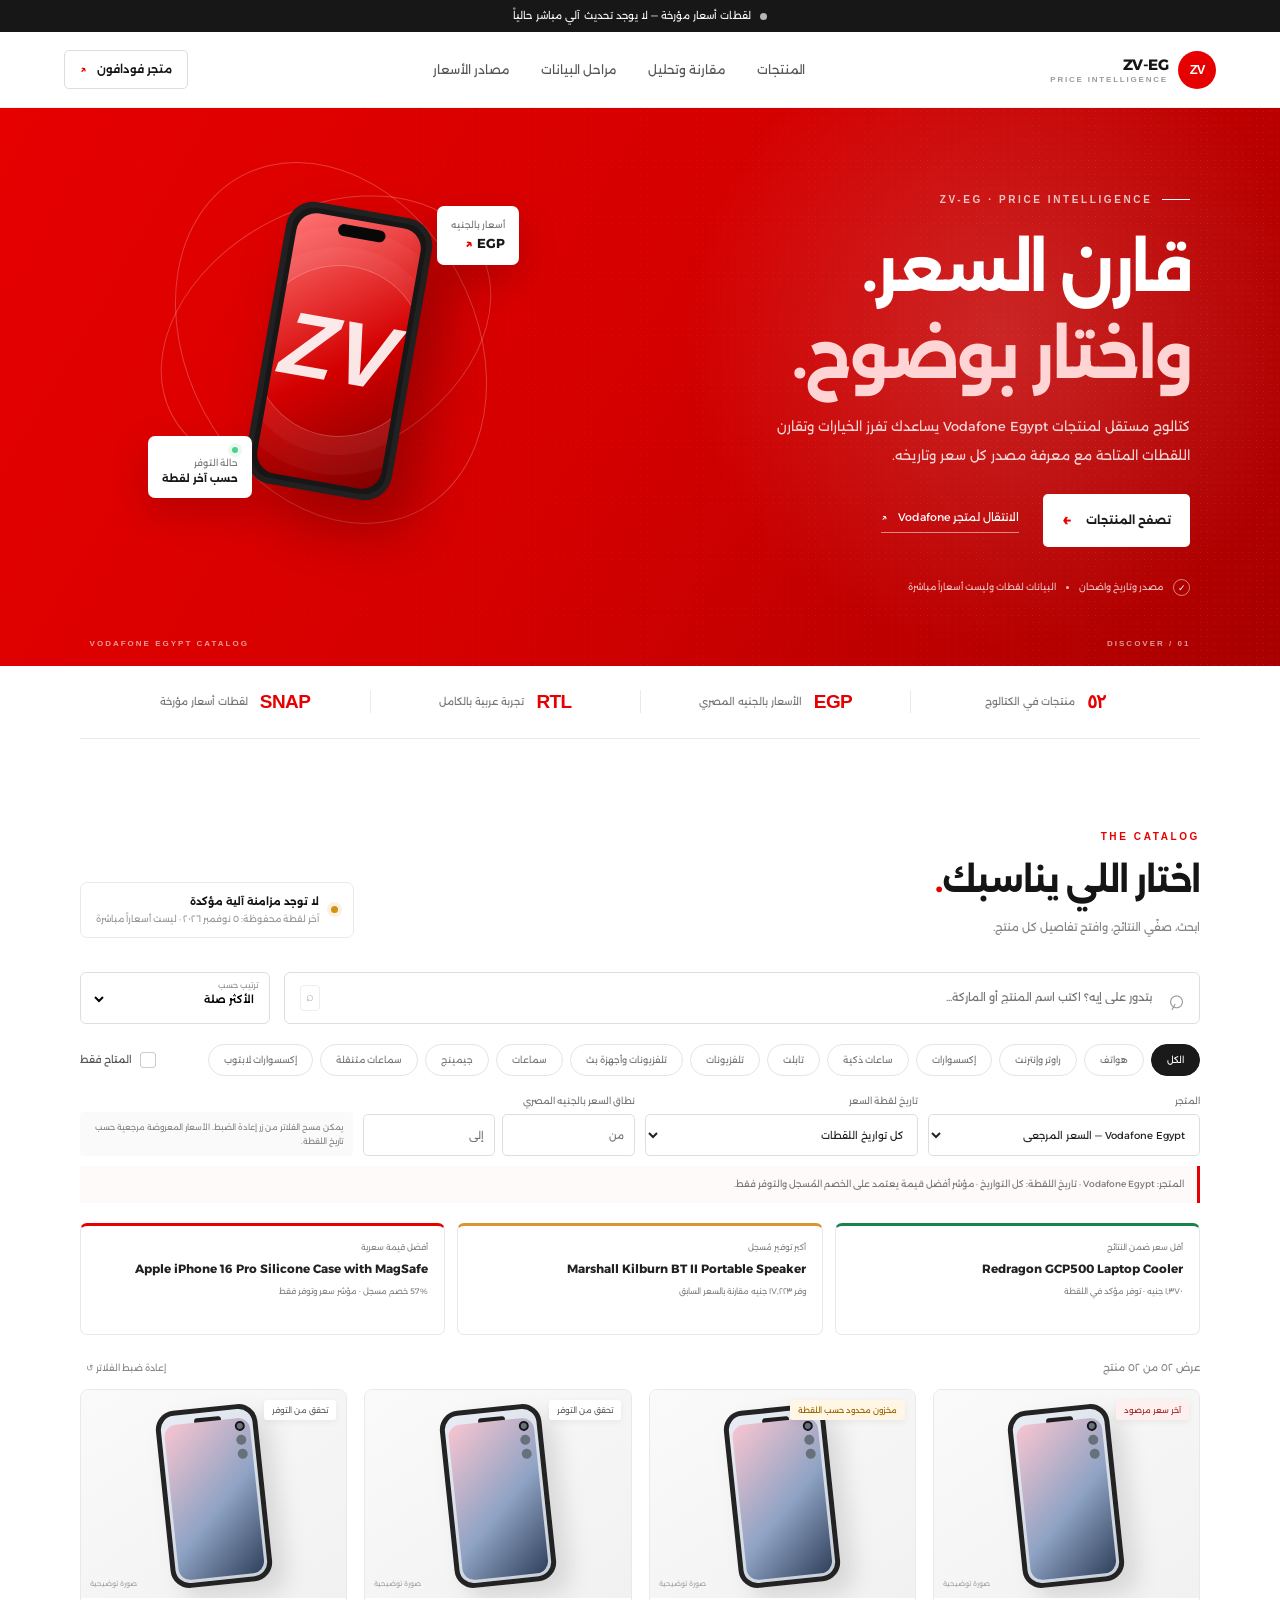
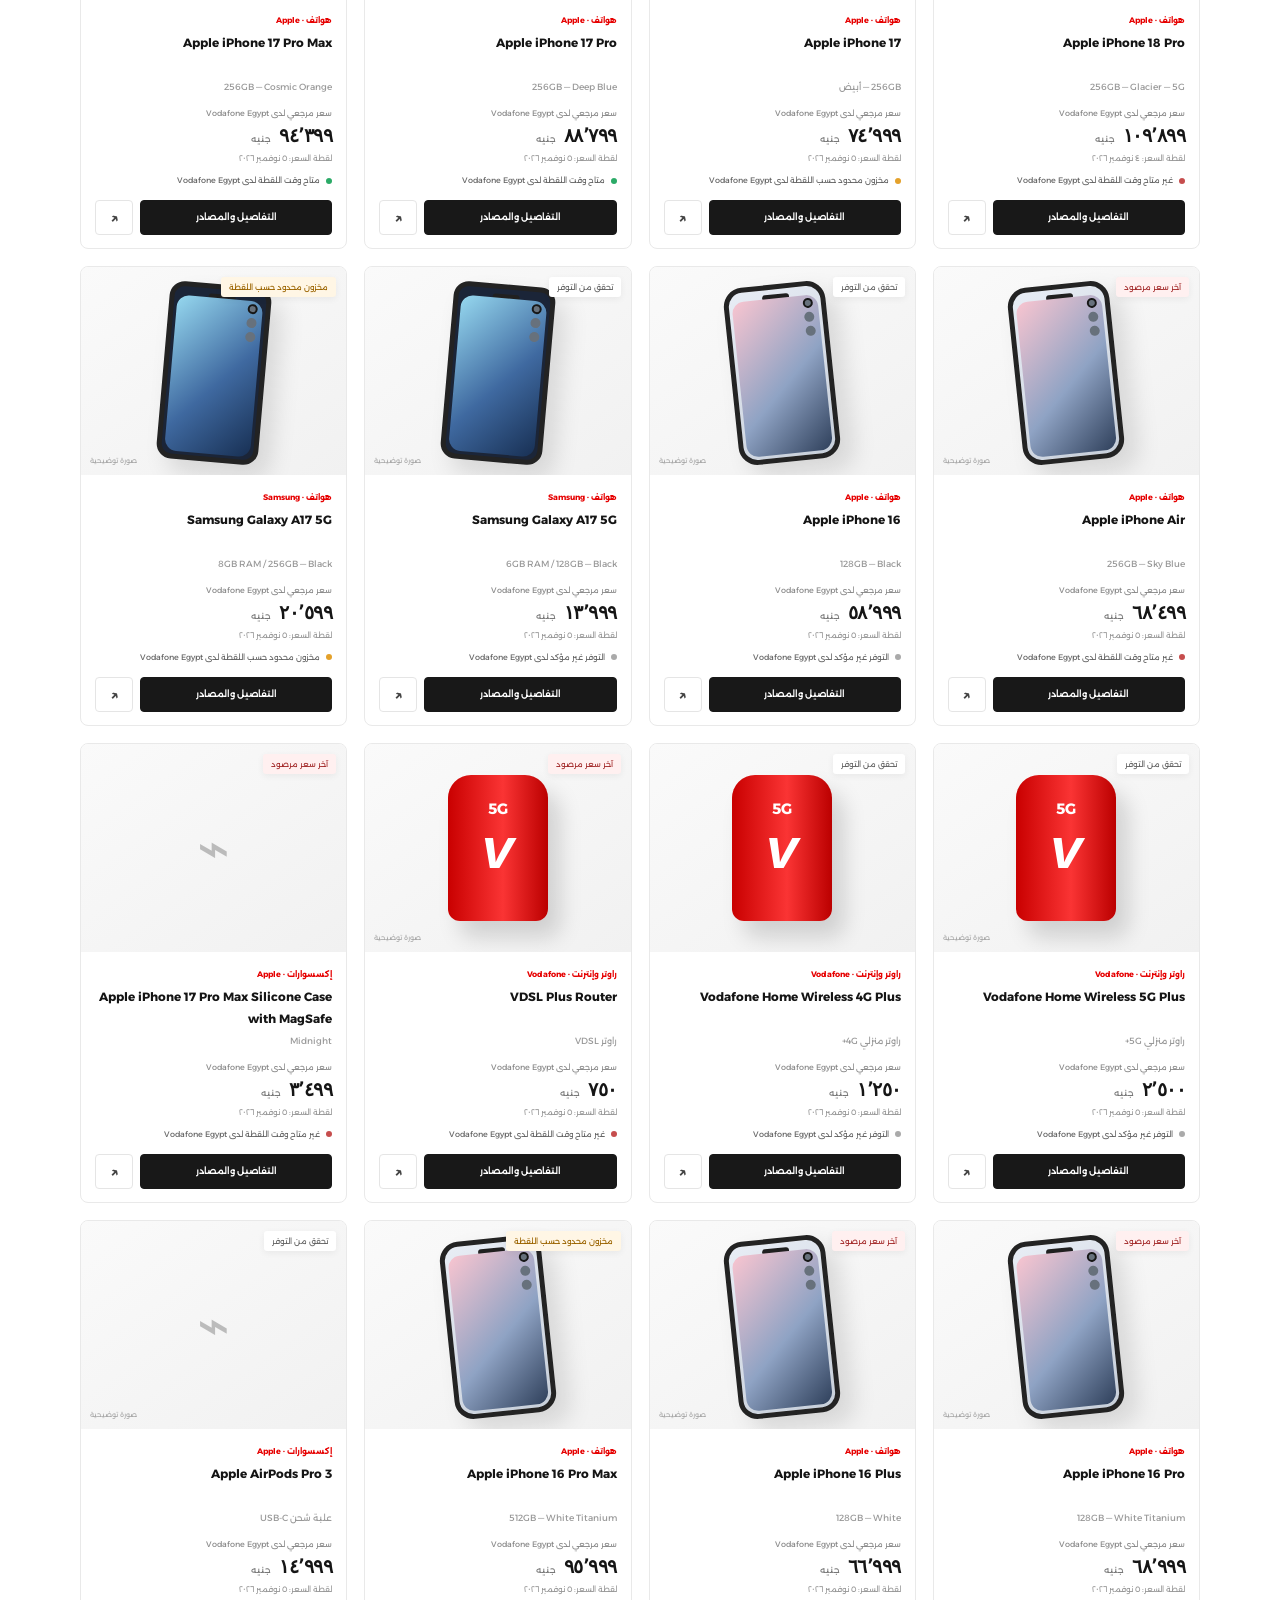
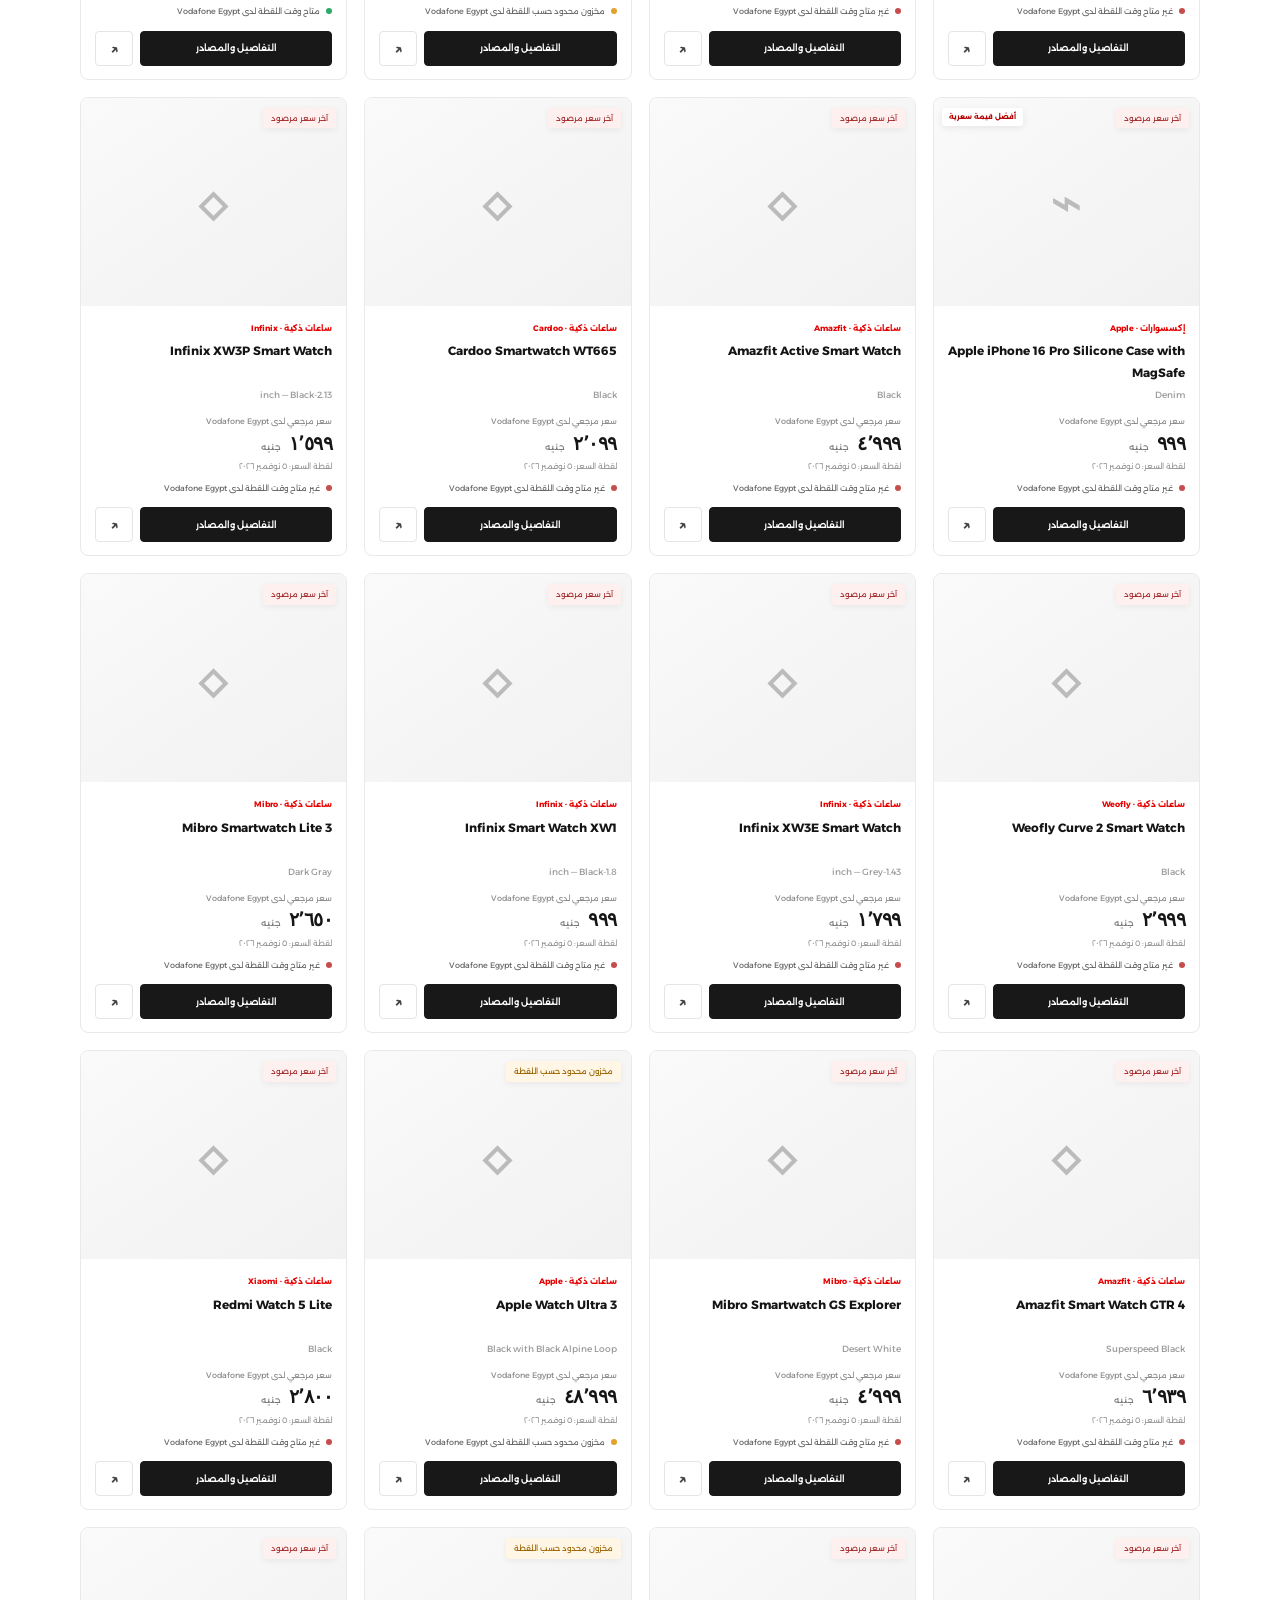
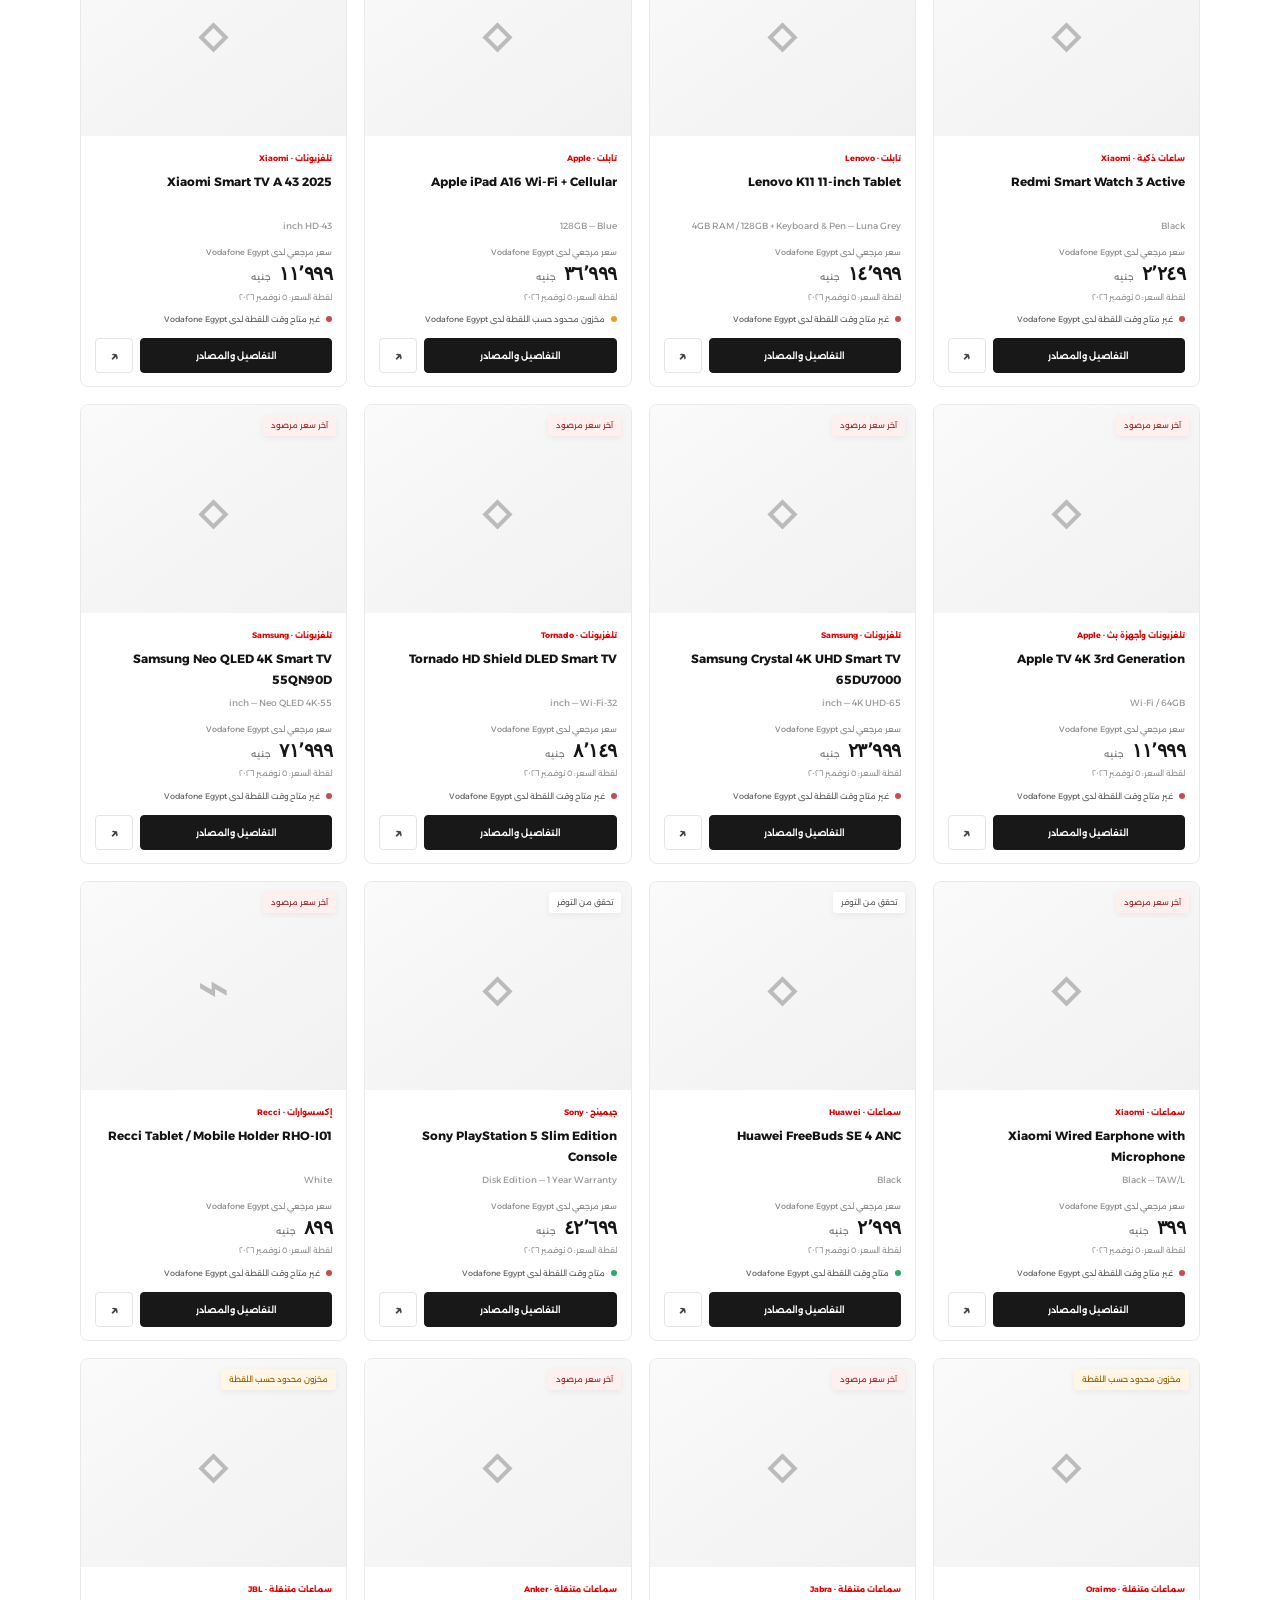
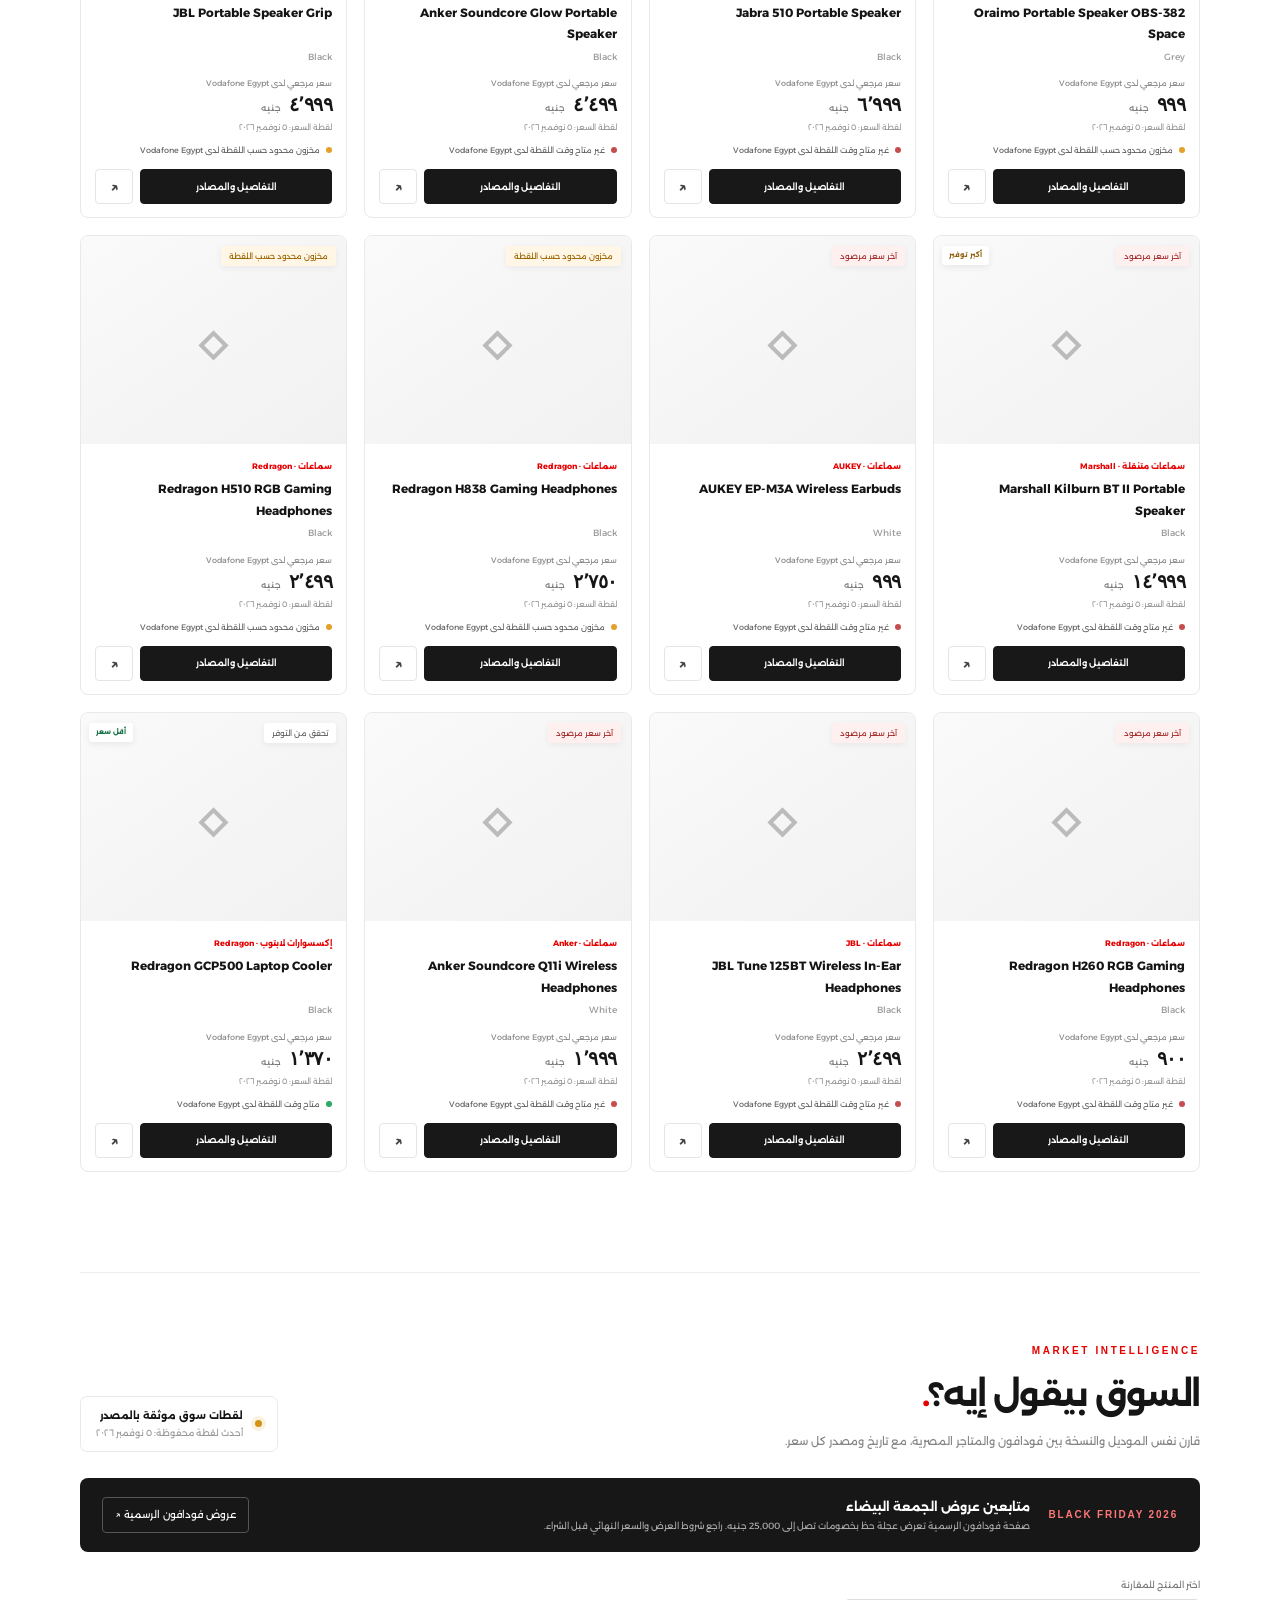
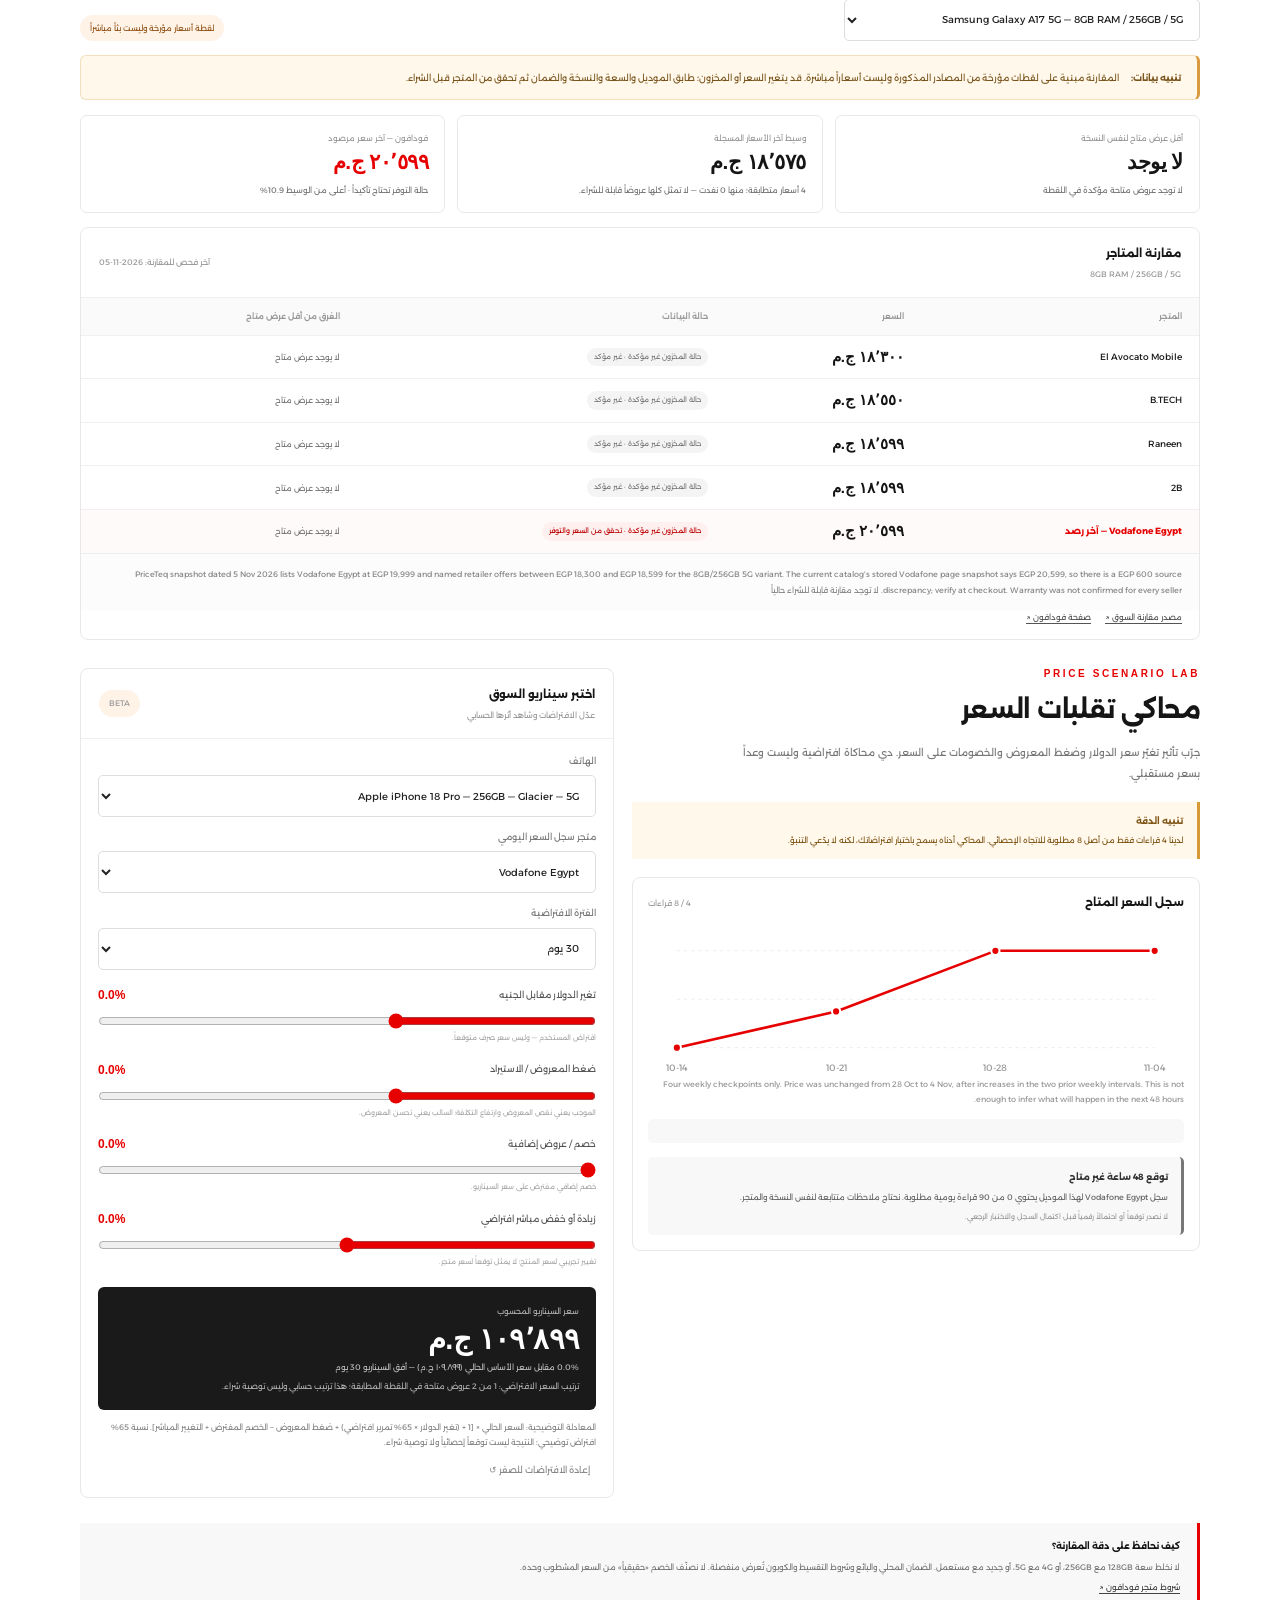
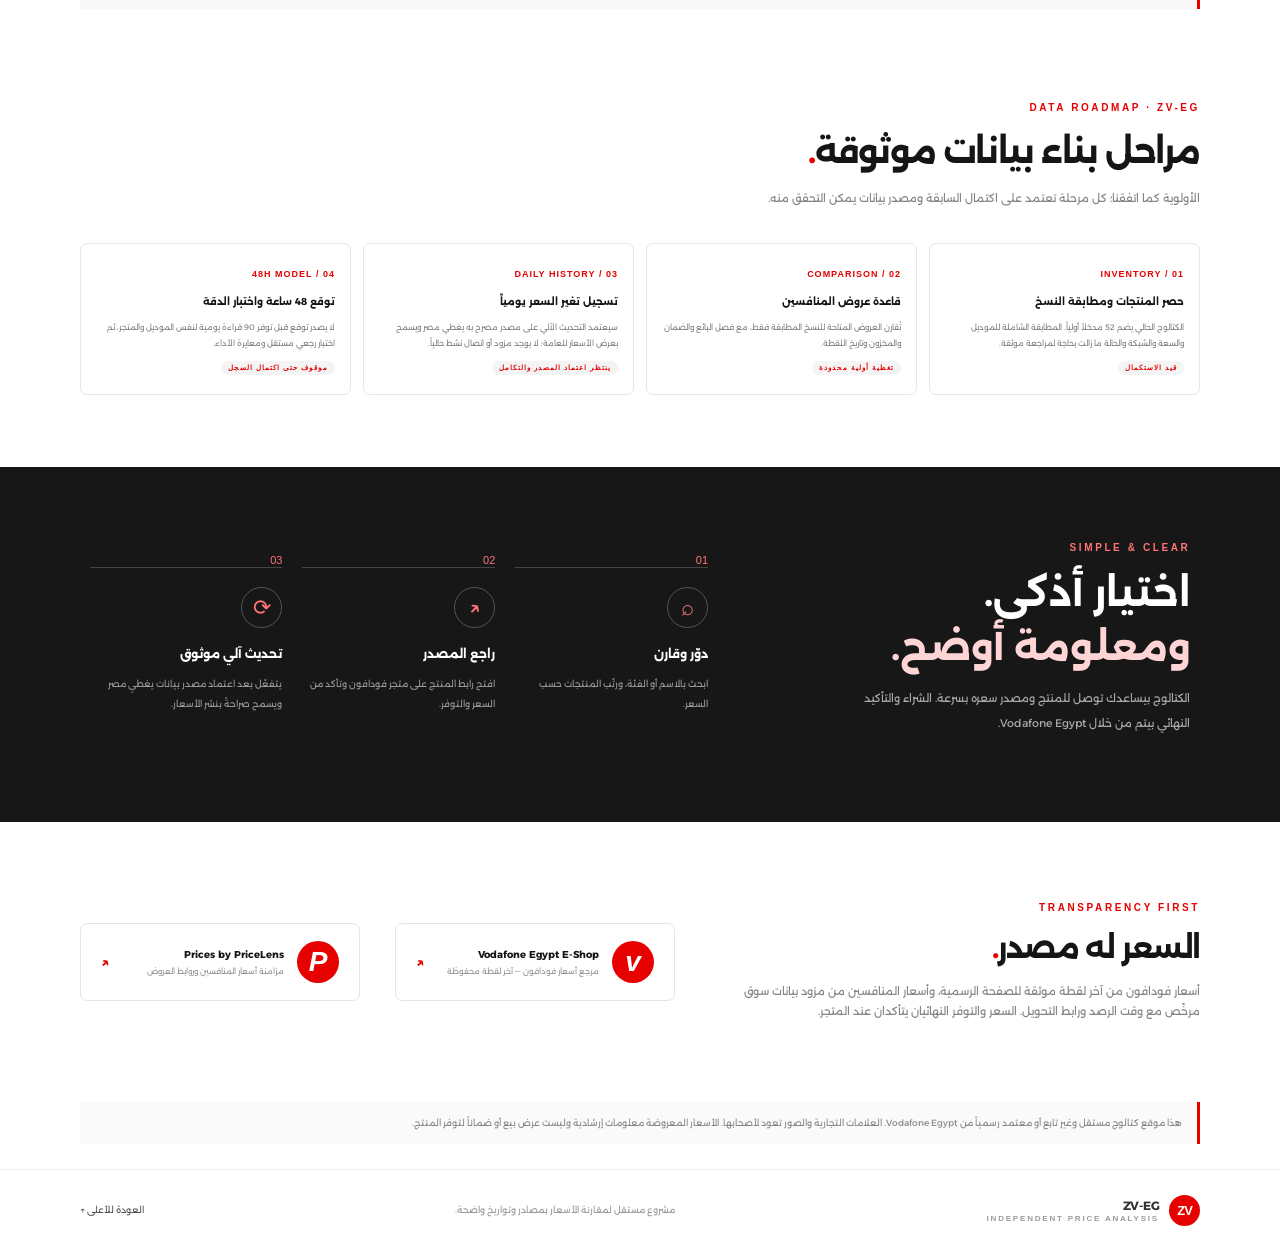
==== vodafone-egypt-catalog/index.html @ 6d7b21d2 "Show official and PriceLens price sources separately" ====
<!doctype html>
<html lang="ar" dir="rtl">
<head>
  <meta charset="utf-8">
  <meta name="viewport" content="width=device-width,initial-scale=1">
  <meta name="theme-color" content="#e60000">
  <meta name="description" content="ZV-EG: كتالوج مستقل لمقارنة أسعار المنتجات ولقطات المتاجر في مصر، مع تاريخ ومصدر كل سعر.">
  <title>ZV-EG | محلل أسعار المنتجات في مصر</title>
  <link rel="icon" href="logo-zv-eg.svg" type="image/svg+xml">
  <link rel="preconnect" href="https://fonts.googleapis.com">
  <link rel="preconnect" href="https://fonts.gstatic.com" crossorigin>
  <link rel="stylesheet" href="styles.css">
</head>
<body>
  <div class="announcement"><span class="live-dot"></span> لقطات أسعار مؤرخة — لا يوجد تحديث آلي مباشر حالياً</div>
  <header class="site-header">
    <a class="brand" href="#" aria-label="ZV-EG محلل الأسعار">
      <span class="brand-mark">ZV</span>
      <span><b>ZV-EG</b><small>PRICE INTELLIGENCE</small></span>
    </a>
    <nav class="main-nav" id="mainNav" aria-label="التنقل الرئيسي">
      <a href="#catalog">المنتجات</a><a href="#market-intelligence">مقارنة وتحليل</a><a href="#roadmap">مراحل البيانات</a><a href="#sources">مصادر الأسعار</a>
    </nav>
    <a class="header-cta" href="https://eshop.vodafone.com.eg/ar/" target="_blank" rel="noopener">متجر فودافون <span>↗</span></a>
    <button class="menu-toggle" id="menuToggle" aria-label="فتح القائمة">☰</button>
  </header>

  <main>
    <section class="hero">
      <div class="hero-noise"></div>
      <div class="hero-content">
        <div class="hero-kicker"><span></span> ZV-EG · PRICE INTELLIGENCE</div>
        <h1>قارن السعر.<br><em>واختار بوضوح.</em></h1>
        <p>كتالوج مستقل لمنتجات Vodafone Egypt يساعدك تفرز الخيارات وتقارن اللقطات المتاحة مع معرفة مصدر كل سعر وتاريخه.</p>
        <div class="hero-actions">
          <a class="button button-white" href="#catalog">تصفح المنتجات <span>←</span></a>
          <a class="hero-link" href="https://eshop.vodafone.com.eg/ar/" target="_blank" rel="noopener">الانتقال لمتجر Vodafone <span>↗</span></a>
        </div>
        <div class="hero-meta"><span class="meta-check">✓</span> مصدر وتاريخ واضحان <i></i><span>البيانات لقطات وليست أسعاراً مباشرة</span></div>
      </div>
      <div class="hero-art" aria-hidden="true">
        <div class="art-orbit orbit-one"></div><div class="art-orbit orbit-two"></div>
        <div class="art-phone"><div class="phone-camera"></div><div class="phone-screen"><span>ZV</span></div></div>
        <div class="floating-tag tag-price"><small>أسعار بالجنيه</small><b>EGP <strong>↗</strong></b></div>
        <div class="floating-tag tag-stock"><span class="stock-dot"></span><small>حالة التوفر</small><b>حسب آخر لقطة</b></div>
      </div>
      <div class="hero-bottom"><span>01 / DISCOVER</span><span>VODAFONE EGYPT CATALOG</span></div>
    </section>

    <section class="trust-strip">
      <div><b id="totalCount">—</b><span>منتجات في الكتالوج</span></div>
      <div><b>EGP</b><span>الأسعار بالجنيه المصري</span></div>
      <div><b>RTL</b><span>تجربة عربية بالكامل</span></div>
      <div><b>SNAP</b><span>لقطات أسعار مؤرخة</span></div>
    </section>

    <section class="catalog-section" id="catalog">
      <div class="section-heading">
        <div><div class="section-kicker">THE CATALOG</div><h2>اختار اللي يناسبك<span>.</span></h2><p>ابحث، صفّي النتائج، وافتح تفاصيل كل منتج.</p></div>
        <div class="feed-status"><span class="status-pulse"></span><div><b id="feedState">جارٍ تجهيز الكتالوج</b><small id="feedDate">—</small></div></div>
      </div>

      <div class="catalog-controls">
        <label class="search-box"><span class="search-icon">⌕</span><input type="search" id="searchInput" placeholder="بتدور على إيه؟ اكتب اسم المنتج أو الماركة..." autocomplete="off"><kbd>⌕</kbd></label>
        <div class="select-wrap"><label for="sortSelect">ترتيب حسب</label><select id="sortSelect"><option value="featured">الأكثر صلة</option><option value="price-asc">السعر: من الأقل للأعلى</option><option value="price-desc">السعر: من الأعلى للأقل</option><option value="savings">مقدار التوفير المسجل</option><option value="value">أفضل قيمة سعرية</option><option value="name">الاسم</option></select></div>
      </div>

      <div class="filter-row">
        <div class="category-chips" id="categoryFilters" aria-label="تصفية حسب الفئة"></div>
        <label class="availability-filter"><input type="checkbox" id="availableOnly"><span class="custom-check"></span> المتاح فقط</label>
      </div>

      <div class="catalog-filters" aria-label="فلاتر السعر والمتجر والتاريخ">
        <label for="storeFilter">المتجر<select id="storeFilter"><option value="">كل المتاجر</option></select></label>
        <label for="dateFilter">تاريخ لقطة السعر<select id="dateFilter"><option value="">كل تواريخ اللقطات</option></select></label>
        <label>نطاق السعر بالجنيه المصري<span class="price-range-fields"><input id="minPrice" type="number" min="0" inputmode="numeric" placeholder="من"><input id="maxPrice" type="number" min="0" inputmode="numeric" placeholder="إلى"></span></label>
        <div class="catalog-filter-note">يمكن مسح الفلاتر من زر إعادة الضبط. الأسعار المعروضة مرجعية حسب تاريخ اللقطة.</div>
      </div>
      <div id="activeFilterSummary" class="active-filter-summary"></div>
      <div id="bestPicks" class="best-picks" aria-label="أفضل خيارات السعر"></div>

      <div class="results-line"><span id="resultCount">—</span><button id="resetFilters" class="reset-button">إعادة ضبط الفلاتر ↺</button></div>
      <div id="productGrid" class="product-grid" aria-live="polite"></div>
      <div id="emptyState" class="empty-state" hidden><span>⌕</span><h3>مفيش نتائج مطابقة</h3><p>جرّب كلمة بحث مختلفة أو امسح الفلاتر.</p><button id="clearSearch" class="button button-dark">عرض كل المنتجات</button></div>
    </section>


    <section class="intelligence-section" id="market-intelligence">
      <div class="section-heading">
        <div>
          <div class="section-kicker">MARKET INTELLIGENCE</div>
          <h2>السوق بيقول إيه؟<span>.</span></h2>
          <p>قارن نفس الموديل والنسخة بين فودافون والمتاجر المصرية، مع تاريخ ومصدر كل سعر.</p>
        </div>
        <div class="feed-status"><span class="status-pulse"></span><div><b>لقطات سوق موثقة بالمصدر</b><small>أحدث لقطة محفوظة: <span id="sourceReviewDate">جارٍ الحساب…</span></small></div></div>
      </div>

      <div class="bf-highlight">
        <div class="bf-label">BLACK FRIDAY 2026</div>
        <div class="bf-copy"><b>متابعين عروض الجمعة البيضاء</b><span>صفحة فودافون الرسمية تعرض عجلة حظ بخصومات تصل إلى 25,000 جنيه. راجع شروط العرض والسعر النهائي قبل الشراء.</span></div>
        <a href="https://eshop.vodafone.com.eg/ar/black-friday" target="_blank" rel="noopener">عروض فودافون الرسمية ↗</a>
      </div>

      <div class="analytics-toolbar">
        <label>اختر المنتج للمقارنة
          <select id="marketProductSelect"></select>
        </label>
        <span class="snapshot-chip">لقطة أسعار مؤرخة وليست بثاً مباشراً</span>
      </div>
      <div class="transparency-banner"><b>تنبيه بيانات:</b><span>المقارنة مبنية على لقطات مؤرخة من المصادر المذكورة وليست أسعاراً مباشرة. قد يتغير السعر أو المخزون؛ طابق الموديل والسعة والنسخة والضمان ثم تحقق من المتجر قبل الشراء.</span></div>
      <div id="marketSummary" class="market-summary"></div>
      <div class="comparison-panel">
        <div class="panel-heading"><div><b>مقارنة المتاجر</b><small id="marketVariant">—</small></div><span id="marketAsOf">—</span></div>
        <div class="table-scroll">
          <table class="market-table">
            <thead><tr><th>المتجر</th><th>السعر</th><th>حالة البيانات</th><th>الفرق من أقل عرض متاح</th></tr></thead>
            <tbody id="marketRows"></tbody>
          </table>
        </div>
        <div id="marketSourceNote" class="source-disclaimer"></div>
        <div class="source-links" id="marketSourceLinks"></div>
      </div>

      <div class="forecast-layout">
        <div class="forecast-copy">
          <div class="section-kicker">PRICE SCENARIO LAB</div>
          <h3>محاكي تقلبات السعر</h3>
          <p>جرّب تأثير تغيّر سعر الدولار وضغط المعروض والخصومات على السعر. دي محاكاة افتراضية وليست وعداً بسعر مستقبلي.</p>
          <div class="forecast-warning"><b>تنبيه الدقة</b><span id="trendReadiness">لا توجد بيانات تاريخية كافية لإصدار توقع إحصائي موثوق.</span></div>
          <div class="history-card">
            <div class="history-title"><b>سجل السعر المتاح</b><small id="historyCount">—</small></div>
            <div id="historyChart" class="history-chart"></div>
            <div id="historyNote" class="history-note"></div><div id="trendEstimate" class="trend-estimate" hidden></div>
            <div id="forecast48h" class="forecast-48h" aria-live="polite"></div>
          </div>
        </div>
        <div class="scenario-panel">
          <div class="panel-heading"><div><b>اختبر سيناريو السوق</b><small>عدّل الافتراضات وشاهد أثرها الحسابي</small></div><span class="beta-pill">BETA</span></div>
          <label class="scenario-field">الهاتف
            <select id="forecastProductSelect"></select>
          </label>
          <label class="scenario-field">متجر سجل السعر اليومي
            <select id="forecastStoreSelect"></select>
          </label>
          <label class="scenario-field">الفترة الافتراضية
            <select id="forecastHorizon"><option value="30">30 يوم</option><option value="60">60 يوم</option><option value="90">90 يوم</option></select>
          </label>
          <div class="range-field">
            <div><label for="fxChange">تغير الدولار مقابل الجنيه</label><b id="fxChangeValue">0%</b></div>
            <input id="fxChange" type="range" min="-10" max="15" step="1" value="0">
            <small>افتراض المستخدم — وليس سعر صرف متوقعاً.</small>
          </div>
          <div class="range-field">
            <div><label for="supplyChange">ضغط المعروض / الاستيراد</label><b id="supplyChangeValue">0%</b></div>
            <input id="supplyChange" type="range" min="-10" max="15" step="1" value="0">
            <small>الموجب يعني نقص المعروض وارتفاع التكلفة؛ السالب يعني تحسن المعروض.</small>
          </div>
          <div class="range-field">
            <div><label for="promoChange">خصم / عروض إضافية</label><b id="promoChangeValue">0%</b></div>
            <input id="promoChange" type="range" min="0" max="20" step="1" value="0">
            <small>خصم إضافي مفترض على سعر السيناريو.</small>
          </div>
          <div class="range-field">
            <div><label for="priceChange">زيادة أو خفض مباشر افتراضي</label><b id="priceChangeValue">0%</b></div>
            <input id="priceChange" type="range" min="-30" max="30" step="1" value="0">
            <small>تغيير تجريبي لسعر المنتج؛ لا يمثل توقعاً لسعر متجر.</small>
          </div>
          <div class="scenario-result">
            <small>سعر السيناريو المحسوب</small>
            <strong id="scenarioPrice">—</strong>
            <span id="scenarioDelta">—</span>
            <small id="scenarioRank">—</small>
          </div>
          <div id="scenarioFormula" class="formula-note"></div>
          <button id="resetScenario" class="reset-button">إعادة الافتراضات للصفر ↺</button>
        </div>
      </div>
      <div class="methodology-footnote">
        <b>كيف نحافظ على دقة المقارنة؟</b>
        <span>لا نخلط سعة 128GB مع 256GB، أو 4G مع 5G، أو جديد مع مستعمل. الضمان المحلي والبائع وشروط التقسيط والكوبون تُعرض منفصلة. لا نصنّف الخصم «حقيقياً» من السعر المشطوب وحده.</span>
        <a href="https://web.vodafone.com.eg/ar/e-shop-terms-conditions" target="_blank" rel="noopener">شروط متجر فودافون ↗</a>
      </div>
    </section>

    <section class="roadmap-section" id="roadmap">
      <div class="section-heading"><div><div class="section-kicker">DATA ROADMAP · ZV-EG</div><h2>مراحل بناء بيانات موثوقة<span>.</span></h2><p>الأولوية كما اتفقنا؛ كل مرحلة تعتمد على اكتمال السابقة ومصدر بيانات يمكن التحقق منه.</p></div></div>
      <div class="roadmap-grid">
        <article class="roadmap-card"><span>01 / INVENTORY</span><b>حصر المنتجات ومطابقة النسخ</b><p>الكتالوج الحالي يضم 52 مدخلاً أولياً. المطابقة الشاملة للموديل والسعة والشبكة والحالة ما زالت بحاجة لمراجعة موثقة.</p><span class="roadmap-state">قيد الاستكمال</span></article>
        <article class="roadmap-card"><span>02 / COMPARISON</span><b>قاعدة عروض المنافسين</b><p>تُقارن العروض المتاحة للنسخ المطابقة فقط، مع فصل البائع والضمان والمخزون وتاريخ اللقطة.</p><span class="roadmap-state">تغطية أولية محدودة</span></article>
        <article class="roadmap-card"><span>03 / DAILY HISTORY</span><b>تسجيل تغير السعر يومياً</b><p>سيعتمد التحديث الآلي على مصدر مصرح به يغطي مصر ويسمح بعرض الأسعار للعامة؛ لا يوجد مزود أو اتصال نشط حالياً.</p><span class="roadmap-state">ينتظر اعتماد المصدر والتكامل</span></article>
        <article class="roadmap-card"><span>04 / 48H MODEL</span><b>توقع 48 ساعة واختبار الدقة</b><p>لا يصدر توقع قبل توفر 90 قراءة يومية لنفس الموديل والمتجر، ثم اختبار رجعي مستقل ومعايرة الأداء.</p><span class="roadmap-state">موقوف حتى اكتمال السجل</span></article>
      </div>
    </section>

    <section class="how-section" id="how">
      <div class="how-intro"><div class="section-kicker light">SIMPLE & CLEAR</div><h2>اختيار أذكى.<br><em>ومعلومة أوضح.</em></h2><p>الكتالوج بيساعدك توصل للمنتج ومصدر سعره بسرعة. الشراء والتأكيد النهائي بيتم من خلال Vodafone Egypt.</p></div>
      <div class="how-steps">
        <article><span>01</span><div class="step-icon">⌕</div><h3>دوّر وقارن</h3><p>ابحث بالاسم أو الفئة، ورتّب المنتجات حسب السعر.</p></article>
        <article><span>02</span><div class="step-icon">↗</div><h3>راجع المصدر</h3><p>افتح رابط المنتج على متجر فودافون وتأكد من السعر والتوفر.</p></article>
        <article><span>03</span><div class="step-icon">⟳</div><h3>تحديث آلي موثوق</h3><p>يتفعّل بعد اعتماد مصدر بيانات يغطي مصر ويسمح صراحةً بنشر الأسعار.</p></article>
      </div>
    </section>

    <section class="sources-section" id="sources">
      <div><div class="section-kicker">TRANSPARENCY FIRST</div><h2>السعر له مصدر<span>.</span></h2><p>أسعار فودافون من آخر لقطة موثقة للصفحة الرسمية، وأسعار المنافسين من مزود بيانات سوق مرخّص مع وقت الرصد ورابط التحويل. السعر والتوفر النهائيان يتأكدان عند المتجر.</p></div>
      <a class="source-card" href="https://eshop.vodafone.com.eg/ar/" target="_blank" rel="noopener"><span class="source-icon">v</span><span><b>Vodafone Egypt E-Shop</b><small>مرجع أسعار فودافون — آخر لقطة محفوظة</small></span><strong>↗</strong></a>
      <a class="source-card" href="https://pricelens.store/en/developers" target="_blank" rel="noopener"><span class="source-icon">P</span><span><b>Prices by PriceLens</b><small>مزامنة أسعار المنافسين وروابط العروض</small></span><strong>↗</strong></a>
    </section>

    <div class="legal-note">هذا موقع كتالوج مستقل وغير تابع أو معتمد رسمياً من Vodafone Egypt. العلامات التجارية والصور تعود لأصحابها. الأسعار المعروضة معلومات إرشادية وليست عرض بيع أو ضماناً لتوفر المنتج.</div>
  </main>

  <footer class="site-footer"><a class="brand footer-brand" href="#"><span class="brand-mark">ZV</span><span><b>ZV-EG</b><small>INDEPENDENT PRICE ANALYSIS</small></span></a><span>مشروع مستقل لمقارنة الأسعار بمصادر وتواريخ واضحة.</span><a href="#catalog">العودة للأعلى ↑</a></footer>

  <dialog id="productDialog" class="product-dialog">
    <button class="dialog-close" id="dialogClose" aria-label="إغلاق">×</button>
    <div id="dialogContent"></div>
  </dialog>
  <script src="app.js"></script>
  <script src="analytics.js"></script>
</body>
</html>
---- vodafone-egypt-catalog/styles.css ----
@import url('https://fonts.googleapis.com/css2?family=Alexandria:wght@300;400;500;600;700;800&display=swap');
:root{--red:#e60000;--red-dark:#bb0000;--ink:#151515;--muted:#777;--soft:#f6f6f6;--line:#eaeaea;--dark:#171717;--green:#18834a;--shadow:0 20px 60px rgba(0,0,0,.08)}
*{box-sizing:border-box}html{scroll-behavior:smooth;scroll-padding-top:82px}body{margin:0;background:#fff;color:var(--ink);font-family:'Alexandria',Tahoma,Arial,sans-serif;font-size:14px;line-height:1.8}a{color:inherit;text-decoration:none}button,input,select{font:inherit}.announcement{height:32px;background:#171717;color:#f4f4f4;display:flex;align-items:center;justify-content:center;gap:9px;font-size:10px;letter-spacing:.1px}.live-dot,.status-pulse,.stock-dot{width:7px;height:7px;border-radius:50%;background:#4cd18b;display:inline-block;box-shadow:0 0 0 4px rgba(76,209,139,.13)}.site-header{height:76px;display:flex;align-items:center;justify-content:space-between;padding:0 max(calc((100% - 1180px)/2),5%);background:#fff;position:sticky;top:0;z-index:20;border-bottom:1px solid #f0f0f0}.brand{display:flex;align-items:center;gap:10px}.brand-mark{width:38px;height:38px;display:grid;place-items:center;border-radius:50%;background:var(--red);color:#fff;font-family:Arial,sans-serif;font-size:29px;font-weight:800;font-style:italic;line-height:1}.brand b{font-size:15px;display:block;letter-spacing:-.5px;line-height:1.35}.brand small{display:block;font:700 8px Arial,sans-serif;letter-spacing:1.8px;color:#9b9b9b}.main-nav{display:flex;gap:32px;font-size:12px;color:#555}.main-nav a:hover,.site-footer>a:last-child:hover{color:var(--red)}.header-cta{background:#fff;border:1px solid #ddd;padding:9px 15px;border-radius:5px;font-size:11px;font-weight:600}.header-cta span{color:var(--red);margin-right:7px}.menu-toggle{display:none;border:0;background:none;font-size:22px}
.hero{min-height:500px;background:#e60000;color:#fff;position:relative;overflow:hidden;padding:86px max(calc((100% - 1120px)/2),7%) 70px;isolation:isolate}.hero:before{content:"";position:absolute;z-index:-1;inset:0;background:radial-gradient(circle at 78% 40%,rgba(255,255,255,.15),transparent 30%),linear-gradient(120deg,#e60000 0%,#d40000 50%,#a80000 100%)}.hero-noise{position:absolute;inset:0;opacity:.12;background-image:radial-gradient(rgba(255,255,255,.8) .6px,transparent .6px);background-size:7px 7px;mask-image:linear-gradient(90deg,transparent,black)}.hero-content{max-width:590px;position:relative;z-index:2}.hero-kicker,.section-kicker{font:700 10px Arial,sans-serif;letter-spacing:2.6px}.hero-kicker{display:flex;align-items:center;gap:10px;color:rgba(255,255,255,.75)}.hero-kicker span{height:1px;width:28px;background:#fff}.hero h1{font-size:clamp(38px,5.4vw,64px);line-height:1.36;letter-spacing:-2.5px;margin:20px 0 13px;font-weight:700}.hero h1 em,.how-intro h2 em{font-style:normal;color:#ffd4d4}.hero-content>p{font-size:13px;color:rgba(255,255,255,.82);max-width:460px;line-height:2.2;margin:0 0 25px}.hero-actions{display:flex;align-items:center;gap:24px}.button{border:0;border-radius:5px;display:inline-flex;align-items:center;justify-content:center;gap:14px;padding:12px 19px;font-size:11px;font-weight:700;cursor:pointer;transition:.2s}.button-white{background:#fff;color:#1b1b1b}.button-white:hover{background:#f1f1f1;transform:translateY(-2px)}.button-white span{color:var(--red);font-size:16px}.hero-link{font-size:11px;color:#fff;border-bottom:1px solid rgba(255,255,255,.5);padding-bottom:4px}.hero-link span{margin-right:7px}.hero-meta{display:flex;align-items:center;gap:10px;font-size:9px;color:rgba(255,255,255,.75);margin-top:32px}.meta-check{width:17px;height:17px;border:1px solid rgba(255,255,255,.5);border-radius:50%;display:grid;place-items:center;color:#fff}.hero-meta i{height:3px;width:3px;border-radius:50%;background:rgba(255,255,255,.7)}.hero-art{position:absolute;left:11%;top:50px;width:390px;height:390px}.art-orbit{position:absolute;border:1px solid rgba(255,255,255,.23);border-radius:50%;transform:rotate(-28deg)}.orbit-one{width:350px;height:250px;left:10px;top:50px}.orbit-two{width:290px;height:380px;left:45px;top:-5px}.art-phone{position:absolute;left:124px;top:50px;width:148px;height:286px;border:6px solid #212121;border-radius:28px;background:#171717;transform:rotate(10deg);box-shadow:24px 30px 55px rgba(65,0,0,.4)}.phone-screen{position:absolute;inset:5px;border-radius:20px;background:linear-gradient(145deg,#ff7474,#d40000 55%,#7e0000);display:grid;place-items:center;overflow:hidden}.phone-screen:before{content:"";position:absolute;width:170px;height:170px;border:1px solid rgba(255,255,255,.26);border-radius:50%;box-shadow:0 0 0 18px rgba(255,255,255,.04),0 0 0 38px rgba(255,255,255,.04)}.phone-screen span{font:bold italic 90px Arial;color:rgba(255,255,255,.9);z-index:1}.phone-camera{position:absolute;z-index:2;top:11px;left:46px;width:48px;height:12px;background:#080808;border-radius:10px}.floating-tag{position:absolute;background:#fff;color:#171717;border-radius:7px;padding:11px 14px;box-shadow:0 15px 35px rgba(75,0,0,.25);display:flex;flex-direction:column;line-height:1.7}.floating-tag small{font-size:9px;color:#777}.floating-tag b{font-size:13px}.floating-tag strong{color:var(--red)}.tag-price{right:12px;top:48px}.tag-stock{left:7px;bottom:50px}.tag-stock b{font-size:10px}.tag-stock .stock-dot{width:6px;height:6px;margin-bottom:2px}.hero-bottom{position:absolute;bottom:18px;left:7%;right:7%;display:flex;justify-content:space-between;font:700 8px Arial,sans-serif;letter-spacing:2px;color:rgba(255,255,255,.6)}
.trust-strip{max-width:1120px;margin:-1px auto 0;padding:25px 20px;display:grid;grid-template-columns:repeat(4,1fr);border-bottom:1px solid var(--line)}.trust-strip>div{display:flex;align-items:center;gap:12px;justify-content:center;border-left:1px solid var(--line)}.trust-strip>div:last-child{border:0}.trust-strip b{font:700 19px Arial,sans-serif;color:var(--red);letter-spacing:-.6px}.trust-strip span{font-size:10px;color:#777}
.catalog-section{max-width:1120px;margin:0 auto;padding:92px 0 100px}.section-heading{display:flex;align-items:end;justify-content:space-between;margin-bottom:34px}.section-kicker{color:var(--red)}.section-heading h2,.sources-section h2{font-size:34px;letter-spacing:-1.4px;margin:8px 0 0}.section-heading h2 span,.sources-section h2 span{color:var(--red)}.section-heading p,.sources-section p{color:#858585;font-size:11px;margin:7px 0 0}.feed-status{display:flex;align-items:center;gap:12px;padding:10px 15px;border:1px solid var(--line);border-radius:7px}.feed-status b{display:block;font-size:10px}.feed-status small{display:block;color:#999;font-size:9px}.status-pulse{background:#27a96b}.catalog-controls{display:flex;gap:14px;align-items:center}.search-box{height:52px;border:1px solid #dedede;border-radius:6px;display:flex;align-items:center;gap:13px;padding:0 15px;flex:1}.search-box:focus-within{border-color:#b5b5b5;box-shadow:0 0 0 3px rgba(230,0,0,.045)}.search-icon{font-size:28px;line-height:1;color:#999;transform:rotate(-15deg)}.search-box input{border:0;outline:0;background:transparent;width:100%;font-size:11px;color:var(--ink)}.search-box kbd{color:#aaa;border:1px solid #eee;border-radius:4px;padding:0 5px;font-size:13px}.select-wrap{height:52px;border:1px solid #dedede;border-radius:6px;padding:5px 11px;min-width:190px;display:flex;flex-direction:column}.select-wrap label{font-size:8px;color:#999}.select-wrap select{border:0;outline:0;background:transparent;font-size:10px;font-weight:600}.filter-row{display:flex;align-items:center;justify-content:space-between;gap:15px;margin:20px 0 17px}.category-chips{display:flex;gap:7px;flex-wrap:wrap}.chip{border:1px solid #e5e5e5;background:#fff;color:#777;border-radius:20px;padding:7px 15px;font-size:9px;cursor:pointer;transition:.2s}.chip:hover,.chip.active{background:#1a1a1a;border-color:#1a1a1a;color:#fff}.availability-filter{display:flex;align-items:center;gap:8px;font-size:10px;white-space:nowrap;cursor:pointer;color:#555}.availability-filter input{position:absolute;opacity:0}.custom-check{width:16px;height:16px;border:1px solid #ccc;border-radius:3px;display:inline-block;position:relative}.availability-filter input:checked+.custom-check{background:var(--red);border-color:var(--red)}.availability-filter input:checked+.custom-check:after{content:"✓";position:absolute;color:#fff;top:-3px;right:2px;font-size:12px}.results-line{display:flex;align-items:center;justify-content:space-between;color:#888;font-size:10px;margin:0 0 12px}.reset-button{border:0;background:none;color:#888;font-size:9px;cursor:pointer}.reset-button:hover{color:var(--red)}
.product-grid{display:grid;grid-template-columns:repeat(4,minmax(0,1fr));gap:17px}.product-card{border:1px solid #e9e9e9;border-radius:8px;background:#fff;overflow:hidden;transition:transform .25s,box-shadow .25s,border-color .25s;display:flex;flex-direction:column;min-width:0}.product-card:hover{transform:translateY(-5px);box-shadow:var(--shadow);border-color:#ddd}.product-media{height:208px;background:linear-gradient(145deg,#fafafa,#f1f1f1);position:relative;display:grid;place-items:center;padding:17px;overflow:hidden}.product-media img{position:relative;z-index:1;max-width:100%;max-height:100%;object-fit:contain;mix-blend-mode:multiply}.product-media .image-credit{position:absolute;bottom:7px;left:9px;font-size:7px;color:#aaa;z-index:2}.product-badge{position:absolute;right:10px;top:10px;z-index:2;background:#fff;border-radius:3px;padding:3px 8px;font-size:8px;color:#666;box-shadow:0 2px 7px rgba(0,0,0,.06)}.product-badge.limited{color:#9b6400;background:#fff6e5}.product-badge.out{color:#a42c2c;background:#fff0f0}.device-art{width:102px;height:178px;border:5px solid #232323;border-radius:19px;background:linear-gradient(150deg,#e8edf5,#c7cfda);position:relative;box-shadow:12px 13px 25px rgba(0,0,0,.12);transform:rotate(-6deg)}.device-art:before{content:"";position:absolute;top:5px;left:34px;width:27px;height:6px;background:#202020;border-radius:8px}.device-art:after{content:"";position:absolute;inset:9px 3px 3px;border-radius:12px;background:linear-gradient(135deg,#f9c5d0,#8fa3c4 55%,#2f405b)}.device-art.pro:after{background:linear-gradient(135deg,#f4c4a5,#db774a 55%,#5a2a26)}.device-art.samsung{border-radius:15px;transform:rotate(5deg);background:#1b2538}.device-art.samsung:after{background:linear-gradient(135deg,#96d8ef,#3f69a0 55%,#183054)}.device-art .lens{position:absolute;z-index:2;top:12px;right:8px;width:10px;height:10px;border:2px solid #171717;background:#67717c;border-radius:50%;box-shadow:0 14px 0 #67717c,0 28px 0 #67717c}.router-art{width:100px;height:146px;border-radius:23px 23px 12px 12px;background:linear-gradient(90deg,#c90000,#fa3434 55%,#bb0000);box-shadow:12px 16px 22px rgba(0,0,0,.15);position:relative}.router-art:before{content:"5G";position:absolute;top:20px;left:0;right:0;text-align:center;font-size:15px;color:white;font-weight:700}.router-art:after{content:"v";position:absolute;top:39px;left:0;right:0;text-align:center;color:#fff;font:bold italic 58px Arial}.generic-art{font-size:55px;color:#bbb}.product-info{padding:15px 14px 13px;display:flex;flex-direction:column;flex:1}.product-category{font-size:8px;color:var(--red);font-weight:700;margin-bottom:5px}.product-info h3{font-size:12px;line-height:1.8;margin:0 0 3px;min-height:44px}.product-variant{font-size:9px;color:#999;margin-bottom:11px}.price-row{display:flex;align-items:baseline;gap:8px;margin-top:auto}.current-price{font:700 19px Arial,sans-serif;letter-spacing:-.5px}.currency{font-size:9px;color:#777}.old-price{font:11px Arial,sans-serif;color:#aaa;text-decoration:line-through}.availability{display:flex;align-items:center;gap:6px;font-size:8px;color:#666;margin:8px 0 12px}.availability:before{content:"";width:6px;height:6px;border-radius:50%;background:#2baa67}.availability.limited:before{background:#e4a12a}.availability.out:before{background:#c64d4d}.card-actions{display:flex;gap:7px}.details-btn,.store-btn{border-radius:4px;height:35px;font-size:9px;font-weight:600;display:grid;place-items:center;cursor:pointer}.details-btn{flex:1;background:#181818;color:#fff;border:1px solid #181818}.details-btn:hover{background:#333}.store-btn{width:38px;border:1px solid #e5e5e5;color:#444;font-size:15px}.store-btn:hover{border-color:var(--red);color:var(--red)}.empty-state{text-align:center;padding:55px 15px;border:1px dashed #ddd;border-radius:8px;margin-top:12px}.empty-state>span{font-size:35px;color:#bbb}.empty-state h3{font-size:16px;margin:8px 0 0}.empty-state p{color:#888;font-size:10px}.button-dark{background:#171717;color:#fff;margin-top:8px}
.how-section{background:#171717;color:#fff;display:grid;grid-template-columns:.8fr 1.2fr;gap:70px;padding:75px max(calc((100% - 1120px)/2),7%)}.section-kicker.light{color:#ff7474}.how-intro h2{font-size:38px;line-height:1.4;margin:13px 0}.how-intro p{font-size:11px;line-height:2.3;color:#aaa;max-width:340px}.how-steps{display:grid;grid-template-columns:repeat(3,1fr);gap:20px;align-items:center}.how-steps article{position:relative;border-top:1px solid #444;padding-top:19px}.how-steps article>span{position:absolute;top:-14px;right:0;background:#171717;padding-left:13px;color:#ff7777;font:11px Arial,sans-serif}.step-icon{width:41px;height:41px;border:1px solid #555;border-radius:50%;display:grid;place-items:center;color:#ff7474;font-size:22px;margin-bottom:15px}.how-steps h3{font-size:12px;margin:0}.how-steps p{font-size:9px;line-height:2.2;color:#999}
.sources-section{max-width:1120px;margin:0 auto;padding:80px 0;display:flex;justify-content:space-between;align-items:center;gap:35px}.sources-section>div{max-width:580px}.sources-section h2{font-size:30px}.source-card{display:flex;align-items:center;gap:13px;border:1px solid #e5e5e5;padding:17px 20px;min-width:280px;border-radius:7px;transition:.2s}.source-card:hover{border-color:#bbb;transform:translateY(-2px)}.source-icon{background:var(--red);color:#fff;font:bold italic 28px Arial;border-radius:50%;width:42px;height:42px;display:grid;place-items:center}.source-card b,.source-card small{display:block}.source-card b{font-size:10px}.source-card small{font-size:8px;color:#999}.source-card strong{margin-right:auto;color:var(--red)}.legal-note{max-width:1120px;margin:0 auto 25px;background:#fafafa;border-right:3px solid var(--red);padding:12px 15px;color:#888;font-size:9px;line-height:2}.site-footer{border-top:1px solid #eee;display:flex;align-items:center;justify-content:space-between;padding:25px max(calc((100% - 1120px)/2),5%);color:#999;font-size:9px}.footer-brand .brand-mark{width:31px;height:31px;font-size:24px}.footer-brand b{font-size:12px;color:#333}.site-footer>a:last-child{color:#555}
.product-dialog{border:0;border-radius:12px;padding:0;width:min(720px,calc(100% - 28px));max-height:90vh;box-shadow:0 30px 100px rgba(0,0,0,.3);overflow:auto}.product-dialog::backdrop{background:rgba(15,15,15,.65);backdrop-filter:blur(3px)}.dialog-close{position:sticky;top:10px;float:left;margin:10px 10px -45px 0;z-index:3;width:34px;height:34px;border:0;border-radius:50%;background:#f2f2f2;font-size:22px;cursor:pointer}.dialog-product{display:grid;grid-template-columns:.8fr 1.2fr;min-height:360px}.dialog-media{display:grid;place-items:center;background:#f4f4f4;padding:25px;min-height:330px}.dialog-media img{width:100%;max-height:290px;object-fit:contain;mix-blend-mode:multiply}.dialog-info{padding:42px 30px 30px}.dialog-info .product-category{font-size:9px}.dialog-info h2{font-size:21px;line-height:1.7;margin:6px 0}.dialog-info .variant{font-size:10px;color:#999}.dialog-price{font:bold 28px Arial,sans-serif;margin:20px 0 4px}.dialog-info p{font-size:10px;color:#777;line-height:2}.dialog-meta{display:grid;grid-template-columns:1fr 1fr;gap:10px;margin:18px 0}.dialog-meta div{background:#f8f8f8;padding:10px;border-radius:5px}.dialog-meta small,.dialog-meta b{display:block}.dialog-meta small{color:#999;font-size:8px}.dialog-meta b{font-size:10px;margin-top:3px}.dialog-links{display:flex;gap:8px;margin-top:18px}.dialog-links a{flex:1;text-align:center;padding:11px;border-radius:4px;font-size:9px;font-weight:700}.dialog-official{background:var(--red);color:#fff}.dialog-source{border:1px solid #ddd;color:#444}
@media(max-width:1180px){.catalog-section,.sources-section,.trust-strip{width:90%}.hero{padding-right:7%;padding-left:7%}.hero-art{left:5%}.how-section{padding-right:7%;padding-left:7%}.legal-note{width:90%}}
@media(max-width:900px){.hero-art{opacity:.55;left:-5%}.hero-content{max-width:540px}.product-grid{grid-template-columns:repeat(3,minmax(0,1fr))}.how-section{gap:35px}.catalog-section{padding-top:70px}}
@media(max-width:650px){.announcement{font-size:8px}.site-header{height:65px;padding:0 5%}.main-nav{display:none;position:absolute;top:64px;right:0;left:0;background:#fff;padding:18px 6%;box-shadow:0 12px 20px rgba(0,0,0,.07);flex-direction:column;gap:16px}.main-nav.open{display:flex}.header-cta{margin-right:auto;margin-left:15px;padding:7px 10px;font-size:9px}.menu-toggle{display:block}.hero{padding:55px 7% 75px;min-height:480px}.hero-content{max-width:100%}.hero h1{font-size:42px}.hero-content>p{max-width:350px;font-size:11px}.hero-art{width:260px;height:300px;left:-95px;top:95px;opacity:.24}.art-phone{left:80px;top:25px;transform:scale(.8) rotate(10deg)}.orbit-one{width:250px;height:200px}.orbit-two{width:240px;height:280px}.floating-tag{display:none}.hero-bottom{font-size:7px}.hero-meta{font-size:8px;flex-wrap:wrap}.trust-strip{grid-template-columns:repeat(2,1fr);gap:15px;padding:20px 0}.trust-strip>div{justify-content:flex-start;border:0;padding-right:12px}.trust-strip b{font-size:16px}.trust-strip span{font-size:8px}.catalog-section{padding:60px 0 70px}.section-heading{align-items:start;gap:15px;flex-direction:column}.section-heading h2{font-size:28px}.feed-status{align-self:stretch}.catalog-controls{flex-direction:column}.search-box,.select-wrap{width:100%}.select-wrap{min-width:0}.filter-row{align-items:start;flex-direction:column}.category-chips{gap:6px}.chip{padding:6px 11px;font-size:8px}.product-grid{grid-template-columns:repeat(2,minmax(0,1fr));gap:10px}.product-media{height:155px;padding:12px}.product-info{padding:11px}.product-info h3{font-size:10px;min-height:40px}.current-price{font-size:17px}.old-price{font-size:9px}.availability{font-size:7px}.details-btn,.store-btn{height:32px}.how-section{grid-template-columns:1fr;gap:30px;padding:55px 7%}.how-intro h2{font-size:31px}.how-steps{gap:12px}.how-steps article{padding-top:17px}.how-steps h3{font-size:10px}.how-steps p{font-size:8px}.step-icon{width:34px;height:34px;font-size:18px}.sources-section{padding:55px 0;flex-direction:column;align-items:stretch}.sources-section h2{font-size:26px}.source-card{min-width:0}.site-footer{padding:20px 5%;gap:10px;flex-wrap:wrap}.site-footer>span{order:3;width:100%}.dialog-product{grid-template-columns:1fr}.dialog-media{min-height:210px}.dialog-media img{max-height:190px}.dialog-info{padding:25px 20px}.dialog-info h2{font-size:18px}}
@media(max-width:370px){.product-grid{grid-template-columns:1fr}.product-media{height:205px}.product-info h3{min-height:0}.hero h1{font-size:36px}.how-steps{grid-template-columns:1fr}.how-steps article{display:grid;grid-template-columns:45px 1fr;column-gap:10px}.how-steps article>span{right:auto;left:0}.how-steps .step-icon{grid-row:1/3}.how-steps h3,.how-steps p{grid-column:2}}

/* Market comparison and scenario analysis */
.intelligence-section{max-width:1120px;margin:0 auto;padding:72px 0 88px;border-top:1px solid #eee}
.bf-highlight{display:flex;align-items:center;gap:18px;background:#171717;color:#fff;border-radius:8px;padding:18px 22px;margin:-8px 0 25px}
.bf-label{font:800 10px Arial,sans-serif;letter-spacing:1.8px;color:#ff7777;white-space:nowrap}
.bf-copy{display:flex;flex-direction:column;flex:1;line-height:1.8}
.bf-copy b{font-size:12px}.bf-copy span{font-size:9px;color:#aaa}
.bf-highlight>a{font-size:10px;border:1px solid #555;border-radius:4px;padding:8px 12px;white-space:nowrap}
.bf-highlight>a:hover{border-color:#ff7777;color:#ff9b9b}
.analytics-toolbar{display:flex;align-items:end;justify-content:space-between;gap:15px;margin:25px 0 14px}
.analytics-toolbar label,.scenario-field{display:flex;flex-direction:column;gap:6px;font-size:9px;color:#777;min-width:230px}
.analytics-toolbar select,.scenario-field select{height:42px;border:1px solid #ddd;border-radius:5px;background:#fff;color:#222;padding:0 12px;font-size:10px;min-width:230px}
.snapshot-chip,.beta-pill{background:#fff3e8;color:#94551a;border-radius:20px;padding:6px 10px;font-size:8px;white-space:nowrap}
.market-summary{display:grid;grid-template-columns:repeat(3,1fr);gap:12px;margin:14px 0}
.metric-card{border:1px solid #e8e8e8;border-radius:7px;padding:15px 16px;background:#fff}
.metric-card small{display:block;color:#999;font-size:8px;margin-bottom:5px}
.metric-card b{font:700 21px Arial,sans-serif;letter-spacing:-.5px}
.metric-card span{display:block;color:#777;font-size:8px;margin-top:5px;line-height:1.8}
.metric-card.highlight b{color:var(--red)}
.comparison-panel,.scenario-panel,.history-card{border:1px solid #e8e8e8;border-radius:8px;background:#fff;overflow:hidden}
.panel-heading{display:flex;align-items:center;justify-content:space-between;padding:16px 18px;border-bottom:1px solid #eee;gap:12px}
.panel-heading b,.history-title b{display:block;font-size:11px}
.panel-heading small,.history-title small{display:block;font-size:8px;color:#999;margin-top:3px}
.panel-heading>span{font-size:8px;color:#999;white-space:nowrap}
.table-scroll{overflow-x:auto}
.market-table{width:100%;border-collapse:collapse;min-width:470px;text-align:right}
.market-table th{background:#fafafa;color:#999;font-size:8px;font-weight:600;padding:11px 17px}
.market-table td{border-top:1px solid #f0f0f0;padding:12px 17px;font-size:9px}
.market-table td:nth-child(2){font:bold 15px Arial,sans-serif;direction:ltr;text-align:right}
.market-table tr.vodafone-row{background:#fffafa}
.market-table tr.vodafone-row td:first-child{font-weight:700;color:var(--red)}
.market-table tr.market-low td:nth-child(2){color:#168653}
.row-tag{display:inline-block;background:#f4f4f4;color:#777;padding:3px 7px;border-radius:12px;font-size:7px}
.row-tag.direct{background:#fff0f0;color:#bd0000}.row-tag.reported{background:#eef4ff;color:#3b5c91}
.source-disclaimer{padding:12px 17px;color:#888;font-size:8px;line-height:2;background:#fcfcfc;border-top:1px solid #eee}
.source-links{display:flex;flex-wrap:wrap;gap:14px;padding:0 17px 15px}
.source-links a{font-size:8px;color:#555;text-decoration:underline;text-underline-offset:3px}
.forecast-layout{display:grid;grid-template-columns:1.03fr .97fr;gap:18px;margin-top:28px;align-items:start}
.forecast-copy h3{font-size:25px;margin:8px 0 5px;letter-spacing:-.6px}
.forecast-copy>p{font-size:10px;line-height:2.1;color:#777;max-width:470px}
.forecast-warning{display:flex;flex-direction:column;gap:4px;border-right:3px solid #d89a36;background:#fff8eb;padding:11px 14px;margin:18px 0;color:#815719}
.forecast-warning b{font-size:9px}.forecast-warning span{font-size:8px;line-height:1.8}
.history-card{margin-top:18px;padding:15px}
.history-title{display:flex;justify-content:space-between;gap:12px}
.history-chart{min-height:145px;display:flex;align-items:center;justify-content:center;padding:10px 0 0}
.history-chart svg{width:100%;height:auto;overflow:visible}
.history-note{font-size:8px;color:#999;line-height:1.9}
.scenario-panel{padding-bottom:15px}
.scenario-panel>.panel-heading{margin-bottom:14px}
.scenario-field{padding:0 17px;margin:12px 0;min-width:0}
.scenario-field select{min-width:0;width:100%}
.range-field{padding:0 17px;margin:17px 0}
.range-field>div{display:flex;justify-content:space-between;align-items:center;gap:10px}
.range-field label{font-size:9px;color:#555}
.range-field b{font:700 12px Arial,sans-serif;color:var(--red)}
.range-field input{display:block;width:100%;accent-color:var(--red);margin:10px 0 3px}
.range-field small{display:block;color:#aaa;font-size:7px;line-height:1.8}
.scenario-result{background:#1a1a1a;color:#fff;margin:18px 17px 10px;padding:17px;border-radius:6px;display:flex;flex-direction:column;gap:4px}
.scenario-result small{color:#aaa;font-size:8px}
.scenario-result strong{font:700 29px Arial,sans-serif;letter-spacing:-.6px}
.scenario-result span{font-size:8px;color:#b9b9b9}
.formula-note{font-size:8px;color:#888;line-height:1.9;margin:0 17px}
.scenario-panel .reset-button{margin:11px 17px 0}
.methodology-footnote{margin-top:25px;padding:15px 17px;background:#f8f8f8;border-right:3px solid var(--red);display:flex;flex-direction:column;gap:5px}
.methodology-footnote b{font-size:9px}
.methodology-footnote span{font-size:8px;color:#777;line-height:2}
.methodology-footnote a{font-size:8px;color:#444;text-decoration:underline;text-underline-offset:3px;width:max-content}
@media(max-width:900px){.intelligence-section{width:90%}.forecast-layout{grid-template-columns:1fr}.forecast-copy>p{max-width:none}}
@media(max-width:650px){.intelligence-section{padding:55px 0 65px}.bf-highlight{align-items:flex-start;flex-wrap:wrap;padding:15px}.bf-label{width:100%}.bf-copy{min-width:180px}.bf-highlight>a{font-size:8px}.analytics-toolbar{align-items:stretch;flex-direction:column}.analytics-toolbar label,.analytics-toolbar select{width:100%;min-width:0}.snapshot-chip{width:max-content}.market-summary{grid-template-columns:1fr 1fr}.market-summary .metric-card:last-child{grid-column:1/-1}.metric-card{padding:12px}.metric-card b{font-size:18px}.forecast-copy h3{font-size:22px}.panel-heading{padding:13px}.market-table td,.market-table th{padding:10px 12px}.scenario-result strong{font-size:27px}}

.history-empty{font-size:8px;color:#aaa;text-align:center;padding:30px 5px}
.trend-estimate{margin-top:12px;padding:12px;background:#f8f8f8;border-radius:5px;display:flex;flex-direction:column;gap:4px}
.trend-estimate b{font-size:8px;color:#777}
.trend-estimate strong{font:700 20px Arial,sans-serif;color:var(--red)}
.trend-estimate span{font-size:8px;color:#555}
.trend-estimate small{font-size:7px;line-height:1.8;color:#999}

/* ZV-EG price intelligence enhancements */
.catalog-filters{display:grid;grid-template-columns:repeat(4,minmax(0,1fr));gap:10px;margin:16px 0 10px}
.catalog-filters label{display:flex;flex-direction:column;gap:5px;color:#777;font-size:9px}
.catalog-filters select,.catalog-filters input{height:42px;border:1px solid #dedede;border-radius:5px;background:#fff;padding:0 10px;color:#222;font-size:10px;min-width:0}
.price-range-fields{display:flex;gap:7px}.price-range-fields input{width:50%}
.active-filter-summary{margin:8px 0 18px;padding:10px 13px;border-right:3px solid var(--red);background:#fffafa;color:#777;font-size:9px;line-height:1.8}
.best-picks{display:grid;grid-template-columns:repeat(3,minmax(0,1fr));gap:12px;margin:20px 0 24px}
.pick-card{display:flex;flex-direction:column;gap:4px;text-align:right;min-height:112px;padding:14px 16px;border:1px solid #e8e8e8;border-radius:7px;background:#fff;cursor:pointer;transition:transform .2s,border-color .2s,box-shadow .2s}
.pick-card:hover{transform:translateY(-2px);border-color:#c9c9c9;box-shadow:0 9px 24px rgba(0,0,0,.06)}
.pick-card>span{font-size:8px;color:#888}.pick-card>b{font-size:12px;color:#222}.pick-card>small{font-size:8px;color:#888;line-height:1.8}
.pick-card.lowest{border-top:3px solid #18834a}.pick-card.saving{border-top:3px solid #d89831}.pick-card.value{border-top:3px solid var(--red)}.pick-card.muted{cursor:default;background:#fafafa}
.recommend-badges{position:absolute;z-index:3;left:8px;top:10px;display:flex;flex-direction:column;gap:4px;align-items:flex-start;max-width:62%}
.recommend-badge{background:#fff;border-radius:3px;padding:3px 7px;font-size:7px;font-weight:700;box-shadow:0 2px 7px rgba(0,0,0,.08)}
.recommend-badge.lowest{color:#167147}.recommend-badge.saving{color:#946315}.recommend-badge.value{color:#b40000}
.listing-store{display:block;margin:0 0 3px;color:#8a8a8a;font-size:8px}.listing-source{margin-top:4px;color:#999;font-size:8px}.product-info .availability{margin-top:8px}
.transparency-banner{display:flex;gap:12px;align-items:flex-start;padding:13px 16px;background:#fff8eb;border:1px solid #f1dfbd;border-right:3px solid #d99b3d;border-radius:6px;color:#78531b;font-size:9px;line-height:1.9;margin:0 0 15px}
.market-table th:last-child,.market-table td:last-child{min-width:150px}.market-delta{font-size:8px;color:#777}.market-delta.best{color:#168653;font-weight:700}
.dialog-offers{display:flex;flex-direction:column;gap:7px;margin:16px 0;padding:12px;background:#fafafa;border-radius:6px}.dialog-offers>b{font-size:9px}.dialog-offers>small{font-size:8px;color:#999}.mini-offer{display:grid;grid-template-columns:1fr auto;gap:0 10px;border-top:1px solid #eee;padding-top:7px}.mini-offer b{font-size:8px}.mini-offer span{font:bold 11px Arial;color:#222}.mini-offer small{grid-column:1/-1;font-size:7px;color:#999}
.roadmap-section{max-width:1120px;margin:0 auto;padding:5px 0 72px}.roadmap-grid{display:grid;grid-template-columns:repeat(4,minmax(0,1fr));gap:12px}.roadmap-card{border:1px solid #e7e7e7;border-radius:7px;padding:16px 15px;background:#fff;min-height:150px}.roadmap-card>span{font:700 9px Arial;color:var(--red);letter-spacing:1px}.roadmap-card>b{display:block;font-size:10px;margin:8px 0}.roadmap-card p{font-size:8px;color:#888;line-height:2;margin:0}.roadmap-state{display:inline-block!important;margin-top:10px;padding:3px 7px;border-radius:12px;background:#f4f4f4;color:#777;font-size:7px!important}
@media(max-width:900px){.roadmap-section{width:90%}.roadmap-grid{grid-template-columns:repeat(2,minmax(0,1fr))}}
@media(max-width:650px){.catalog-filters{grid-template-columns:repeat(2,minmax(0,1fr))}.best-picks{grid-template-columns:1fr;gap:8px}.pick-card{min-height:0}.roadmap-grid{grid-template-columns:1fr}.roadmap-card{min-height:0}.transparency-banner{font-size:8px}}

.catalog-filter-note{align-self:end;padding:8px 10px;color:#888;background:#fafafa;border-radius:4px;font-size:8px;line-height:1.8}
.brand-mark{font-size:13px!important;font-style:normal!important;letter-spacing:-1px}
.forecast-48h{display:flex;flex-direction:column;gap:5px;margin-top:14px;padding:12px 13px;background:#f8f8f8;border-right:3px solid #777;border-radius:5px}
.forecast-48h b{font-size:9px;color:#333}.forecast-48h span{font-size:8px;line-height:1.9;color:#666}.forecast-48h small{font-size:7px;line-height:1.8;color:#999}
.market-table{min-width:620px}
@media(max-width:650px){.catalog-filter-note{min-height:42px}.market-table{min-width:590px}}

/* Snapshot state, not a live-feed health indicator. */
.live-dot{background:#b6b6b6;box-shadow:none}.status-pulse{background:#d39214;box-shadow:0 0 0 4px rgba(211,146,20,.13)}

.product-badge.sold_out{color:#a42c2c;background:#fff0f0}.availability.sold_out:before{background:#c64d4d}.availability.unknown:before{background:#aaa}
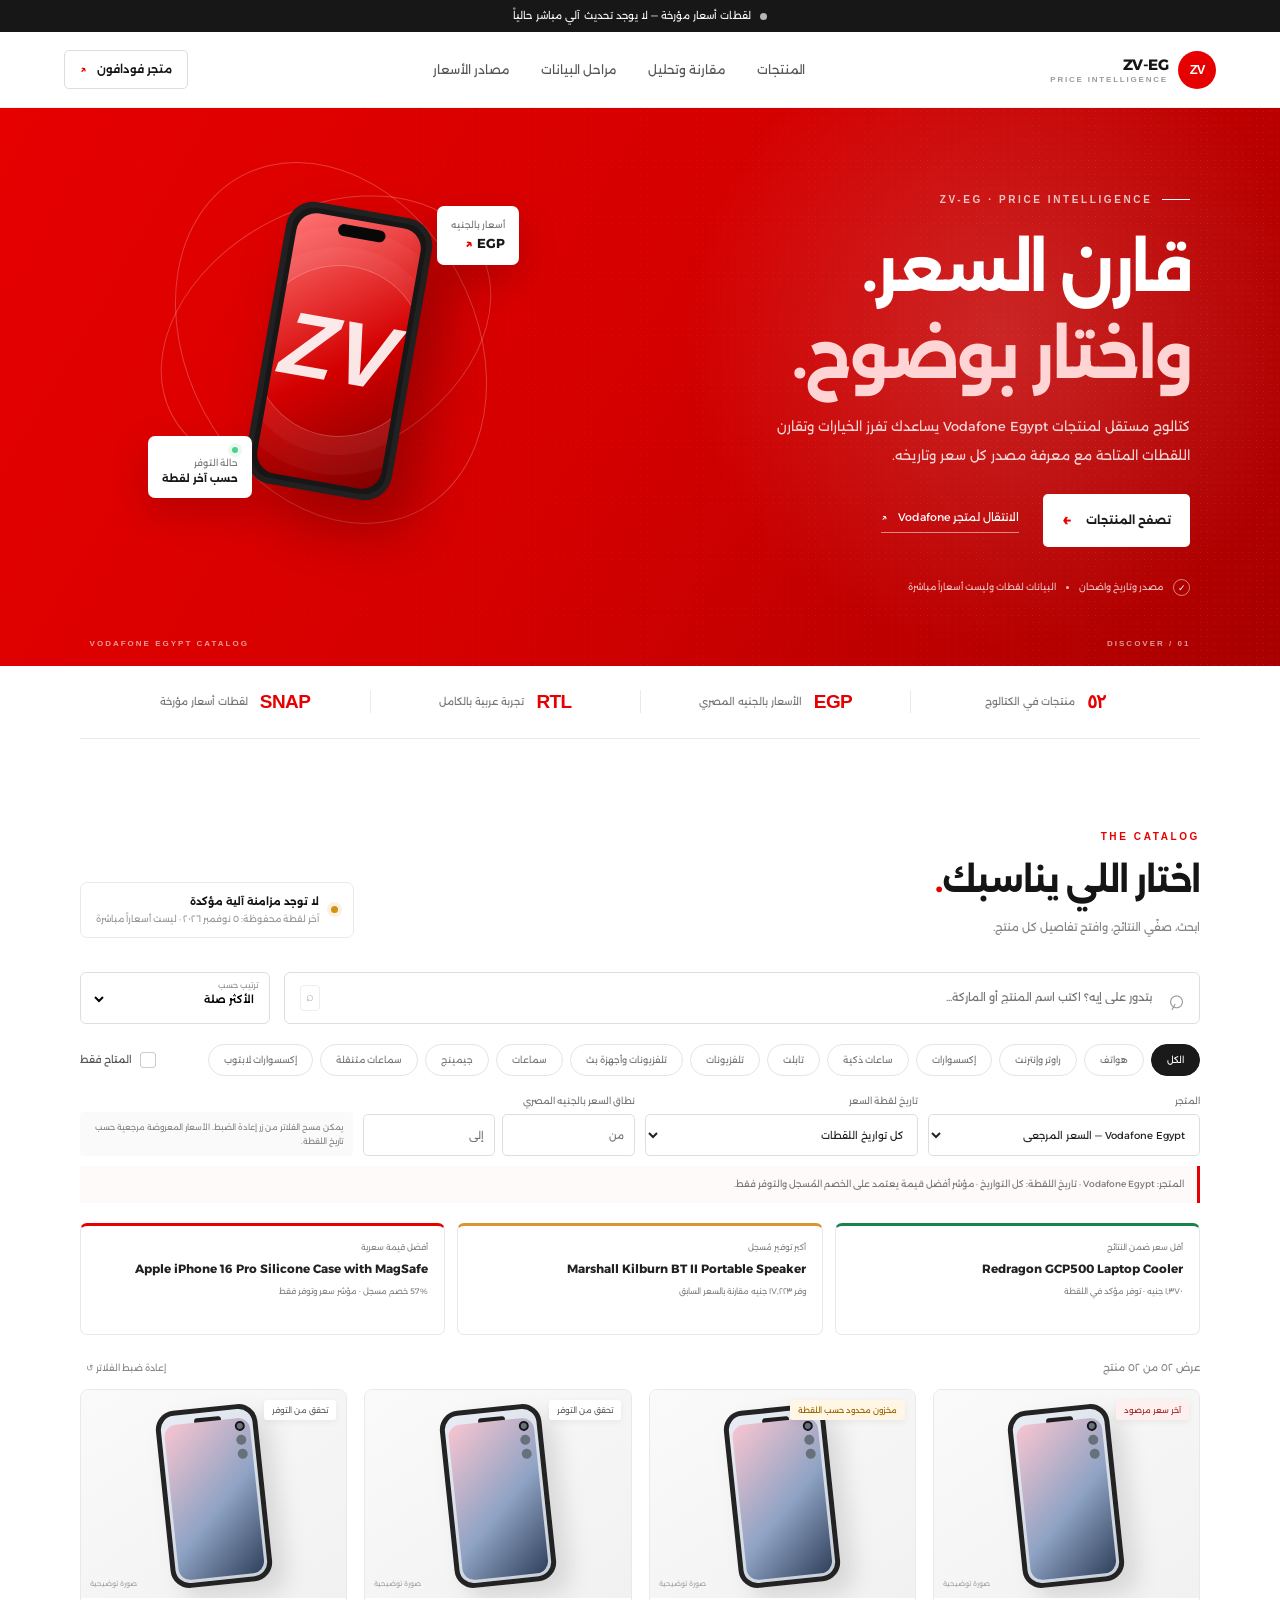
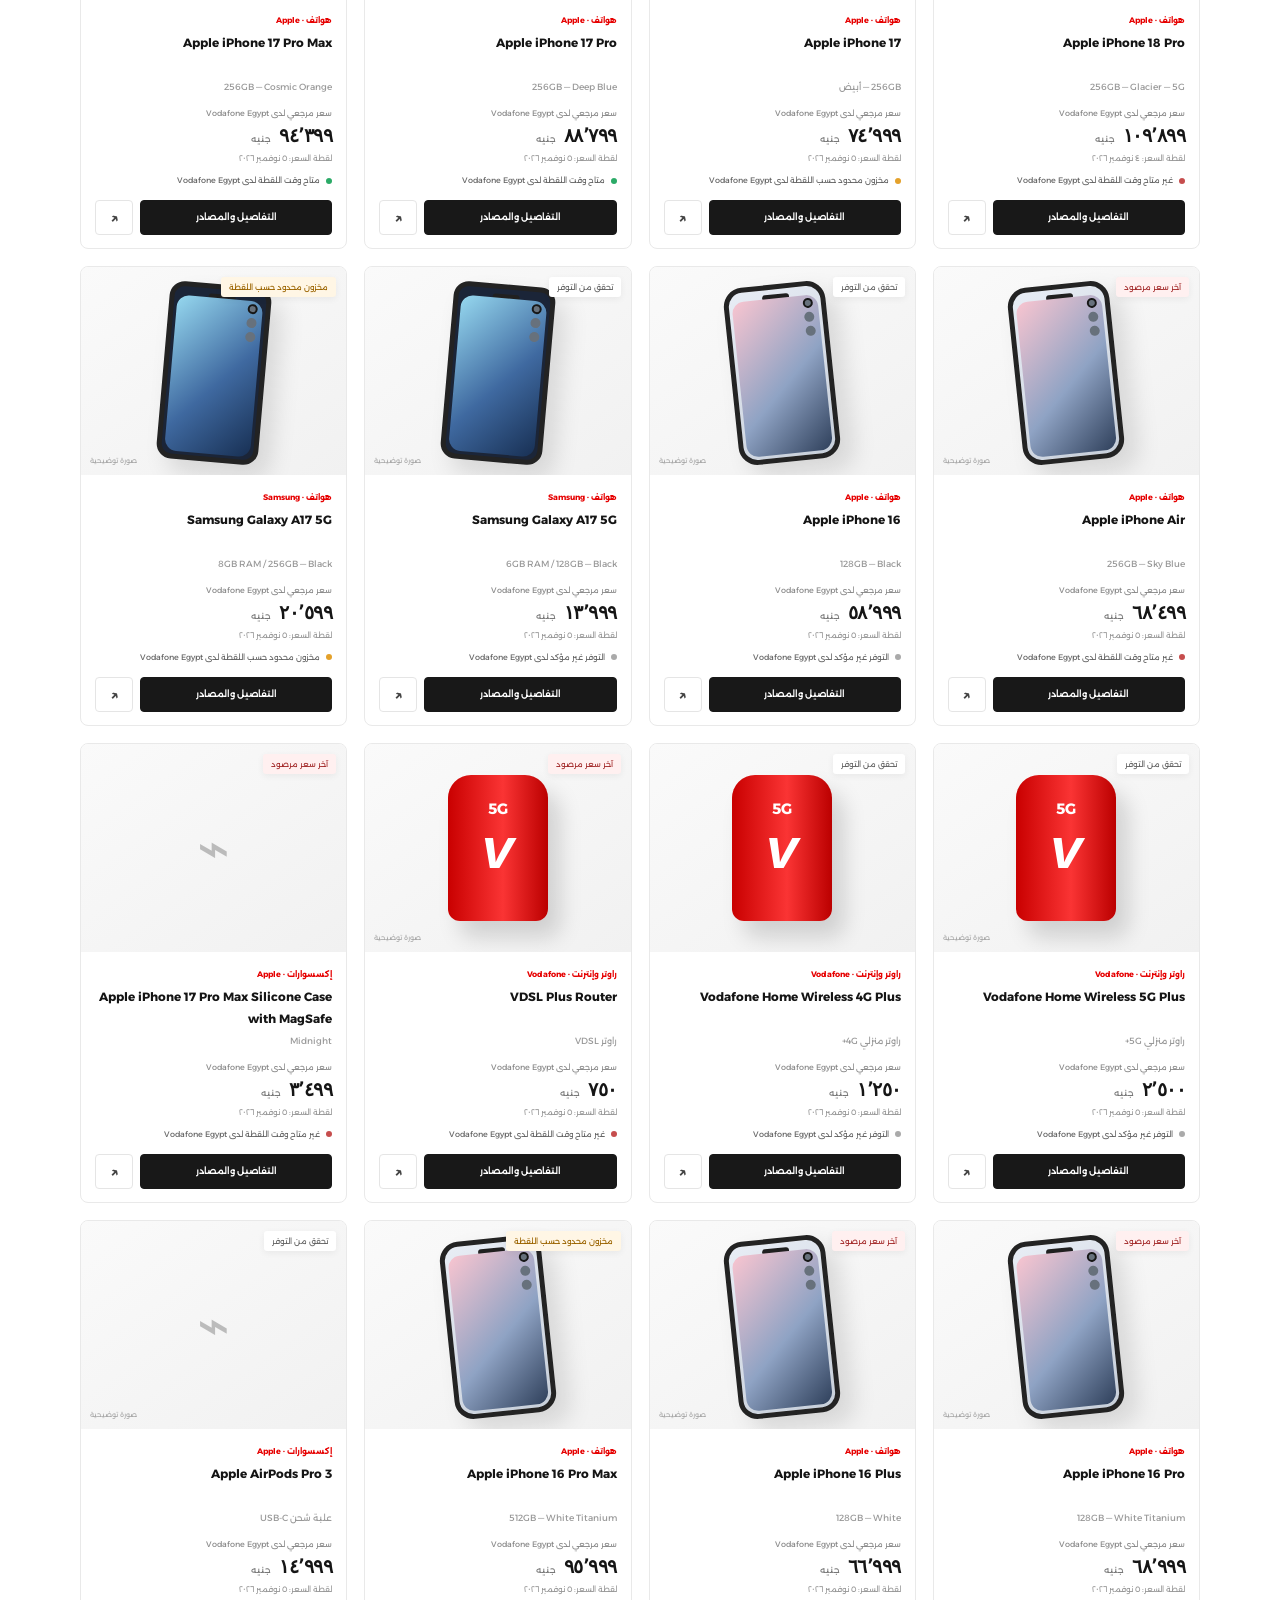
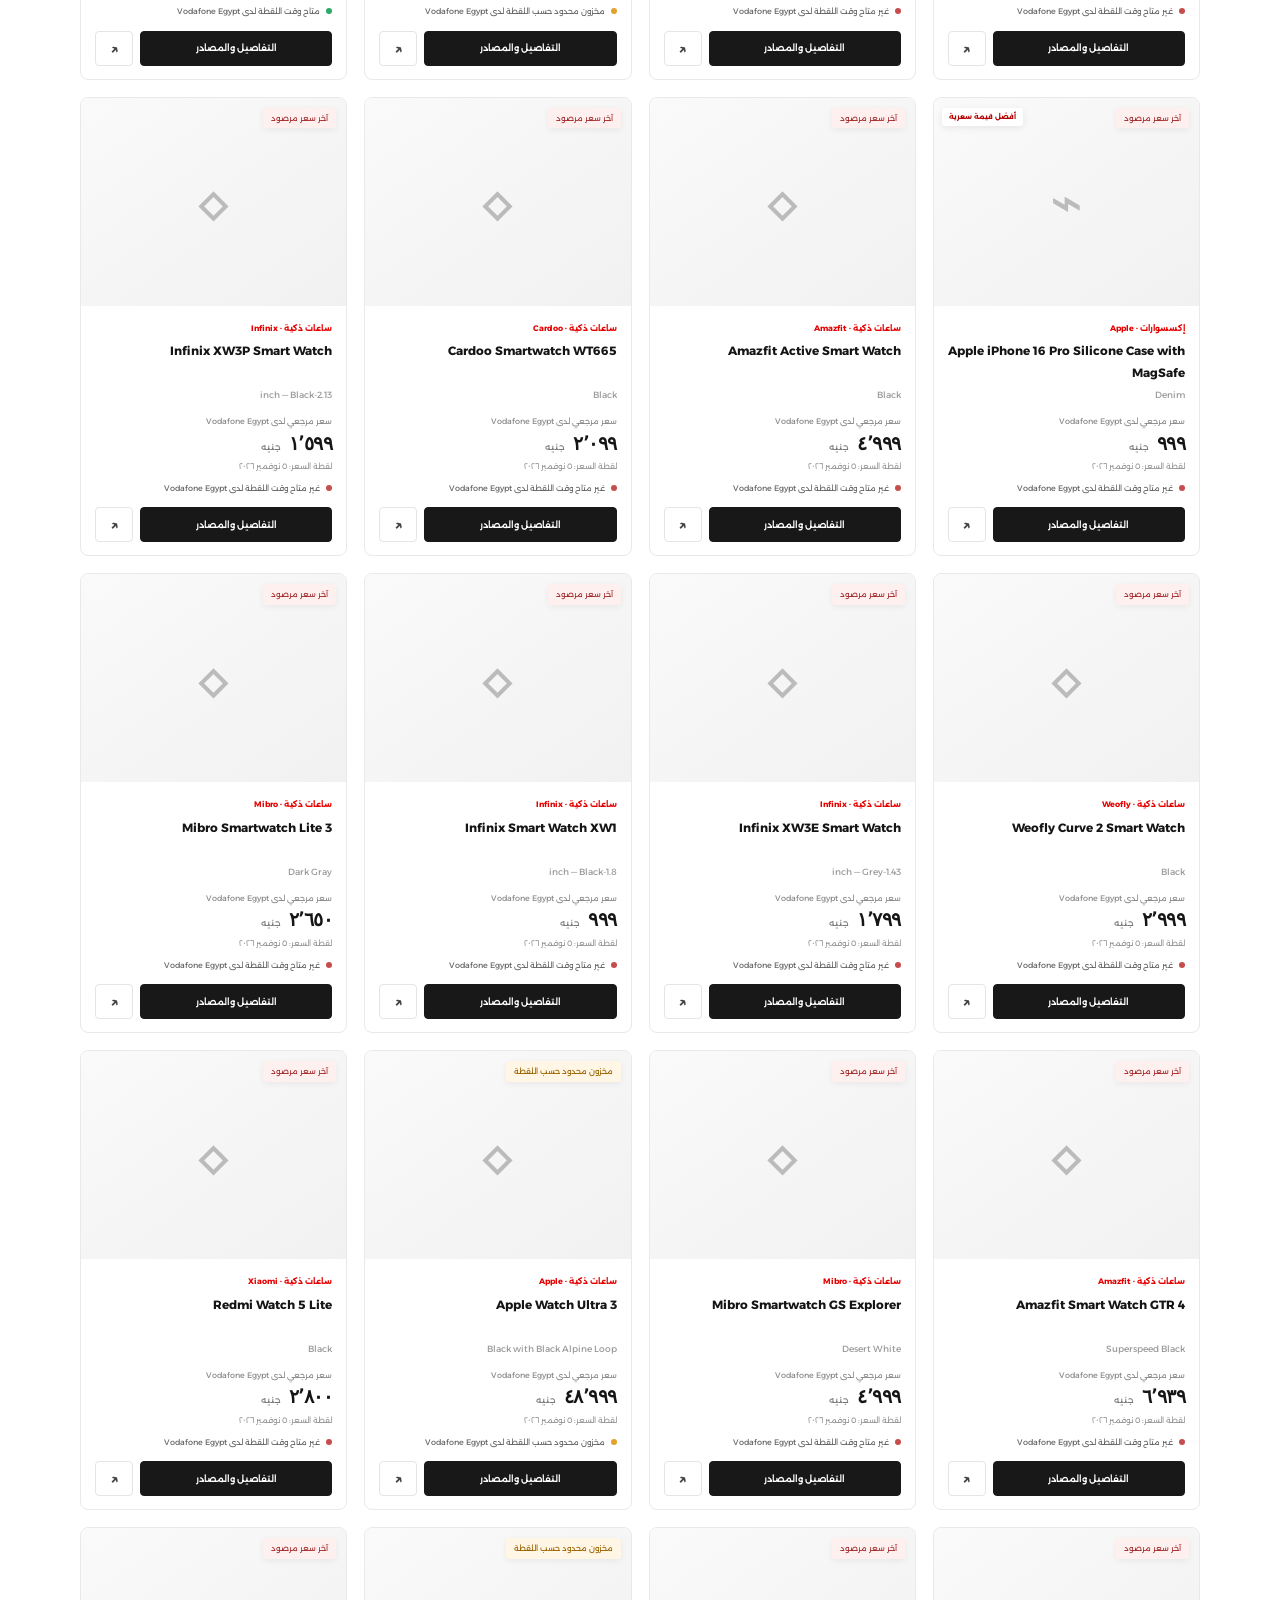
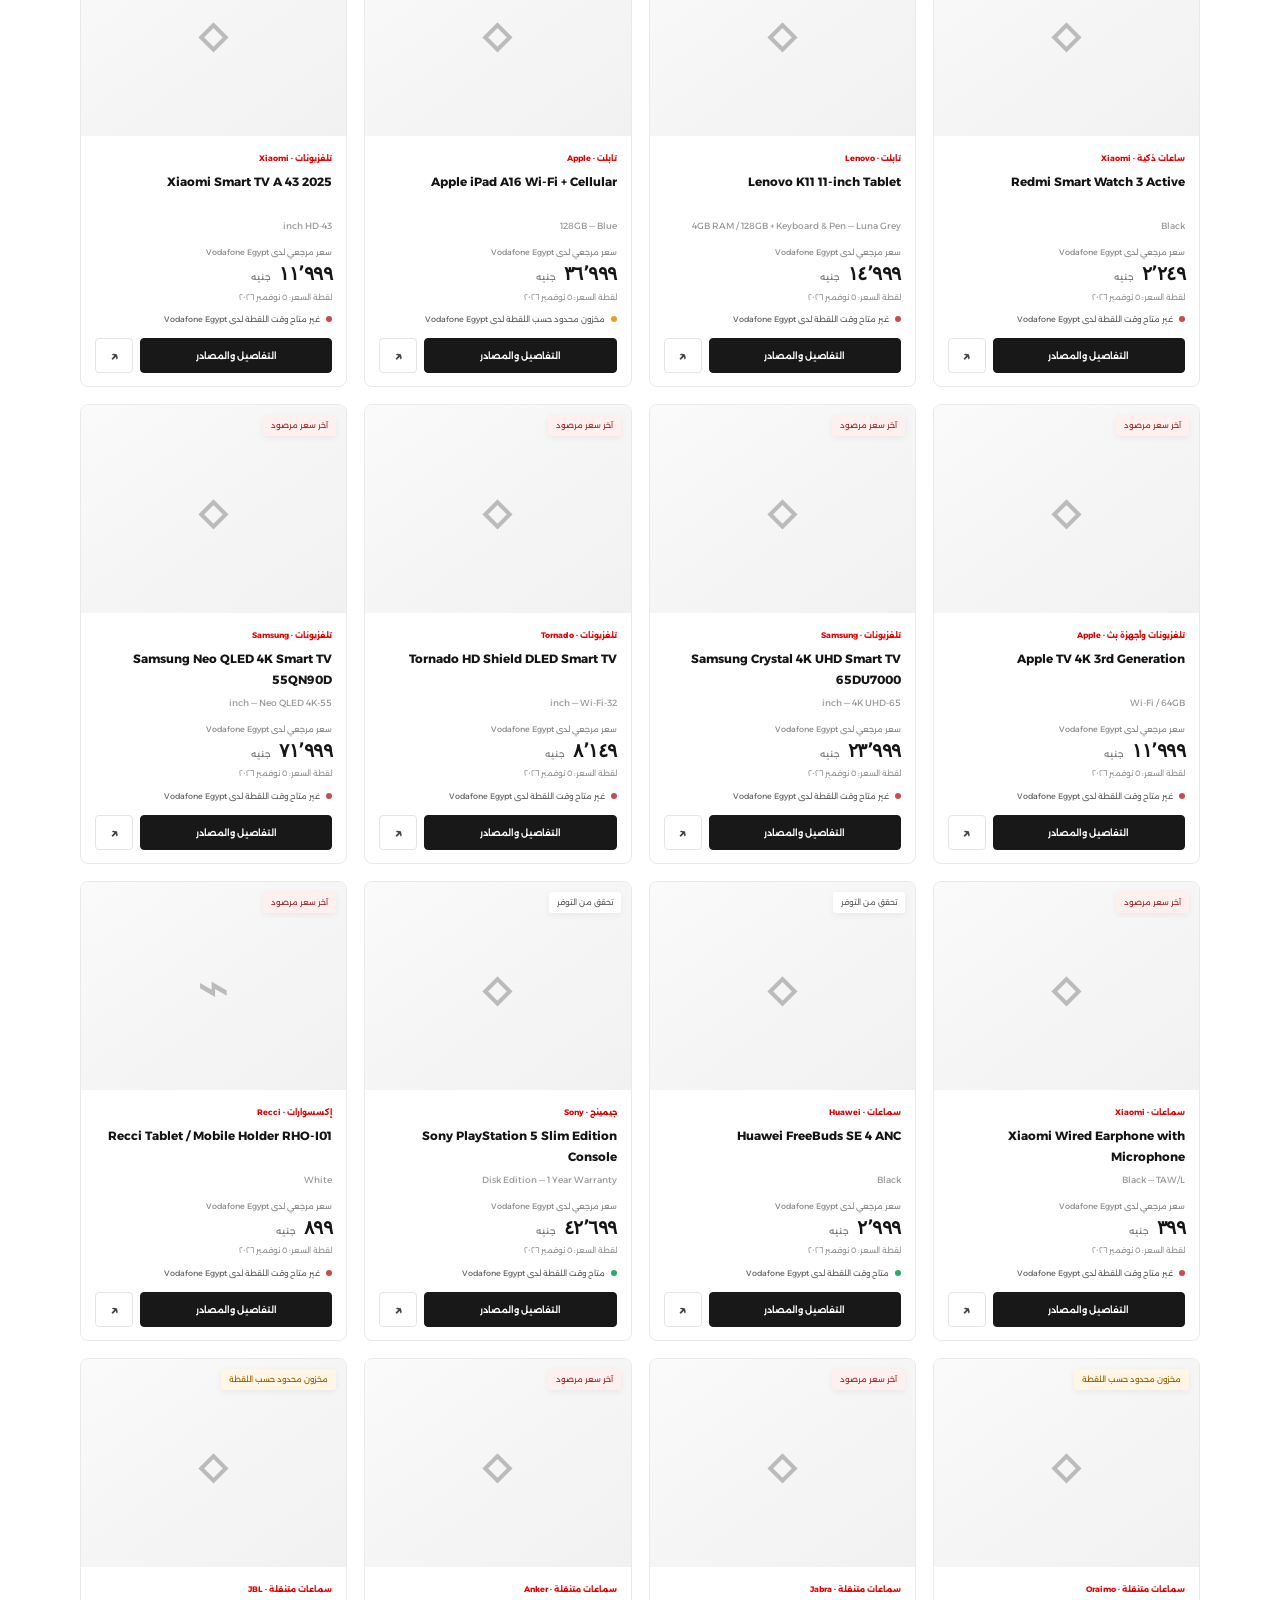
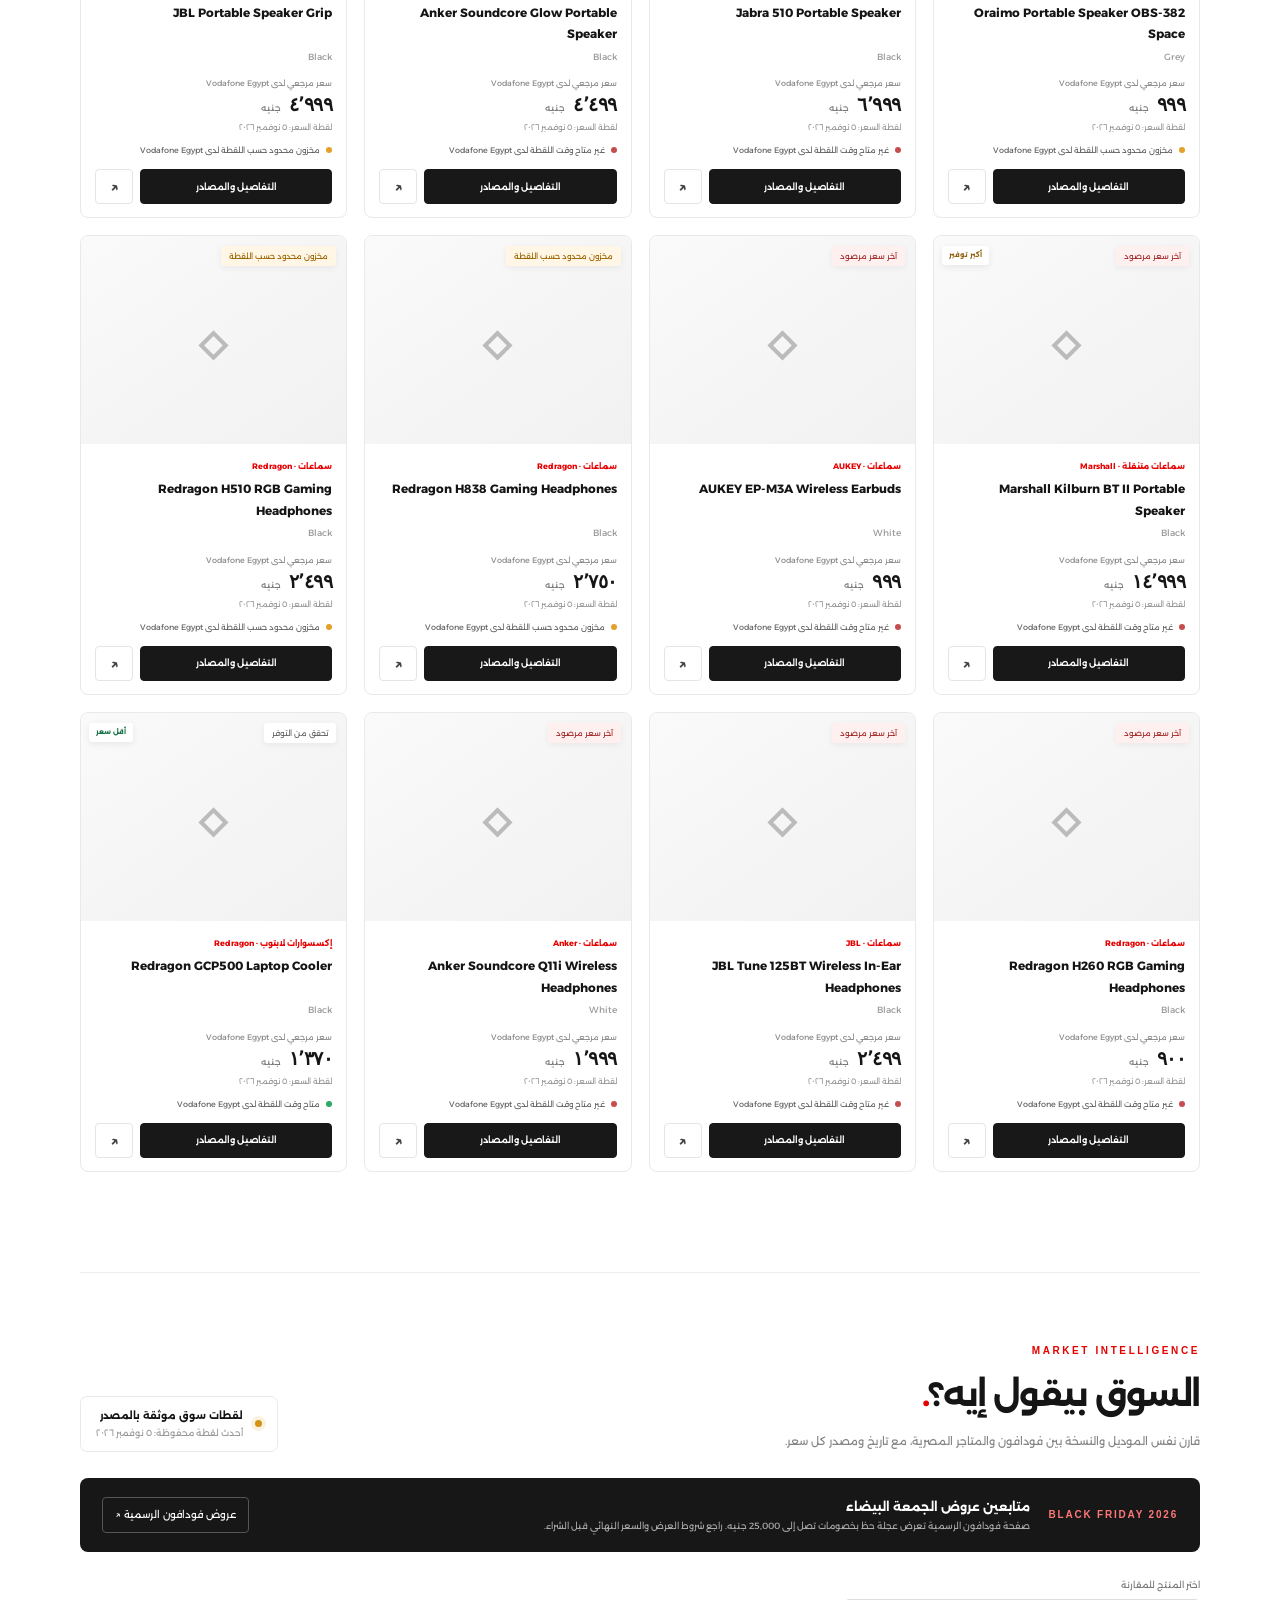
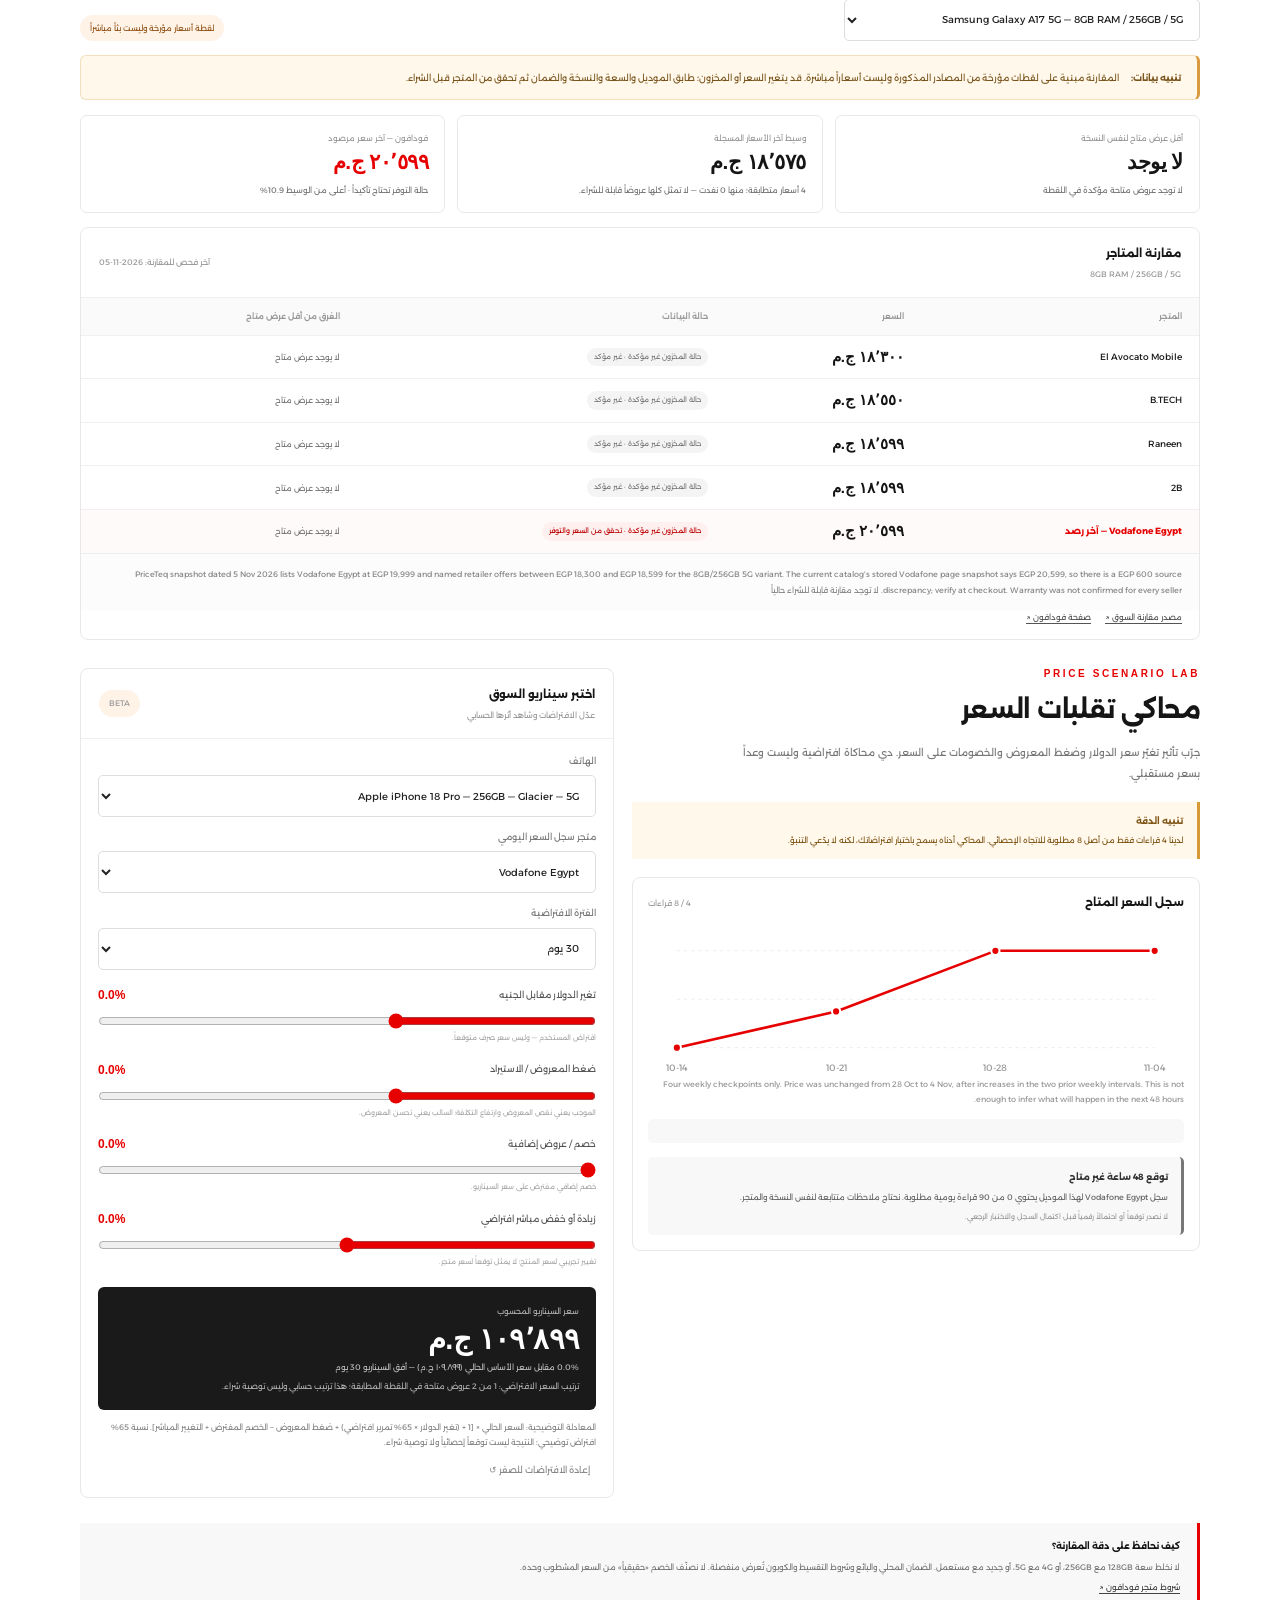
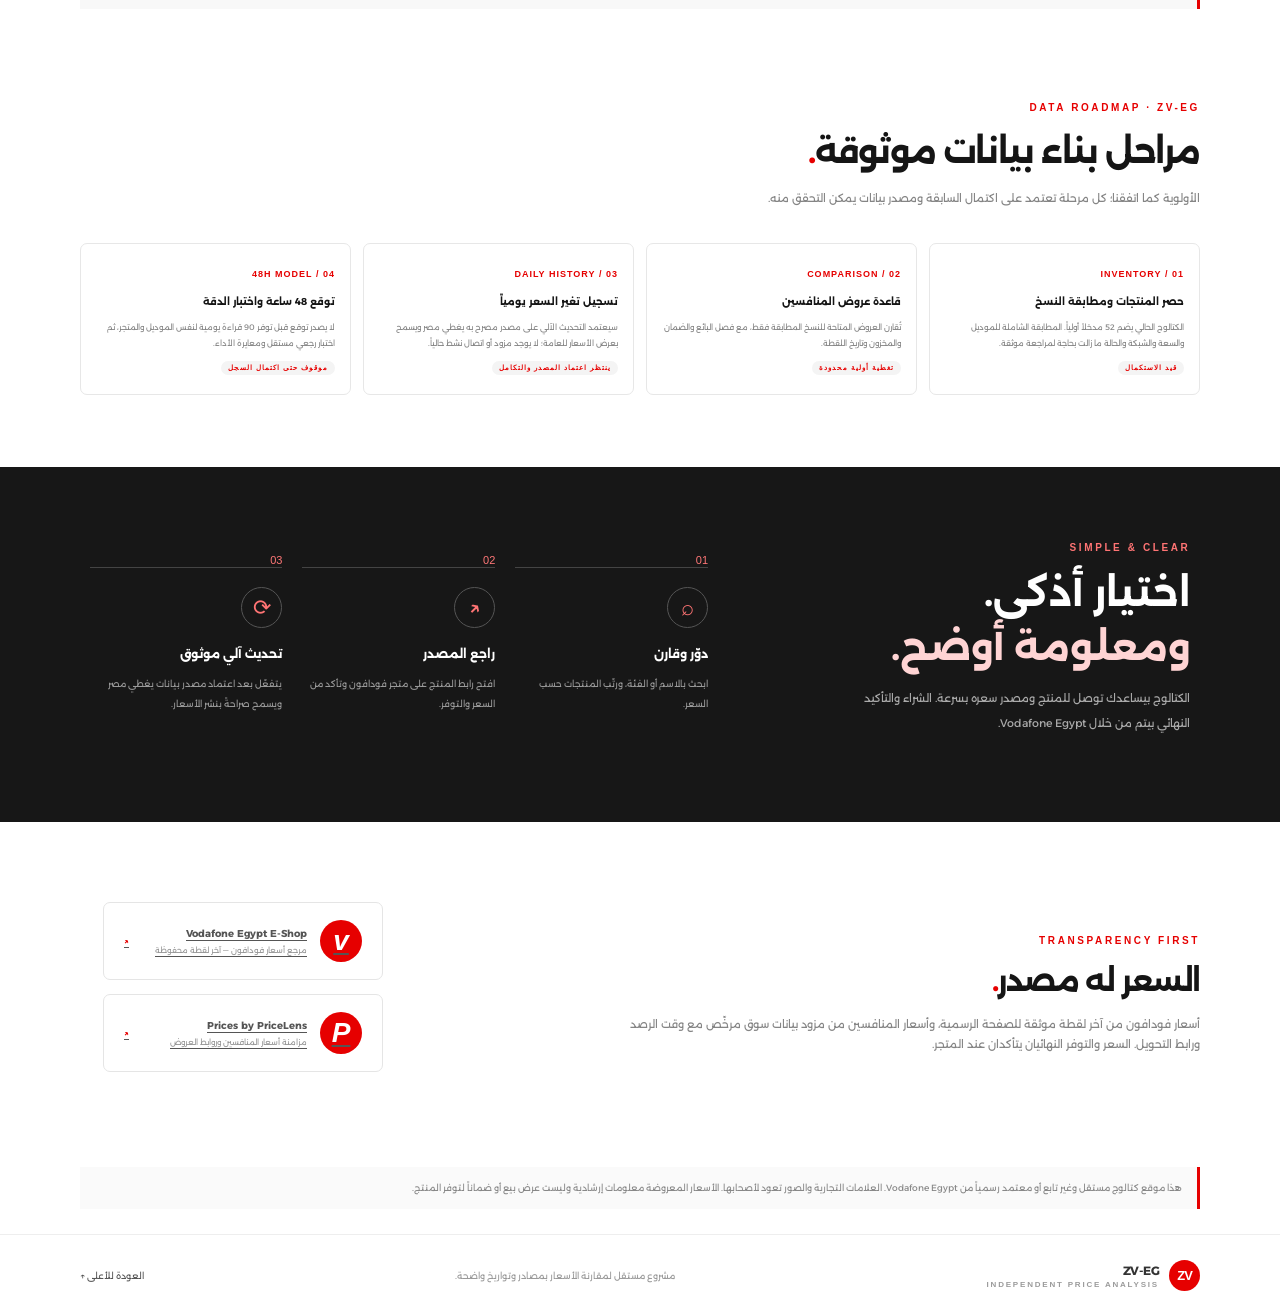
==== commit a240da7f: "Group source links for responsive layout" ====
--- a/vodafone-egypt-catalog/index.html
+++ b/vodafone-egypt-catalog/index.html
@@ -203,8 +203,10 @@
 
     <section class="sources-section" id="sources">
       <div><div class="section-kicker">TRANSPARENCY FIRST</div><h2>السعر له مصدر<span>.</span></h2><p>أسعار فودافون من آخر لقطة موثقة للصفحة الرسمية، وأسعار المنافسين من مزود بيانات سوق مرخّص مع وقت الرصد ورابط التحويل. السعر والتوفر النهائيان يتأكدان عند المتجر.</p></div>
-      <a class="source-card" href="https://eshop.vodafone.com.eg/ar/" target="_blank" rel="noopener"><span class="source-icon">v</span><span><b>Vodafone Egypt E-Shop</b><small>مرجع أسعار فودافون — آخر لقطة محفوظة</small></span><strong>↗</strong></a>
-      <a class="source-card" href="https://pricelens.store/en/developers" target="_blank" rel="noopener"><span class="source-icon">P</span><span><b>Prices by PriceLens</b><small>مزامنة أسعار المنافسين وروابط العروض</small></span><strong>↗</strong></a>
+      <div class="source-links">
+        <a class="source-card" href="https://eshop.vodafone.com.eg/ar/" target="_blank" rel="noopener"><span class="source-icon">v</span><span><b>Vodafone Egypt E-Shop</b><small>مرجع أسعار فودافون — آخر لقطة محفوظة</small></span><strong>↗</strong></a>
+        <a class="source-card" href="https://pricelens.store/en/developers" target="_blank" rel="noopener"><span class="source-icon">P</span><span><b>Prices by PriceLens</b><small>مزامنة أسعار المنافسين وروابط العروض</small></span><strong>↗</strong></a>
+      </div>
     </section>
 
     <div class="legal-note">هذا موقع كتالوج مستقل وغير تابع أو معتمد رسمياً من Vodafone Egypt. العلامات التجارية والصور تعود لأصحابها. الأسعار المعروضة معلومات إرشادية وليست عرض بيع أو ضماناً لتوفر المنتج.</div>
--- a/vodafone-egypt-catalog/styles.css
+++ b/vodafone-egypt-catalog/styles.css
@@ -6,7 +6,7 @@
 .catalog-section{max-width:1120px;margin:0 auto;padding:92px 0 100px}.section-heading{display:flex;align-items:end;justify-content:space-between;margin-bottom:34px}.section-kicker{color:var(--red)}.section-heading h2,.sources-section h2{font-size:34px;letter-spacing:-1.4px;margin:8px 0 0}.section-heading h2 span,.sources-section h2 span{color:var(--red)}.section-heading p,.sources-section p{color:#858585;font-size:11px;margin:7px 0 0}.feed-status{display:flex;align-items:center;gap:12px;padding:10px 15px;border:1px solid var(--line);border-radius:7px}.feed-status b{display:block;font-size:10px}.feed-status small{display:block;color:#999;font-size:9px}.status-pulse{background:#27a96b}.catalog-controls{display:flex;gap:14px;align-items:center}.search-box{height:52px;border:1px solid #dedede;border-radius:6px;display:flex;align-items:center;gap:13px;padding:0 15px;flex:1}.search-box:focus-within{border-color:#b5b5b5;box-shadow:0 0 0 3px rgba(230,0,0,.045)}.search-icon{font-size:28px;line-height:1;color:#999;transform:rotate(-15deg)}.search-box input{border:0;outline:0;background:transparent;width:100%;font-size:11px;color:var(--ink)}.search-box kbd{color:#aaa;border:1px solid #eee;border-radius:4px;padding:0 5px;font-size:13px}.select-wrap{height:52px;border:1px solid #dedede;border-radius:6px;padding:5px 11px;min-width:190px;display:flex;flex-direction:column}.select-wrap label{font-size:8px;color:#999}.select-wrap select{border:0;outline:0;background:transparent;font-size:10px;font-weight:600}.filter-row{display:flex;align-items:center;justify-content:space-between;gap:15px;margin:20px 0 17px}.category-chips{display:flex;gap:7px;flex-wrap:wrap}.chip{border:1px solid #e5e5e5;background:#fff;color:#777;border-radius:20px;padding:7px 15px;font-size:9px;cursor:pointer;transition:.2s}.chip:hover,.chip.active{background:#1a1a1a;border-color:#1a1a1a;color:#fff}.availability-filter{display:flex;align-items:center;gap:8px;font-size:10px;white-space:nowrap;cursor:pointer;color:#555}.availability-filter input{position:absolute;opacity:0}.custom-check{width:16px;height:16px;border:1px solid #ccc;border-radius:3px;display:inline-block;position:relative}.availability-filter input:checked+.custom-check{background:var(--red);border-color:var(--red)}.availability-filter input:checked+.custom-check:after{content:"✓";position:absolute;color:#fff;top:-3px;right:2px;font-size:12px}.results-line{display:flex;align-items:center;justify-content:space-between;color:#888;font-size:10px;margin:0 0 12px}.reset-button{border:0;background:none;color:#888;font-size:9px;cursor:pointer}.reset-button:hover{color:var(--red)}
 .product-grid{display:grid;grid-template-columns:repeat(4,minmax(0,1fr));gap:17px}.product-card{border:1px solid #e9e9e9;border-radius:8px;background:#fff;overflow:hidden;transition:transform .25s,box-shadow .25s,border-color .25s;display:flex;flex-direction:column;min-width:0}.product-card:hover{transform:translateY(-5px);box-shadow:var(--shadow);border-color:#ddd}.product-media{height:208px;background:linear-gradient(145deg,#fafafa,#f1f1f1);position:relative;display:grid;place-items:center;padding:17px;overflow:hidden}.product-media img{position:relative;z-index:1;max-width:100%;max-height:100%;object-fit:contain;mix-blend-mode:multiply}.product-media .image-credit{position:absolute;bottom:7px;left:9px;font-size:7px;color:#aaa;z-index:2}.product-badge{position:absolute;right:10px;top:10px;z-index:2;background:#fff;border-radius:3px;padding:3px 8px;font-size:8px;color:#666;box-shadow:0 2px 7px rgba(0,0,0,.06)}.product-badge.limited{color:#9b6400;background:#fff6e5}.product-badge.out{color:#a42c2c;background:#fff0f0}.device-art{width:102px;height:178px;border:5px solid #232323;border-radius:19px;background:linear-gradient(150deg,#e8edf5,#c7cfda);position:relative;box-shadow:12px 13px 25px rgba(0,0,0,.12);transform:rotate(-6deg)}.device-art:before{content:"";position:absolute;top:5px;left:34px;width:27px;height:6px;background:#202020;border-radius:8px}.device-art:after{content:"";position:absolute;inset:9px 3px 3px;border-radius:12px;background:linear-gradient(135deg,#f9c5d0,#8fa3c4 55%,#2f405b)}.device-art.pro:after{background:linear-gradient(135deg,#f4c4a5,#db774a 55%,#5a2a26)}.device-art.samsung{border-radius:15px;transform:rotate(5deg);background:#1b2538}.device-art.samsung:after{background:linear-gradient(135deg,#96d8ef,#3f69a0 55%,#183054)}.device-art .lens{position:absolute;z-index:2;top:12px;right:8px;width:10px;height:10px;border:2px solid #171717;background:#67717c;border-radius:50%;box-shadow:0 14px 0 #67717c,0 28px 0 #67717c}.router-art{width:100px;height:146px;border-radius:23px 23px 12px 12px;background:linear-gradient(90deg,#c90000,#fa3434 55%,#bb0000);box-shadow:12px 16px 22px rgba(0,0,0,.15);position:relative}.router-art:before{content:"5G";position:absolute;top:20px;left:0;right:0;text-align:center;font-size:15px;color:white;font-weight:700}.router-art:after{content:"v";position:absolute;top:39px;left:0;right:0;text-align:center;color:#fff;font:bold italic 58px Arial}.generic-art{font-size:55px;color:#bbb}.product-info{padding:15px 14px 13px;display:flex;flex-direction:column;flex:1}.product-category{font-size:8px;color:var(--red);font-weight:700;margin-bottom:5px}.product-info h3{font-size:12px;line-height:1.8;margin:0 0 3px;min-height:44px}.product-variant{font-size:9px;color:#999;margin-bottom:11px}.price-row{display:flex;align-items:baseline;gap:8px;margin-top:auto}.current-price{font:700 19px Arial,sans-serif;letter-spacing:-.5px}.currency{font-size:9px;color:#777}.old-price{font:11px Arial,sans-serif;color:#aaa;text-decoration:line-through}.availability{display:flex;align-items:center;gap:6px;font-size:8px;color:#666;margin:8px 0 12px}.availability:before{content:"";width:6px;height:6px;border-radius:50%;background:#2baa67}.availability.limited:before{background:#e4a12a}.availability.out:before{background:#c64d4d}.card-actions{display:flex;gap:7px}.details-btn,.store-btn{border-radius:4px;height:35px;font-size:9px;font-weight:600;display:grid;place-items:center;cursor:pointer}.details-btn{flex:1;background:#181818;color:#fff;border:1px solid #181818}.details-btn:hover{background:#333}.store-btn{width:38px;border:1px solid #e5e5e5;color:#444;font-size:15px}.store-btn:hover{border-color:var(--red);color:var(--red)}.empty-state{text-align:center;padding:55px 15px;border:1px dashed #ddd;border-radius:8px;margin-top:12px}.empty-state>span{font-size:35px;color:#bbb}.empty-state h3{font-size:16px;margin:8px 0 0}.empty-state p{color:#888;font-size:10px}.button-dark{background:#171717;color:#fff;margin-top:8px}
 .how-section{background:#171717;color:#fff;display:grid;grid-template-columns:.8fr 1.2fr;gap:70px;padding:75px max(calc((100% - 1120px)/2),7%)}.section-kicker.light{color:#ff7474}.how-intro h2{font-size:38px;line-height:1.4;margin:13px 0}.how-intro p{font-size:11px;line-height:2.3;color:#aaa;max-width:340px}.how-steps{display:grid;grid-template-columns:repeat(3,1fr);gap:20px;align-items:center}.how-steps article{position:relative;border-top:1px solid #444;padding-top:19px}.how-steps article>span{position:absolute;top:-14px;right:0;background:#171717;padding-left:13px;color:#ff7777;font:11px Arial,sans-serif}.step-icon{width:41px;height:41px;border:1px solid #555;border-radius:50%;display:grid;place-items:center;color:#ff7474;font-size:22px;margin-bottom:15px}.how-steps h3{font-size:12px;margin:0}.how-steps p{font-size:9px;line-height:2.2;color:#999}
-.sources-section{max-width:1120px;margin:0 auto;padding:80px 0;display:flex;justify-content:space-between;align-items:center;gap:35px}.sources-section>div{max-width:580px}.sources-section h2{font-size:30px}.source-card{display:flex;align-items:center;gap:13px;border:1px solid #e5e5e5;padding:17px 20px;min-width:280px;border-radius:7px;transition:.2s}.source-card:hover{border-color:#bbb;transform:translateY(-2px)}.source-icon{background:var(--red);color:#fff;font:bold italic 28px Arial;border-radius:50%;width:42px;height:42px;display:grid;place-items:center}.source-card b,.source-card small{display:block}.source-card b{font-size:10px}.source-card small{font-size:8px;color:#999}.source-card strong{margin-right:auto;color:var(--red)}.legal-note{max-width:1120px;margin:0 auto 25px;background:#fafafa;border-right:3px solid var(--red);padding:12px 15px;color:#888;font-size:9px;line-height:2}.site-footer{border-top:1px solid #eee;display:flex;align-items:center;justify-content:space-between;padding:25px max(calc((100% - 1120px)/2),5%);color:#999;font-size:9px}.footer-brand .brand-mark{width:31px;height:31px;font-size:24px}.footer-brand b{font-size:12px;color:#333}.site-footer>a:last-child{color:#555}
+.sources-section{max-width:1120px;margin:0 auto;padding:80px 0;display:flex;justify-content:space-between;align-items:center;gap:35px}.sources-section>div:first-child{max-width:580px}.source-links{display:grid;gap:10px;flex:0 0 320px;max-width:100%}.sources-section h2{font-size:30px}.source-card{display:flex;align-items:center;gap:13px;border:1px solid #e5e5e5;padding:17px 20px;min-width:280px;border-radius:7px;transition:.2s}.source-card:hover{border-color:#bbb;transform:translateY(-2px)}.feed-status.stale .status-pulse{background:#dda23a;box-shadow:0 0 0 4px rgba(221,162,58,.15)}.feed-status.partial .status-pulse{background:#dda23a;box-shadow:0 0 0 4px rgba(221,162,58,.15)}.mini-offer a{display:inline-block;margin-top:3px;color:var(--red);font-size:9px;text-decoration:underline}.source-icon{background:var(--red);color:#fff;font:bold italic 28px Arial;border-radius:50%;width:42px;height:42px;display:grid;place-items:center}.source-card b,.source-card small{display:block}.source-card b{font-size:10px}.source-card small{font-size:8px;color:#999}.source-card strong{margin-right:auto;color:var(--red)}.legal-note{max-width:1120px;margin:0 auto 25px;background:#fafafa;border-right:3px solid var(--red);padding:12px 15px;color:#888;font-size:9px;line-height:2}.site-footer{border-top:1px solid #eee;display:flex;align-items:center;justify-content:space-between;padding:25px max(calc((100% - 1120px)/2),5%);color:#999;font-size:9px}.footer-brand .brand-mark{width:31px;height:31px;font-size:24px}.footer-brand b{font-size:12px;color:#333}.site-footer>a:last-child{color:#555}
 .product-dialog{border:0;border-radius:12px;padding:0;width:min(720px,calc(100% - 28px));max-height:90vh;box-shadow:0 30px 100px rgba(0,0,0,.3);overflow:auto}.product-dialog::backdrop{background:rgba(15,15,15,.65);backdrop-filter:blur(3px)}.dialog-close{position:sticky;top:10px;float:left;margin:10px 10px -45px 0;z-index:3;width:34px;height:34px;border:0;border-radius:50%;background:#f2f2f2;font-size:22px;cursor:pointer}.dialog-product{display:grid;grid-template-columns:.8fr 1.2fr;min-height:360px}.dialog-media{display:grid;place-items:center;background:#f4f4f4;padding:25px;min-height:330px}.dialog-media img{width:100%;max-height:290px;object-fit:contain;mix-blend-mode:multiply}.dialog-info{padding:42px 30px 30px}.dialog-info .product-category{font-size:9px}.dialog-info h2{font-size:21px;line-height:1.7;margin:6px 0}.dialog-info .variant{font-size:10px;color:#999}.dialog-price{font:bold 28px Arial,sans-serif;margin:20px 0 4px}.dialog-info p{font-size:10px;color:#777;line-height:2}.dialog-meta{display:grid;grid-template-columns:1fr 1fr;gap:10px;margin:18px 0}.dialog-meta div{background:#f8f8f8;padding:10px;border-radius:5px}.dialog-meta small,.dialog-meta b{display:block}.dialog-meta small{color:#999;font-size:8px}.dialog-meta b{font-size:10px;margin-top:3px}.dialog-links{display:flex;gap:8px;margin-top:18px}.dialog-links a{flex:1;text-align:center;padding:11px;border-radius:4px;font-size:9px;font-weight:700}.dialog-official{background:var(--red);color:#fff}.dialog-source{border:1px solid #ddd;color:#444}
 @media(max-width:1180px){.catalog-section,.sources-section,.trust-strip{width:90%}.hero{padding-right:7%;padding-left:7%}.hero-art{left:5%}.how-section{padding-right:7%;padding-left:7%}.legal-note{width:90%}}
 @media(max-width:900px){.hero-art{opacity:.55;left:-5%}.hero-content{max-width:540px}.product-grid{grid-template-columns:repeat(3,minmax(0,1fr))}.how-section{gap:35px}.catalog-section{padding-top:70px}}
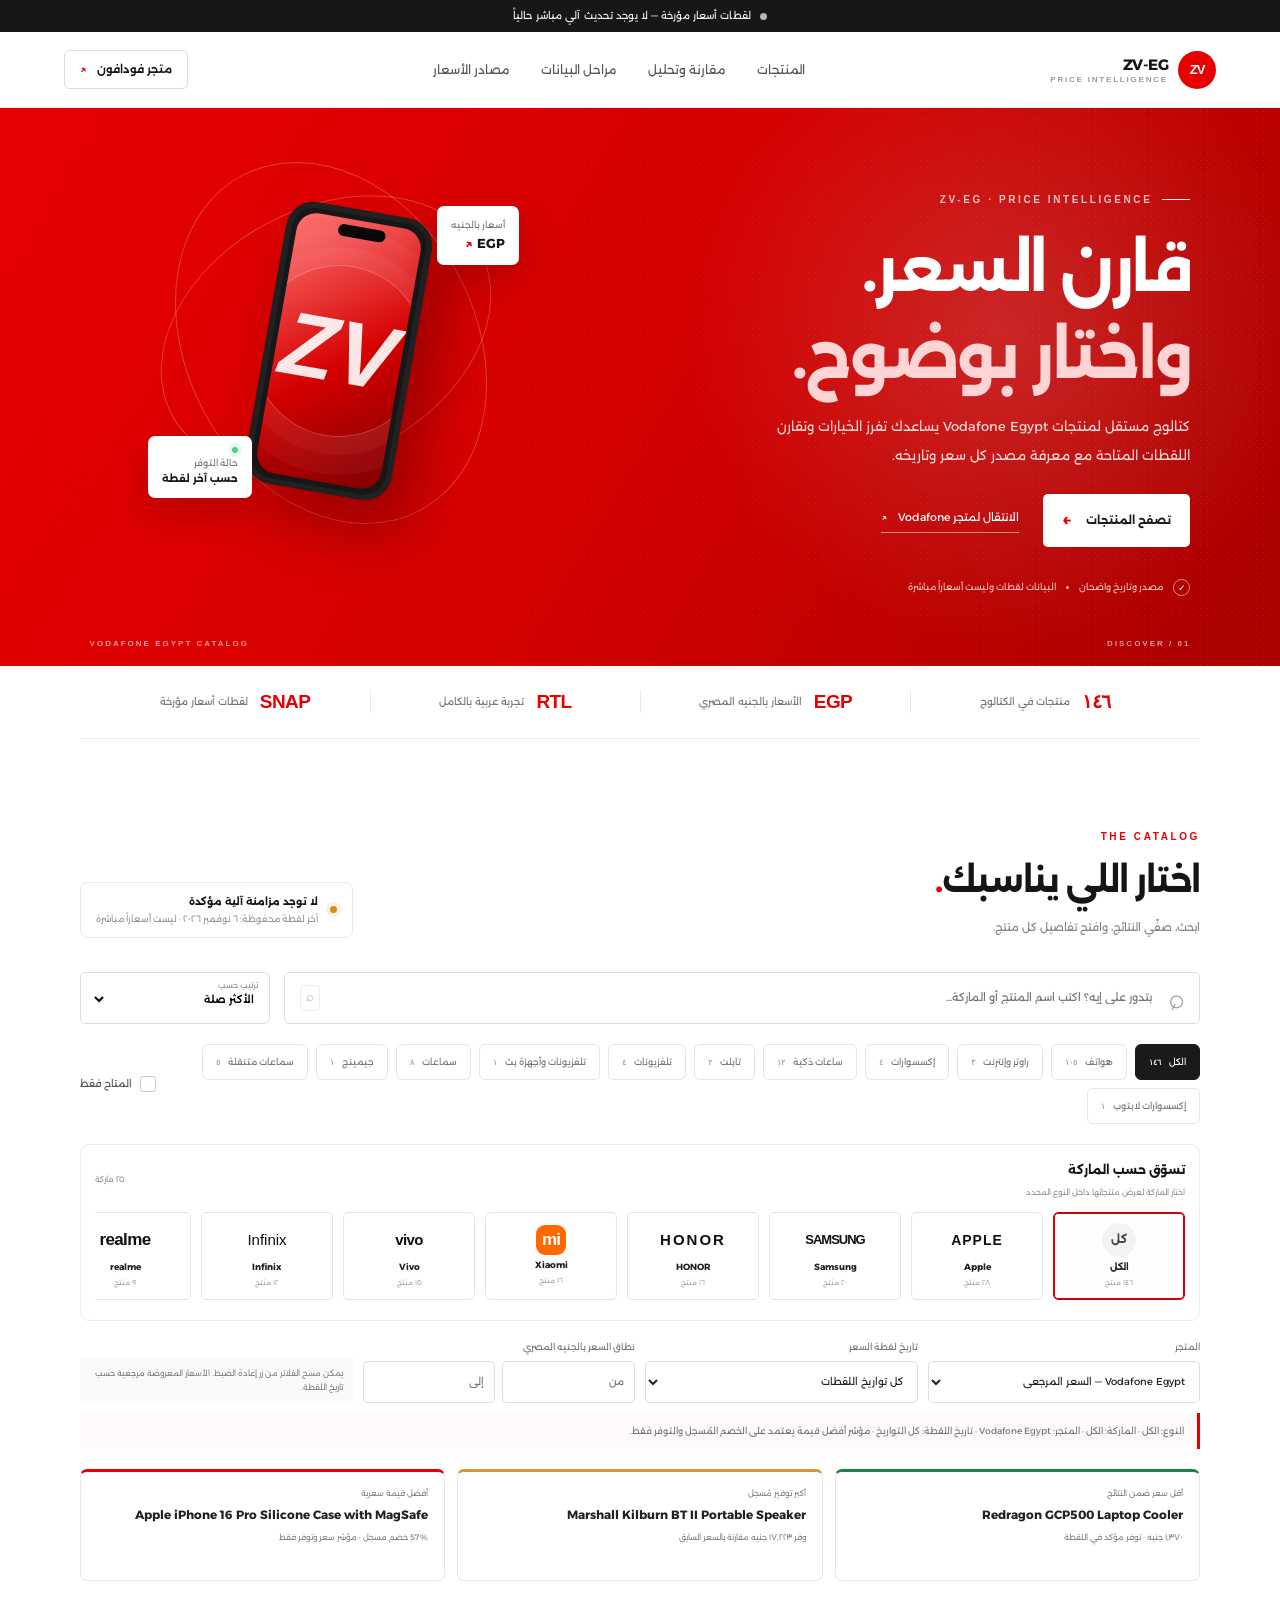
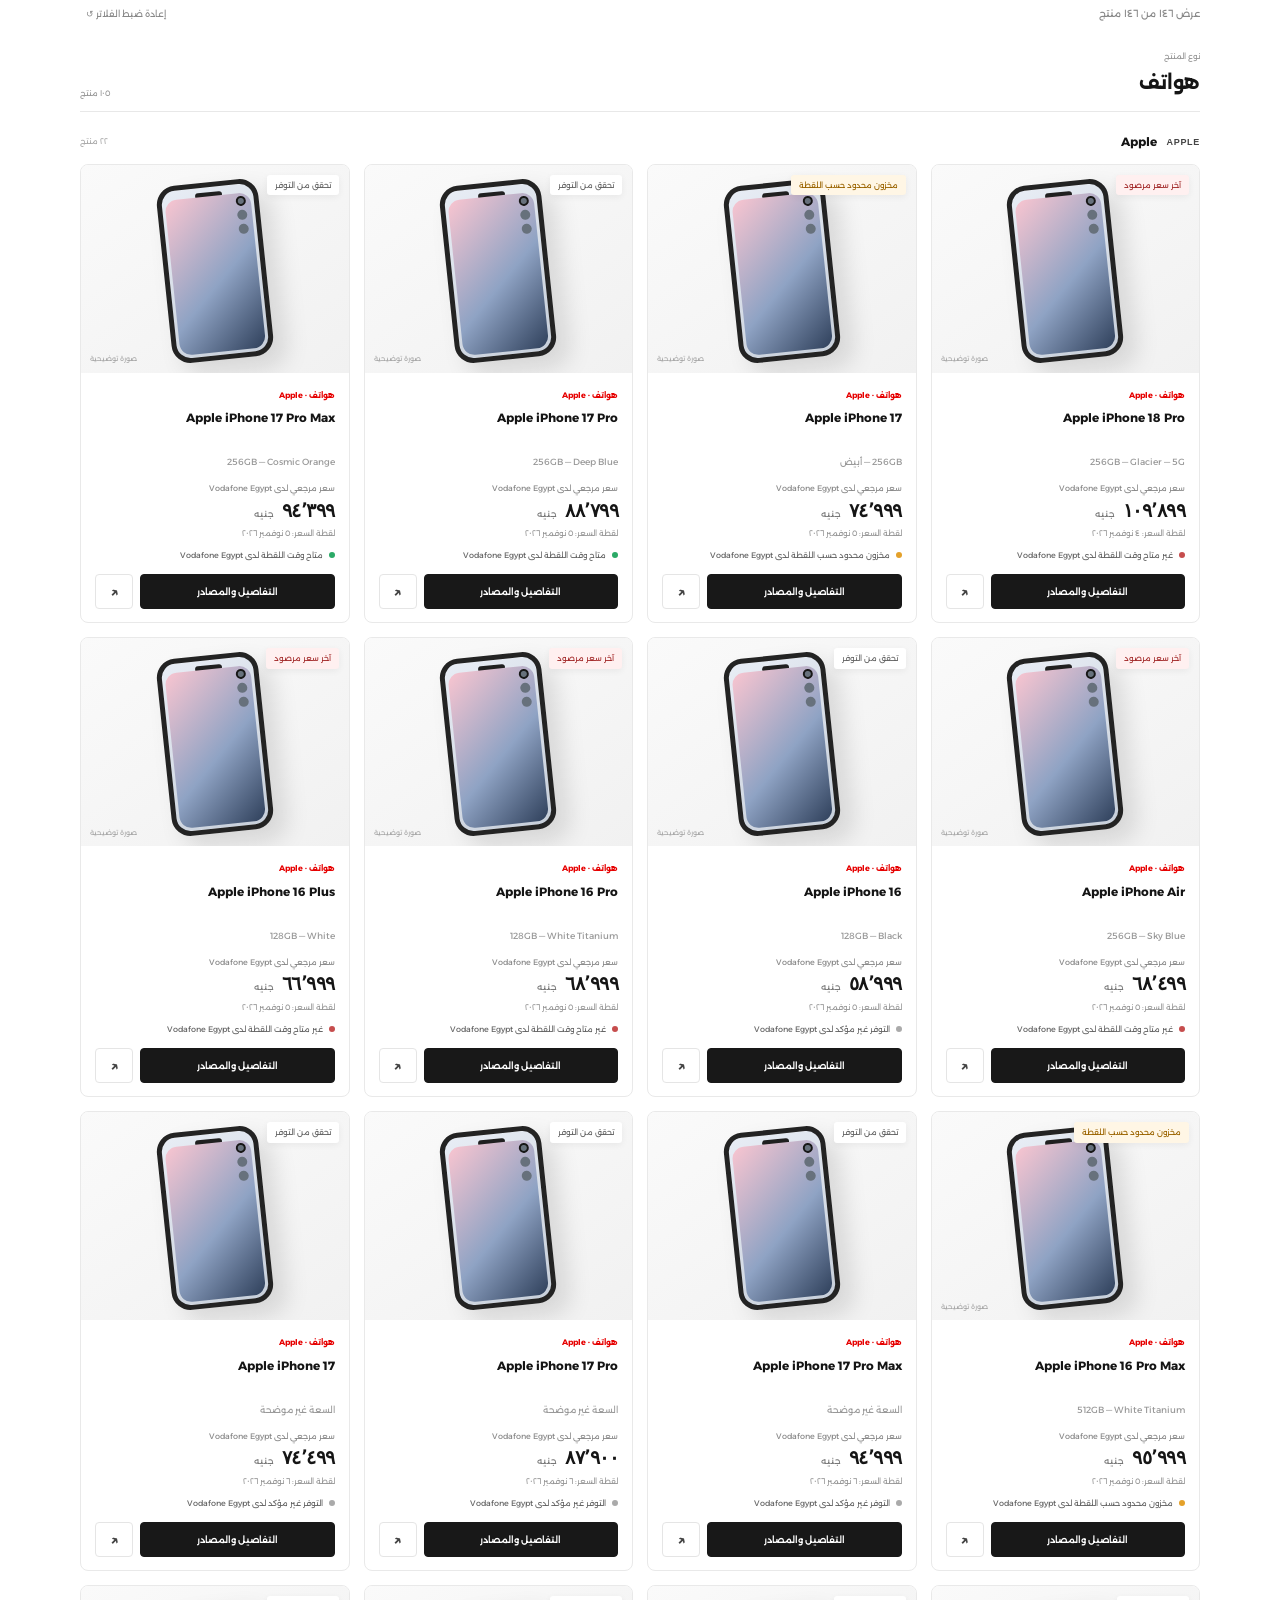
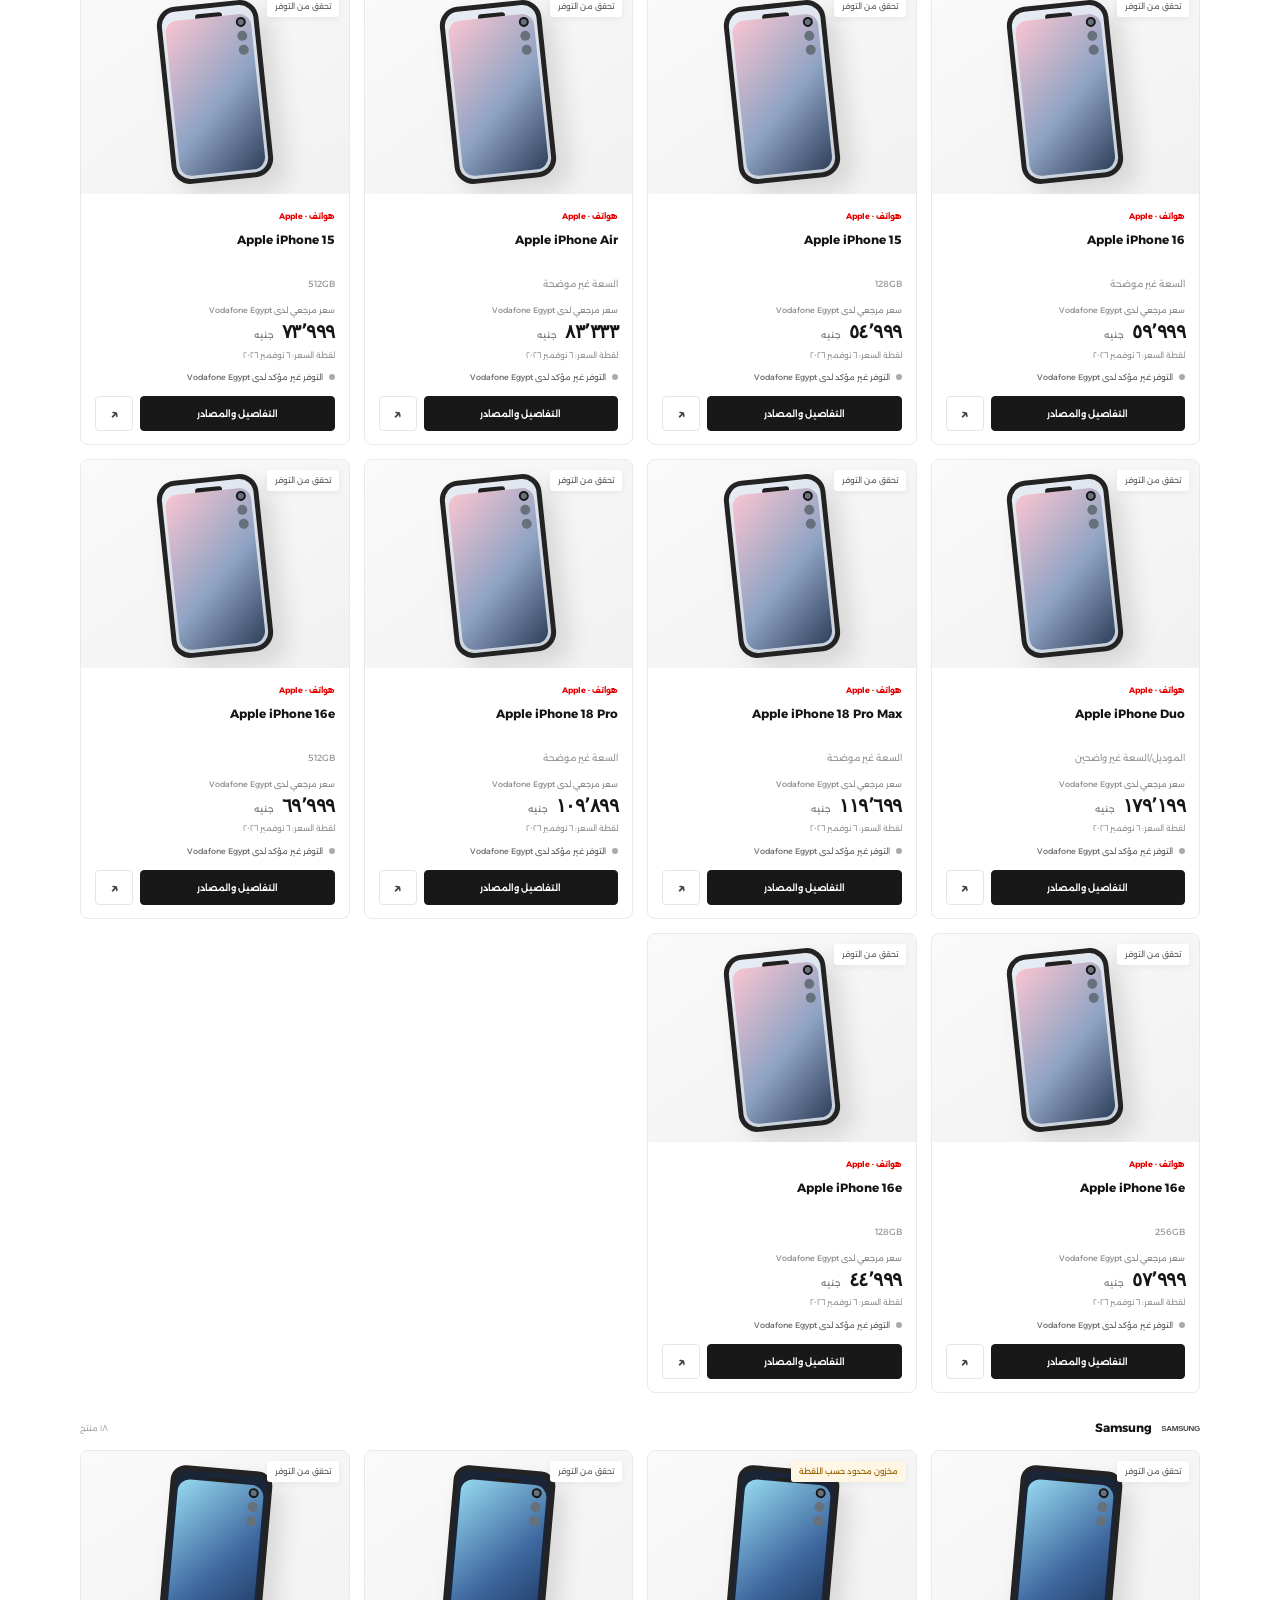
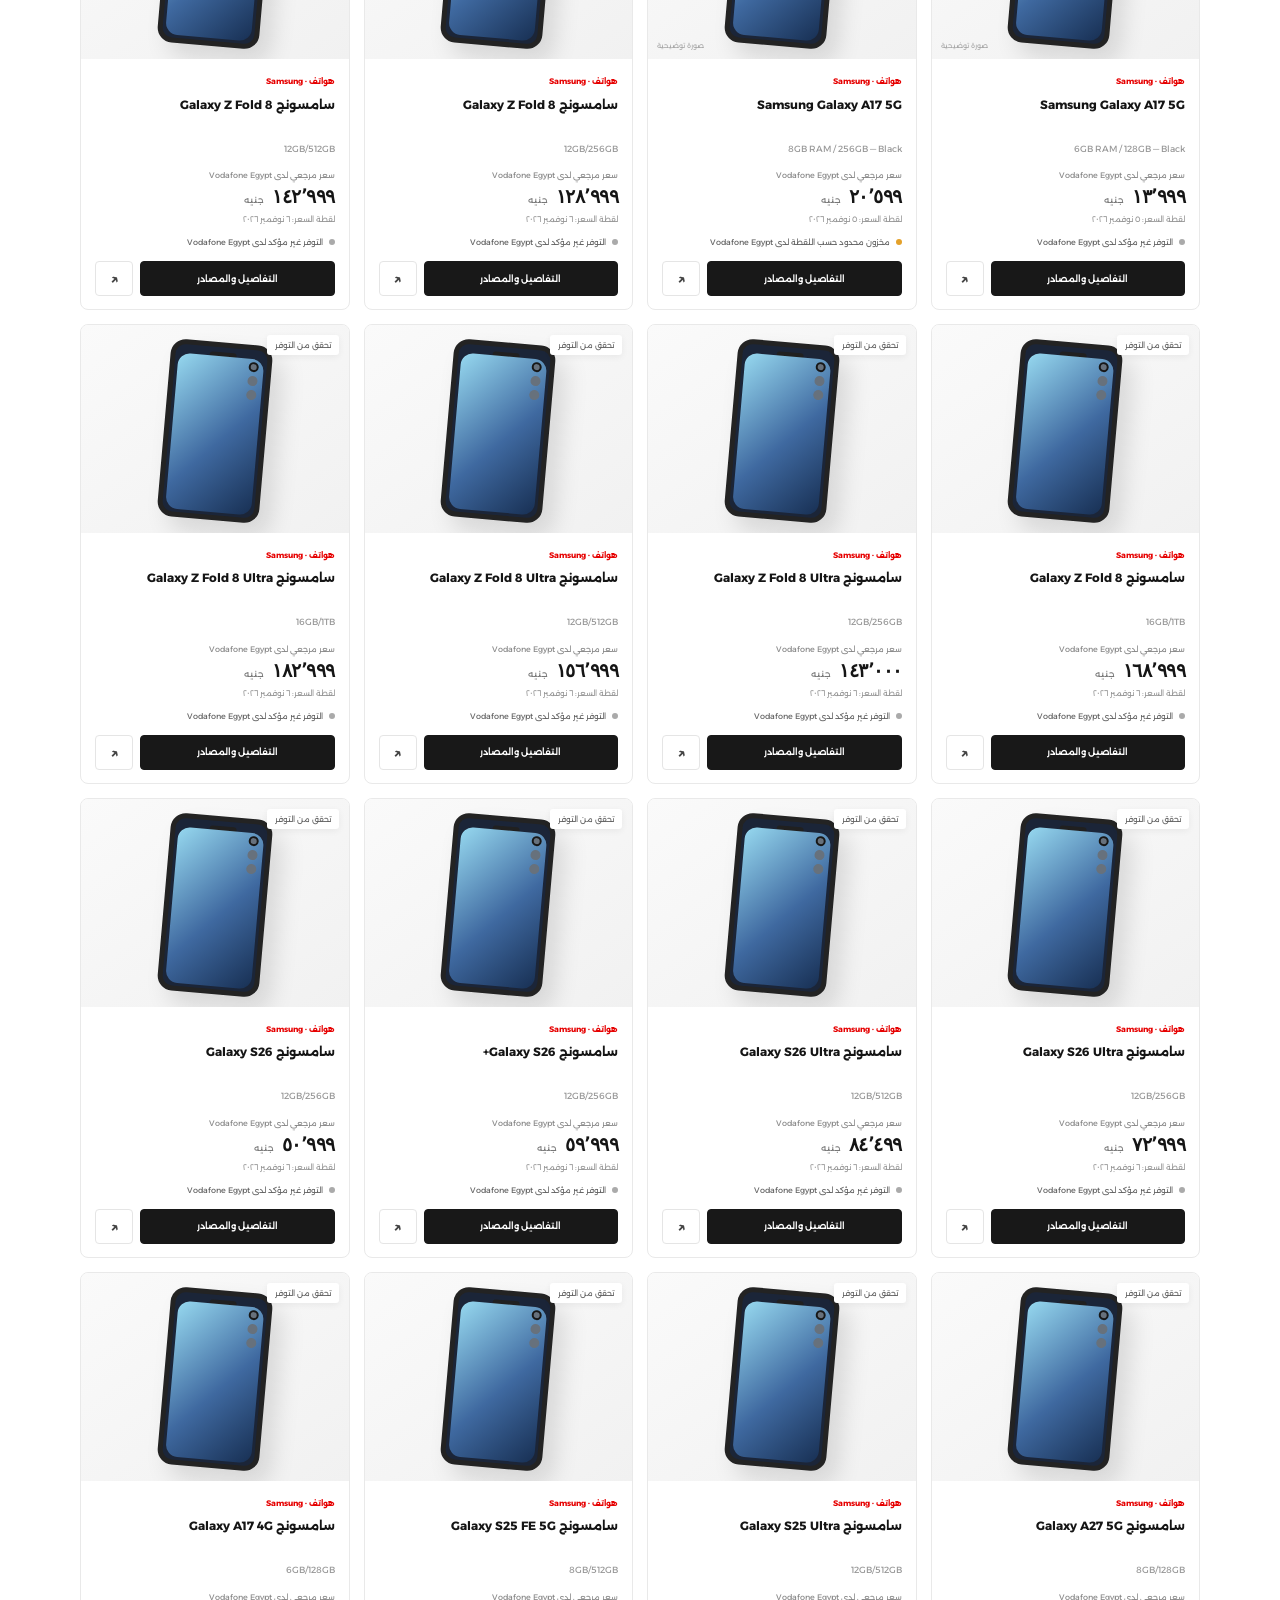
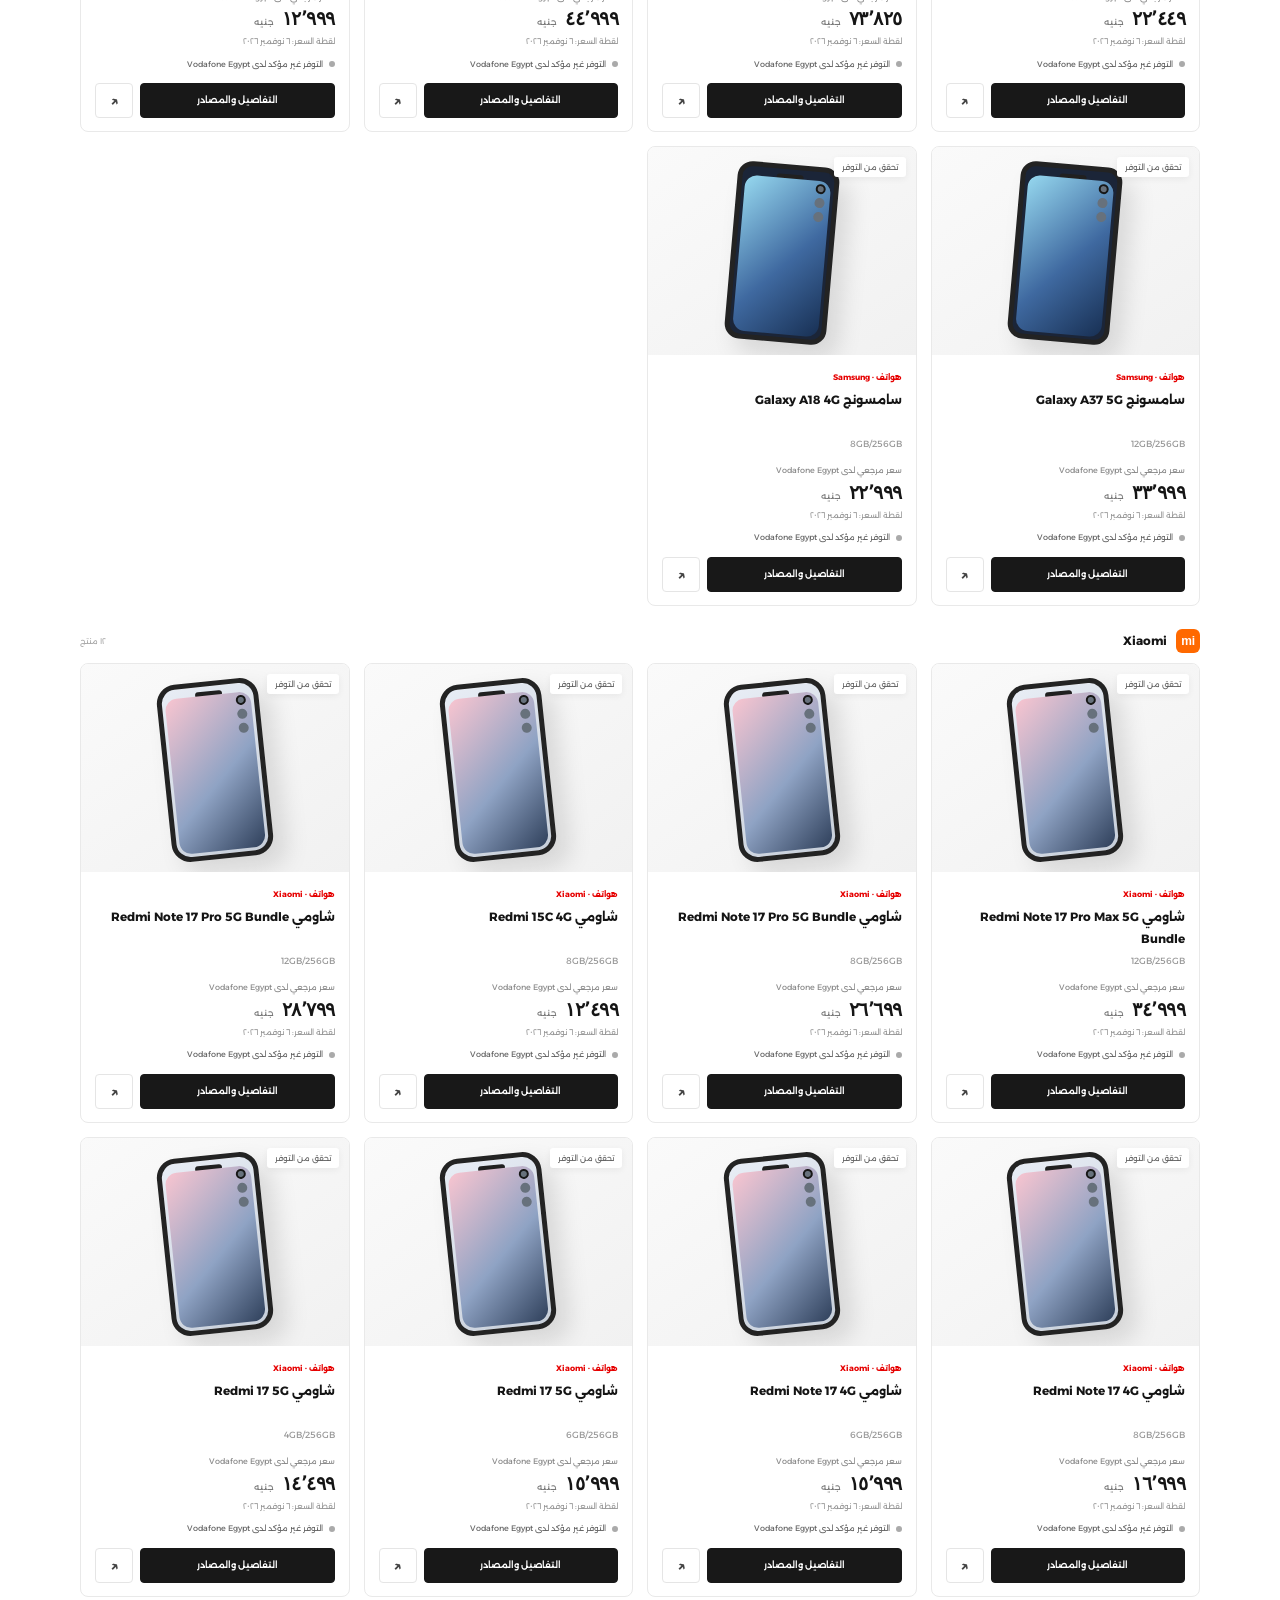
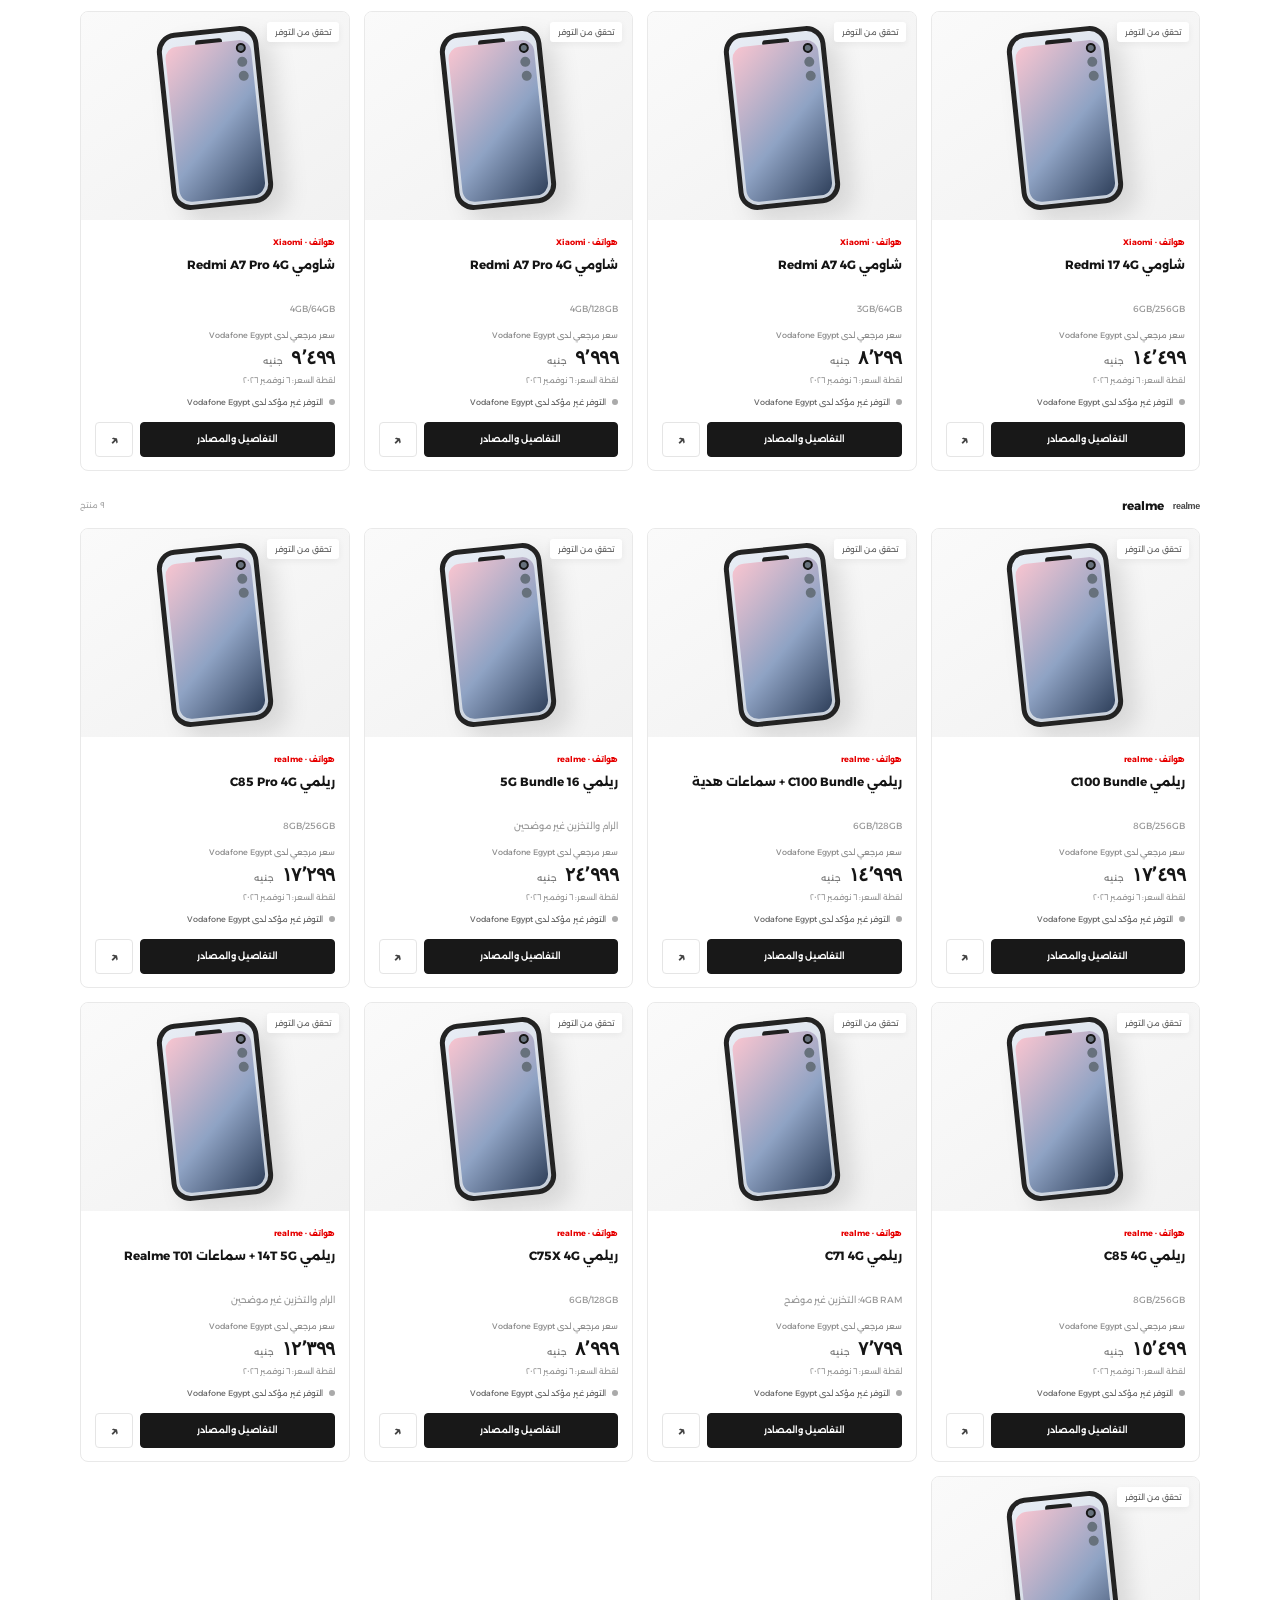
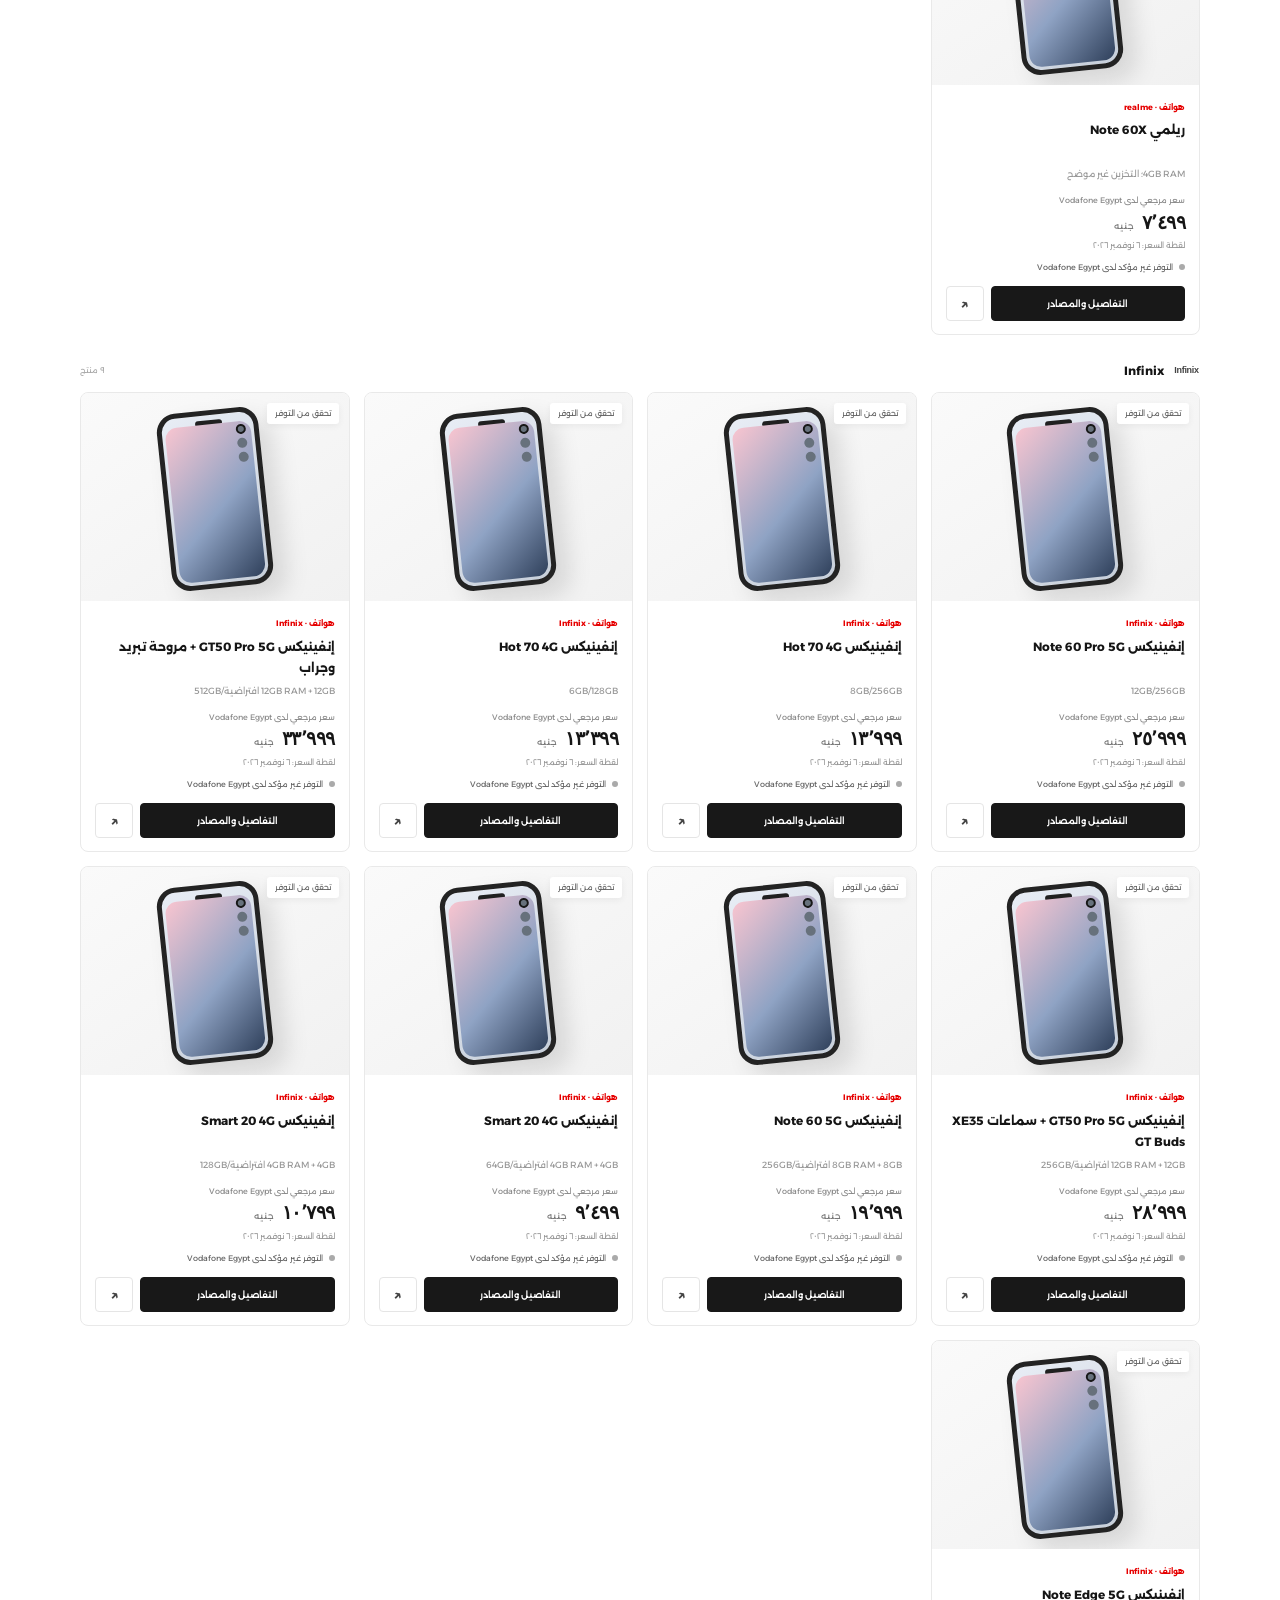
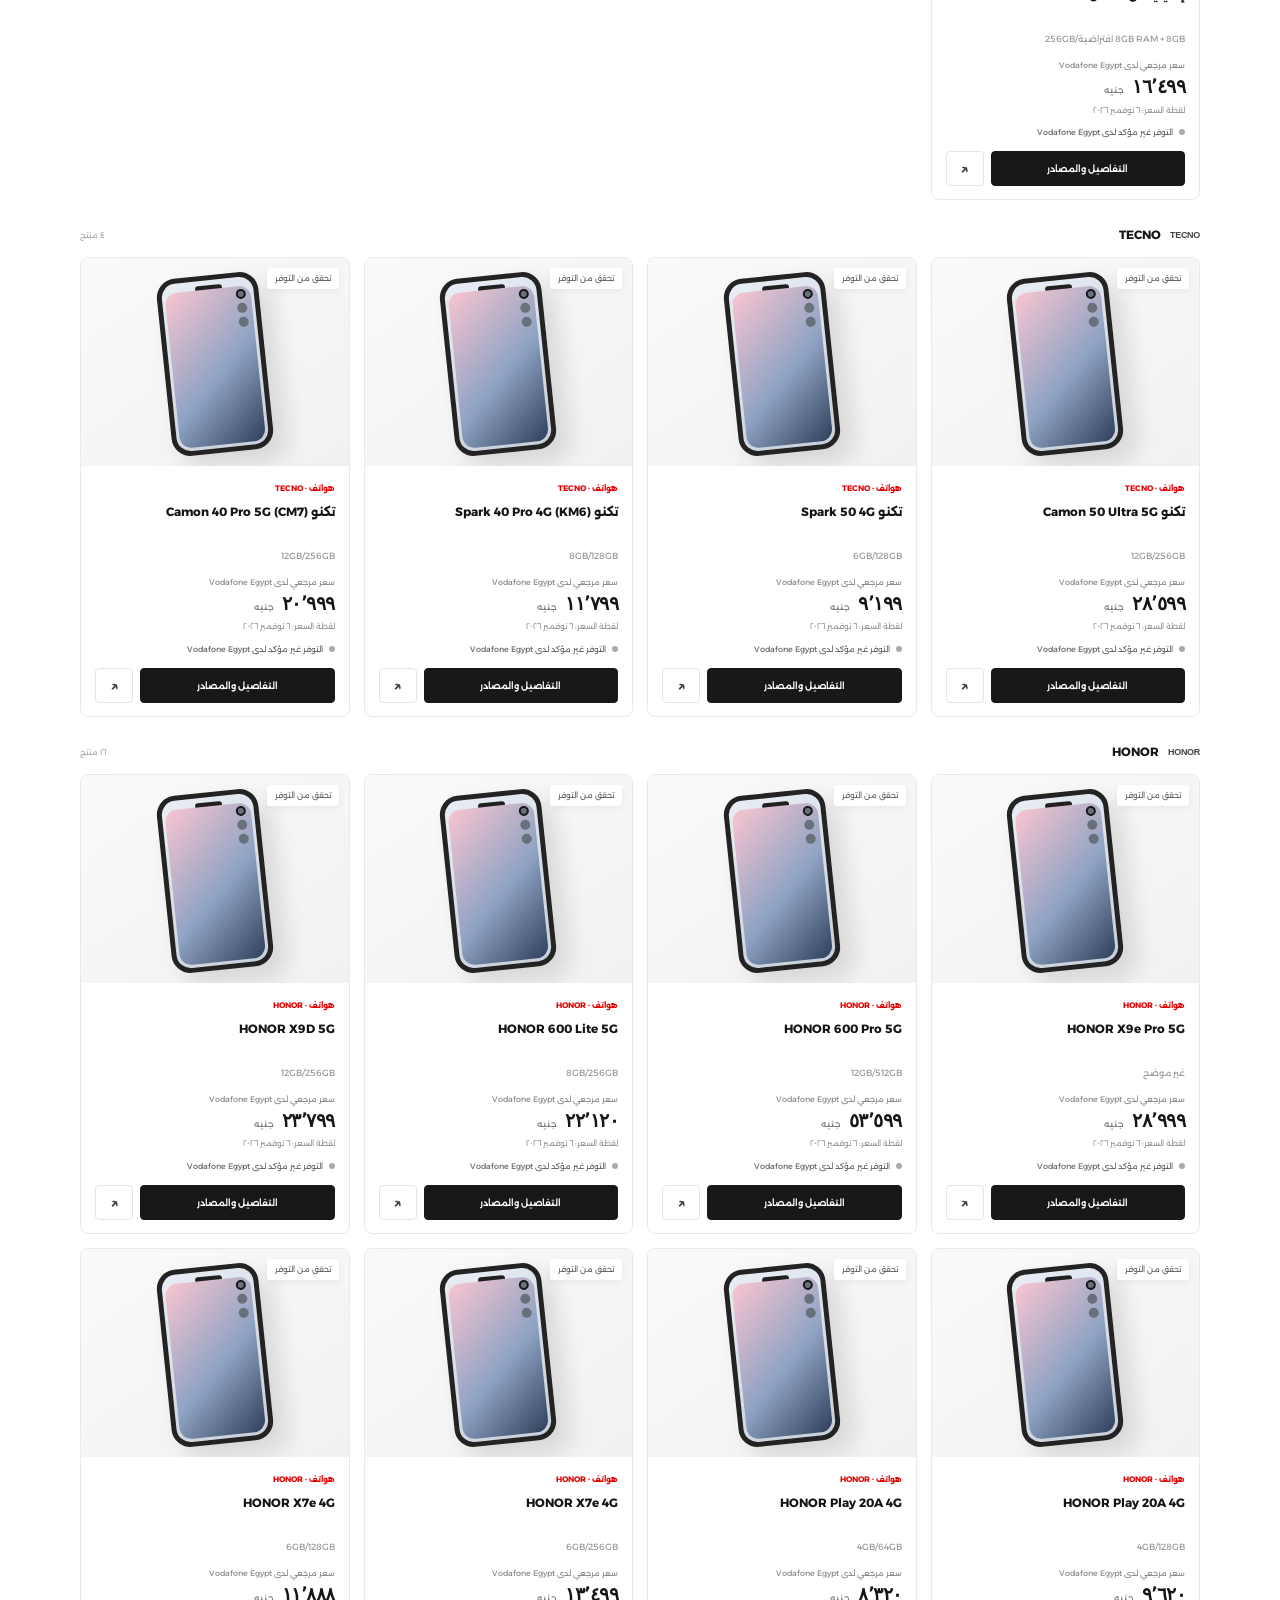
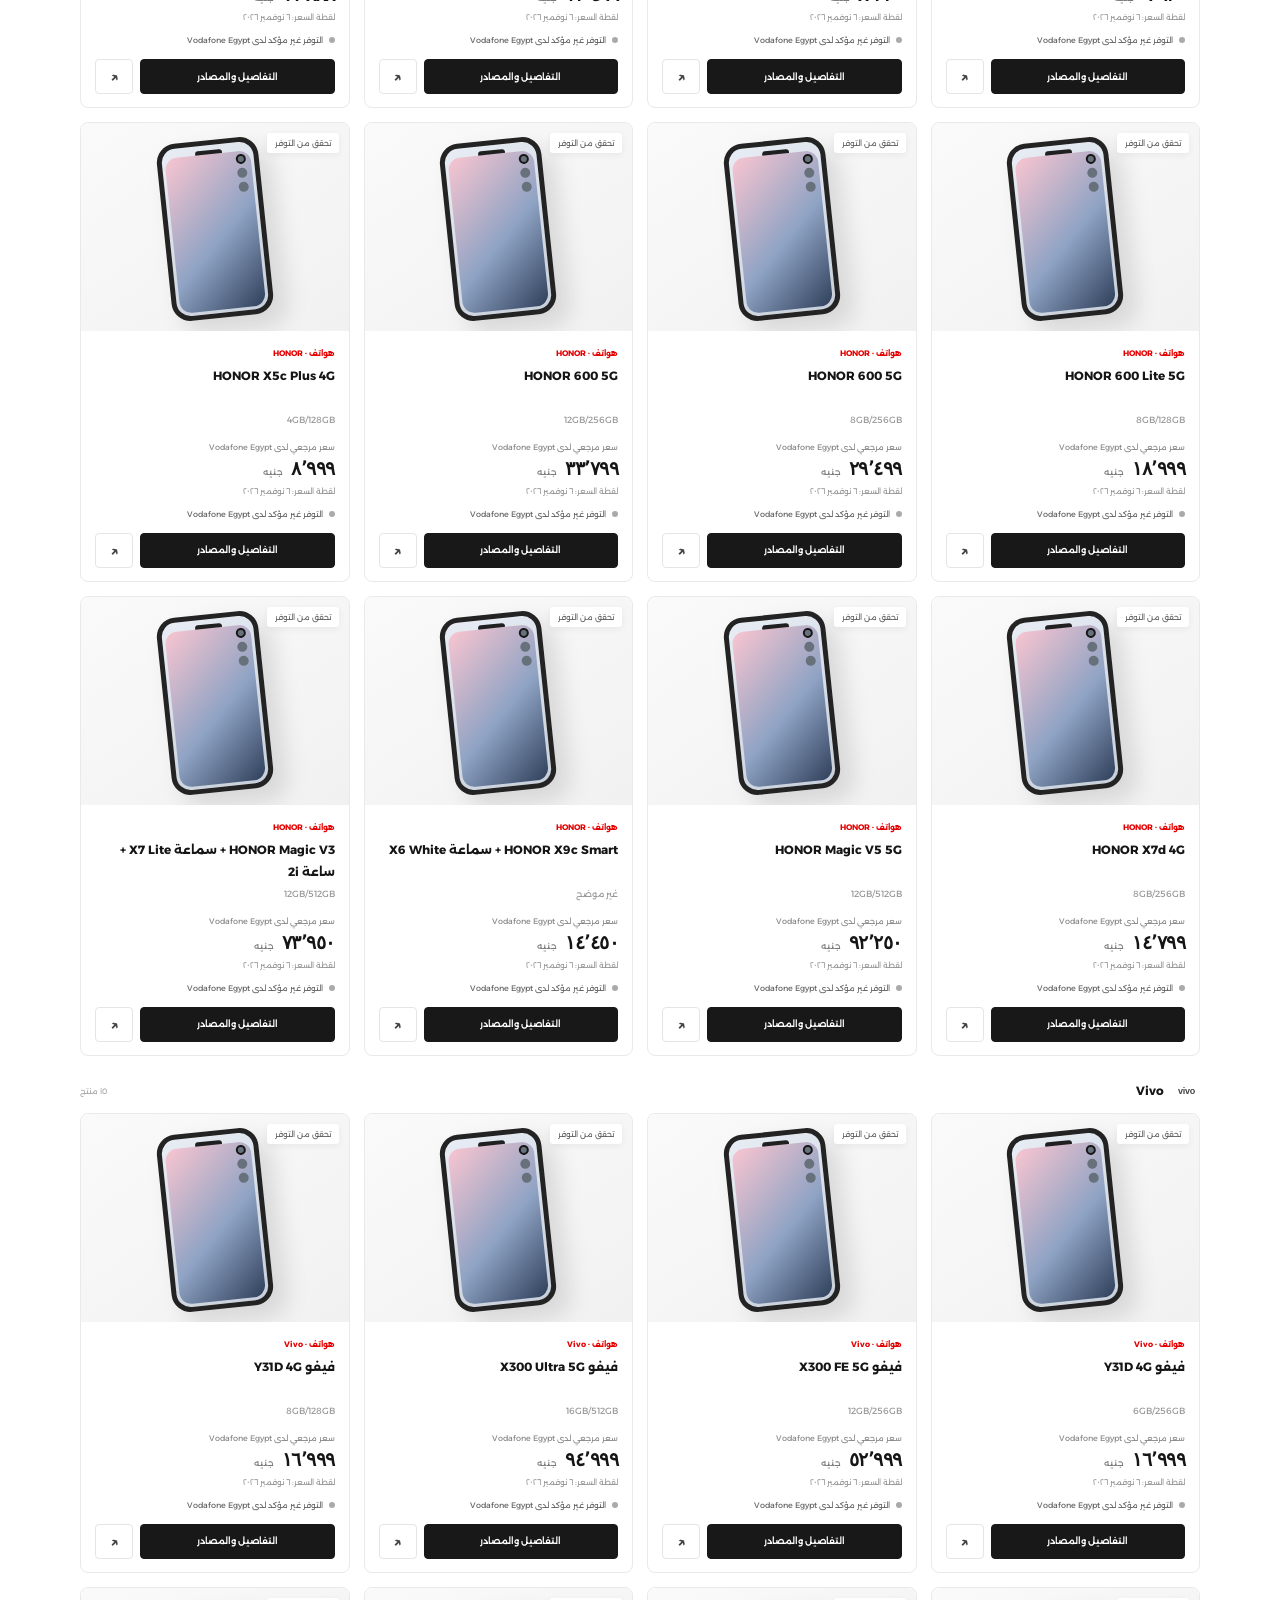
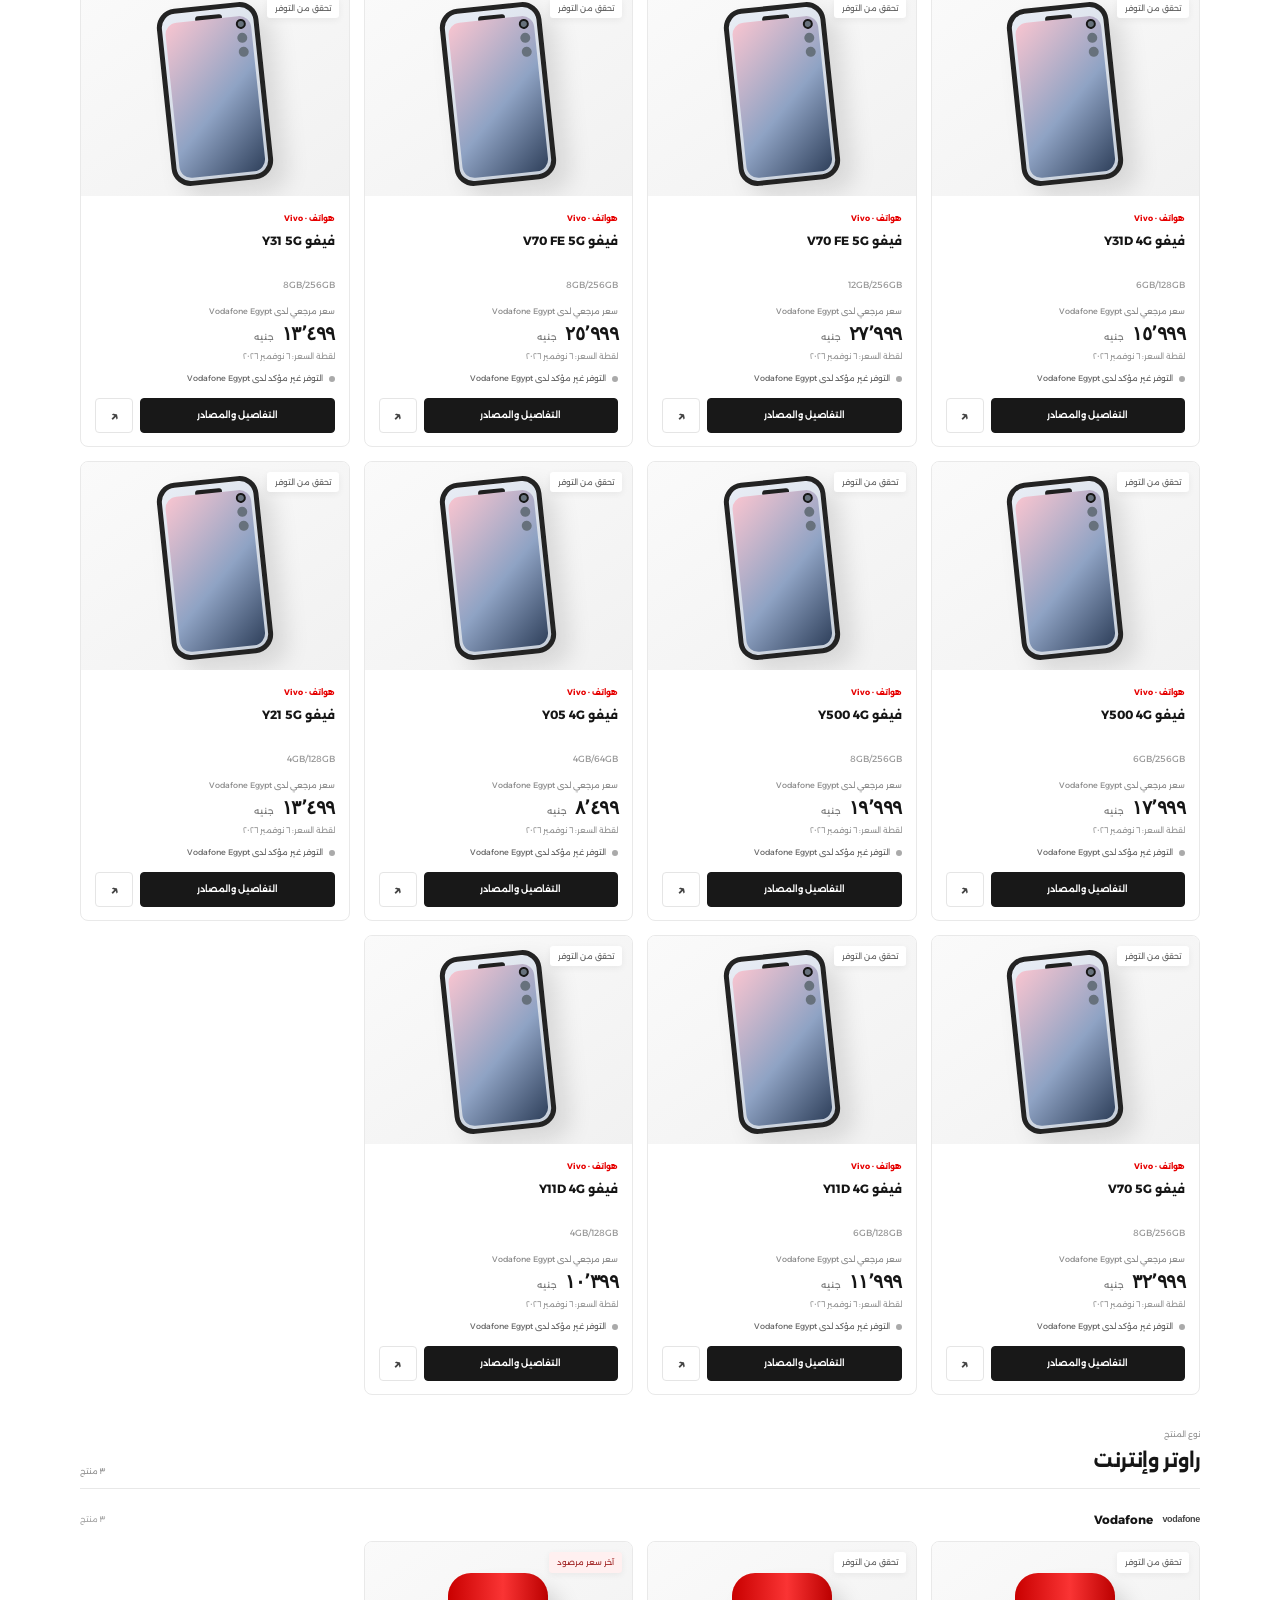
==== commit 78567f02: "Organize catalogue browsing by product type and brand" ====
--- a/vodafone-egypt-catalog/index.html
+++ b/vodafone-egypt-catalog/index.html
@@ -70,6 +70,11 @@
         <label class="availability-filter"><input type="checkbox" id="availableOnly"><span class="custom-check"></span> المتاح فقط</label>
       </div>
 
+      <div class="brand-browser" aria-label="تصفية حسب الماركة">
+        <div class="brand-browser-heading"><div><b>تسوّق حسب الماركة</b><small>اختار الماركة لعرض منتجاتها داخل النوع المحدد</small></div><span id="brandResultCount">—</span></div>
+        <div class="brand-tiles" id="brandFilters"></div>
+      </div>
+
       <div class="catalog-filters" aria-label="فلاتر السعر والمتجر والتاريخ">
         <label for="storeFilter">المتجر<select id="storeFilter"><option value="">كل المتاجر</option></select></label>
         <label for="dateFilter">تاريخ لقطة السعر<select id="dateFilter"><option value="">كل تواريخ اللقطات</option></select></label>
@@ -80,7 +85,7 @@
       <div id="bestPicks" class="best-picks" aria-label="أفضل خيارات السعر"></div>
 
       <div class="results-line"><span id="resultCount">—</span><button id="resetFilters" class="reset-button">إعادة ضبط الفلاتر ↺</button></div>
-      <div id="productGrid" class="product-grid" aria-live="polite"></div>
+      <div id="productGrid" class="product-groups" aria-live="polite"></div>
       <div id="emptyState" class="empty-state" hidden><span>⌕</span><h3>مفيش نتائج مطابقة</h3><p>جرّب كلمة بحث مختلفة أو امسح الفلاتر.</p><button id="clearSearch" class="button button-dark">عرض كل المنتجات</button></div>
     </section>
 
--- a/vodafone-egypt-catalog/styles.css
+++ b/vodafone-egypt-catalog/styles.css
@@ -122,3 +122,56 @@
 .live-dot{background:#b6b6b6;box-shadow:none}.status-pulse{background:#d39214;box-shadow:0 0 0 4px rgba(211,146,20,.13)}
 
 .product-badge.sold_out{color:#a42c2c;background:#fff0f0}.availability.sold_out:before{background:#c64d4d}.availability.unknown:before{background:#aaa}
+
+
+/* Product taxonomy: browse by type, then brand */
+.category-chips{gap:8px}
+.category-chips .chip{display:inline-flex;align-items:center;gap:8px;border-radius:6px;padding:9px 13px}
+.category-chips .chip small{font:700 8px Arial,sans-serif;opacity:.62}
+.category-chips .chip.active small{opacity:.9}
+.brand-browser{margin:20px 0 18px;border:1px solid #ececec;border-radius:9px;background:#fff;padding:14px 14px 12px}
+.brand-browser-heading{display:flex;justify-content:space-between;align-items:center;gap:12px;margin-bottom:12px}
+.brand-browser-heading b{display:block;font-size:12px}
+.brand-browser-heading small{display:block;color:#999;font-size:8px;margin-top:4px}
+.brand-browser-heading>span{font-size:8px;color:#999;white-space:nowrap}
+.brand-tiles{display:flex;gap:10px;overflow-x:auto;overscroll-behavior-x:contain;scroll-snap-type:x mandatory;padding:1px 1px 8px;scrollbar-width:thin;scrollbar-color:#ccc transparent}
+.brand-tile{flex:0 0 132px;min-width:0;height:88px;display:flex;flex-direction:column;align-items:center;justify-content:center;gap:5px;border:1px solid #e5e5e5;border-radius:5px;background:#fff;color:#202020;cursor:pointer;scroll-snap-align:start;transition:border-color .18s,box-shadow .18s,background .18s}
+.brand-tile:hover{border-color:#aaa;box-shadow:0 4px 12px rgba(0,0,0,.05)}
+.brand-tile.active{border-color:#d50000;box-shadow:inset 0 0 0 1px #d50000;background:#fffdfd}
+.brand-tile b{font-size:9px;line-height:1.2}
+.brand-tile small{font-size:7px;color:#aaa}
+.brand-wordmark{height:34px;max-width:112px;display:flex;align-items:center;justify-content:center;color:#111;font:700 15px Arial,sans-serif;letter-spacing:-.6px;white-space:nowrap}
+.brand-wordmark.brand-samsung{font-size:13px;letter-spacing:-1px}
+.brand-wordmark.brand-xiaomi{height:30px;width:30px;max-width:30px;background:#ff6900;color:#fff;border-radius:9px;font:700 17px Arial,sans-serif;letter-spacing:-1px}
+.brand-wordmark.brand-apple{font-size:14px;letter-spacing:1px}
+.brand-wordmark.brand-realme{font-size:17px;font-weight:800}
+.brand-wordmark.brand-honor{letter-spacing:2px}
+.brand-wordmark.brand-jbl{font-style:italic;font-size:19px}
+.brand-wordmark.brand-infinix{font-weight:400;letter-spacing:0}
+.brand-mark-all{height:34px;width:34px;border-radius:50%;display:grid;place-items:center;background:#f3f3f3;color:#444;font-size:11px;font-weight:700}
+.product-groups{display:block}
+.catalog-type-group{margin:26px 0 32px}
+.catalog-type-heading{display:flex;align-items:end;justify-content:space-between;gap:12px;padding:0 0 10px;border-bottom:1px solid #e8e8e8;margin-bottom:15px}
+.catalog-type-heading>div>span{display:block;color:#999;font-size:8px;margin-bottom:3px}
+.catalog-type-heading h3{font-size:19px;margin:0;letter-spacing:-.3px}
+.catalog-type-heading>small{font-size:8px;color:#999;white-space:nowrap}
+.brand-product-group{margin:18px 0 23px}
+.brand-group-heading{display:flex;align-items:center;justify-content:space-between;gap:12px;margin-bottom:10px}
+.brand-group-heading>div{display:flex;align-items:center;gap:9px}
+.brand-group-heading h4{margin:0;font-size:12px}
+.brand-group-heading>small{color:#aaa;font-size:8px}
+.brand-group-mark{max-width:88px;min-width:27px;height:24px;display:inline-flex;align-items:center;justify-content:center;color:#444;font:700 9px Arial,sans-serif;letter-spacing:-.3px}
+.brand-group-mark.brand-xiaomi{width:24px;min-width:24px;background:#ff6900;color:#fff;border-radius:6px;font-size:12px}
+.brand-group-mark.brand-apple{font-size:9px;letter-spacing:.7px}
+.brand-group-mark.brand-samsung{font-size:8px}
+.brand-product-group .product-grid{grid-template-columns:repeat(4,minmax(0,1fr));gap:14px}
+@media(max-width:900px){.brand-product-group .product-grid{grid-template-columns:repeat(3,minmax(0,1fr))}}
+@media(max-width:650px){
+  .brand-browser{margin:16px 0;padding:12px 10px 9px}
+  .brand-tile{flex-basis:112px;height:78px}
+  .brand-wordmark{height:28px;font-size:13px}
+  .brand-wordmark.brand-xiaomi{height:27px;width:27px}
+  .catalog-type-heading h3{font-size:16px}
+  .brand-product-group .product-grid{grid-template-columns:repeat(2,minmax(0,1fr));gap:9px}
+  .brand-group-heading h4{font-size:11px}
+}
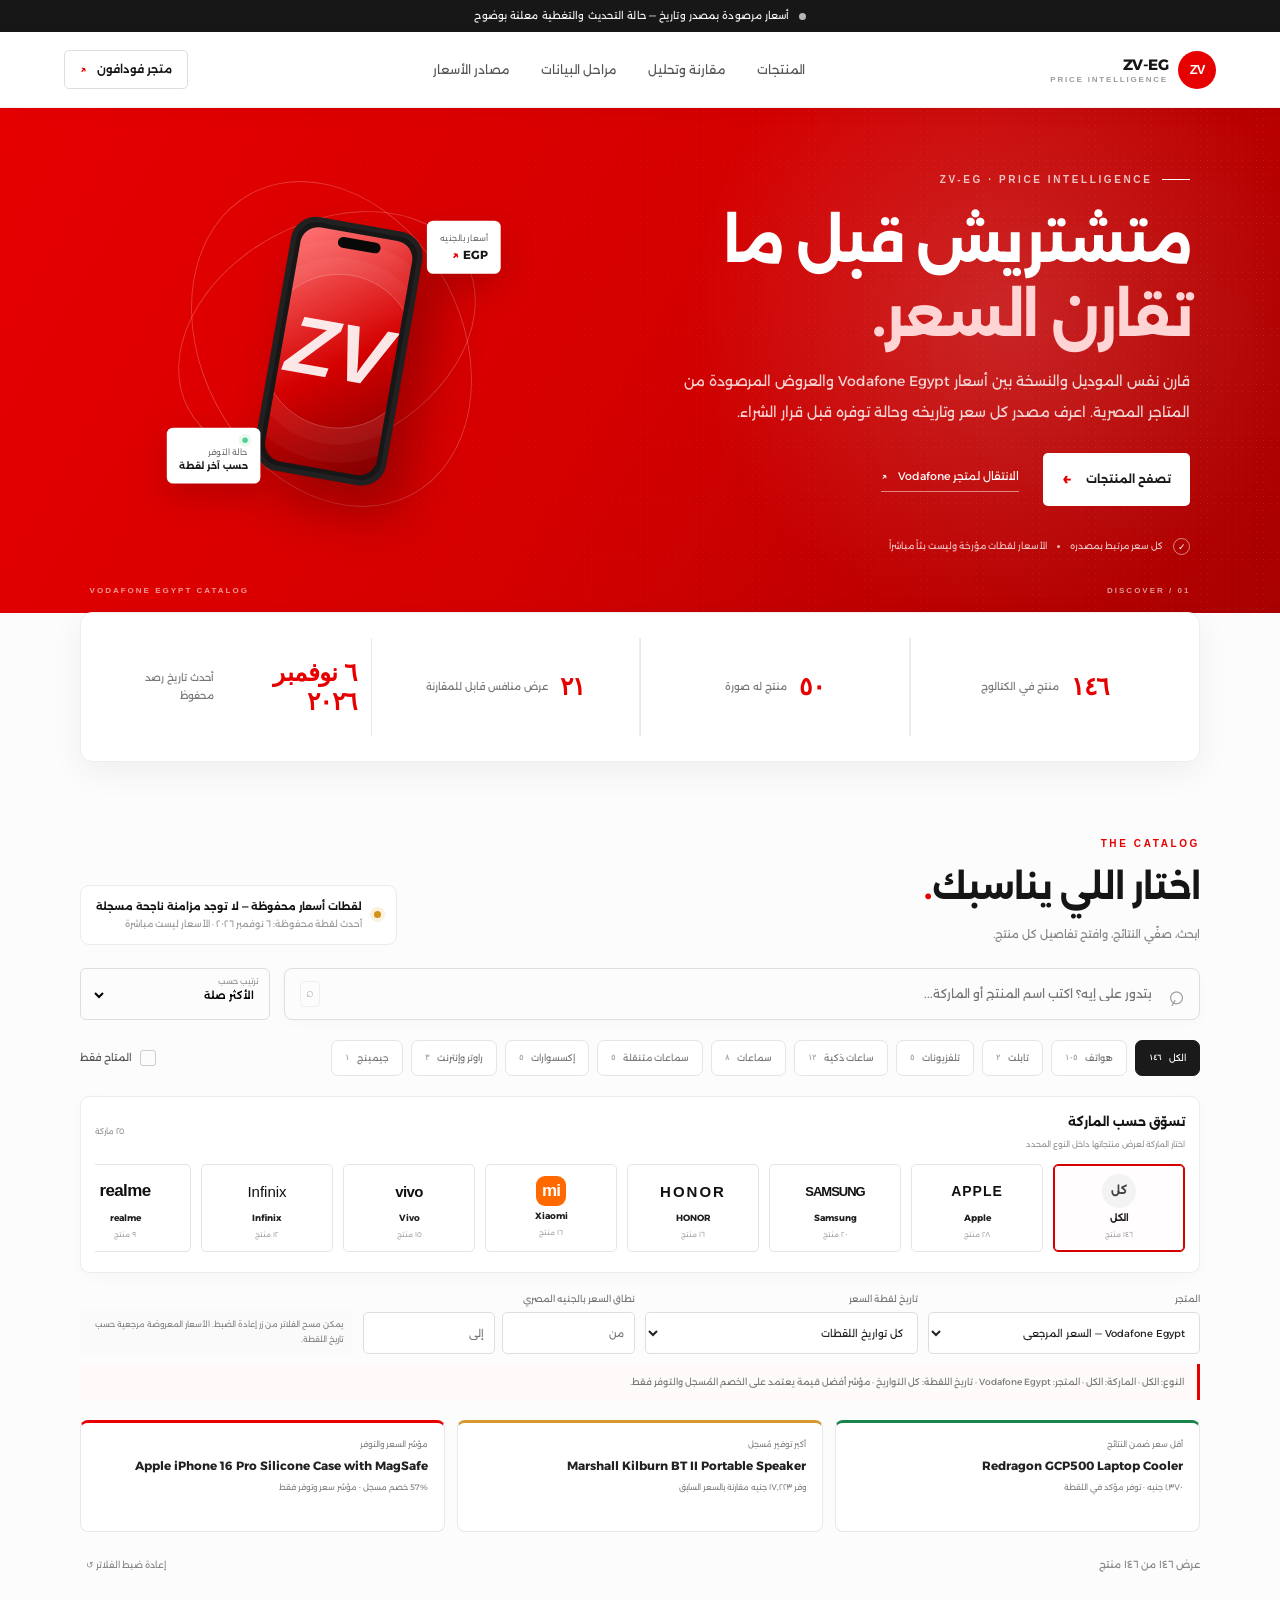
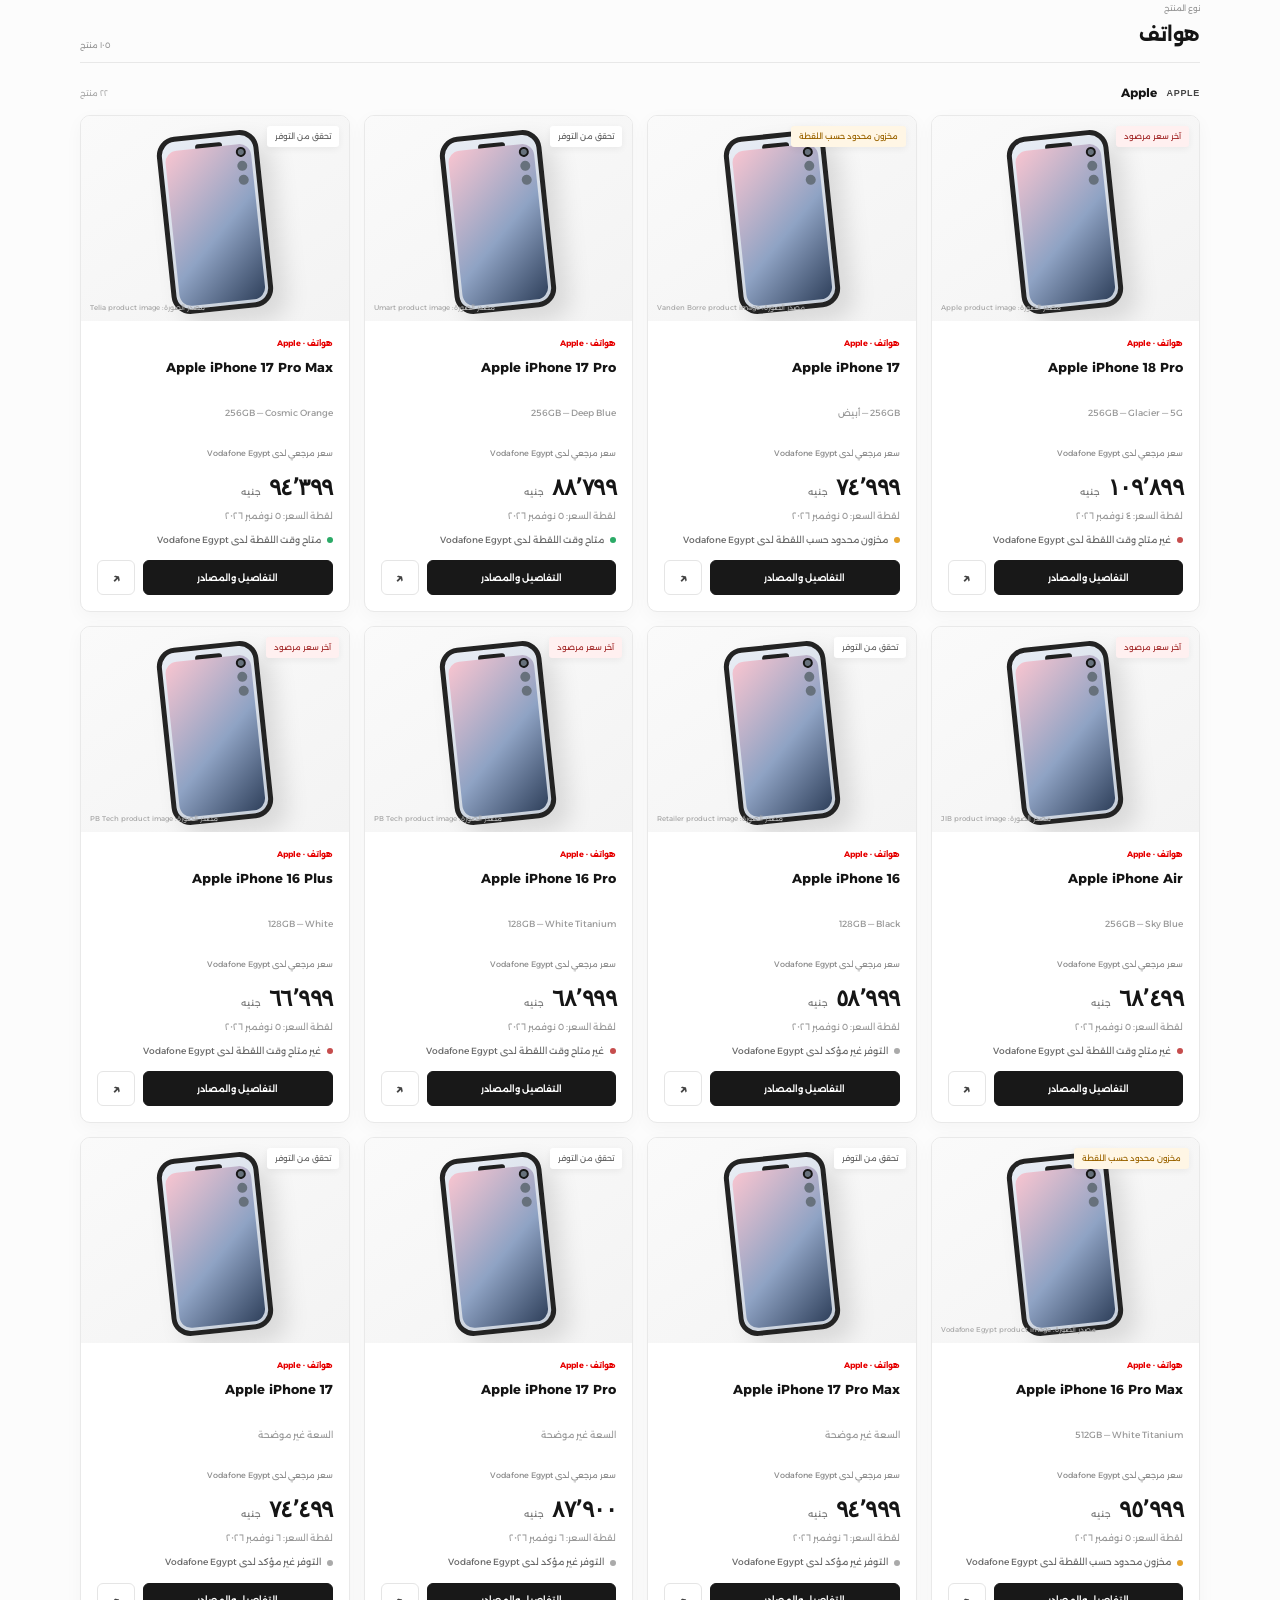
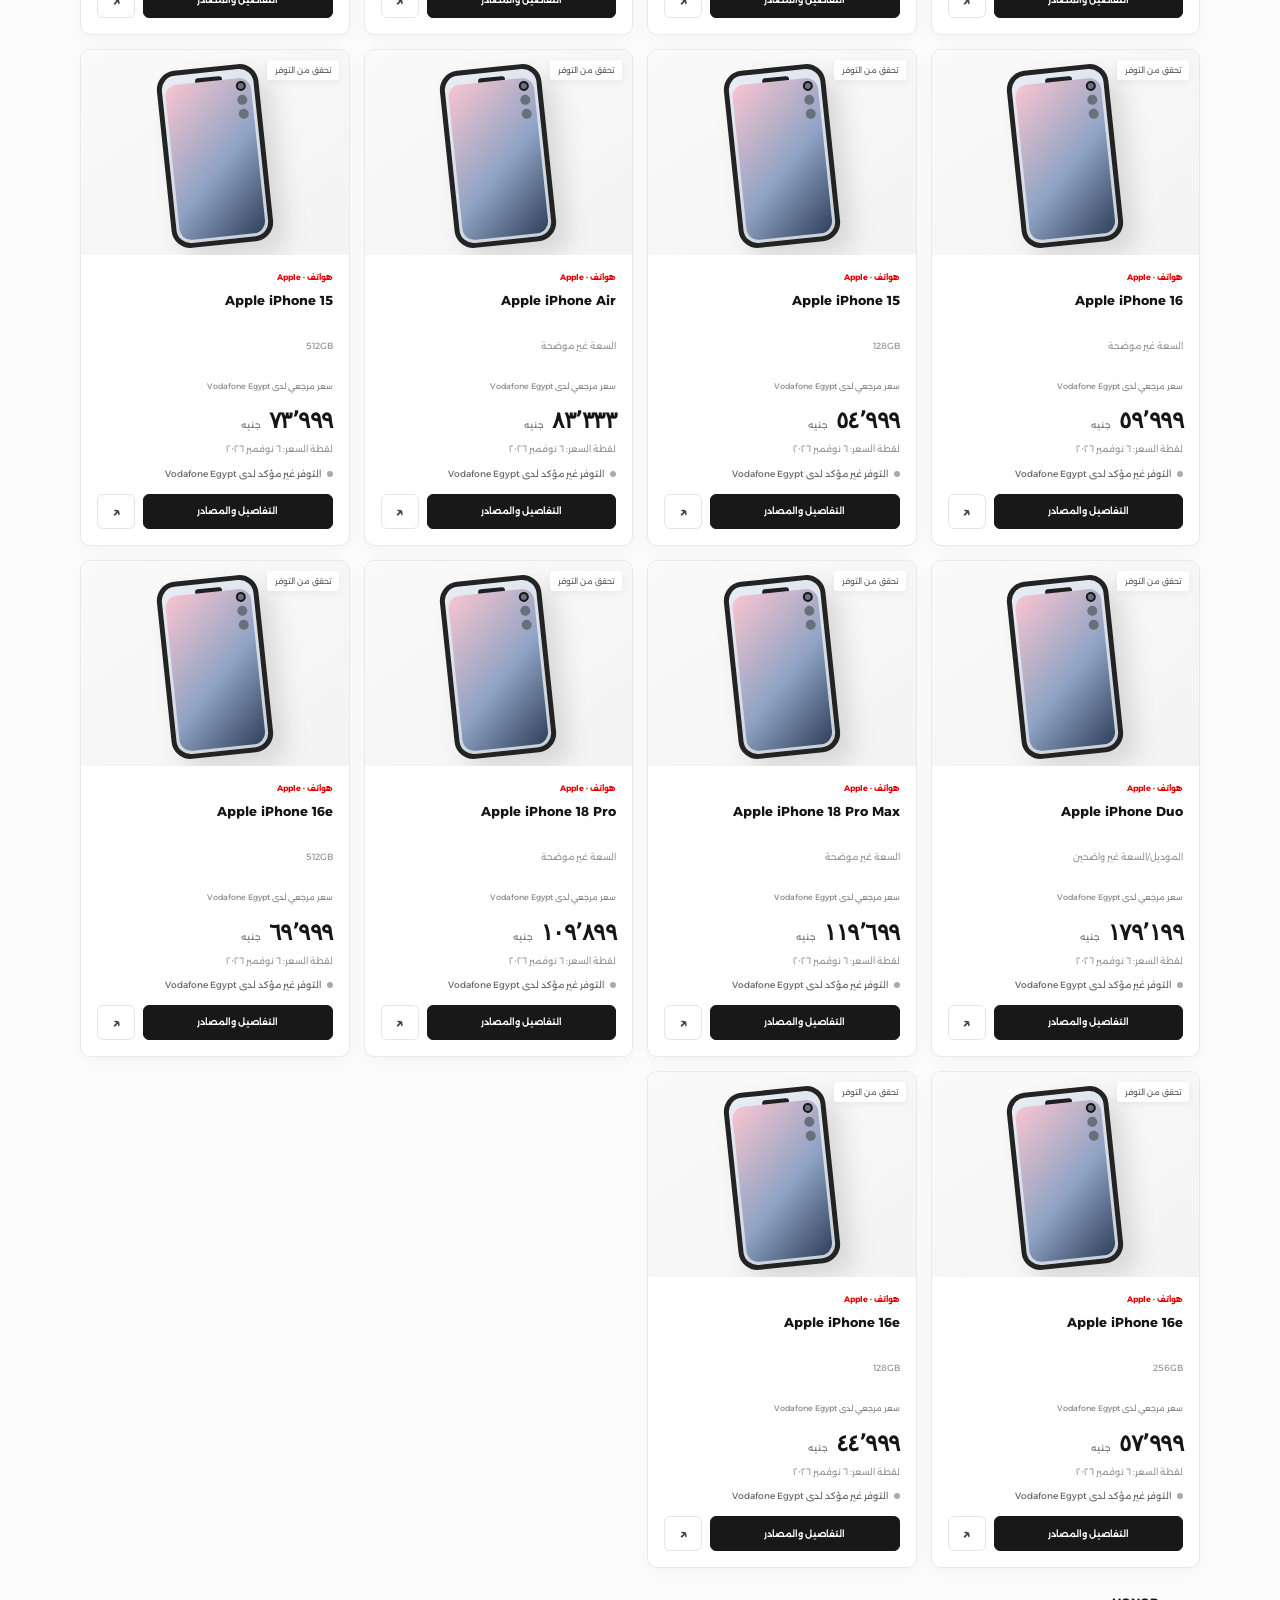
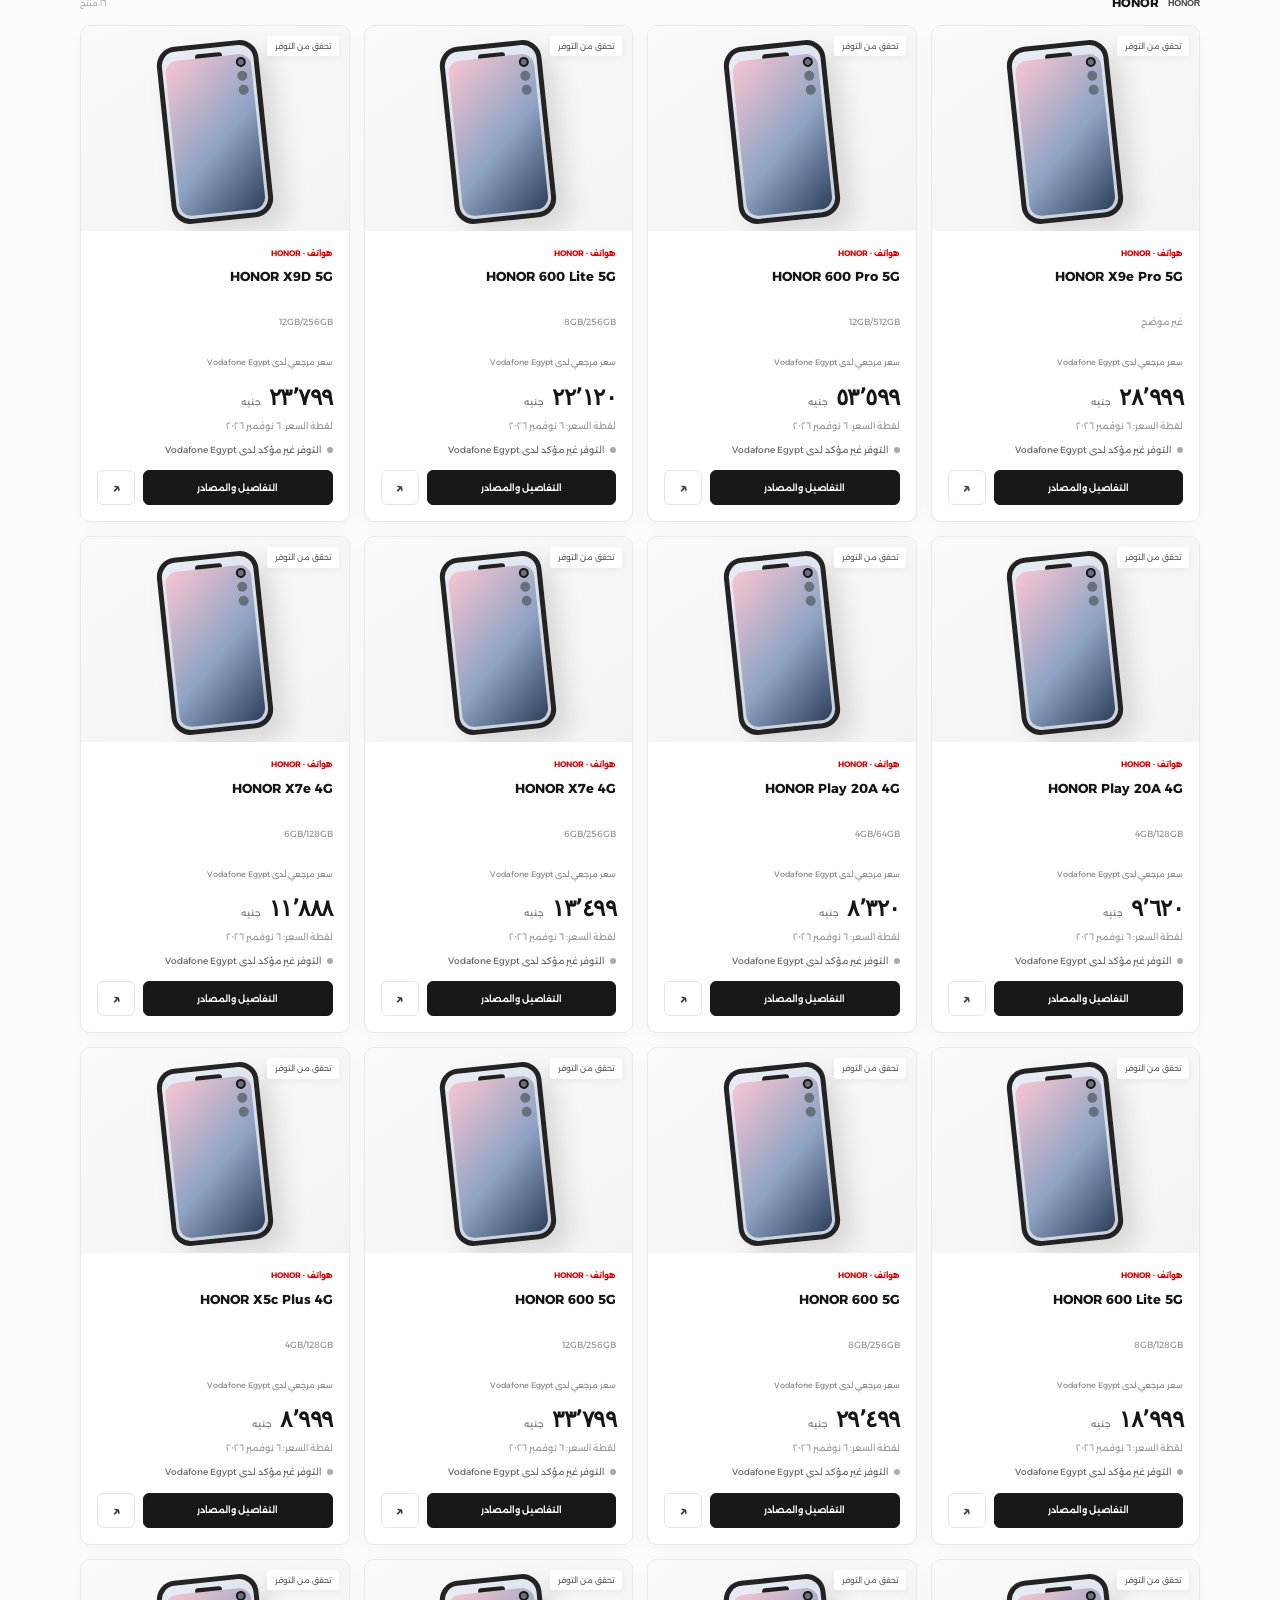
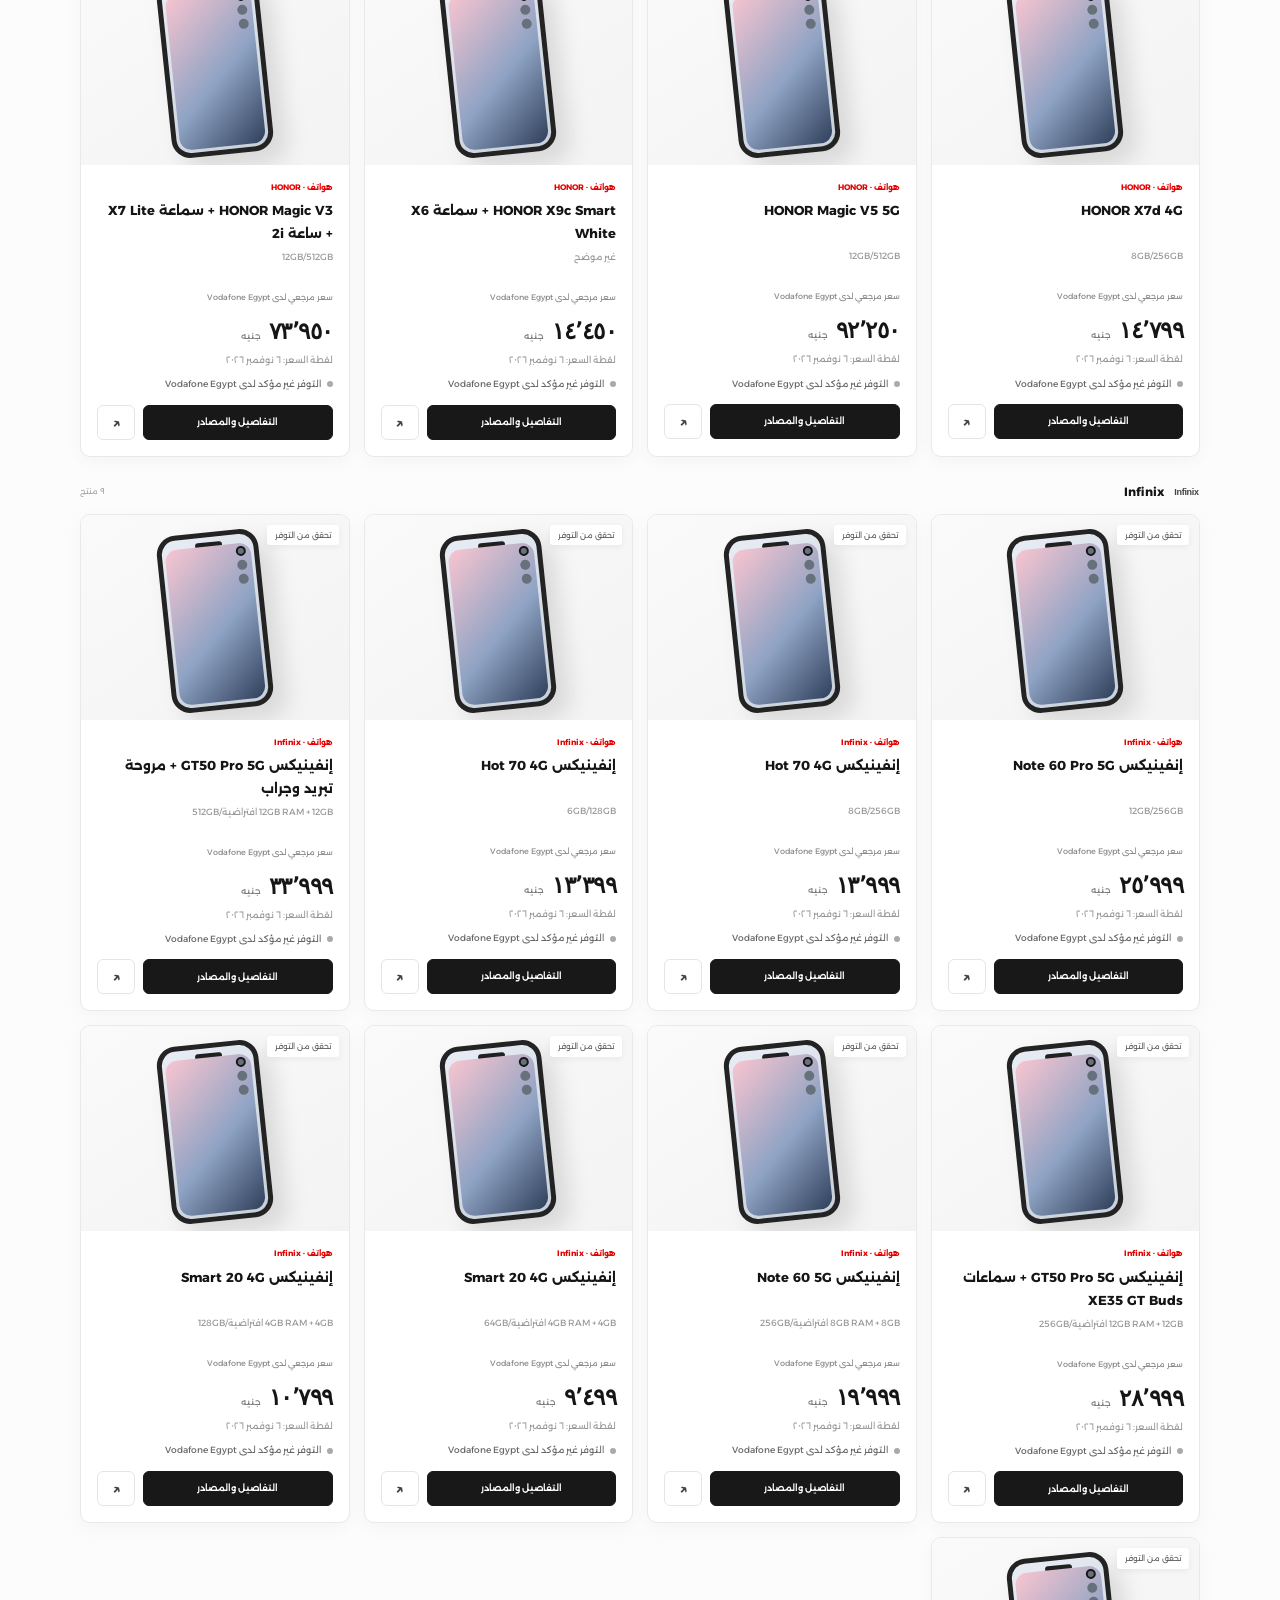
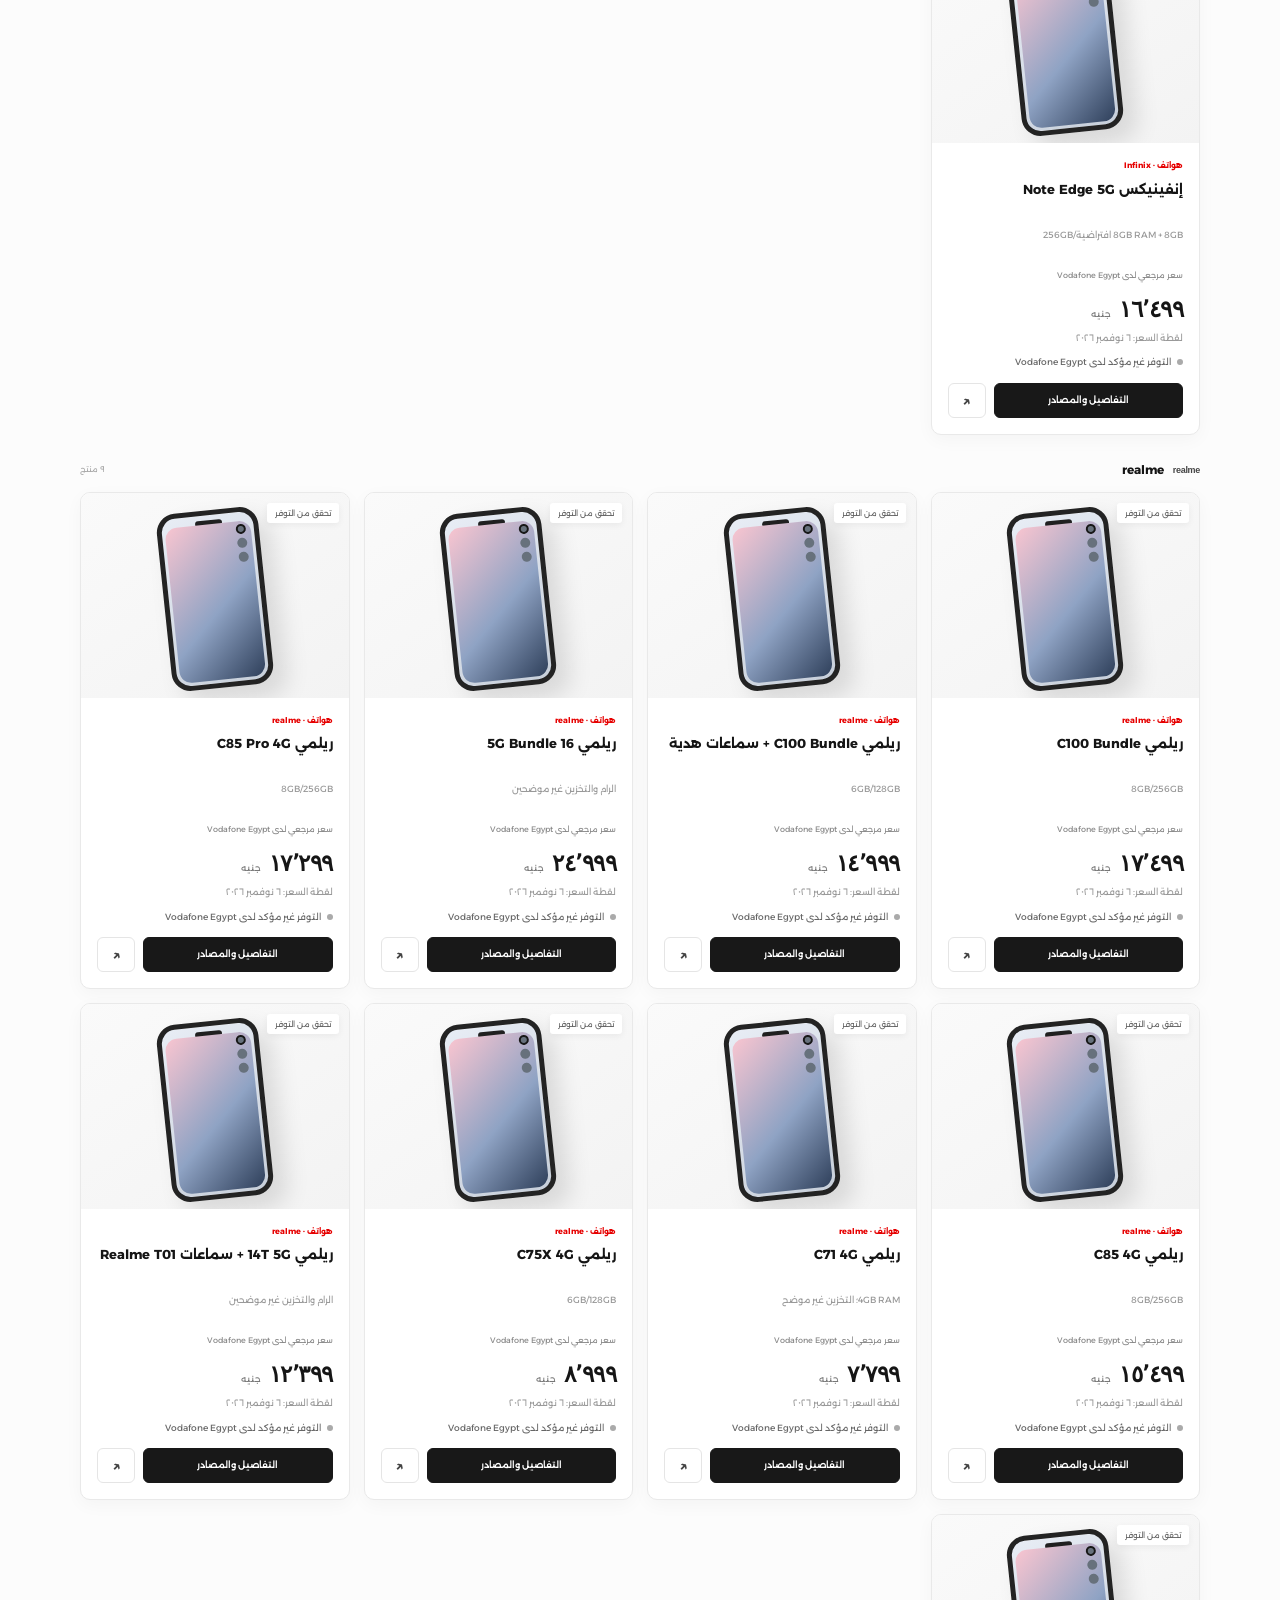
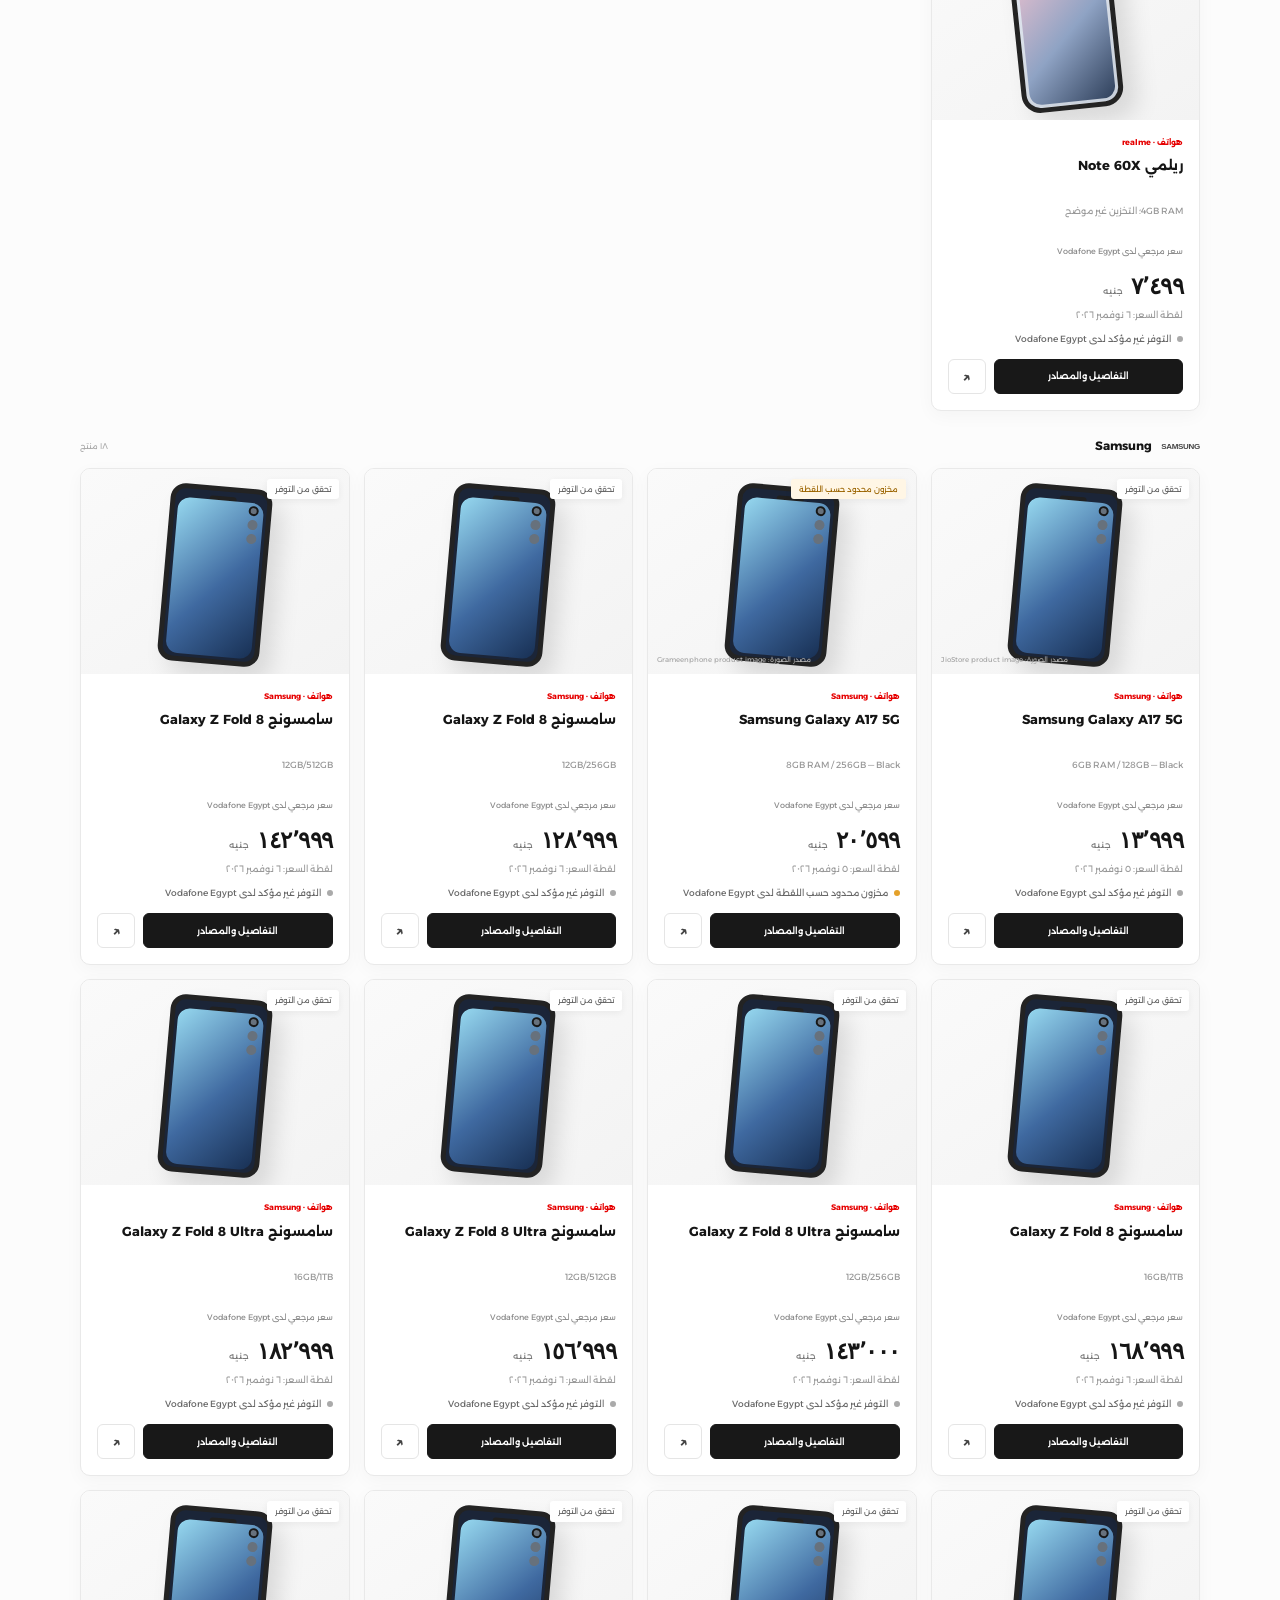
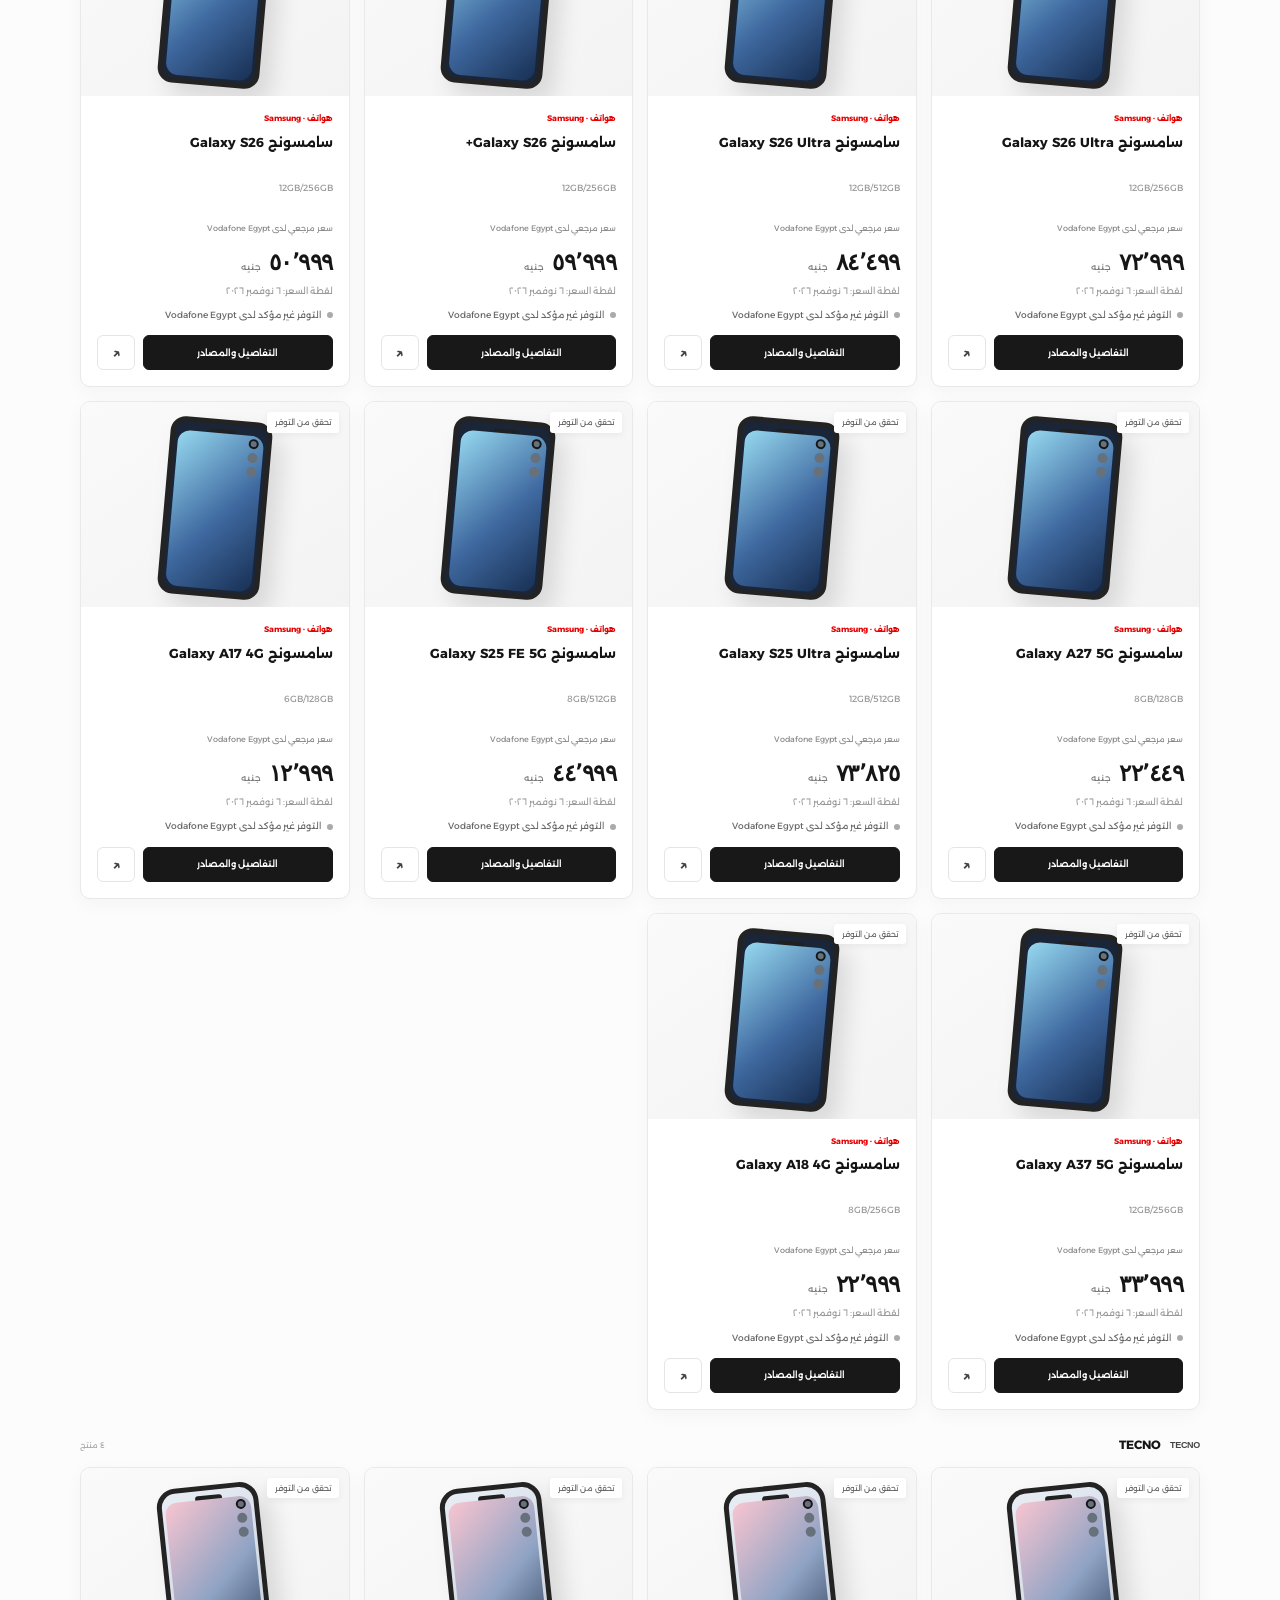
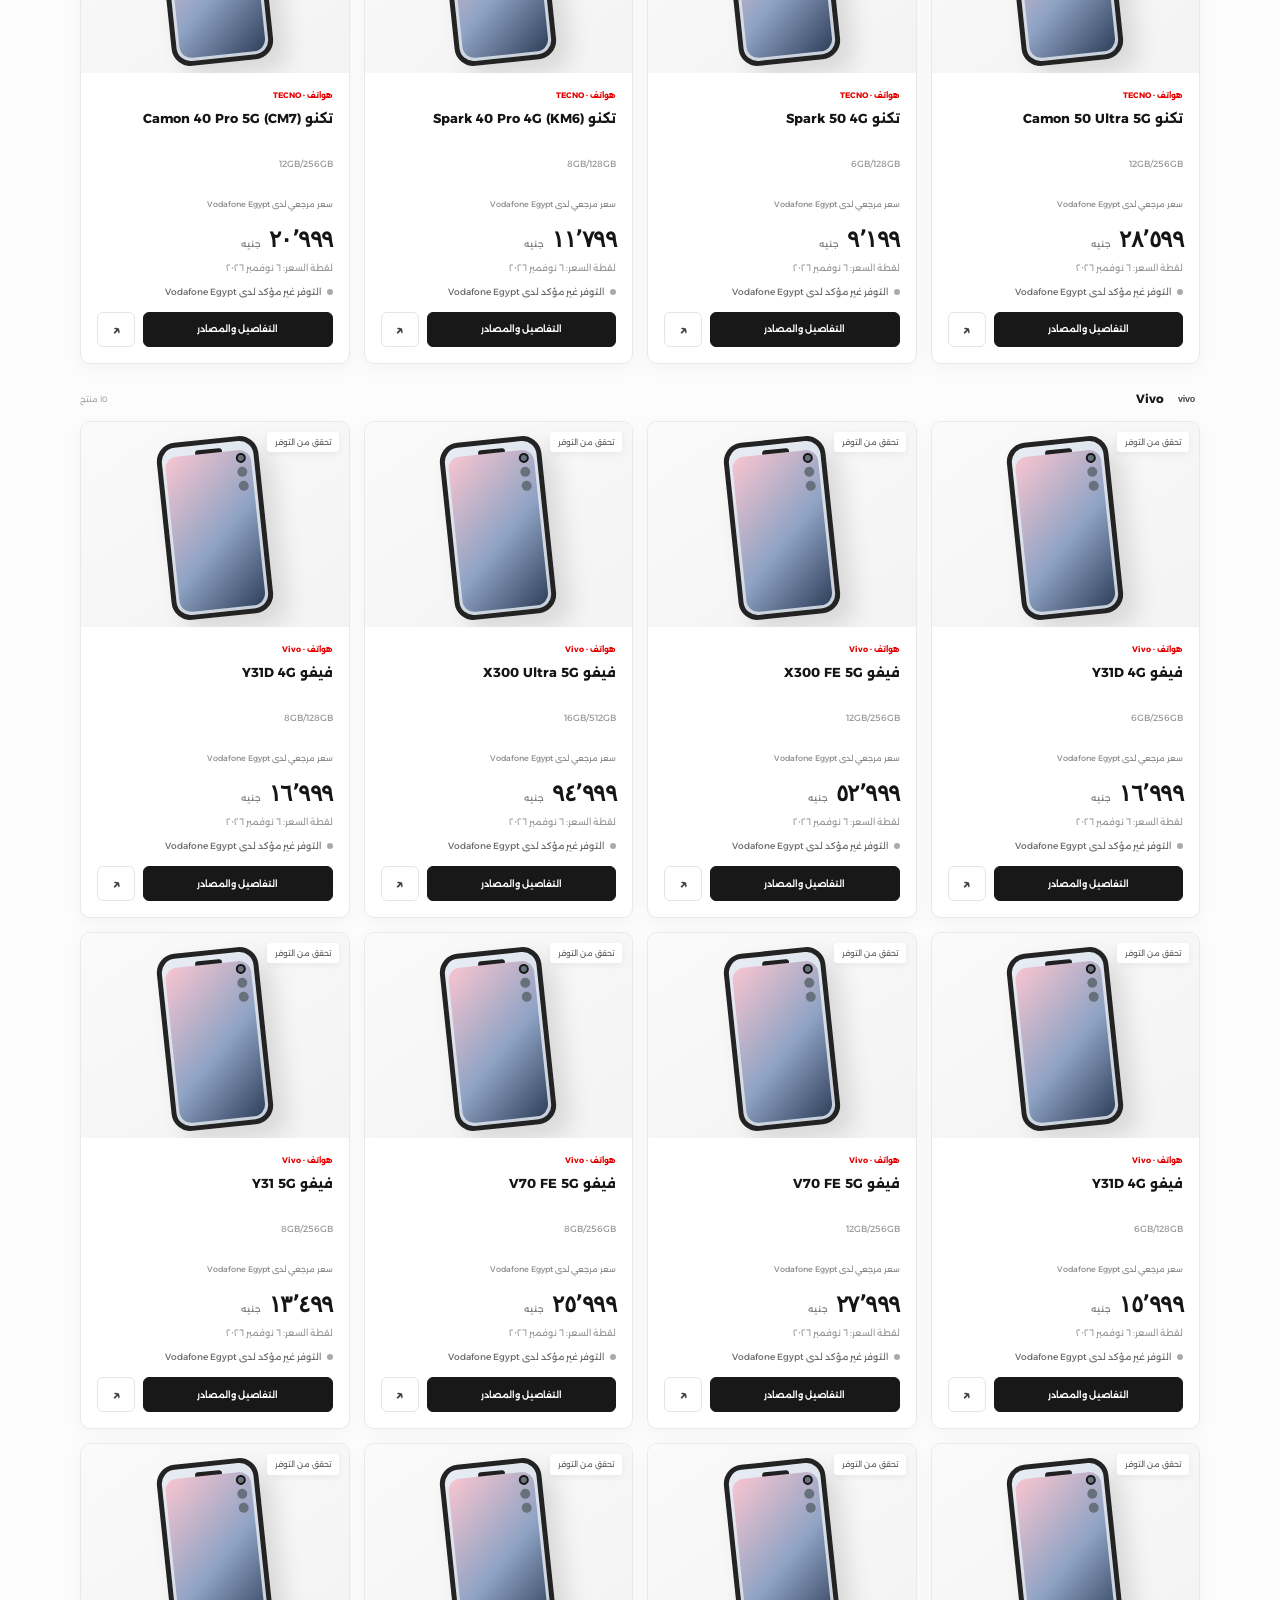
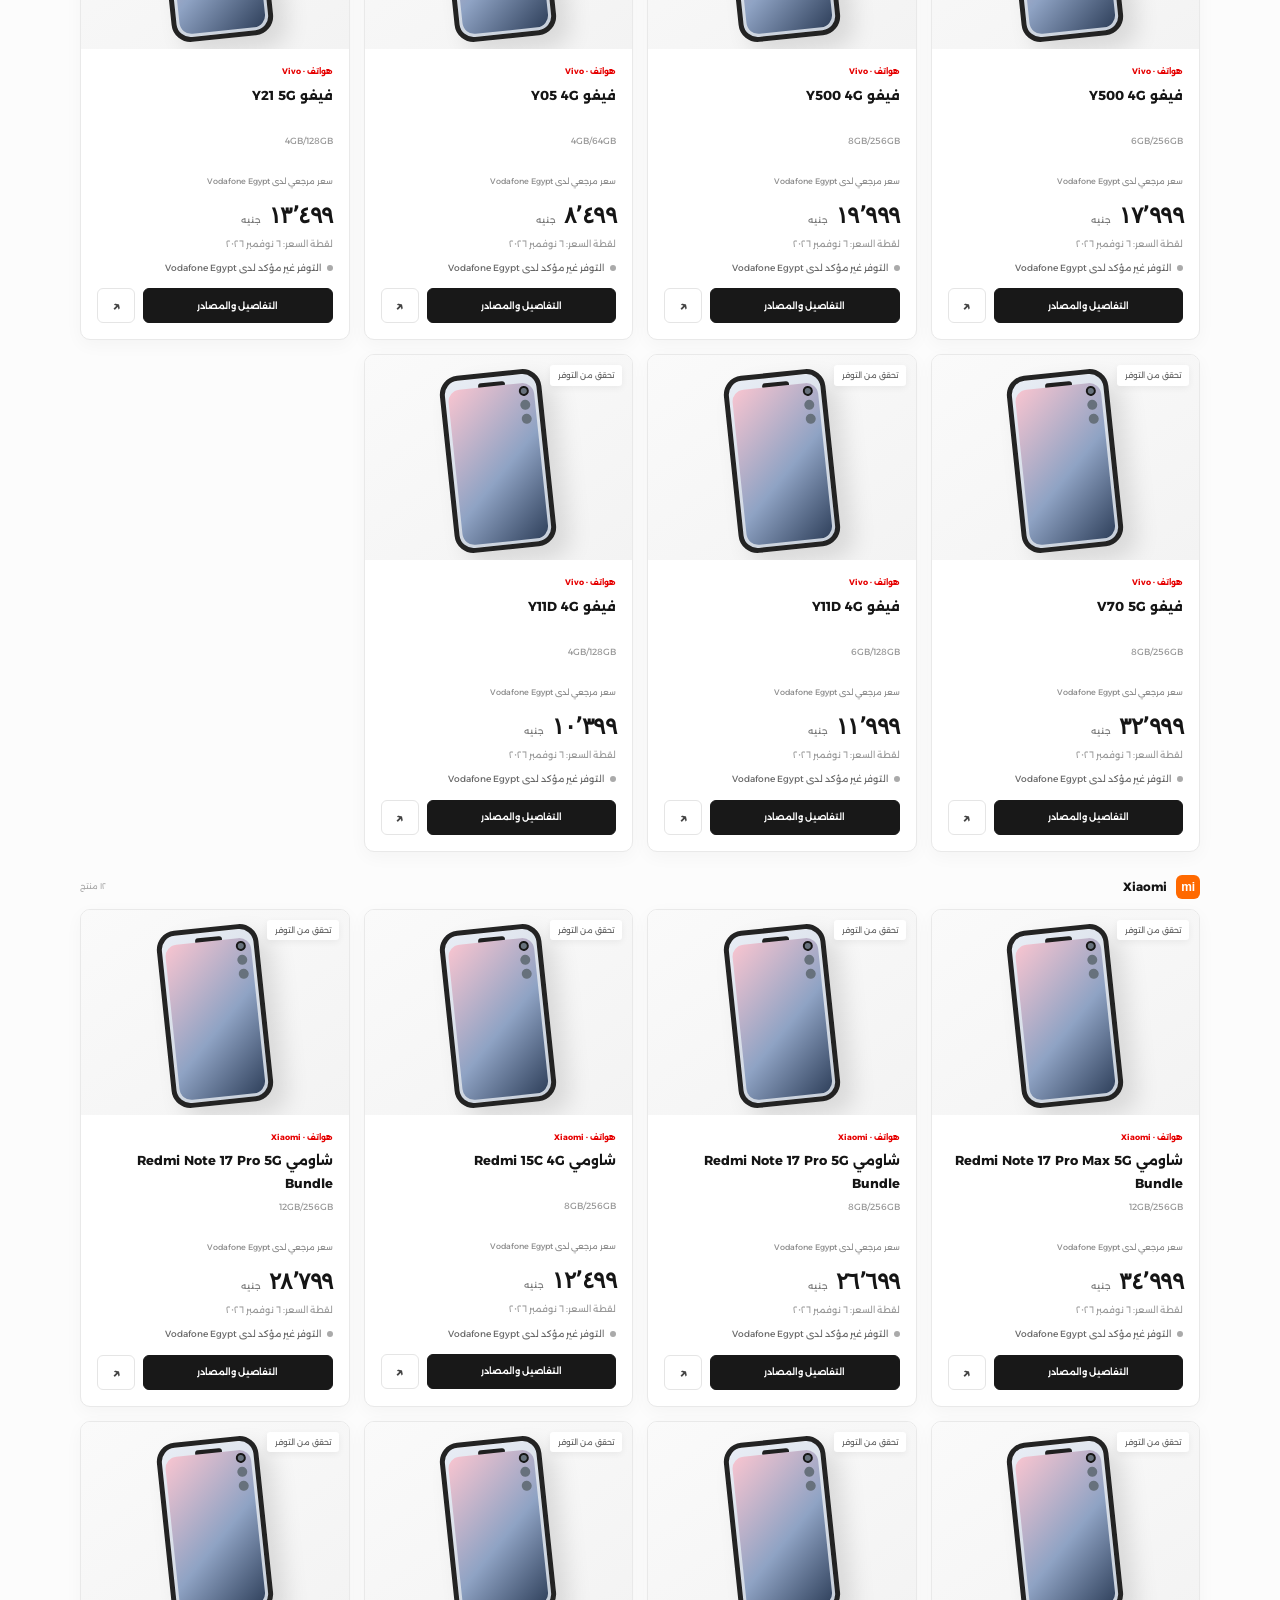
==== commit edf6f2ec: "Improve SouqScan homepage, catalogue browsing and admin QA" ====
--- a/vodafone-egypt-catalog/index.html
+++ b/vodafone-egypt-catalog/index.html
@@ -12,7 +12,7 @@
   <link rel="stylesheet" href="styles.css">
 </head>
 <body>
-  <div class="announcement"><span class="live-dot"></span> لقطات أسعار مؤرخة — لا يوجد تحديث آلي مباشر حالياً</div>
+  <div class="announcement"><span class="live-dot"></span> أسعار مرصودة بمصدر وتاريخ — حالة التحديث والتغطية معلنة بوضوح</div>
   <header class="site-header">
     <a class="brand" href="#" aria-label="ZV-EG محلل الأسعار">
       <span class="brand-mark">ZV</span>
@@ -30,13 +30,13 @@
       <div class="hero-noise"></div>
       <div class="hero-content">
         <div class="hero-kicker"><span></span> ZV-EG · PRICE INTELLIGENCE</div>
-        <h1>قارن السعر.<br><em>واختار بوضوح.</em></h1>
-        <p>كتالوج مستقل لمنتجات Vodafone Egypt يساعدك تفرز الخيارات وتقارن اللقطات المتاحة مع معرفة مصدر كل سعر وتاريخه.</p>
+        <h1>متشتريش قبل ما<br><em>تقارن السعر.</em></h1>
+        <p>قارن نفس الموديل والنسخة بين أسعار Vodafone Egypt والعروض المرصودة من المتاجر المصرية. اعرف مصدر كل سعر وتاريخه وحالة توفره قبل قرار الشراء.</p>
         <div class="hero-actions">
           <a class="button button-white" href="#catalog">تصفح المنتجات <span>←</span></a>
           <a class="hero-link" href="https://eshop.vodafone.com.eg/ar/" target="_blank" rel="noopener">الانتقال لمتجر Vodafone <span>↗</span></a>
         </div>
-        <div class="hero-meta"><span class="meta-check">✓</span> مصدر وتاريخ واضحان <i></i><span>البيانات لقطات وليست أسعاراً مباشرة</span></div>
+        <div class="hero-meta"><span class="meta-check">✓</span> كل سعر مرتبط بمصدره <i></i><span>الأسعار لقطات مؤرخة وليست بثاً مباشراً</span></div>
       </div>
       <div class="hero-art" aria-hidden="true">
         <div class="art-orbit orbit-one"></div><div class="art-orbit orbit-two"></div>
@@ -47,11 +47,11 @@
       <div class="hero-bottom"><span>01 / DISCOVER</span><span>VODAFONE EGYPT CATALOG</span></div>
     </section>
 
-    <section class="trust-strip">
-      <div><b id="totalCount">—</b><span>منتجات في الكتالوج</span></div>
-      <div><b>EGP</b><span>الأسعار بالجنيه المصري</span></div>
-      <div><b>RTL</b><span>تجربة عربية بالكامل</span></div>
-      <div><b>SNAP</b><span>لقطات أسعار مؤرخة</span></div>
+    <section class="trust-strip" aria-label="ملخص قاعدة البيانات">
+      <div><b id="totalCount">—</b><span>منتج في الكتالوج</span></div>
+      <div><b id="photoCount">—</b><span>منتج له صورة</span></div>
+      <div><b id="marketOfferCount">—</b><span>عرض منافس قابل للمقارنة</span></div>
+      <div><b id="lastSnapshot">—</b><span>أحدث تاريخ رصد محفوظ</span></div>
     </section>
 
     <section class="catalog-section" id="catalog">
@@ -188,29 +188,29 @@
     </section>
 
     <section class="roadmap-section" id="roadmap">
-      <div class="section-heading"><div><div class="section-kicker">DATA ROADMAP · ZV-EG</div><h2>مراحل بناء بيانات موثوقة<span>.</span></h2><p>الأولوية كما اتفقنا؛ كل مرحلة تعتمد على اكتمال السابقة ومصدر بيانات يمكن التحقق منه.</p></div></div>
+      <div class="section-heading"><div><div class="section-kicker">DATA QUALITY · ZV-EG</div><h2>البيانات قبل التوقعات<span>.</span></h2><p>نعلن ما هو متاح فعلاً، ونفصل بين ما تم رصده وما زال يحتاج إلى استكمال أو تحقق.</p></div></div>
       <div class="roadmap-grid">
-        <article class="roadmap-card"><span>01 / INVENTORY</span><b>حصر المنتجات ومطابقة النسخ</b><p>الكتالوج الحالي يضم 52 مدخلاً أولياً. المطابقة الشاملة للموديل والسعة والشبكة والحالة ما زالت بحاجة لمراجعة موثقة.</p><span class="roadmap-state">قيد الاستكمال</span></article>
-        <article class="roadmap-card"><span>02 / COMPARISON</span><b>قاعدة عروض المنافسين</b><p>تُقارن العروض المتاحة للنسخ المطابقة فقط، مع فصل البائع والضمان والمخزون وتاريخ اللقطة.</p><span class="roadmap-state">تغطية أولية محدودة</span></article>
-        <article class="roadmap-card"><span>03 / DAILY HISTORY</span><b>تسجيل تغير السعر يومياً</b><p>سيعتمد التحديث الآلي على مصدر مصرح به يغطي مصر ويسمح بعرض الأسعار للعامة؛ لا يوجد مزود أو اتصال نشط حالياً.</p><span class="roadmap-state">ينتظر اعتماد المصدر والتكامل</span></article>
-        <article class="roadmap-card"><span>04 / 48H MODEL</span><b>توقع 48 ساعة واختبار الدقة</b><p>لا يصدر توقع قبل توفر 90 قراءة يومية لنفس الموديل والمتجر، ثم اختبار رجعي مستقل ومعايرة الأداء.</p><span class="roadmap-state">موقوف حتى اكتمال السجل</span></article>
+        <article class="roadmap-card"><span>01 / CATALOGUE</span><b>كتالوج موحد ومنظم</b><p>قاعدة المنتجات تضم <strong id="roadmapProductCount">—</strong> منتجاً. تم توحيد تصنيفات التصفح، وما زال استكمال الصور والروابط ومراجعة النسخ مطلوباً.</p><span class="roadmap-state">قاعدة أولية قيد التنقية</span></article>
+        <article class="roadmap-card"><span>02 / PRICE MATCHING</span><b>مقارنة النسخة المطابقة</b><p>نربط العروض بالمنتج والنسخة المحددة فقط. البيانات الحالية تغطيتها محدودة؛ العرض غير الواضح لا يتحول إلى فرق سعر أو توصية شراء.</p><span class="roadmap-state">مقارنات جزئية موثقة</span></article>
+        <article class="roadmap-card"><span>03 / SCHEDULED SYNC</span><b>مزامنة المنافسين</b><p>هناك مهمة مجدولة لمحاولة التحديث كل 3 ساعات عبر PriceLens. نجاح الجدولة لا يعني اكتمال كل منتج؛ حالة آخر تشغيل والبيانات القديمة تظهر في شريط التحديث.</p><span class="roadmap-state">تحديث مجدول — التغطية حسب نتيجة التشغيل</span></article>
+        <article class="roadmap-card"><span>04 / PRICE HISTORY</span><b>التاريخ وتوقع 48 ساعة</b><p>السجل اليومي غير مكتمل حالياً. لن نعرض توقعاً رقمياً قبل 90 قراءة يومية لنفس المنتج والمتجر واجتياز اختبار رجعي مستقل.</p><span class="roadmap-state">التوقع معطل لحين كفاية البيانات</span></article>
       </div>
     </section>
 
     <section class="how-section" id="how">
       <div class="how-intro"><div class="section-kicker light">SIMPLE & CLEAR</div><h2>اختيار أذكى.<br><em>ومعلومة أوضح.</em></h2><p>الكتالوج بيساعدك توصل للمنتج ومصدر سعره بسرعة. الشراء والتأكيد النهائي بيتم من خلال Vodafone Egypt.</p></div>
       <div class="how-steps">
-        <article><span>01</span><div class="step-icon">⌕</div><h3>دوّر وقارن</h3><p>ابحث بالاسم أو الفئة، ورتّب المنتجات حسب السعر.</p></article>
-        <article><span>02</span><div class="step-icon">↗</div><h3>راجع المصدر</h3><p>افتح رابط المنتج على متجر فودافون وتأكد من السعر والتوفر.</p></article>
-        <article><span>03</span><div class="step-icon">⟳</div><h3>تحديث آلي موثوق</h3><p>يتفعّل بعد اعتماد مصدر بيانات يغطي مصر ويسمح صراحةً بنشر الأسعار.</p></article>
+        <article><span>01</span><div class="step-icon">⌕</div><h3>اختار النسخة</h3><p>ابحث بالموديل والسعة واللون والشبكة، مش بالاسم العام بس.</p></article>
+        <article><span>02</span><div class="step-icon">↗</div><h3>قارن العرض</h3><p>راجع السعر والبائع والضمان والتوفر وتاريخ الرصد قبل المقارنة.</p></article>
+        <article><span>03</span><div class="step-icon">✓</div><h3>أكد من المصدر</h3><p>افتح المتجر وتأكد من السعر النهائي والشحن والضريبة والتوفر قبل الدفع.</p></article>
       </div>
     </section>
 
     <section class="sources-section" id="sources">
-      <div><div class="section-kicker">TRANSPARENCY FIRST</div><h2>السعر له مصدر<span>.</span></h2><p>أسعار فودافون من آخر لقطة موثقة للصفحة الرسمية، وأسعار المنافسين من مزود بيانات سوق مرخّص مع وقت الرصد ورابط التحويل. السعر والتوفر النهائيان يتأكدان عند المتجر.</p></div>
+      <div><div class="section-kicker">TRANSPARENCY FIRST</div><h2>السعر له مصدر<span>.</span></h2><p>نعرض سعر Vodafone من آخر لقطة موثقة، وعروض المنافسين المتاحة من مصادر البيانات المرتبطة بكل سجل. لا نعتبر العرض مطابقاً إلا عند وضوح الموديل والنسخة، ونوضح تاريخ الرصد والبائع والضمان عندما تتوفر البيانات. راجع السعر النهائي لدى المتجر قبل الشراء.</p></div>
       <div class="source-links">
         <a class="source-card" href="https://eshop.vodafone.com.eg/ar/" target="_blank" rel="noopener"><span class="source-icon">v</span><span><b>Vodafone Egypt E-Shop</b><small>مرجع أسعار فودافون — آخر لقطة محفوظة</small></span><strong>↗</strong></a>
-        <a class="source-card" href="https://pricelens.store/en/developers" target="_blank" rel="noopener"><span class="source-icon">P</span><span><b>Prices by PriceLens</b><small>مزامنة أسعار المنافسين وروابط العروض</small></span><strong>↗</strong></a>
+        <a class="source-card" href="https://pricelens.store/en/developers" target="_blank" rel="noopener"><span class="source-icon">P</span><span><b>Prices by PriceLens</b><small>عروض منافسين مرصودة مع روابط المصدر</small></span><strong>↗</strong></a>
       </div>
     </section>
 
--- a/vodafone-egypt-catalog/styles.css
+++ b/vodafone-egypt-catalog/styles.css
@@ -175,3 +175,81 @@
   .brand-product-group .product-grid{grid-template-columns:repeat(2,minmax(0,1fr));gap:9px}
   .brand-group-heading h4{font-size:11px}
 }
+
+
+/* SouqScan 2.0 — usability and responsive polish */
+:root{--surface:#fff;--surface-soft:#fafafa;--line:#e9e9e9;--shadow-soft:0 10px 34px rgba(18,18,18,.055)}
+body{background:#fcfcfc}
+.announcement{font-size:10px;letter-spacing:.1px;padding:0 12px;text-align:center}
+.site-header{box-shadow:0 5px 22px rgba(0,0,0,.035)}
+.hero{min-height:420px;padding-top:66px;padding-bottom:58px}
+.hero h1{max-width:650px;font-size:clamp(36px,5vw,58px);line-height:1.28}
+.hero-content>p{font-size:14px;max-width:510px}
+.hero-art{transform:scale(.9);transform-origin:center}
+.trust-strip{max-width:1120px;width:calc(100% - 32px);margin:-1px auto 28px;position:relative;z-index:3;background:#fff;border:1px solid #ededed;border-radius:12px;box-shadow:var(--shadow-soft);overflow:hidden}
+.trust-strip>div{padding:20px 14px;min-width:0}
+.trust-strip>div+div{border-right:1px solid #eee}
+.trust-strip b{font-size:clamp(17px,2.4vw,25px);font-variant-numeric:tabular-nums}
+.trust-strip span{font-size:10px;color:#777}
+.catalog-section{padding-top:48px}
+.section-heading{margin-bottom:23px}
+.section-heading h2{letter-spacing:-.8px}
+.feed-status{border:1px solid #ececec;border-radius:9px;background:#fff;padding:12px 15px;min-width:245px}
+.feed-status b{font-size:10px}
+.feed-status small{font-size:9px;line-height:1.8}
+.catalog-controls{gap:14px}
+.search-box{border-radius:8px;box-shadow:0 3px 12px rgba(0,0,0,.025)}
+.search-box input{font-size:12px}
+.category-chips .chip{border-radius:7px}
+.brand-browser{box-shadow:0 4px 18px rgba(0,0,0,.025)}
+.product-card{border:1px solid #e9e9e9;border-radius:10px;box-shadow:0 5px 18px rgba(0,0,0,.035);transition:transform .18s,box-shadow .18s,border-color .18s}
+.product-card:hover{transform:translateY(-3px);box-shadow:0 12px 30px rgba(0,0,0,.075);border-color:#ddd}
+.product-media{background:linear-gradient(145deg,#fafafa,#f3f3f3);height:205px}
+.product-media>img,.product-media>div>img{object-fit:contain}
+.product-info{padding:15px 16px 16px}
+.product-info h3{font-size:13px;line-height:1.8;min-height:46px}
+.product-variant{min-height:30px;line-height:1.8}
+.price-row{margin:11px 0 3px}
+.current-price{font-size:23px;font-weight:800;letter-spacing:-.5px}
+.listing-source,.availability{font-size:9px;line-height:1.8}
+.card-actions{gap:8px}
+.details-btn,.store-btn{border-radius:6px}
+.best-picks .pick-card{border-radius:8px;box-shadow:none}
+.pick-card b{line-height:1.7}
+.roadmap-card{border:1px solid #e9e9e9;border-radius:9px;box-shadow:0 5px 18px rgba(0,0,0,.025)}
+.roadmap-card p{line-height:2.05}
+.roadmap-card strong{color:#171717;font-variant-numeric:tabular-nums}
+.sources-section{border-radius:12px}
+.legal-note{line-height:2}
+.product-dialog{border:1px solid #eee;border-radius:13px;box-shadow:0 25px 80px rgba(0,0,0,.22)}
+.image-credit{font-size:7px!important;max-width:95%;overflow:hidden;text-overflow:ellipsis;white-space:nowrap}
+@media(max-width:900px){
+ .hero{min-height:400px;padding-top:60px}
+ .hero-art{transform:scale(.78);margin-inline-start:-24px}
+ .trust-strip{grid-template-columns:repeat(4,minmax(0,1fr))}
+}
+@media(max-width:650px){
+ .hero{min-height:0;padding:52px 6% 44px}
+ .hero h1{font-size:38px;letter-spacing:-1.2px}
+ .hero-content>p{font-size:12px;line-height:2.1}
+ .hero-art{display:none}
+ .hero-meta{flex-wrap:wrap;line-height:1.8;max-width:310px}
+ .trust-strip{grid-template-columns:repeat(2,minmax(0,1fr));margin:0 auto 18px;border-radius:0 0 10px 10px}
+ .trust-strip>div{padding:14px 9px}
+ .trust-strip>div:nth-child(3){border-right:0}
+ .trust-strip>div:nth-child(n+3){border-top:1px solid #eee}
+ .trust-strip b{font-size:18px}
+ .trust-strip span{font-size:8px}
+ .catalog-section{padding-top:28px}
+ .section-heading{align-items:flex-start}
+ .feed-status{min-width:0;width:100%;margin-top:12px}
+ .product-media{height:155px}
+ .product-info{padding:11px}
+ .product-info h3{font-size:11px;min-height:42px}
+ .current-price{font-size:19px}
+ .product-variant{font-size:8px}
+ .listing-store{font-size:8px}
+ .roadmap-card{padding:17px}
+ .roadmap-card p{font-size:10px}
+}
+@media(prefers-reduced-motion:reduce){html{scroll-behavior:auto}.product-card{transition:none}.product-card:hover{transform:none}}
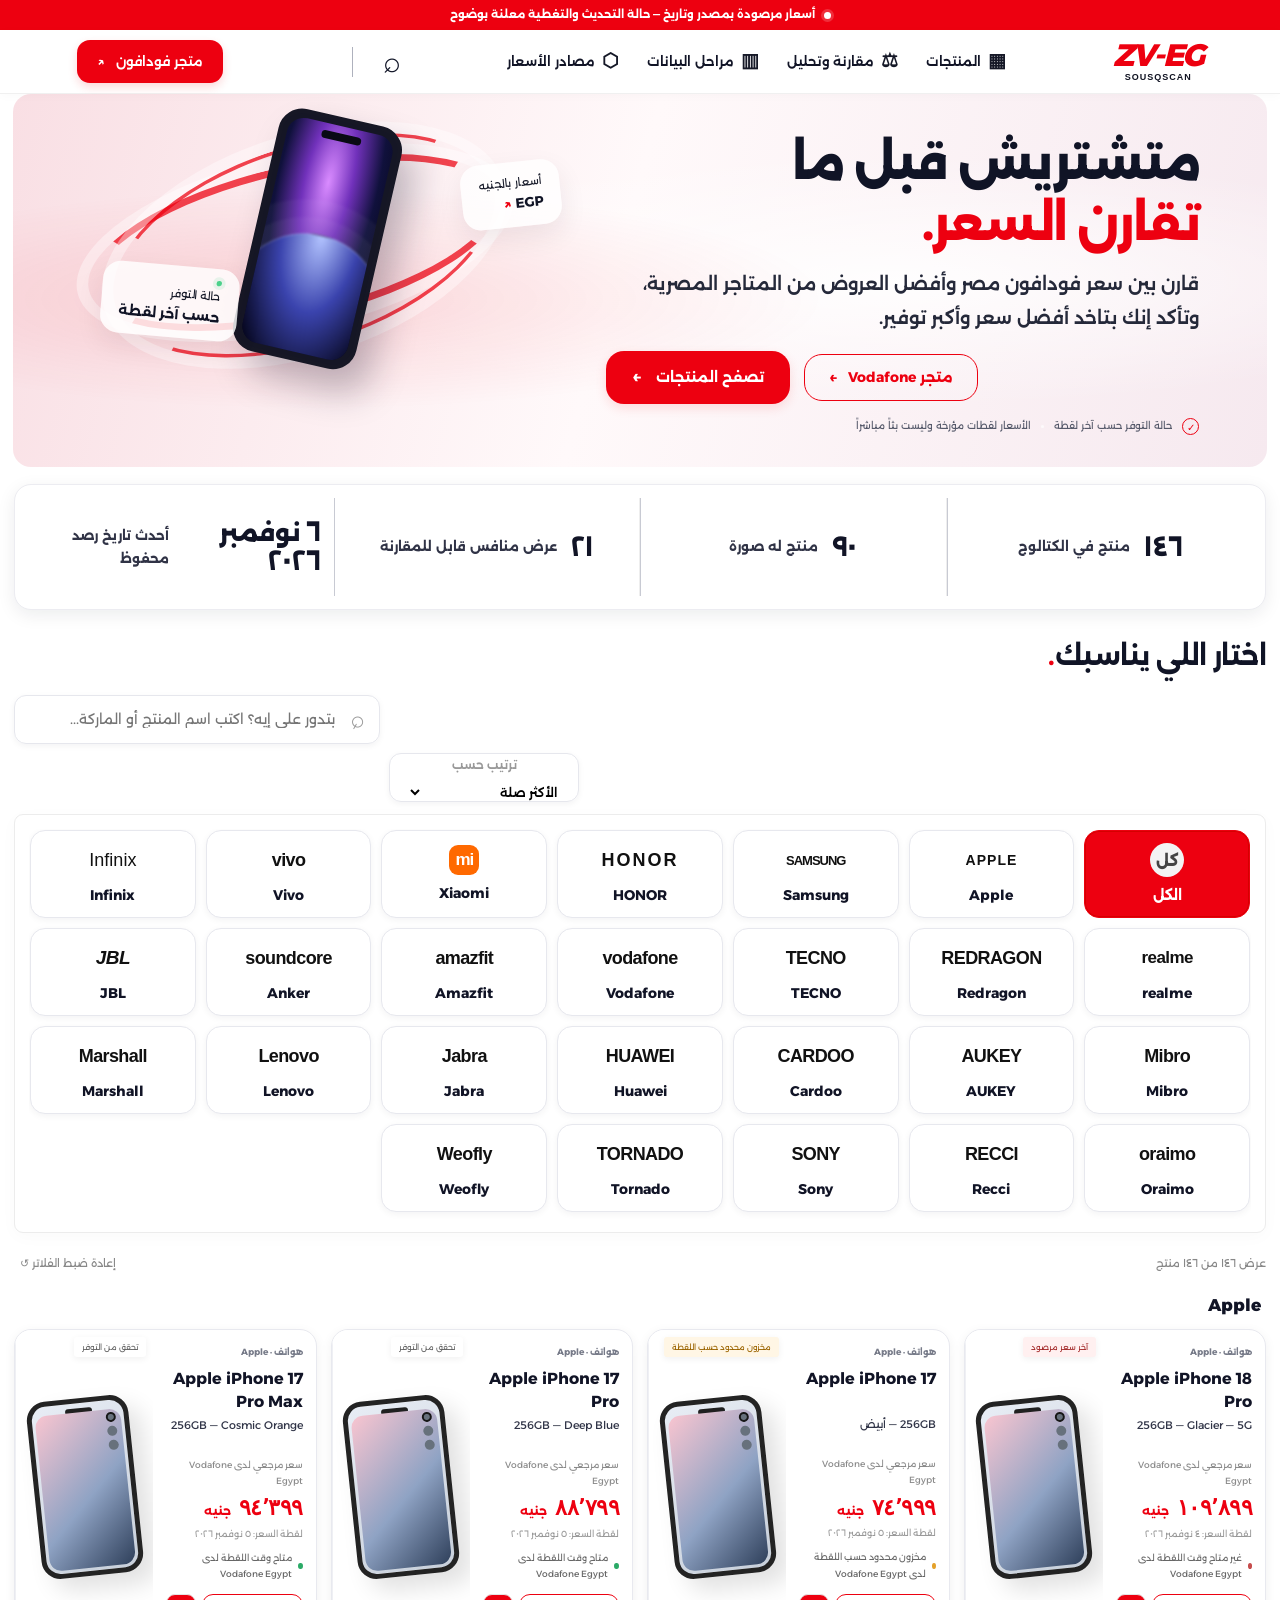
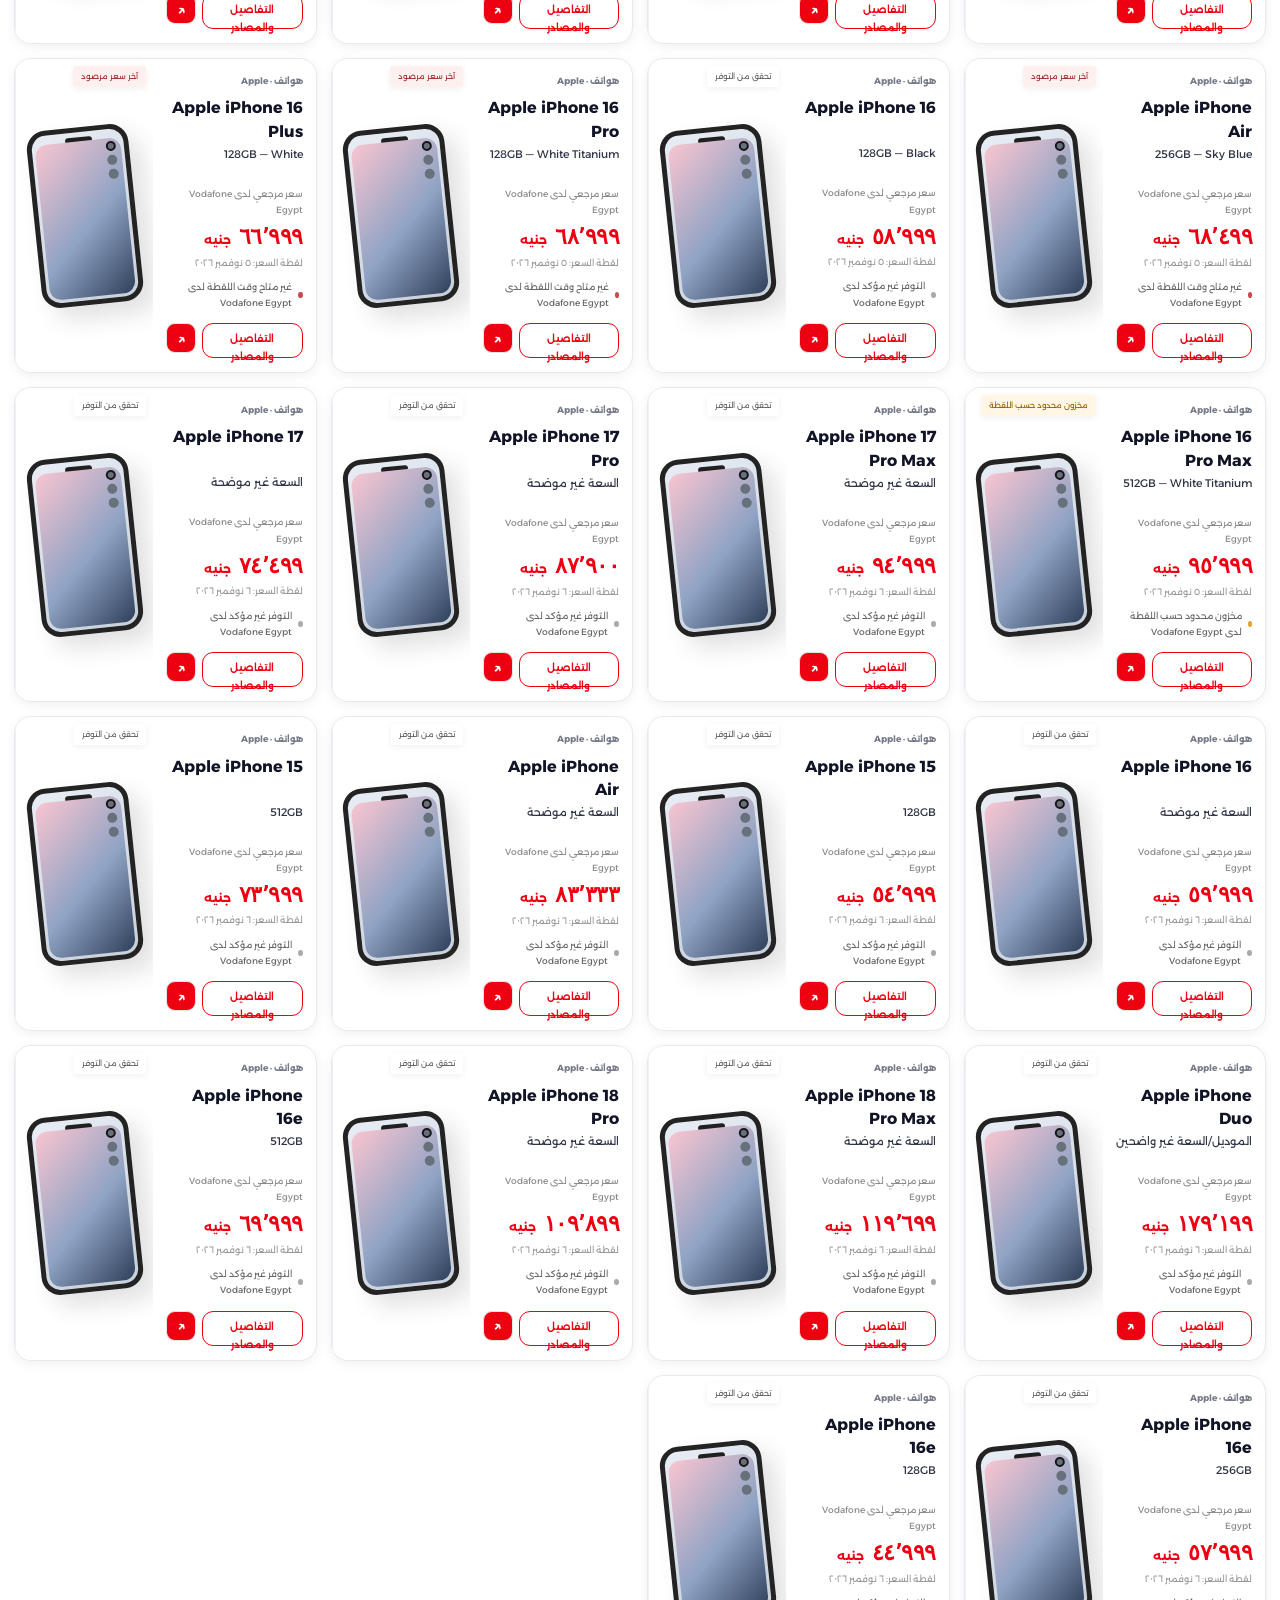
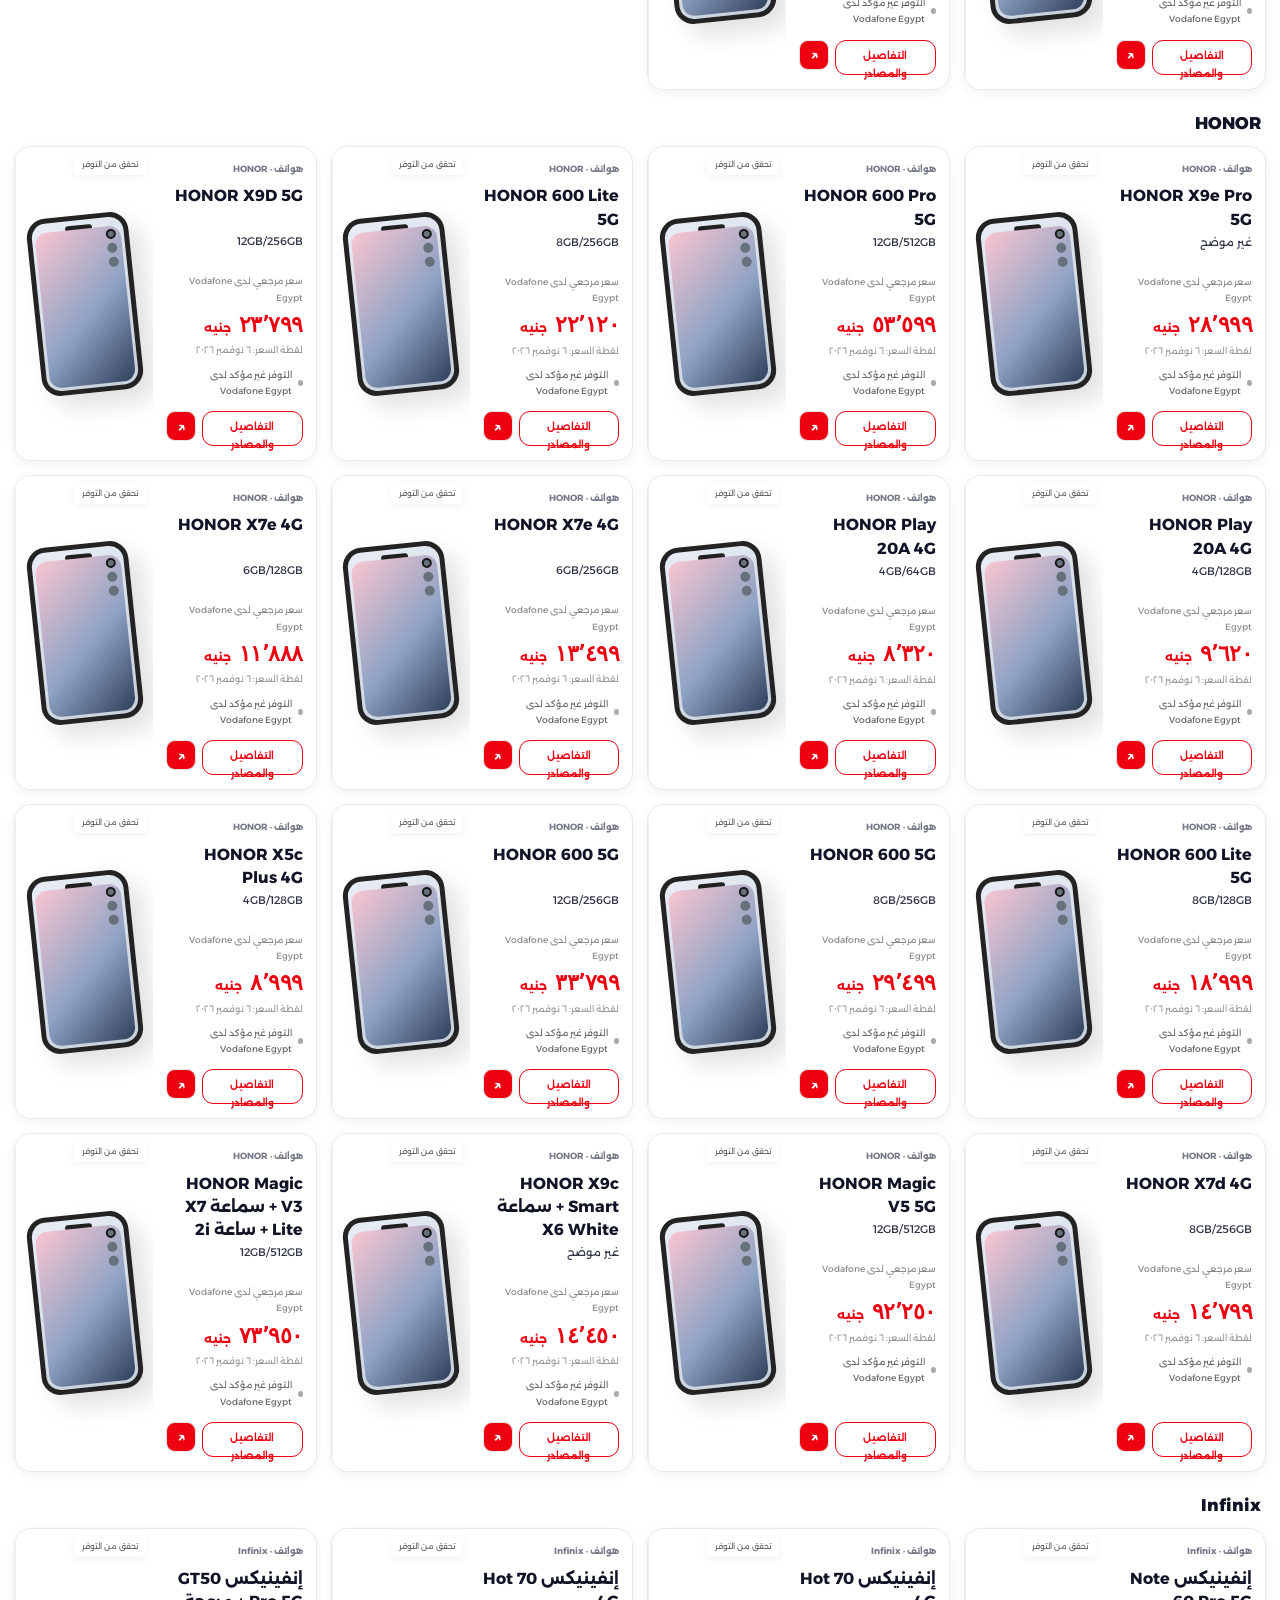
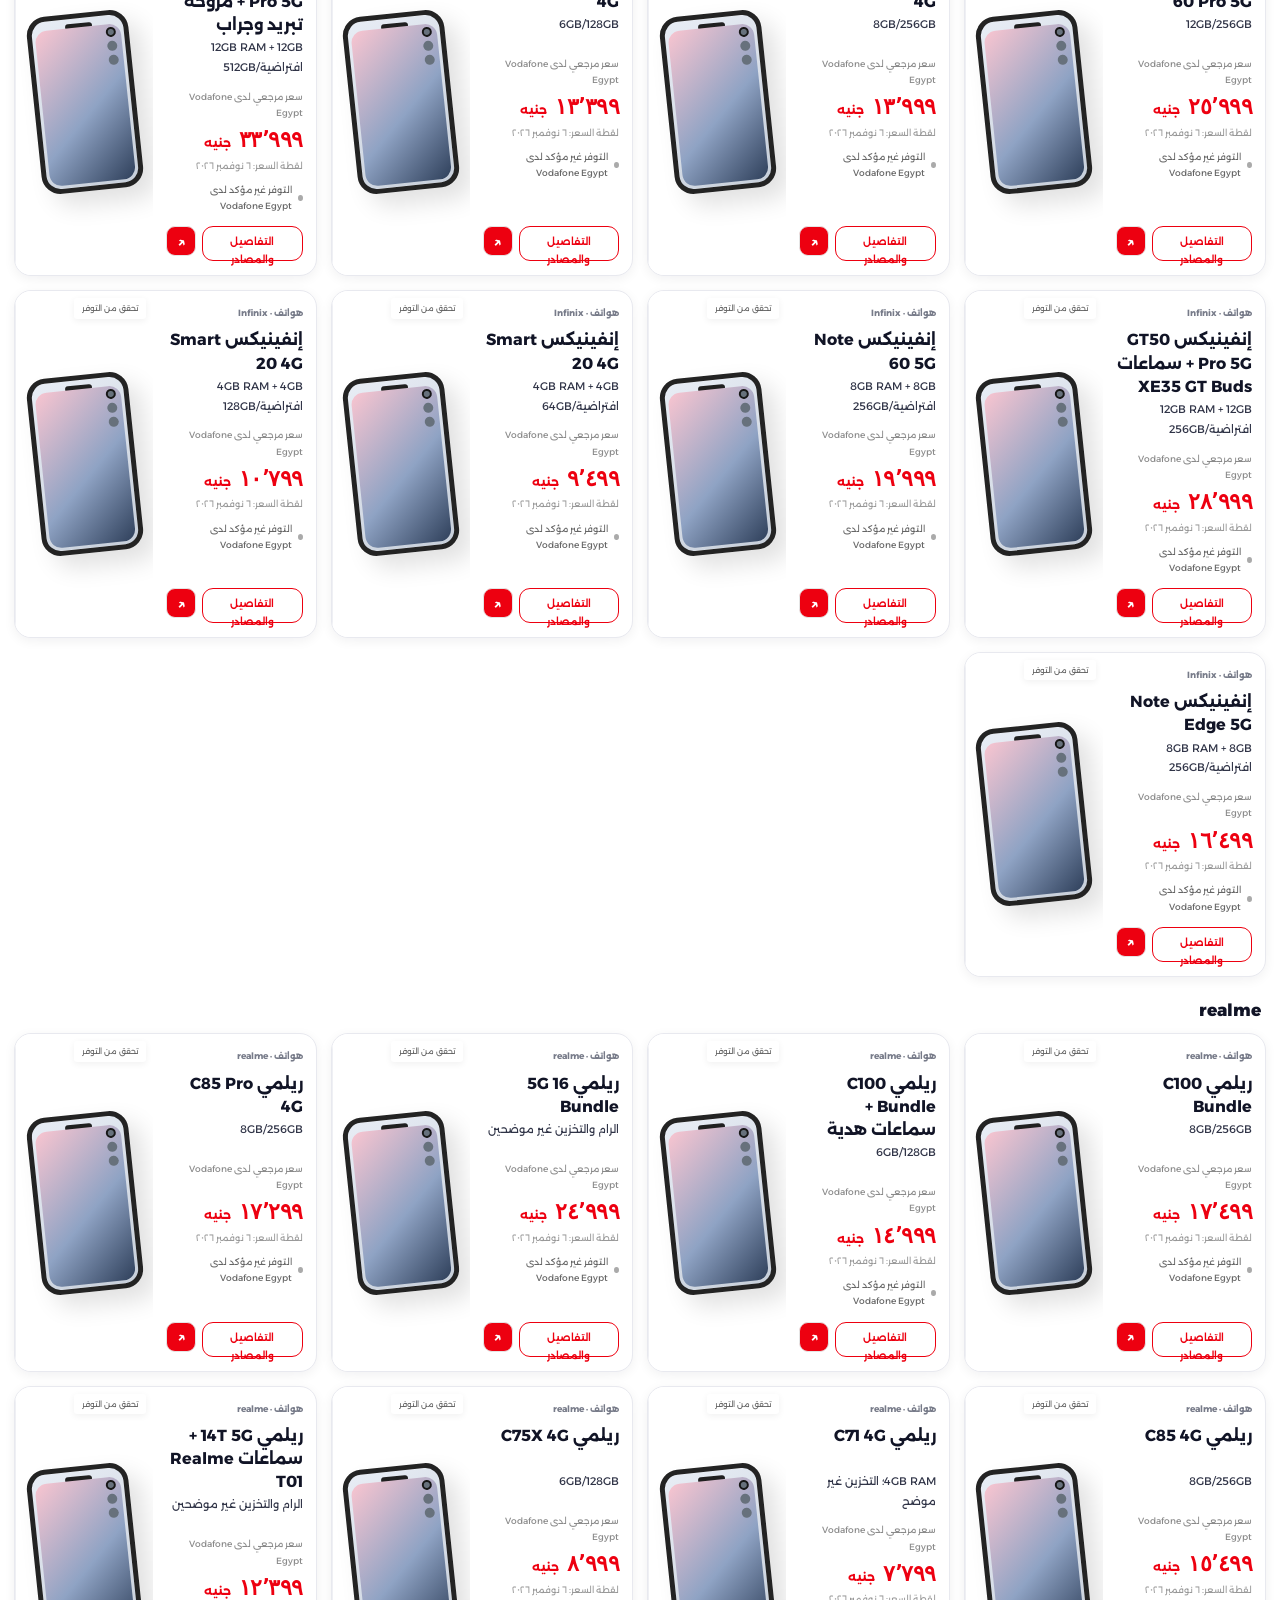
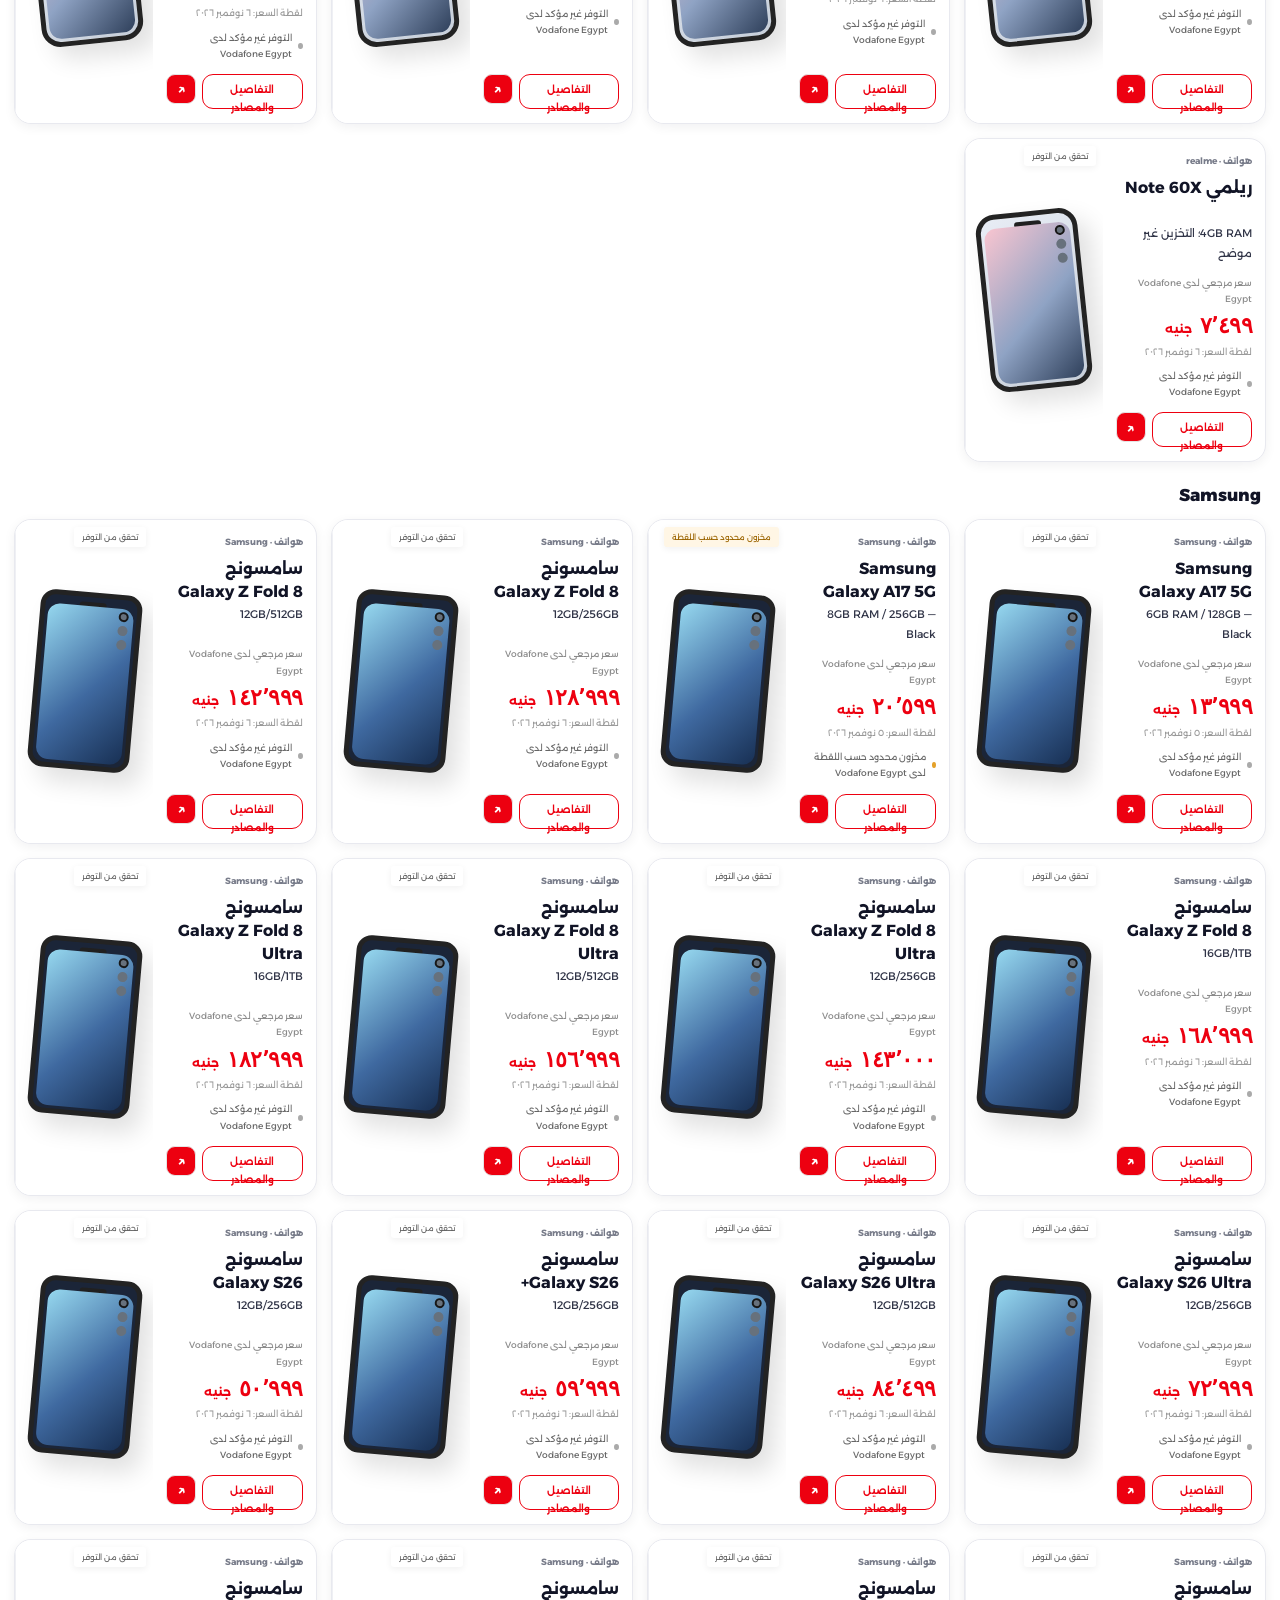
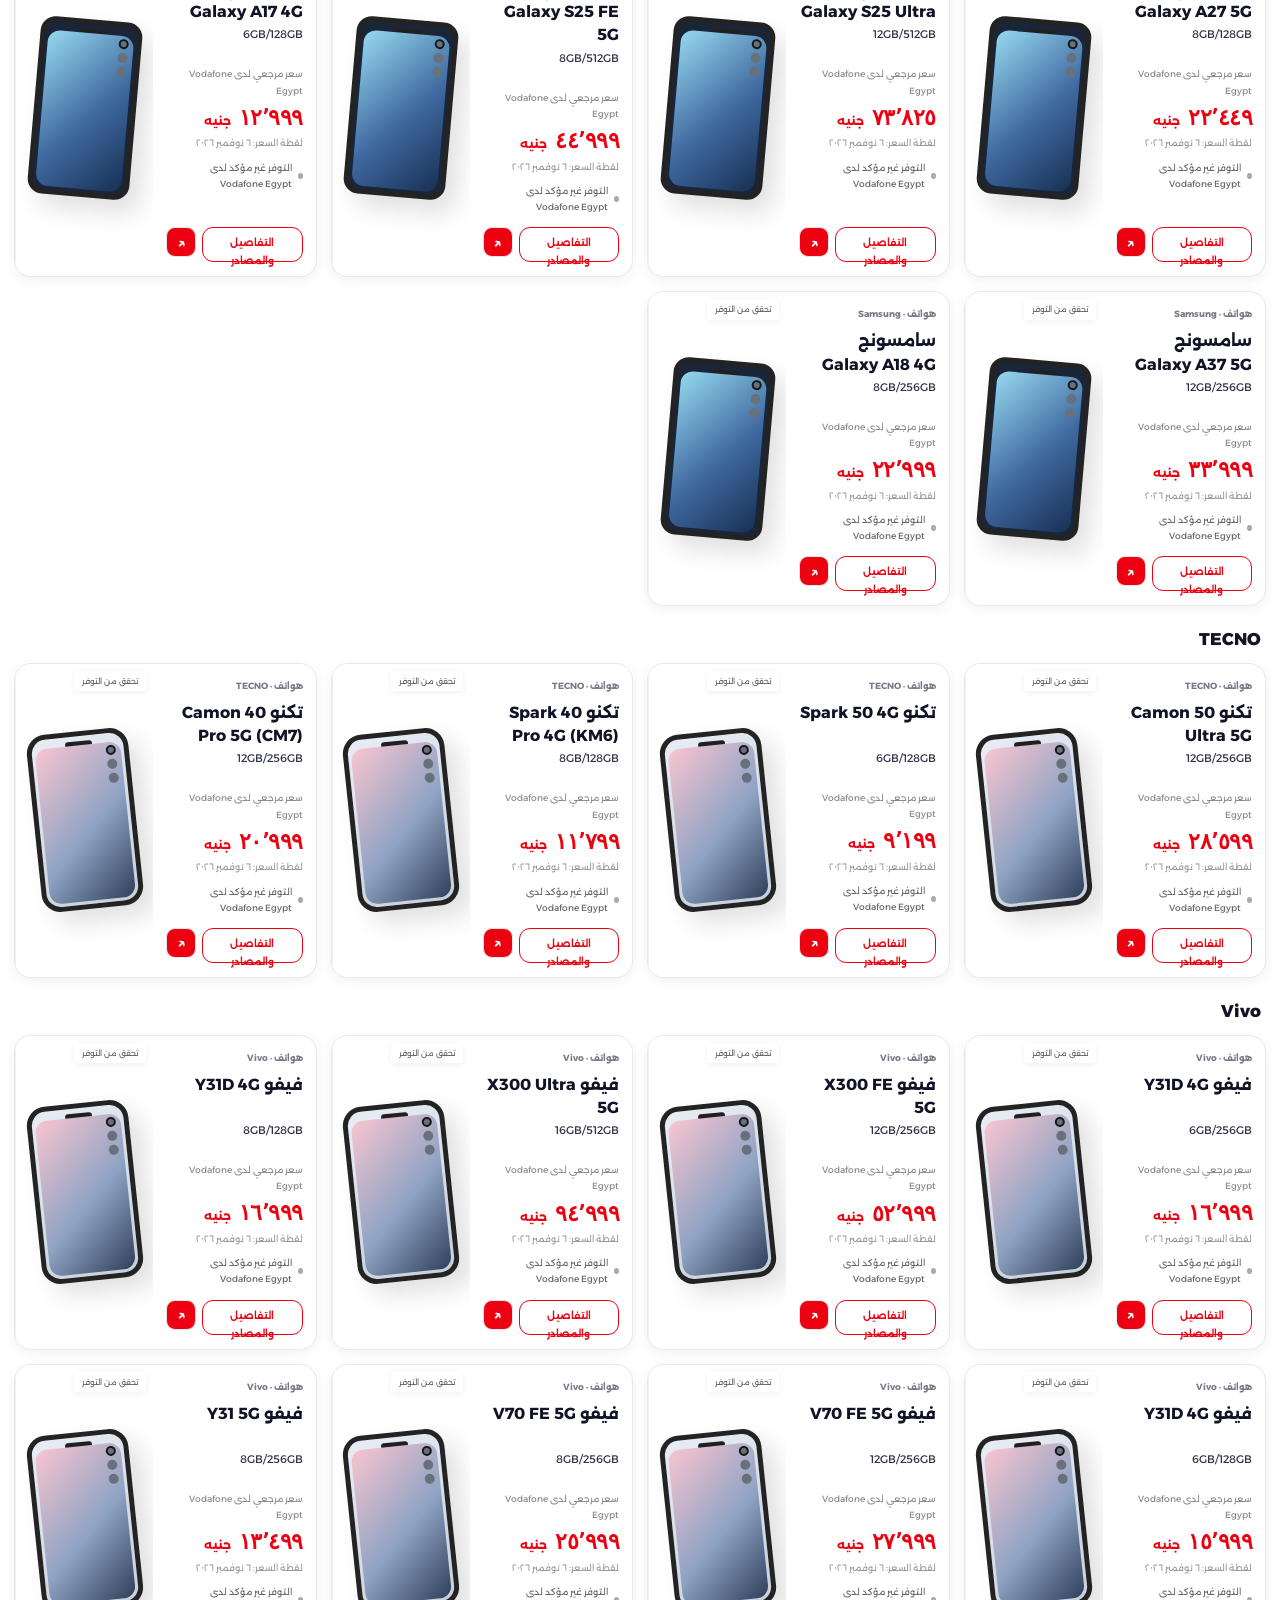
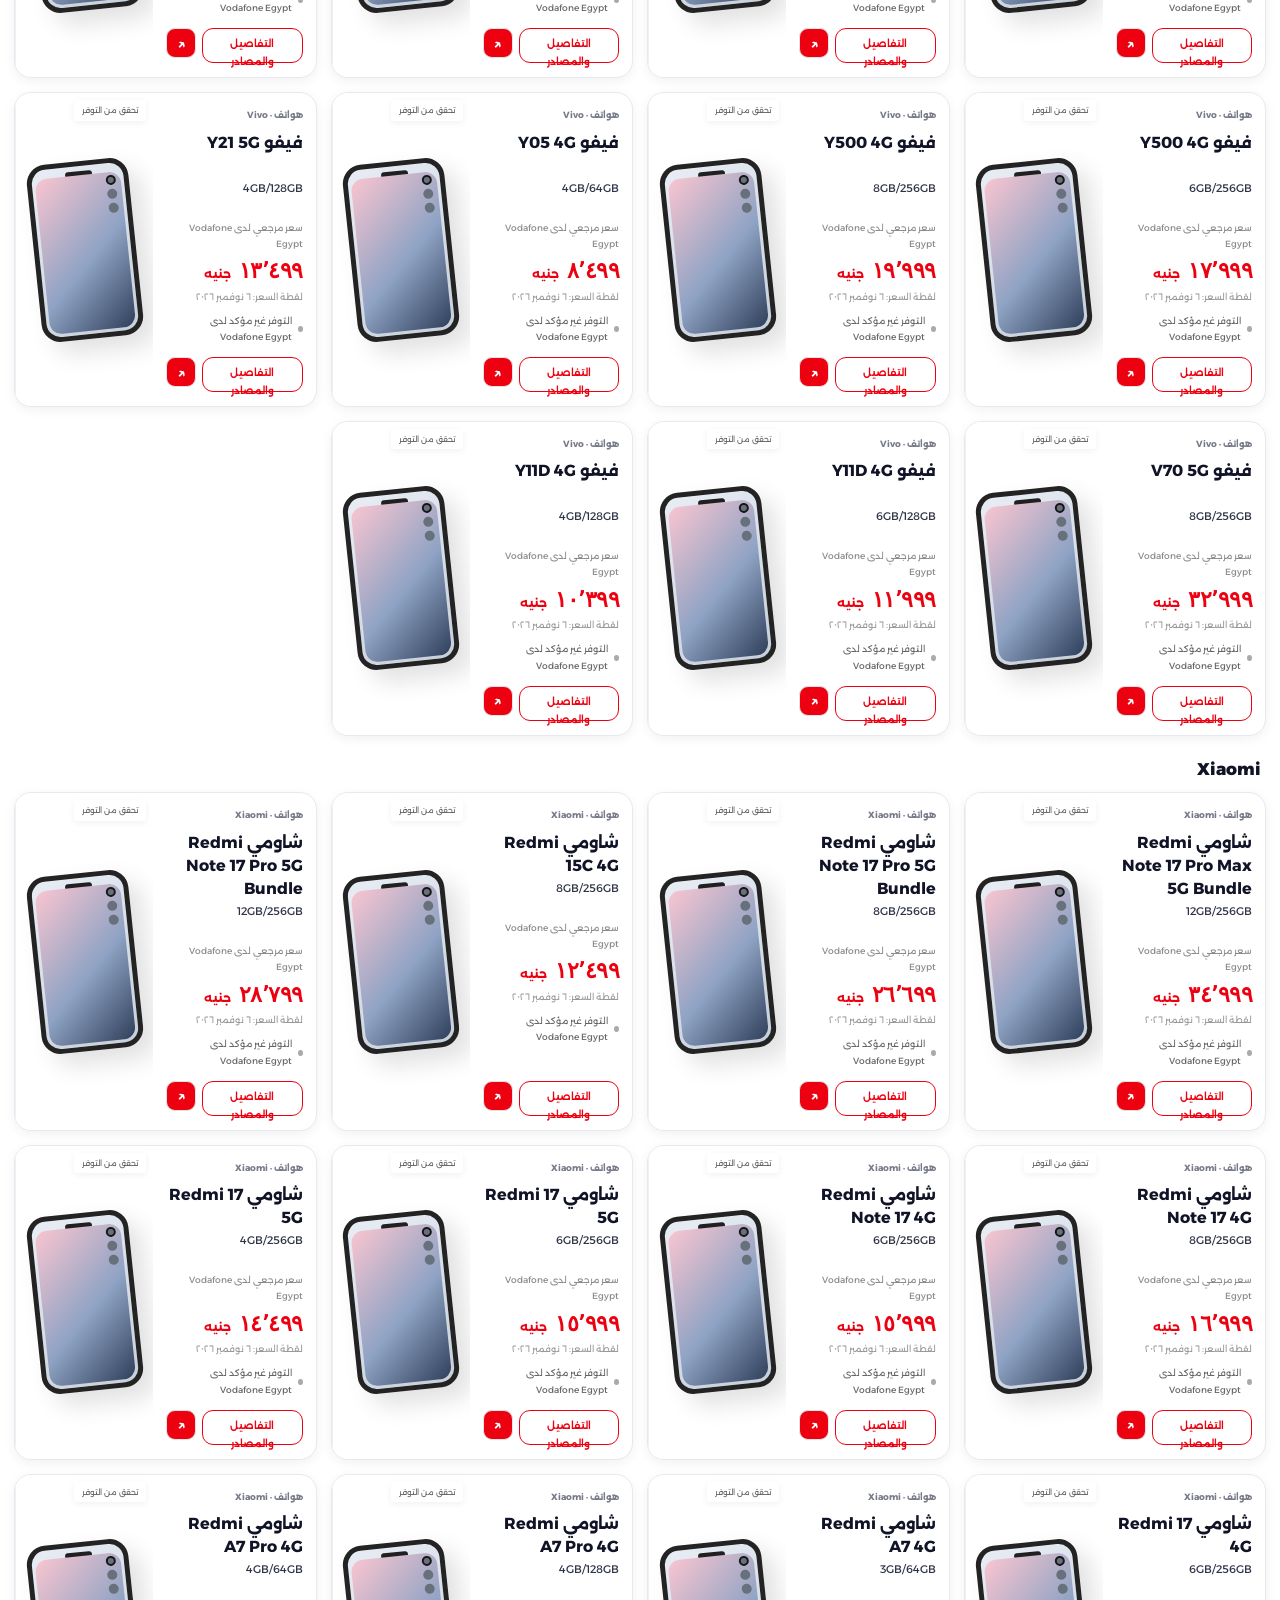
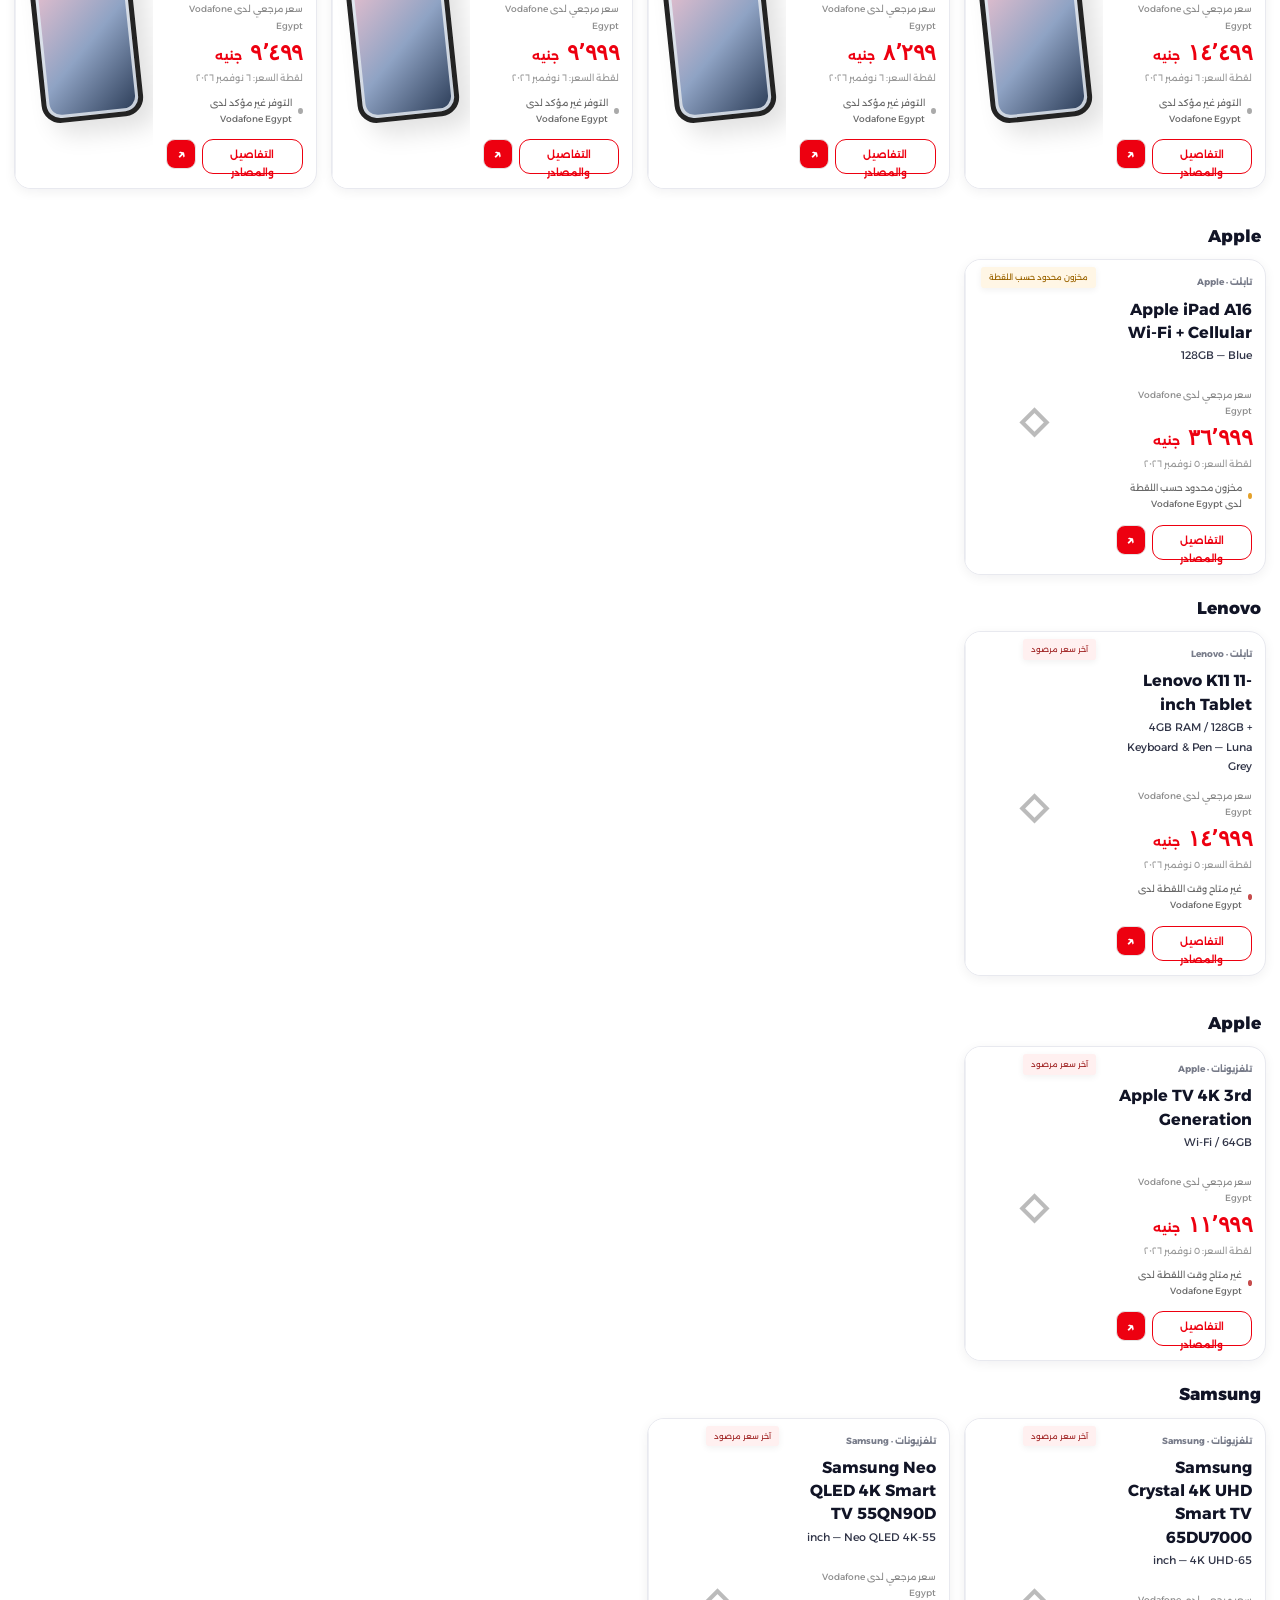
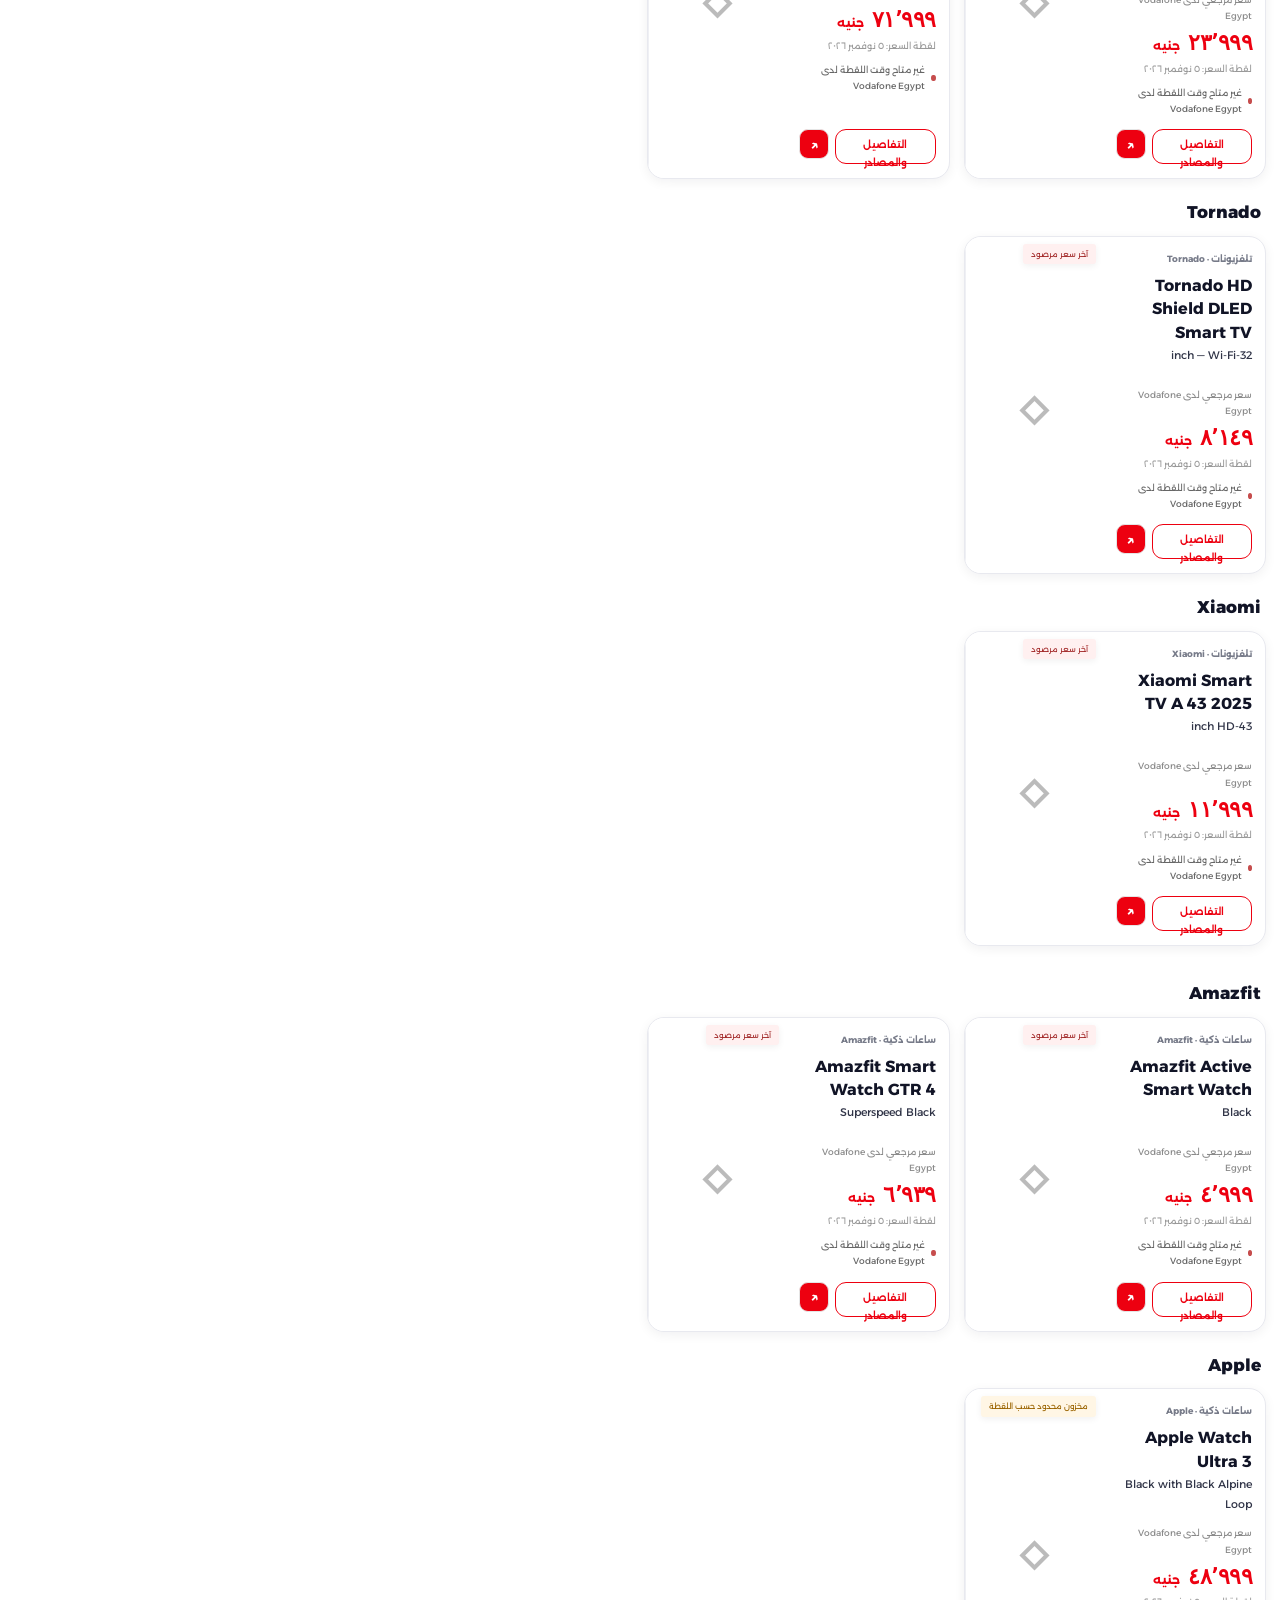
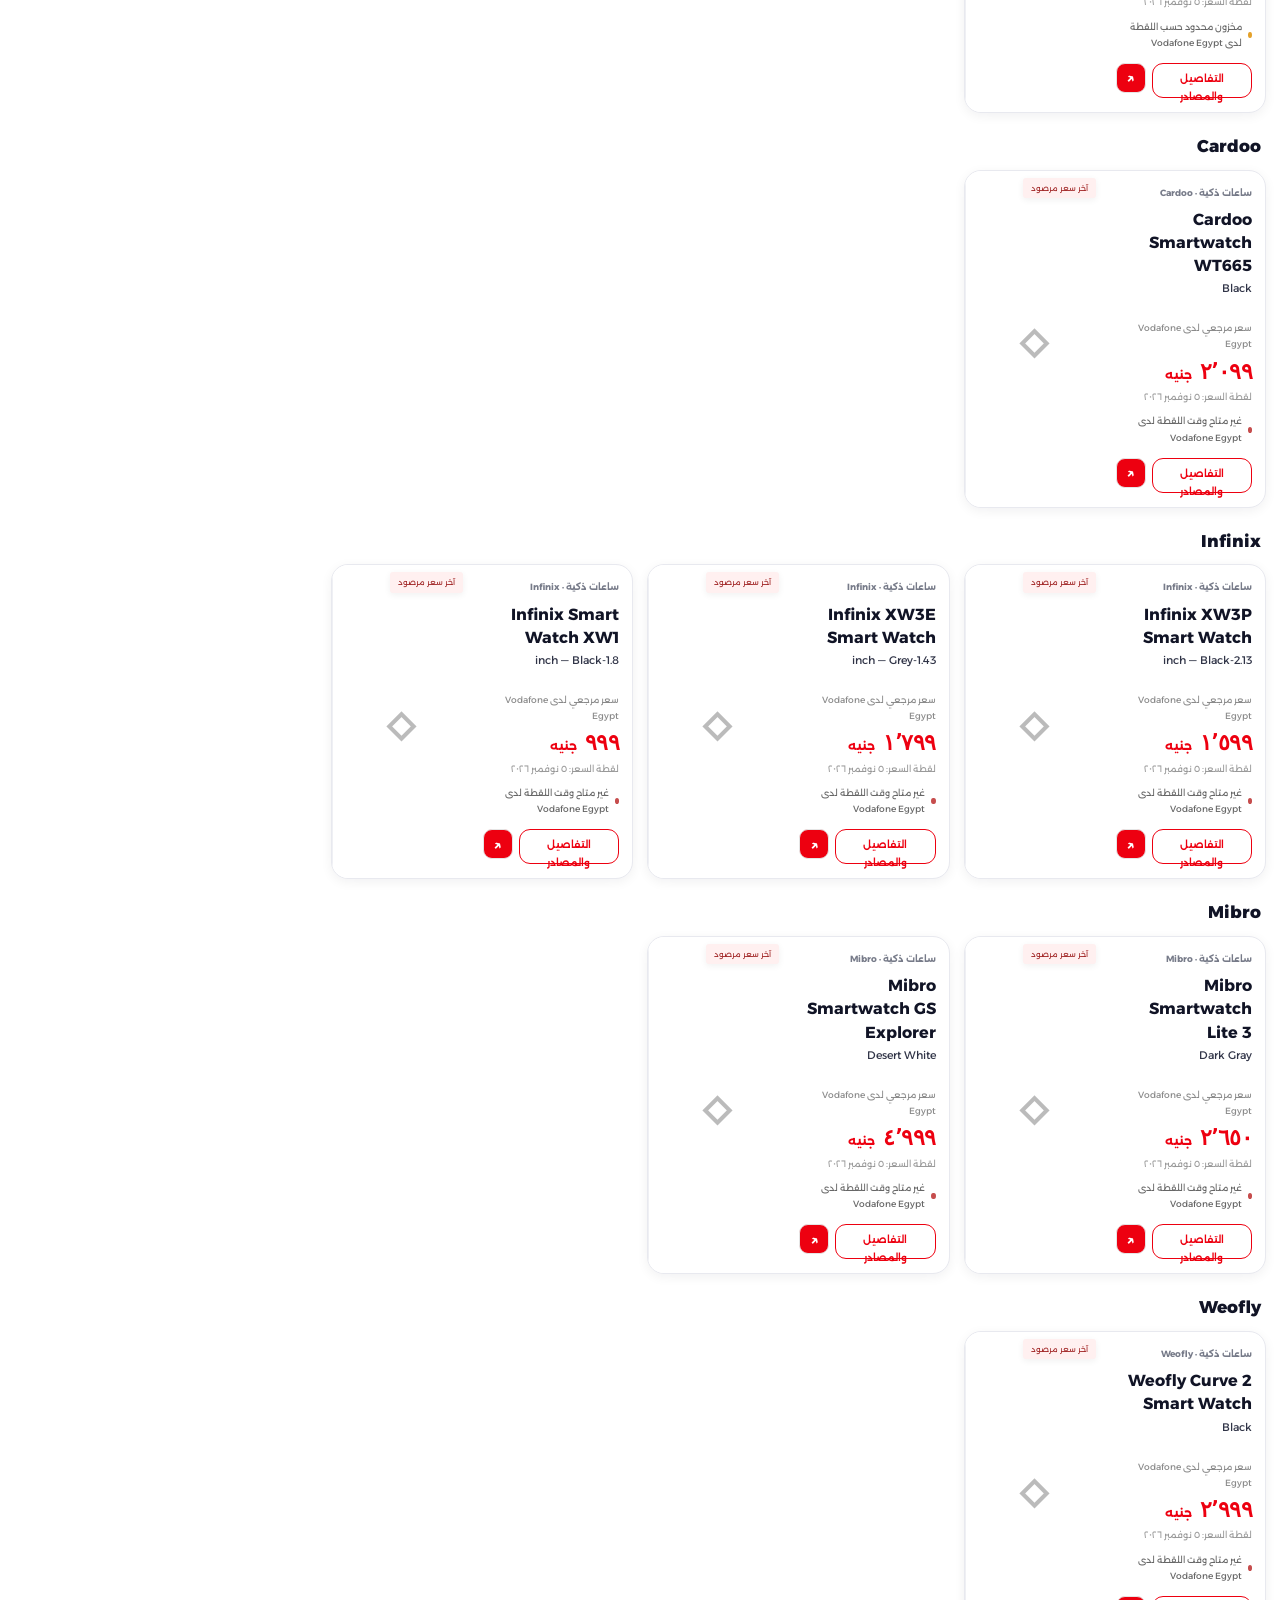
==== commit 70f8e830: "Redesign ZV-EG storefront to match supplied reference" ====
--- a/vodafone-egypt-catalog/index.html
+++ b/vodafone-egypt-catalog/index.html
@@ -16,11 +16,12 @@
   <header class="site-header">
     <a class="brand" href="#" aria-label="ZV-EG محلل الأسعار">
       <span class="brand-mark">ZV</span>
-      <span><b>ZV-EG</b><small>PRICE INTELLIGENCE</small></span>
+      <span><b>ZV-EG</b><small>SOUSQSCAN</small></span>
     </a>
     <nav class="main-nav" id="mainNav" aria-label="التنقل الرئيسي">
-      <a href="#catalog">المنتجات</a><a href="#market-intelligence">مقارنة وتحليل</a><a href="#roadmap">مراحل البيانات</a><a href="#sources">مصادر الأسعار</a>
+      <a href="#catalog"><span aria-hidden="true">▦</span> المنتجات</a><a href="#market-intelligence"><span aria-hidden="true">⚖</span> مقارنة وتحليل</a><a href="#roadmap"><span aria-hidden="true">▥</span> مراحل البيانات</a><a href="#sources"><span aria-hidden="true">⬡</span> مصادر الأسعار</a>
     </nav>
+    <a class="header-search" href="#catalog" aria-label="ابحث عن منتج">⌕</a>
     <a class="header-cta" href="https://eshop.vodafone.com.eg/ar/" target="_blank" rel="noopener">متجر فودافون <span>↗</span></a>
     <button class="menu-toggle" id="menuToggle" aria-label="فتح القائمة">☰</button>
   </header>
@@ -29,18 +30,18 @@
     <section class="hero">
       <div class="hero-noise"></div>
       <div class="hero-content">
-        <div class="hero-kicker"><span></span> ZV-EG · PRICE INTELLIGENCE</div>
+        <div class="hero-kicker"><span></span> أسعار مرصودة بمصدر وتاريخ</div>
         <h1>متشتريش قبل ما<br><em>تقارن السعر.</em></h1>
-        <p>قارن نفس الموديل والنسخة بين أسعار Vodafone Egypt والعروض المرصودة من المتاجر المصرية. اعرف مصدر كل سعر وتاريخه وحالة توفره قبل قرار الشراء.</p>
+        <p>قارن بين سعر فودافون مصر وأفضل العروض من المتاجر المصرية، وتأكد إنك بتاخد أفضل سعر وأكبر توفير.</p>
         <div class="hero-actions">
           <a class="button button-white" href="#catalog">تصفح المنتجات <span>←</span></a>
-          <a class="hero-link" href="https://eshop.vodafone.com.eg/ar/" target="_blank" rel="noopener">الانتقال لمتجر Vodafone <span>↗</span></a>
-        </div>
-        <div class="hero-meta"><span class="meta-check">✓</span> كل سعر مرتبط بمصدره <i></i><span>الأسعار لقطات مؤرخة وليست بثاً مباشراً</span></div>
+          <a class="hero-link" href="https://eshop.vodafone.com.eg/ar/" target="_blank" rel="noopener">متجر Vodafone <span>←</span></a>
+        </div>
+        <div class="hero-meta"><span class="meta-check">✓</span> حالة التوفر حسب آخر لقطة <i></i><span>الأسعار لقطات مؤرخة وليست بثاً مباشراً</span></div>
       </div>
       <div class="hero-art" aria-hidden="true">
         <div class="art-orbit orbit-one"></div><div class="art-orbit orbit-two"></div>
-        <div class="art-phone"><div class="phone-camera"></div><div class="phone-screen"><span>ZV</span></div></div>
+        <div class="art-phone"><div class="phone-camera"></div><div class="phone-screen"><span></span></div></div>
         <div class="floating-tag tag-price"><small>أسعار بالجنيه</small><b>EGP <strong>↗</strong></b></div>
         <div class="floating-tag tag-stock"><span class="stock-dot"></span><small>حالة التوفر</small><b>حسب آخر لقطة</b></div>
       </div>
@@ -62,7 +63,7 @@
 
       <div class="catalog-controls">
         <label class="search-box"><span class="search-icon">⌕</span><input type="search" id="searchInput" placeholder="بتدور على إيه؟ اكتب اسم المنتج أو الماركة..." autocomplete="off"><kbd>⌕</kbd></label>
-        <div class="select-wrap"><label for="sortSelect">ترتيب حسب</label><select id="sortSelect"><option value="featured">الأكثر صلة</option><option value="price-asc">السعر: من الأقل للأعلى</option><option value="price-desc">السعر: من الأعلى للأقل</option><option value="savings">مقدار التوفير المسجل</option><option value="value">أفضل قيمة سعرية</option><option value="name">الاسم</option></select></div>
+        <div class="select-wrap"><label for="sortSelect">ترتيب حسب</label><select id="sortSelect"><option value="featured">الأكثر صلة</option><option value="price-asc">السعر: من الأقل للأعلى</option><option value="price-desc">السعر: من الأعلى للأقل</option><option value="savings">مقدار التوفير المسجل</option><option value="value">مؤشر السعر والتوفر</option><option value="name">الاسم</option></select></div>
       </div>
 
       <div class="filter-row">
--- a/vodafone-egypt-catalog/styles.css
+++ b/vodafone-egypt-catalog/styles.css
@@ -253,3 +253,100 @@
  .roadmap-card p{font-size:10px}
 }
 @media(prefers-reduced-motion:reduce){html{scroll-behavior:auto}.product-card{transition:none}.product-card:hover{transform:none}}
+
+
+/* ZV-EG reference-matched storefront refresh */
+:root{--red:#ed0010;--red-dark:#c90012;--ink:#111426;--muted:#6e7180;--line:#e7e8ee;--shadow:0 5px 18px rgba(18,24,40,.08)}
+body{background:#fff;color:#111426;font-size:14px}
+.announcement{height:30px;background:#ed0010;color:#fff;font-size:11px;font-weight:700;letter-spacing:0}
+.live-dot{background:#fff;box-shadow:0 0 0 3px rgba(255,255,255,.18)}
+.site-header{height:64px;padding:0 6%;border-bottom:1px solid #f0f0f0;box-shadow:0 2px 10px rgba(0,0,0,.025)}
+.brand{gap:0}.brand-mark{display:none}.brand b{font-size:31px;line-height:.92;font-weight:800;font-style:italic;letter-spacing:-2px;color:#ed0010}.brand small{font-size:9px;letter-spacing:1px;color:#101322;text-align:center;margin-top:2px}
+.main-nav{gap:28px;color:#111426;font-size:13px;font-weight:600}.main-nav a{display:flex;align-items:center;gap:7px}.main-nav a span{font-size:19px;color:#151827}
+.header-search{font-size:30px;line-height:1;border-left:1px solid #aeb1bd;padding-left:30px;margin-left:22px;color:#101426}
+.header-cta{background:#ed0010;color:#fff;border:0;border-radius:13px;padding:10px 20px;font-size:13px;box-shadow:0 4px 10px rgba(237,0,16,.16)}.header-cta span{color:#fff}
+.menu-toggle{color:#111426}
+.hero{max-width:none;width:calc(100% - 26px);min-height:288px;margin:0 auto 17px;padding:36px 5.3% 32px;border-radius:18px;background:linear-gradient(105deg,#f9dfe4 0%,#fff9fa 48%,#f6e9ef 100%);color:#111426}
+.hero:before{background:radial-gradient(ellipse at 24% 55%,rgba(236,0,16,.12),transparent 38%),radial-gradient(ellipse at 70% 50%,rgba(255,255,255,.9),transparent 48%)}
+.hero-noise{display:none}.hero-content{position:relative;z-index:3;margin-right:0;margin-left:auto;max-width:53%;text-align:right}
+.hero-kicker{display:none}.hero h1{font-size:48px;line-height:1.28;letter-spacing:-1.8px;color:#101426;margin:2px 0 12px;font-weight:800}.hero h1 em{font-style:normal;color:#ed0010}
+.hero-content>p{max-width:600px;color:#25293a;font-size:18px;line-height:1.9;font-weight:600;margin:0 0 16px}
+.hero-actions{justify-content:flex-start;gap:14px;flex-direction:row-reverse}
+.button-white{background:#ed0010;color:#fff;border-radius:18px;padding:12px 26px;font-size:14px;box-shadow:0 4px 12px rgba(237,0,16,.12)}
+.button-white span{color:#fff}.hero-link{color:#ed0010;border:1.5px solid #ed0010;border-radius:18px;padding:10px 24px;font-size:14px;font-weight:700}
+.hero-meta{color:#55596a;margin-top:13px;font-size:10px}.meta-check{color:#ed0010;border-color:#ed0010}
+.hero-art{left:5%;top:4px;width:510px;height:280px;opacity:1}
+.art-orbit{border:8px solid rgba(237,0,16,.72);box-shadow:0 0 0 13px rgba(255,255,255,.38);border-left-color:transparent;border-right-color:transparent}
+.orbit-one{width:470px;height:170px;left:-20px;top:60px;transform:rotate(-13deg)}
+.orbit-two{width:440px;height:220px;left:5px;top:38px;transform:rotate(-18deg);border-width:4px}
+.art-phone{left:170px;top:3px;width:140px;height:276px;border:5px solid #161725;border-radius:27px;transform:rotate(13deg);box-shadow:20px 22px 40px rgba(30,20,45,.28);background:#151625}
+.phone-screen{background:radial-gradient(ellipse at 48% 25%,#d98bff 0%,#7131bb 30%,#10113c 63%,#050616 100%);border-radius:19px}
+.phone-screen:before{content:"";position:absolute;inset:48% -25% -18%;border-radius:50%;background:radial-gradient(ellipse at 50% 0%,#b3c4ff 0%,#3a43ad 36%,#080923 72%);filter:blur(1px)}
+.phone-screen span{position:absolute;z-index:2;top:8px;width:45px;height:9px;background:#090a14;border-radius:10px}
+.phone-camera{display:none}
+.floating-tag{background:rgba(255,255,255,.82);color:#111426;border:0;border-radius:20px;box-shadow:0 12px 30px rgba(50,30,40,.08);padding:13px 20px;transform:rotate(-6deg)}
+.floating-tag small{font-size:12px;color:#171a29}.floating-tag b{font-size:15px}.tag-price{right:0;top:56px}.tag-stock{left:0;bottom:30px;transform:rotate(5deg)}
+.hero-bottom{display:none}
+.trust-strip{width:calc(100% - 28px);max-width:none;margin:0 auto 22px;padding:13px 12px;background:#fff;border:1px solid #ececf1;border-radius:17px;box-shadow:var(--shadow)}
+.trust-strip>div{min-height:50px;border-left:1px solid #c8cad3;gap:14px}.trust-strip b{font:800 24px 'Alexandria',sans-serif;color:#111426;letter-spacing:0}.trust-strip span{font-size:13px;font-weight:700;color:#303346}
+.catalog-section{width:calc(100% - 28px);max-width:none;margin:0 auto;padding:0 0 70px}
+.section-heading{margin-bottom:14px}.section-heading>div:first-child{width:100%;text-align:right}.section-kicker{display:none}
+.section-heading h2{font-size:27px;letter-spacing:-.5px;margin:0;color:#101426}.section-heading h2 span{color:#ed0010}
+.section-heading p{display:none}.feed-status{display:none}
+.catalog-controls{display:grid;grid-template-columns:1.2fr 1.2fr 1.2fr 1fr 2fr;gap:9px;align-items:stretch;margin-bottom:12px}
+.search-box{grid-column:5;height:49px;border:1px solid #e6e7ed;border-radius:12px;box-shadow:0 2px 6px rgba(20,25,40,.05);padding:0 15px}
+.search-box input{font-size:14px}.search-icon{font-size:24px}.search-box kbd{display:none}
+.select-wrap{height:49px;border:1px solid #e6e7ed;border-radius:12px;box-shadow:0 2px 6px rgba(20,25,40,.05);padding:0 12px;display:flex;align-items:center;justify-content:space-between}
+.select-wrap label{font-size:12px;font-weight:600}.select-wrap select{font-size:12px}
+.catalog-controls .select-wrap:nth-child(2){grid-column:4}
+.filter-row{display:none}
+.brand-browser{margin:12px 0 20px}.brand-browser-heading{display:none}
+.brand-tiles{display:grid;grid-template-columns:repeat(7,minmax(0,1fr));gap:10px}
+.brand-tile{min-height:54px;border:1px solid #e7e8ee;border-radius:15px;background:#fff;box-shadow:0 2px 7px rgba(20,25,40,.05);display:flex;align-items:center;justify-content:center;gap:10px;padding:8px 10px}
+.brand-tile b{font-size:14px;color:#111426}.brand-tile small{display:none}.brand-wordmark{font-size:18px;font-weight:800}
+.brand-tile.active{background:#ed0010;border-color:#ed0010;color:#fff}.brand-tile.active b,.brand-tile.active .brand-wordmark{color:#fff}
+.brand-mark-all{font-size:15px;font-weight:800}
+.catalog-filters{display:none}
+.active-filter-summary,.best-picks{display:none}
+.results-line{margin:8px 0 12px;font-size:11px}
+.reset-button{font-size:11px}
+.catalog-type-group{margin-top:16px}.catalog-type-heading{display:none}
+.brand-product-group{margin:0 0 18px}
+.brand-group-heading{display:flex;align-items:center;justify-content:flex-start;gap:10px;margin:0 0 8px;padding:0 5px}
+.brand-group-heading>div{display:flex;align-items:center;gap:10px}.brand-group-heading h4{font-size:17px;color:#111426;margin:0;font-weight:800}.brand-group-heading small{display:none}
+.brand-group-mark{display:none}
+.product-grid{display:grid;grid-template-columns:repeat(3,minmax(0,1fr));gap:11px}
+.product-card{display:grid;grid-template-columns:minmax(0,1fr) 138px;grid-template-rows:1fr;min-height:205px;border:1px solid #e8e9ef;border-radius:17px;box-shadow:0 3px 12px rgba(20,25,40,.06);overflow:hidden}
+.product-card:hover{transform:translateY(-2px);box-shadow:0 8px 20px rgba(20,25,40,.1)}
+.product-info{grid-column:1;grid-row:1;padding:14px 13px;display:flex;align-items:flex-start;justify-content:center;min-width:0}
+.product-category{font-size:9px;color:#777b89}
+.product-info h3{font-size:16px;line-height:1.45;margin:2px 0 2px;color:#111426}
+.product-variant{font-size:11px;color:#303447}.listing-store{font-size:9px}
+.price-row{margin:3px 0 0}.current-price{font-size:22px;color:#ed0010;font-weight:800}.currency{font-size:12px;color:#ed0010;font-weight:700}
+.listing-source{font-size:9px}.availability{font-size:9px;margin-top:3px}
+.card-actions{margin-top:auto;gap:6px}.details-btn{border:1px solid #ed0010;border-radius:11px;color:#ed0010;background:#fff;font-size:10px;padding:6px 10px}.store-btn{border-radius:9px;background:#ed0010;color:#fff;width:30px;height:30px}
+.product-media{grid-column:2;grid-row:1;height:auto;min-height:200px;background:#fff;padding:12px;display:grid;place-items:center;border-left:1px solid #eff0f4}
+.product-media img{max-width:100%;max-height:170px;mix-blend-mode:multiply}
+.product-badge{font-size:8px;right:7px;top:7px}.recommend-badges{top:7px;left:7px}.image-credit{display:none}
+.intelligence-section,.roadmap-section,.how-section,.sources-section{width:calc(100% - 28px);max-width:none;margin-left:auto;margin-right:auto}
+.site-footer{padding-left:6%;padding-right:6%}
+@media(max-width:1100px){
+ .site-header{padding:0 3%}.main-nav{gap:14px;font-size:11px}.hero-content{max-width:54%}.hero h1{font-size:39px}.hero-art{left:1%;transform:scale(.86);transform-origin:left center}
+ .catalog-controls{grid-template-columns:repeat(4,minmax(0,1fr))}.search-box{grid-column:span 2}.catalog-controls .select-wrap:nth-child(2){grid-column:auto}
+ .brand-tiles{grid-template-columns:repeat(4,minmax(0,1fr))}
+ .product-grid{grid-template-columns:repeat(2,minmax(0,1fr))}
+}
+@media(max-width:680px){
+ .announcement{height:28px;font-size:9px}.site-header{height:60px;padding:0 4%}.brand b{font-size:25px}.main-nav{display:none;position:absolute;top:60px;right:0;left:0;background:#fff;padding:18px 6%;box-shadow:0 12px 20px rgba(0,0,0,.07);flex-direction:column;gap:16px}.main-nav.open{display:flex}.header-search{display:none}.header-cta{margin-right:auto;margin-left:10px;padding:7px 11px;font-size:10px}.menu-toggle{display:block}
+ .hero{width:calc(100% - 16px);min-height:480px;padding:32px 6% 230px;margin-bottom:10px;border-radius:15px}
+ .hero-content{max-width:100%;text-align:right}.hero h1{font-size:35px;line-height:1.35}.hero-content>p{font-size:13px;line-height:1.8;max-width:100%}.hero-actions{gap:8px;flex-wrap:wrap}.button-white,.hero-link{font-size:11px;padding:9px 14px}.hero-meta{font-size:8px}
+ .hero-art{width:330px;height:230px;left:50%;top:auto;bottom:-15px;transform:translateX(-50%) scale(.72);transform-origin:center bottom}.art-phone{left:95px;top:-5px}.orbit-one{left:-45px}.orbit-two{left:-25px}.floating-tag{display:none}
+ .trust-strip{width:calc(100% - 16px);padding:10px 5px;grid-template-columns:repeat(2,1fr);gap:8px}.trust-strip>div{min-height:45px;padding:4px 8px;gap:8px}.trust-strip b{font-size:17px}.trust-strip span{font-size:9px}
+ .catalog-section{width:calc(100% - 20px);padding-top:8px}.section-heading h2{font-size:23px}
+ .catalog-controls{display:grid;grid-template-columns:repeat(2,minmax(0,1fr));gap:7px}.search-box{grid-column:1/-1;height:45px}.catalog-controls .select-wrap:nth-child(2){grid-column:1/-1}
+ .brand-tiles{grid-template-columns:repeat(2,minmax(0,1fr));gap:7px}.brand-tile{min-height:46px;border-radius:11px}.brand-tile b{font-size:12px}
+ .product-grid{grid-template-columns:1fr;gap:9px}.product-card{grid-template-columns:minmax(0,1fr) 112px;min-height:175px;border-radius:13px}
+ .product-info{padding:10px 9px}.product-info h3{font-size:13px}.current-price{font-size:19px}.product-media{min-height:174px;padding:8px}.product-media img{max-height:145px}
+ .brand-group-heading h4{font-size:15px}
+ .intelligence-section,.roadmap-section,.how-section,.sources-section{width:calc(100% - 20px)}
+}
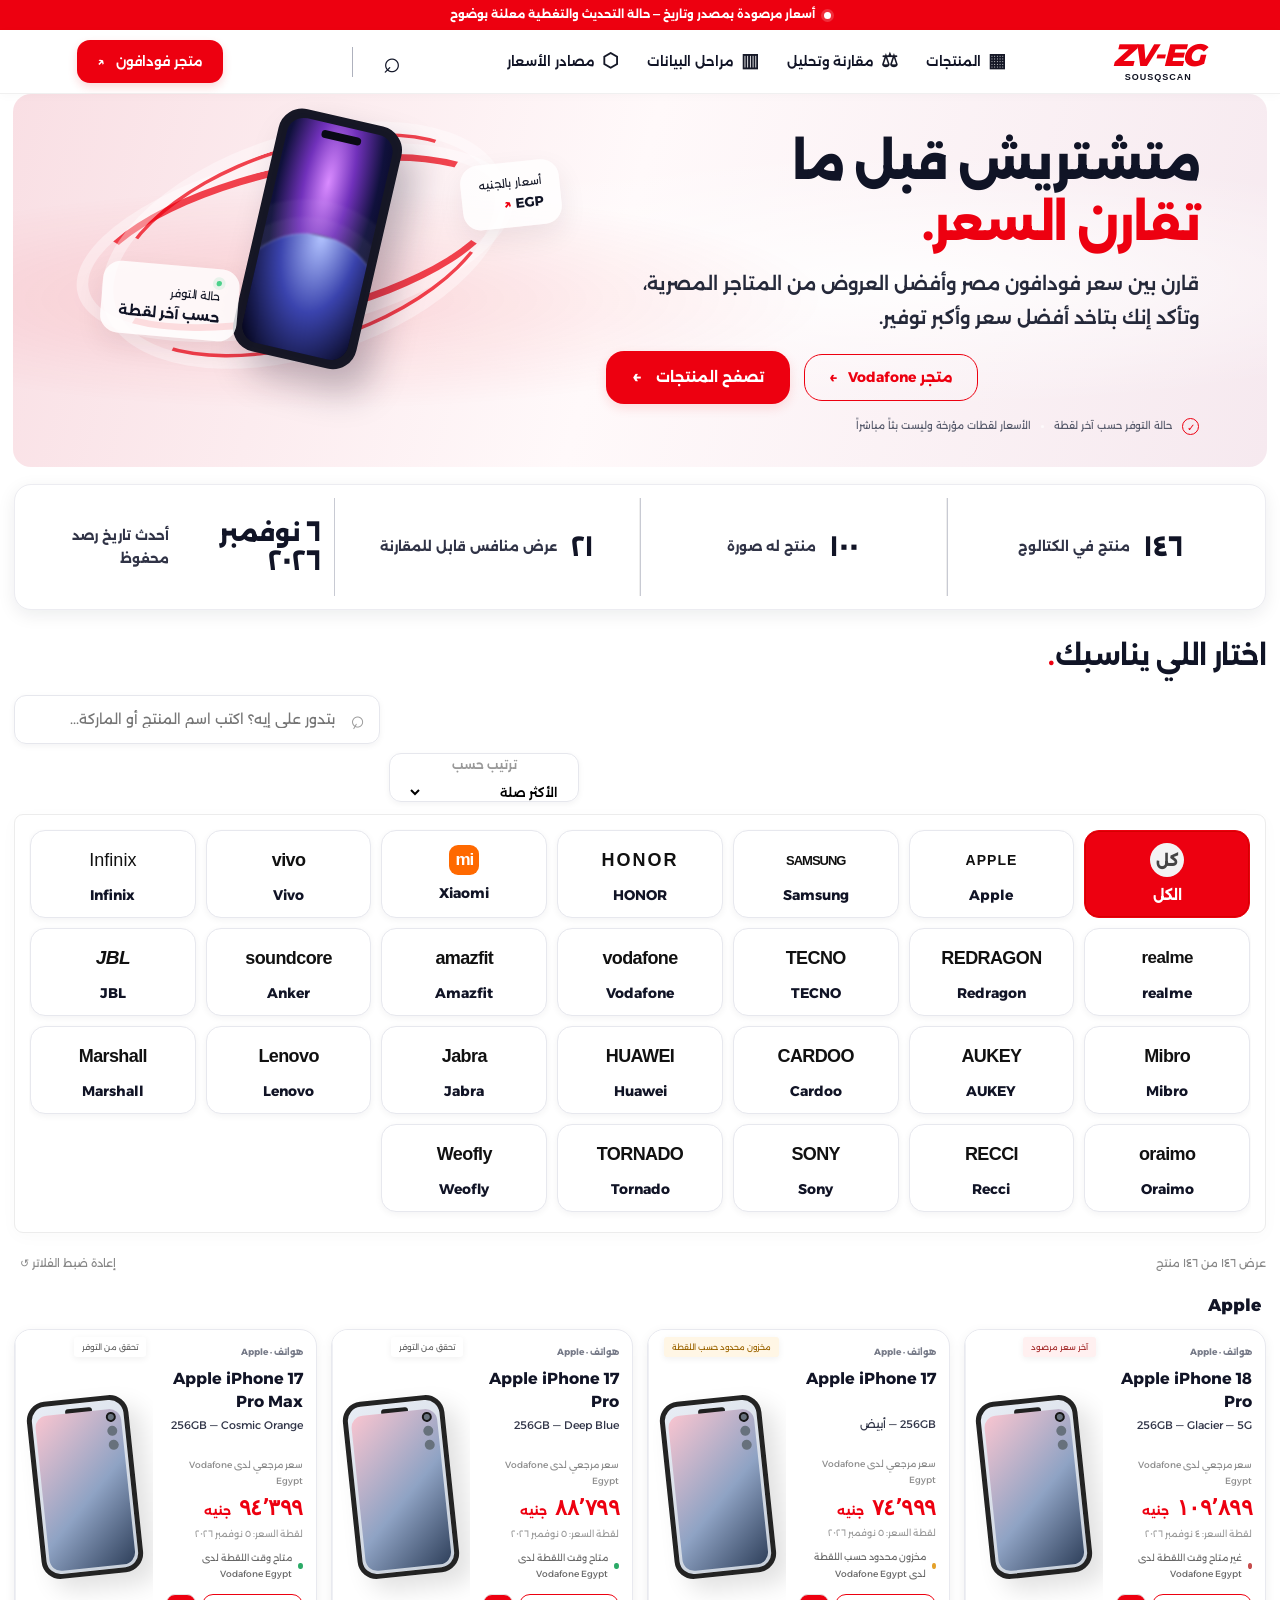
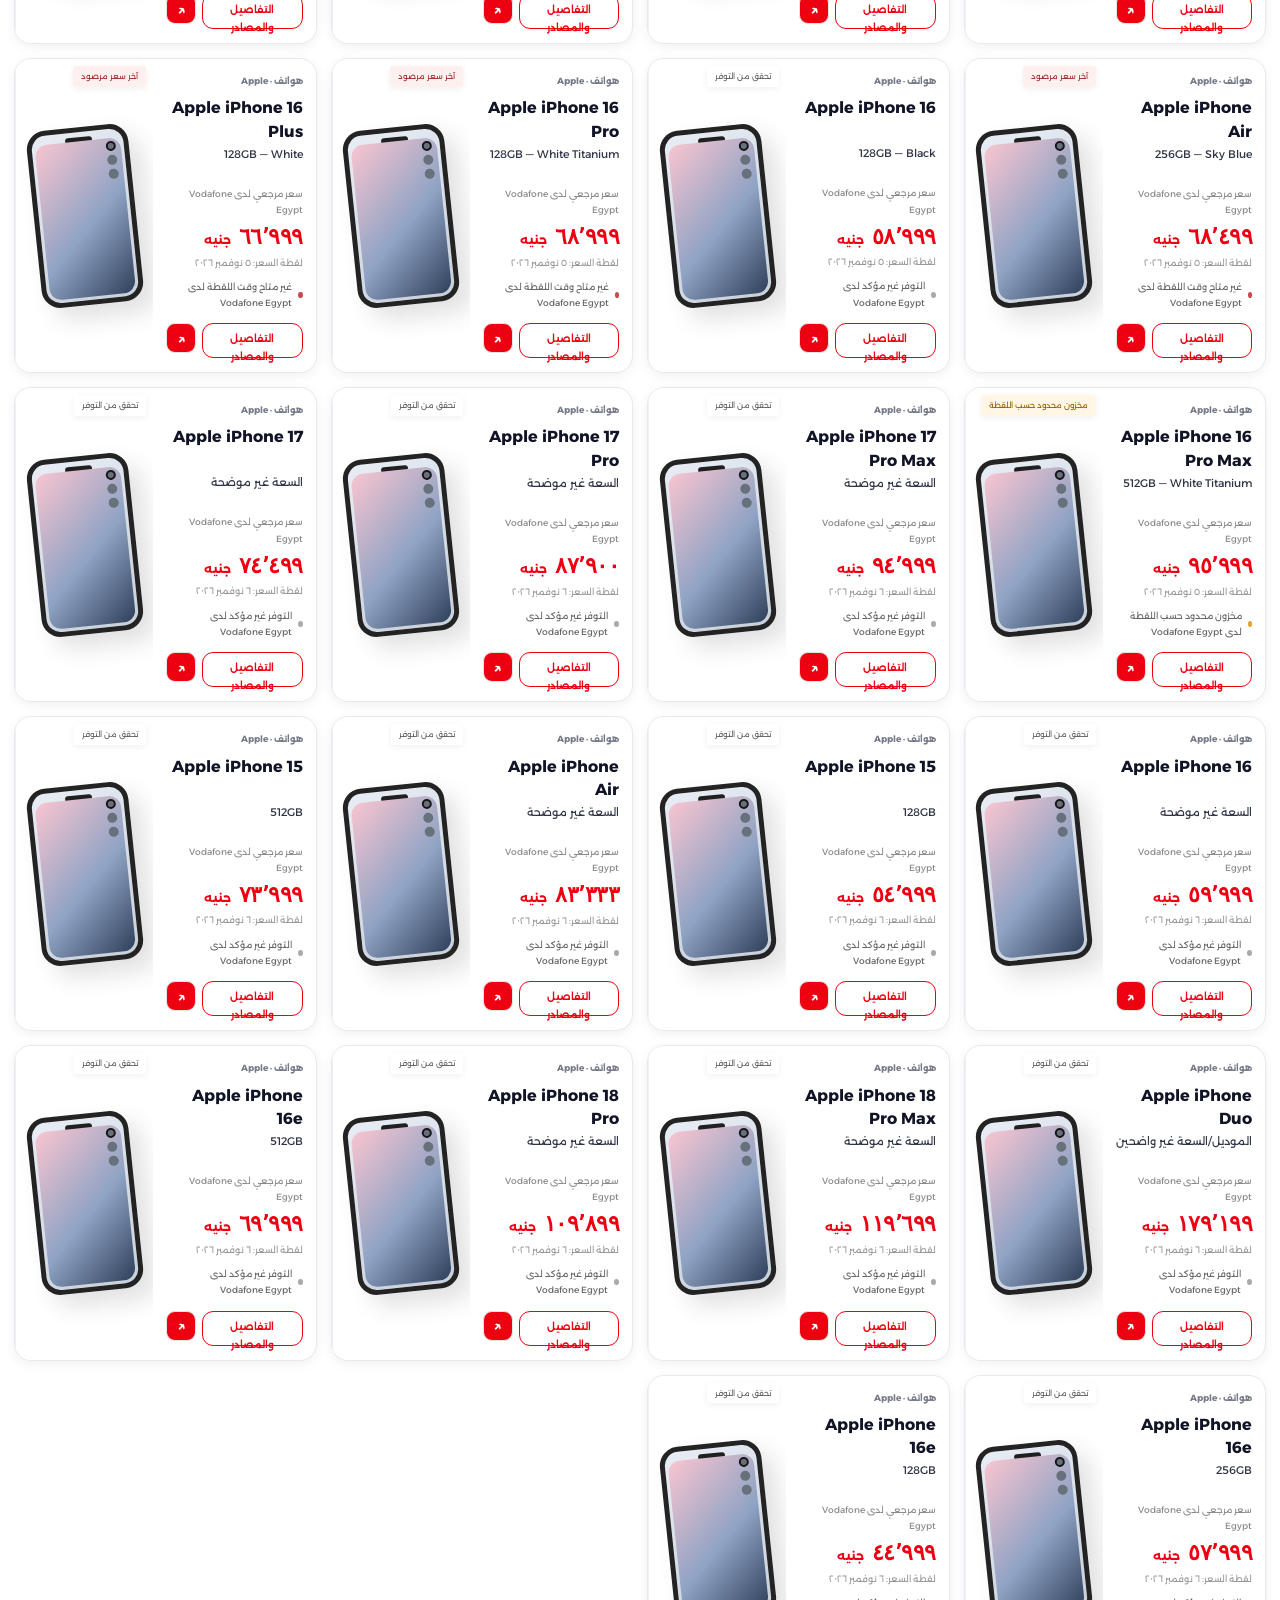
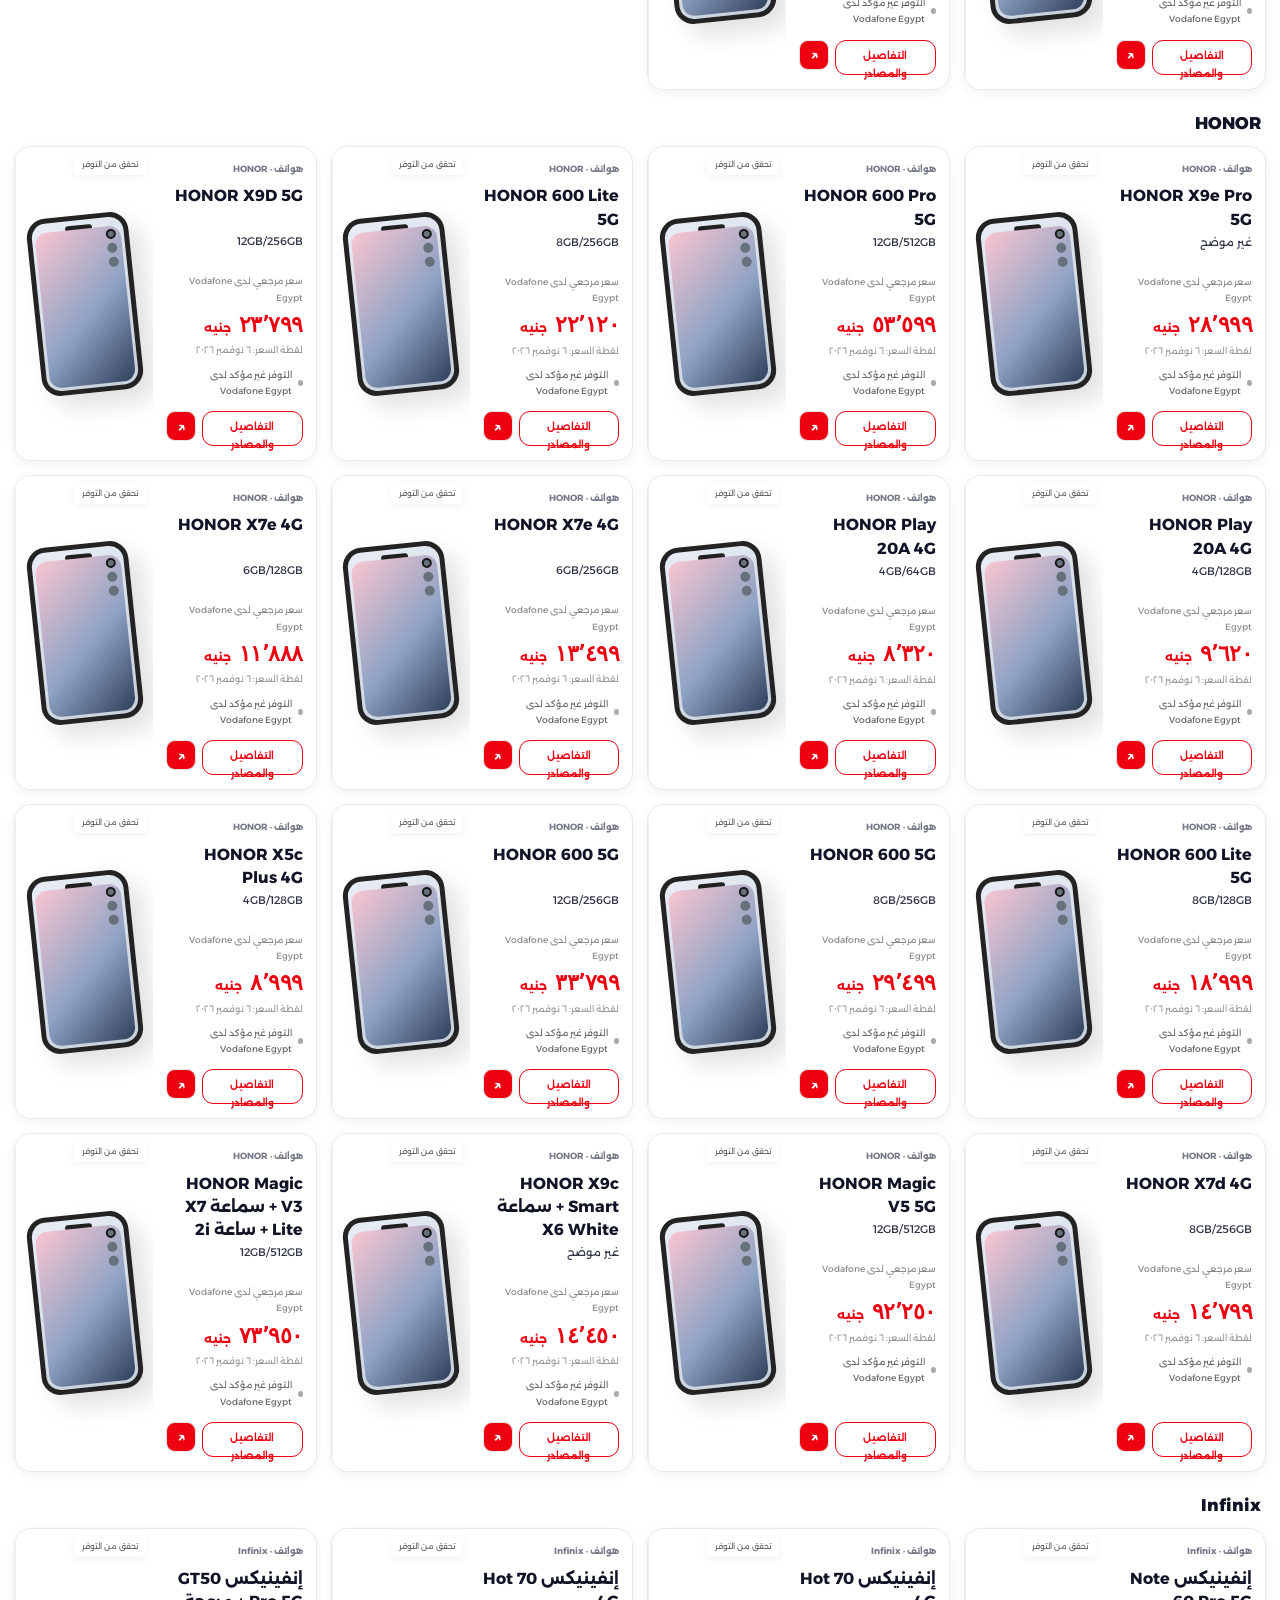
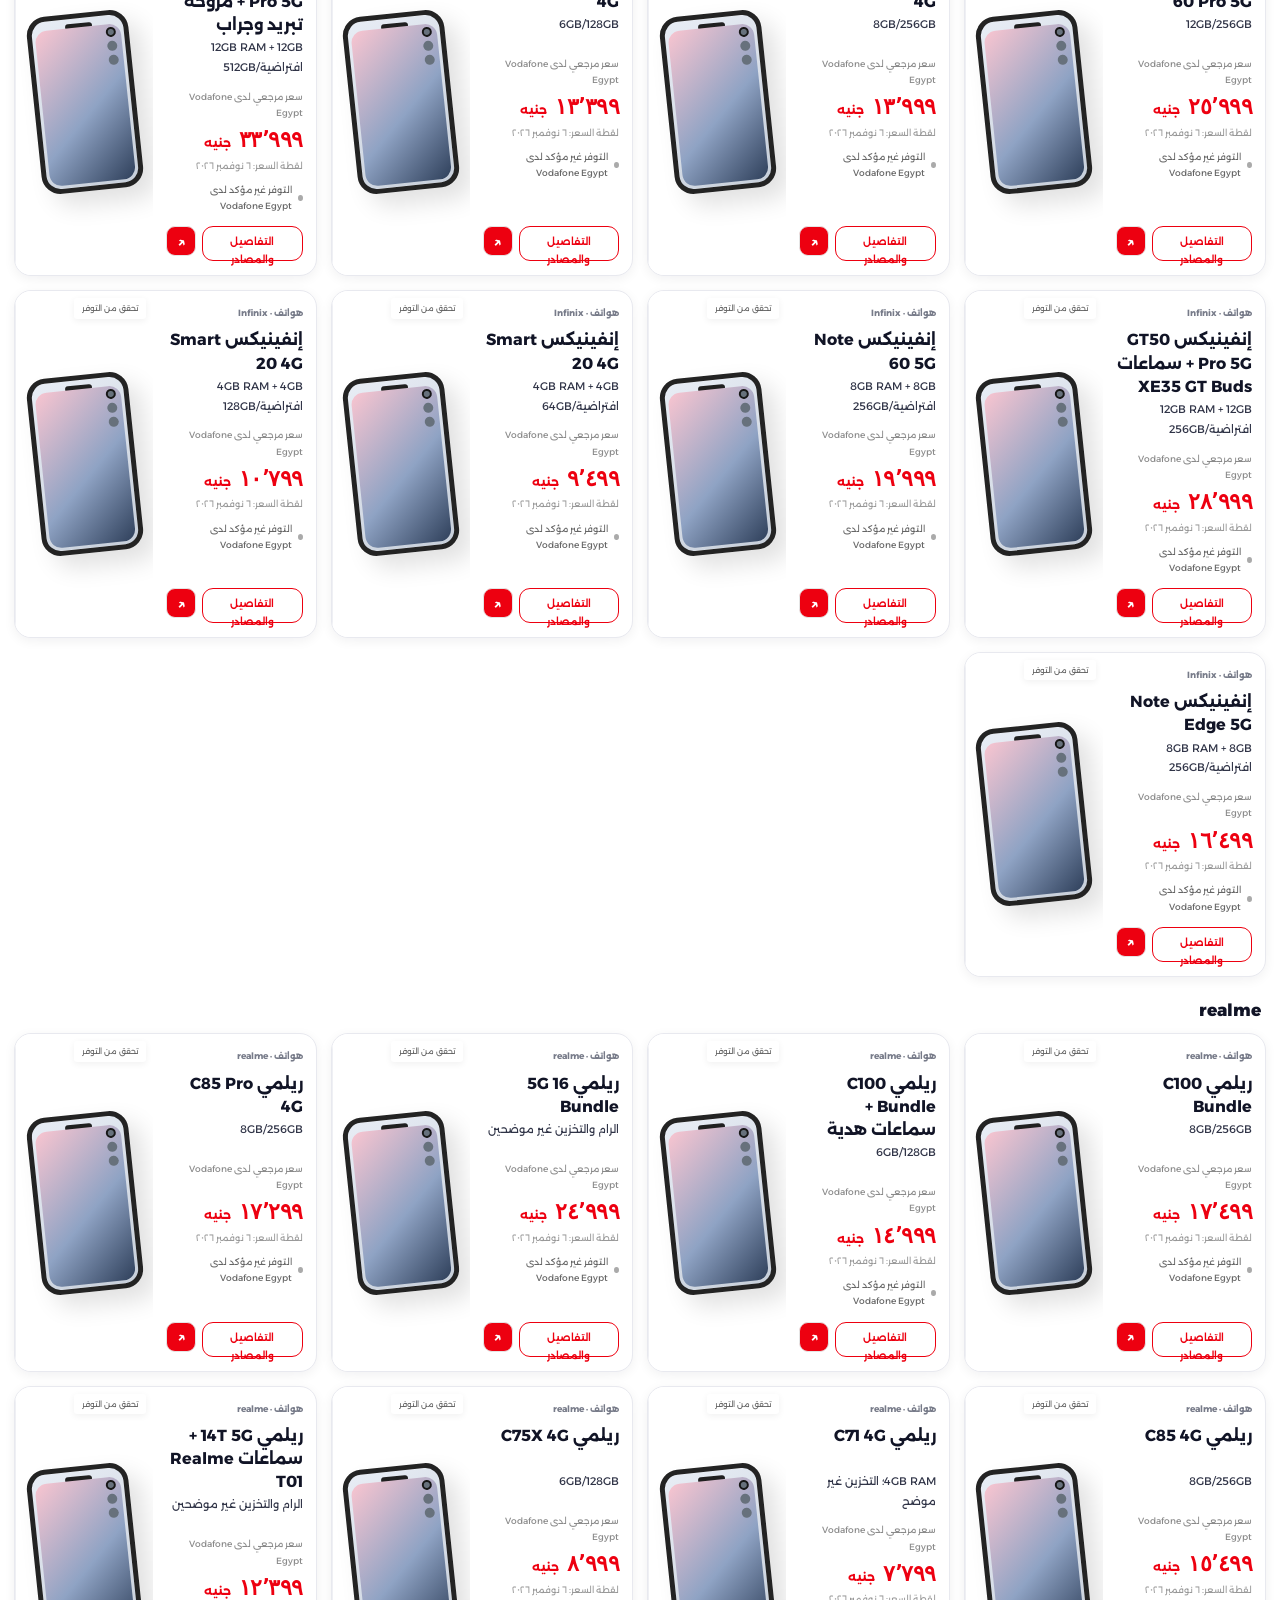
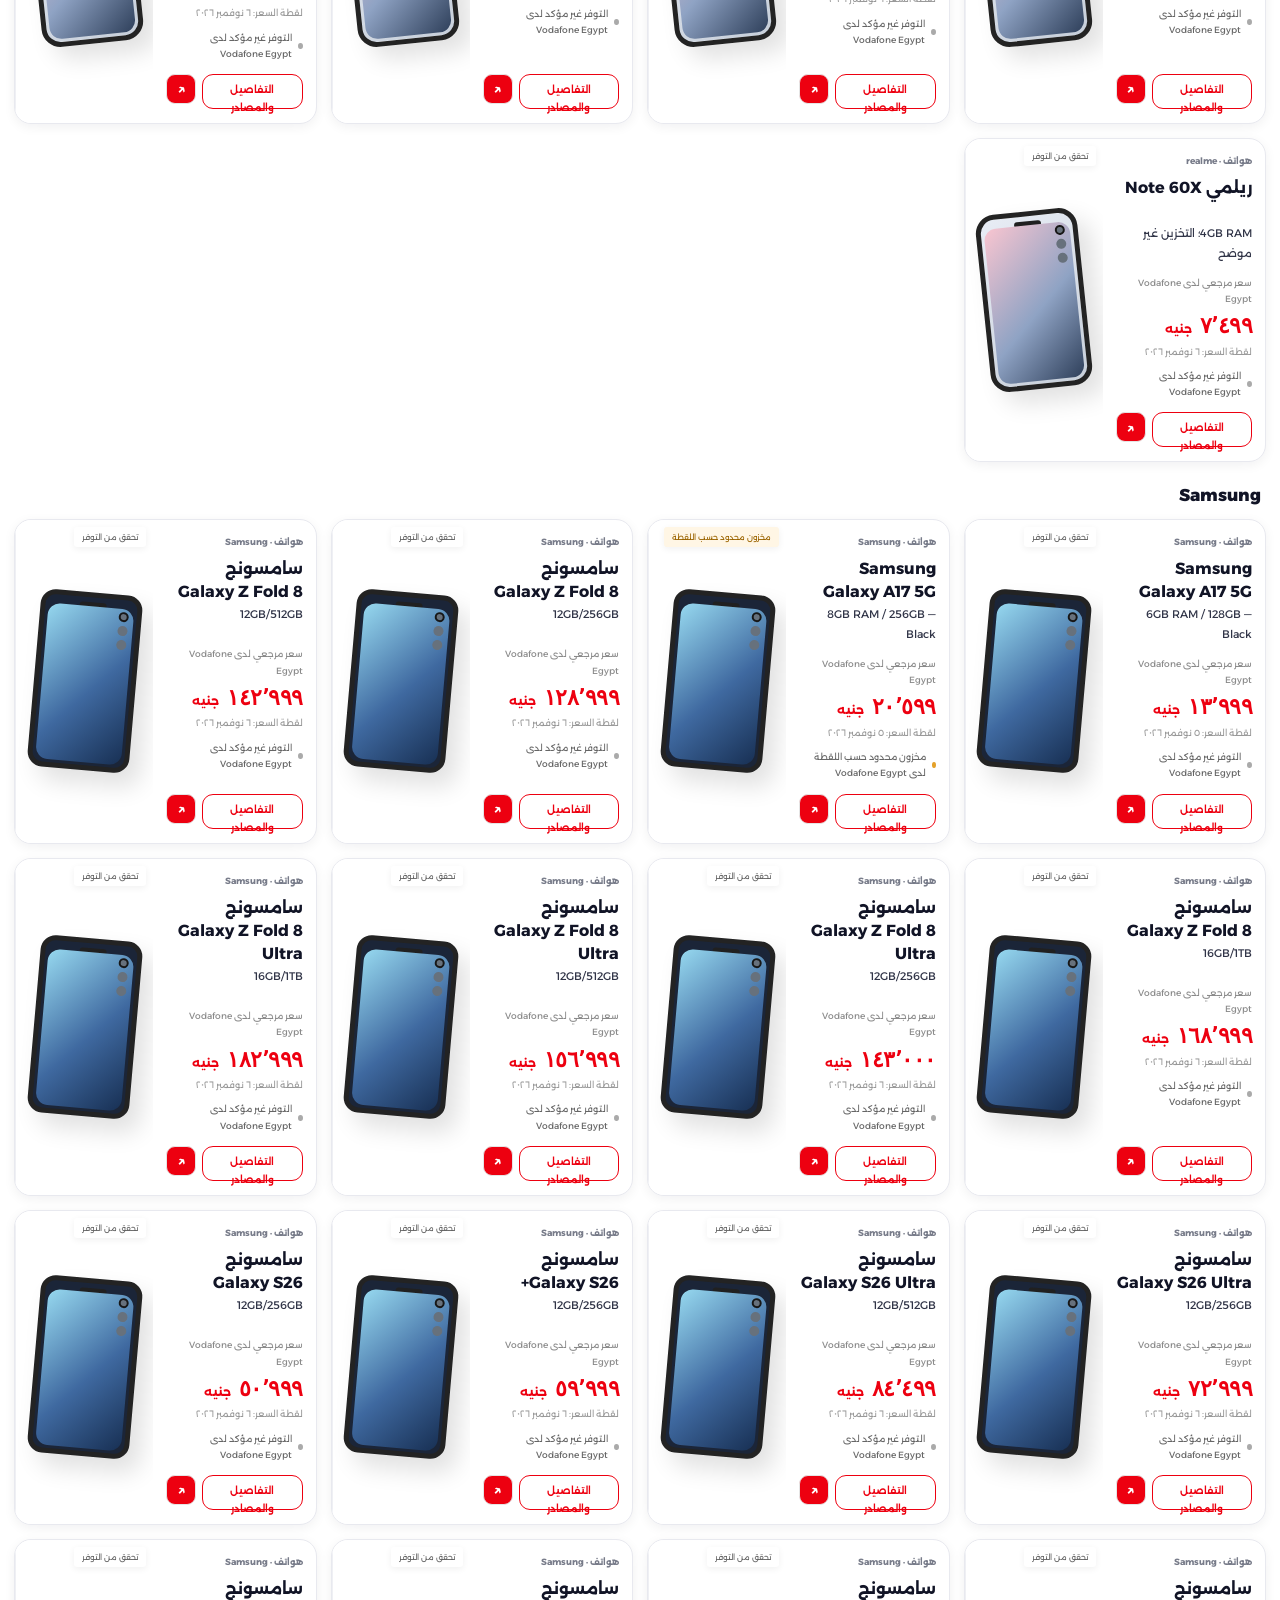
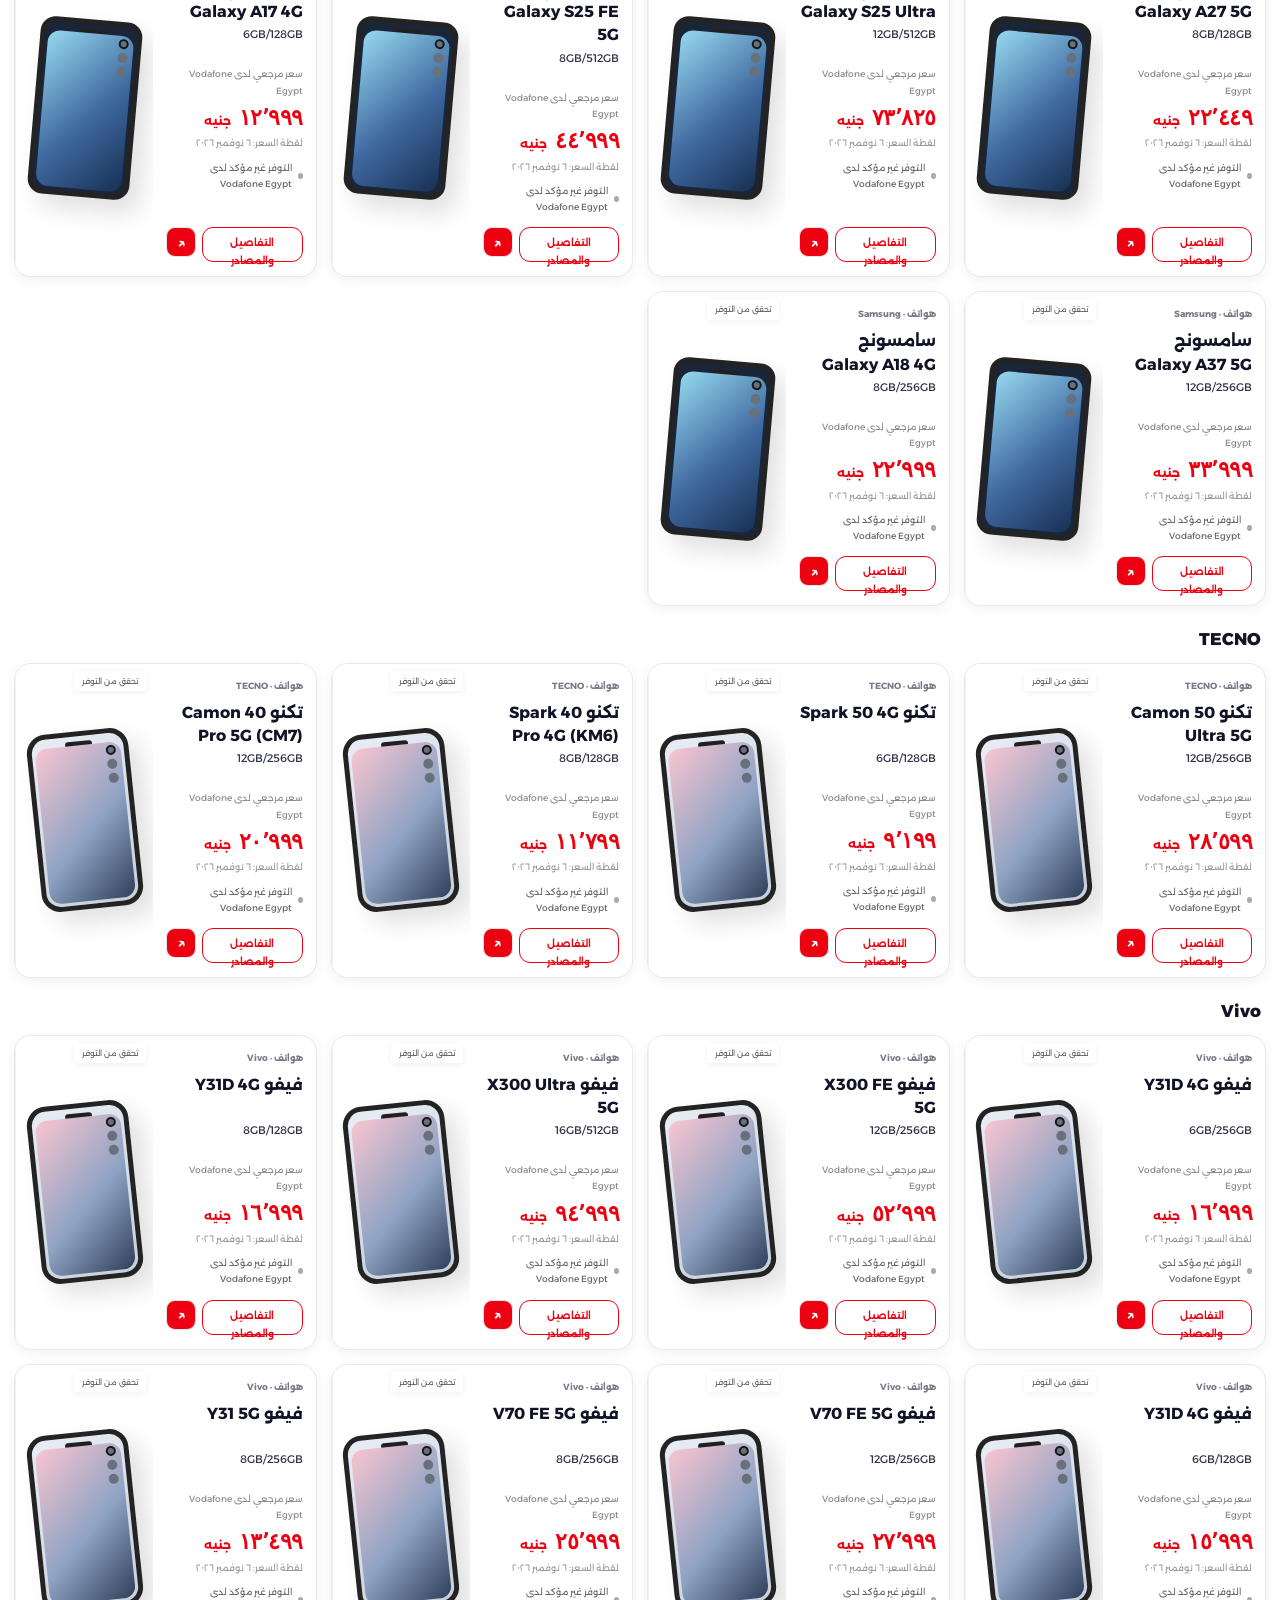
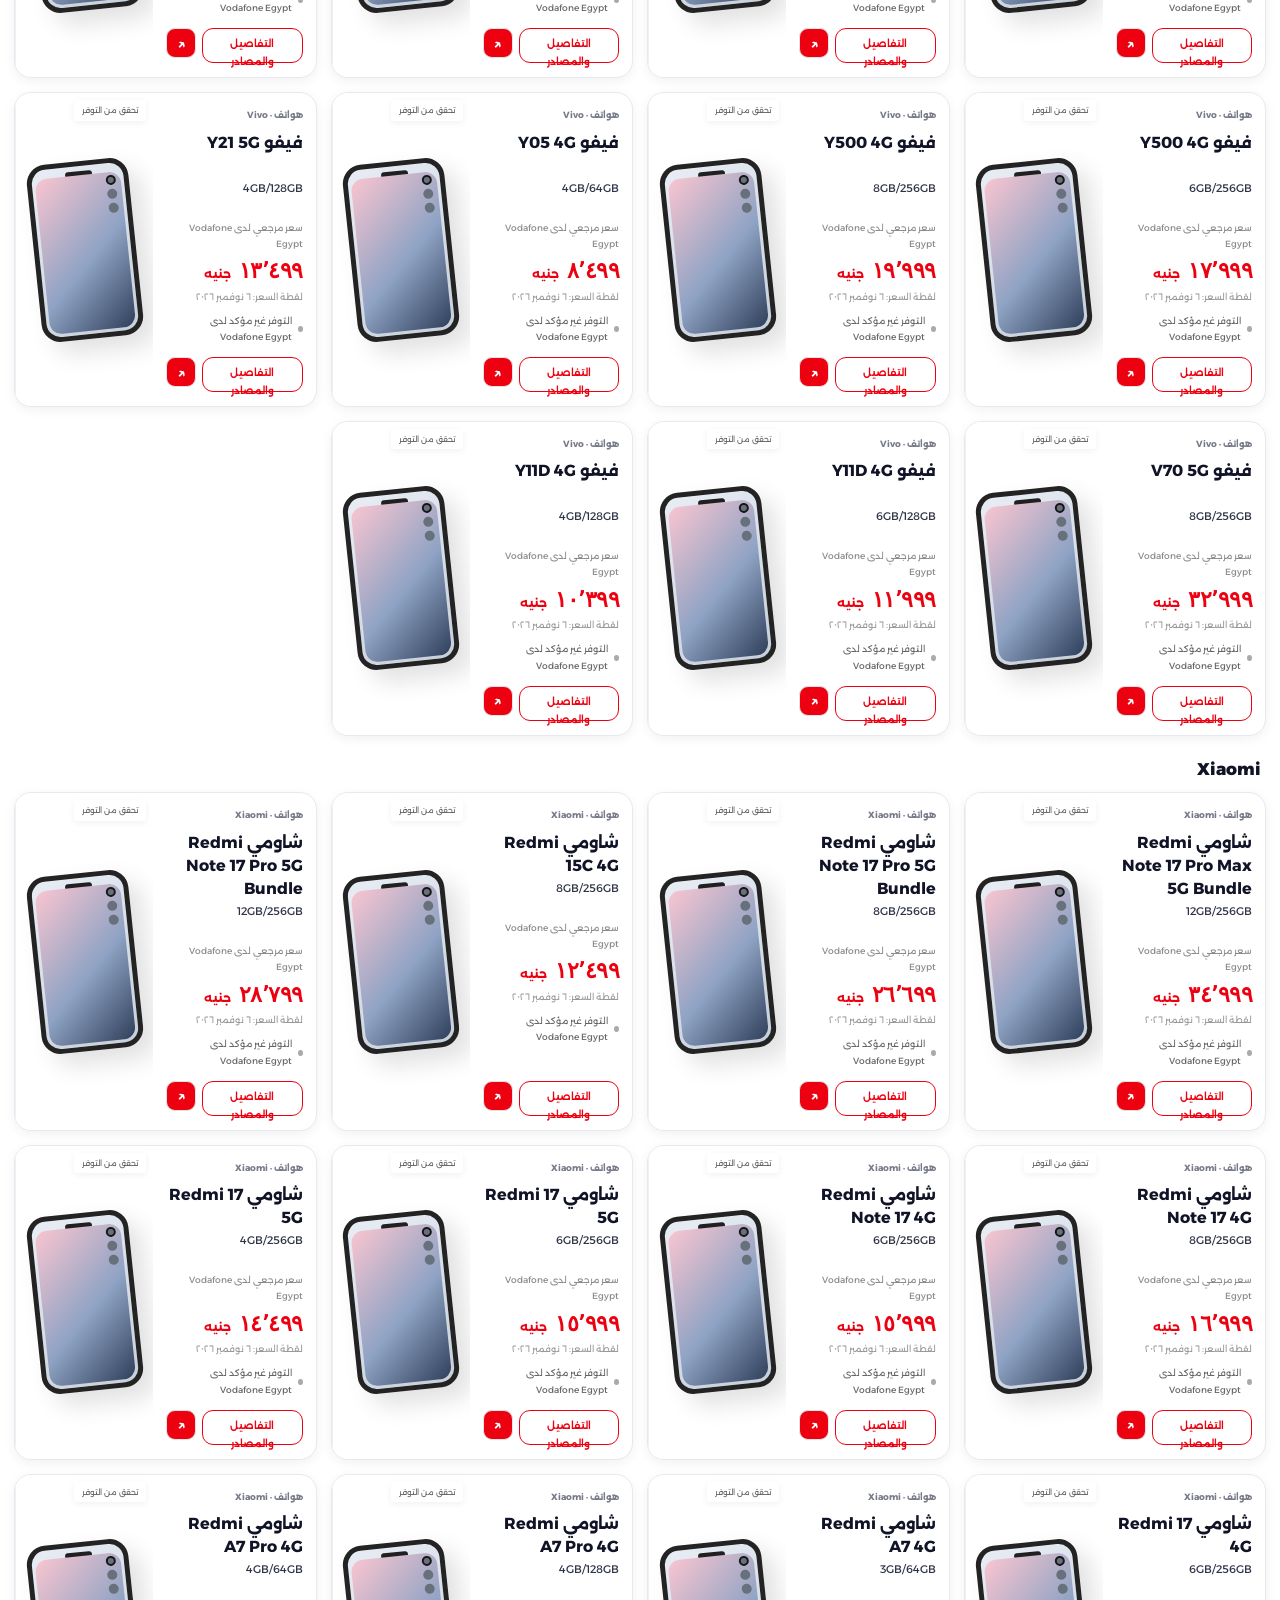
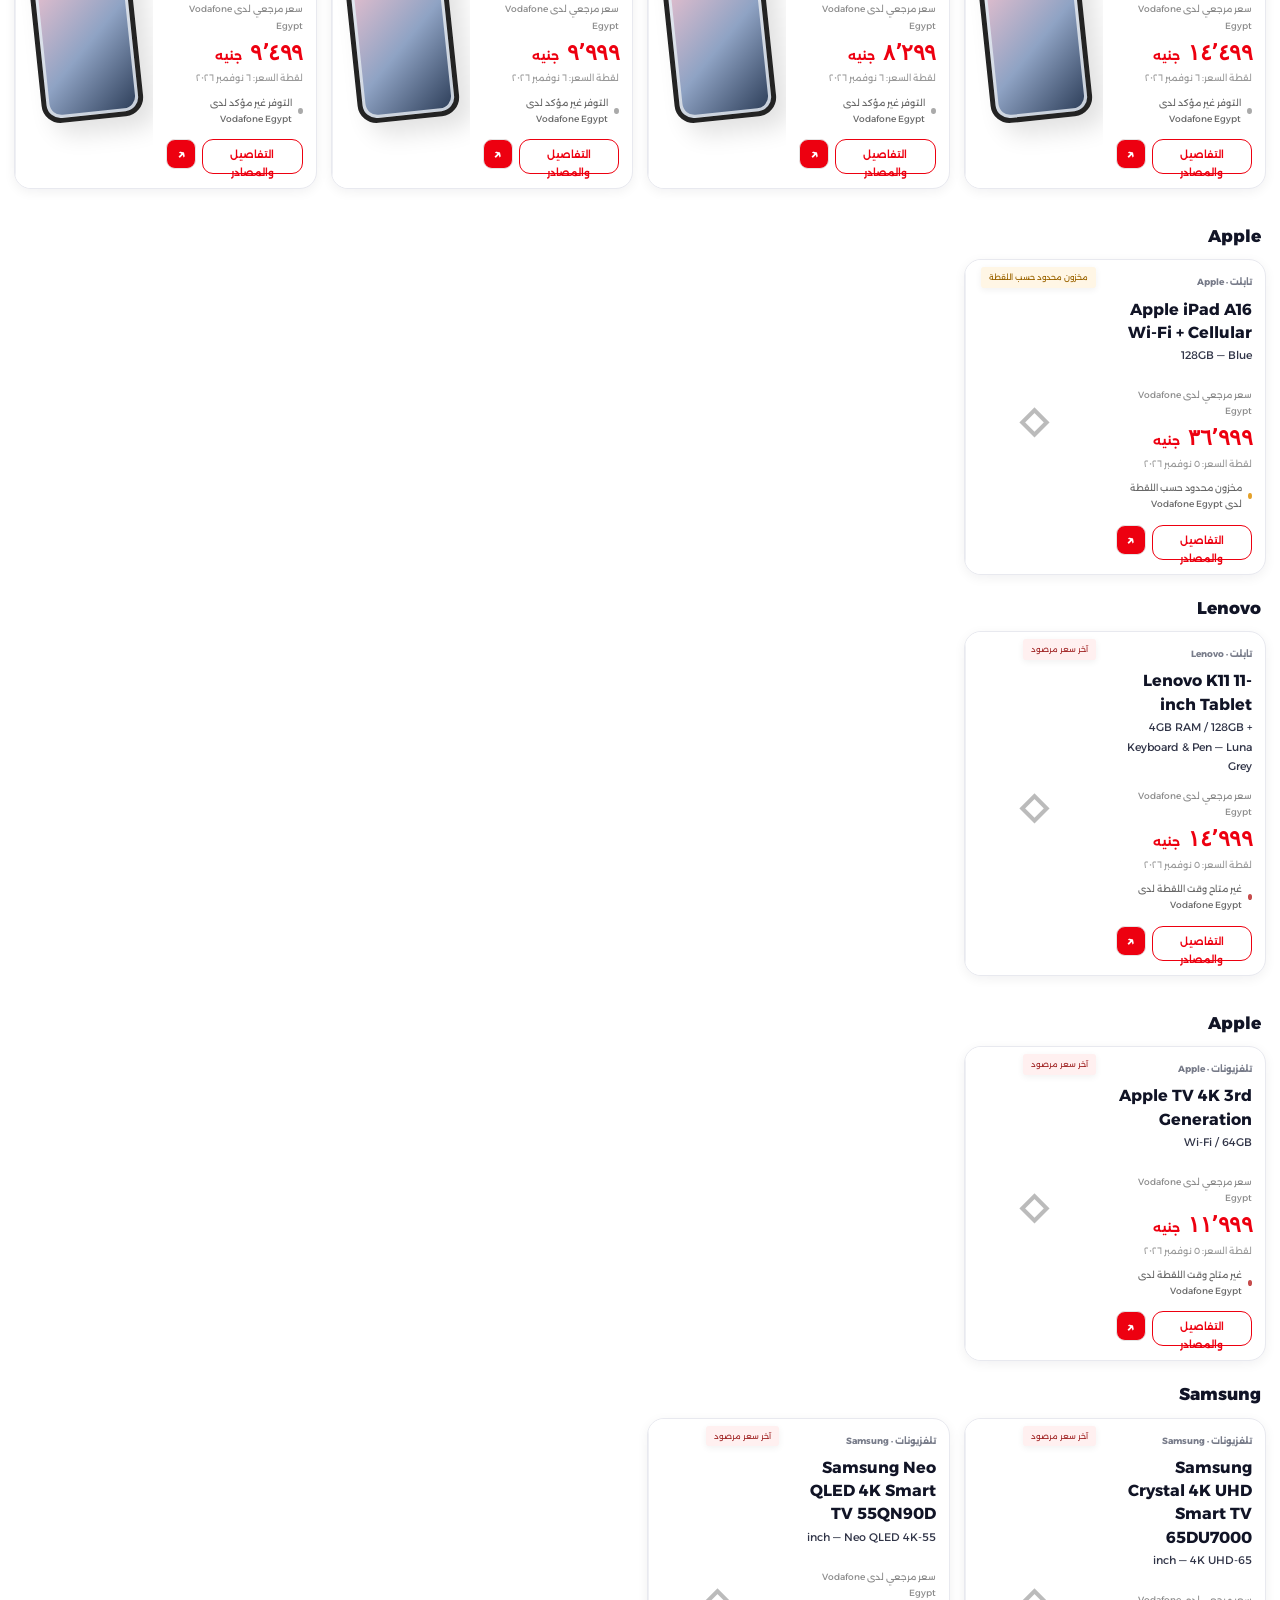
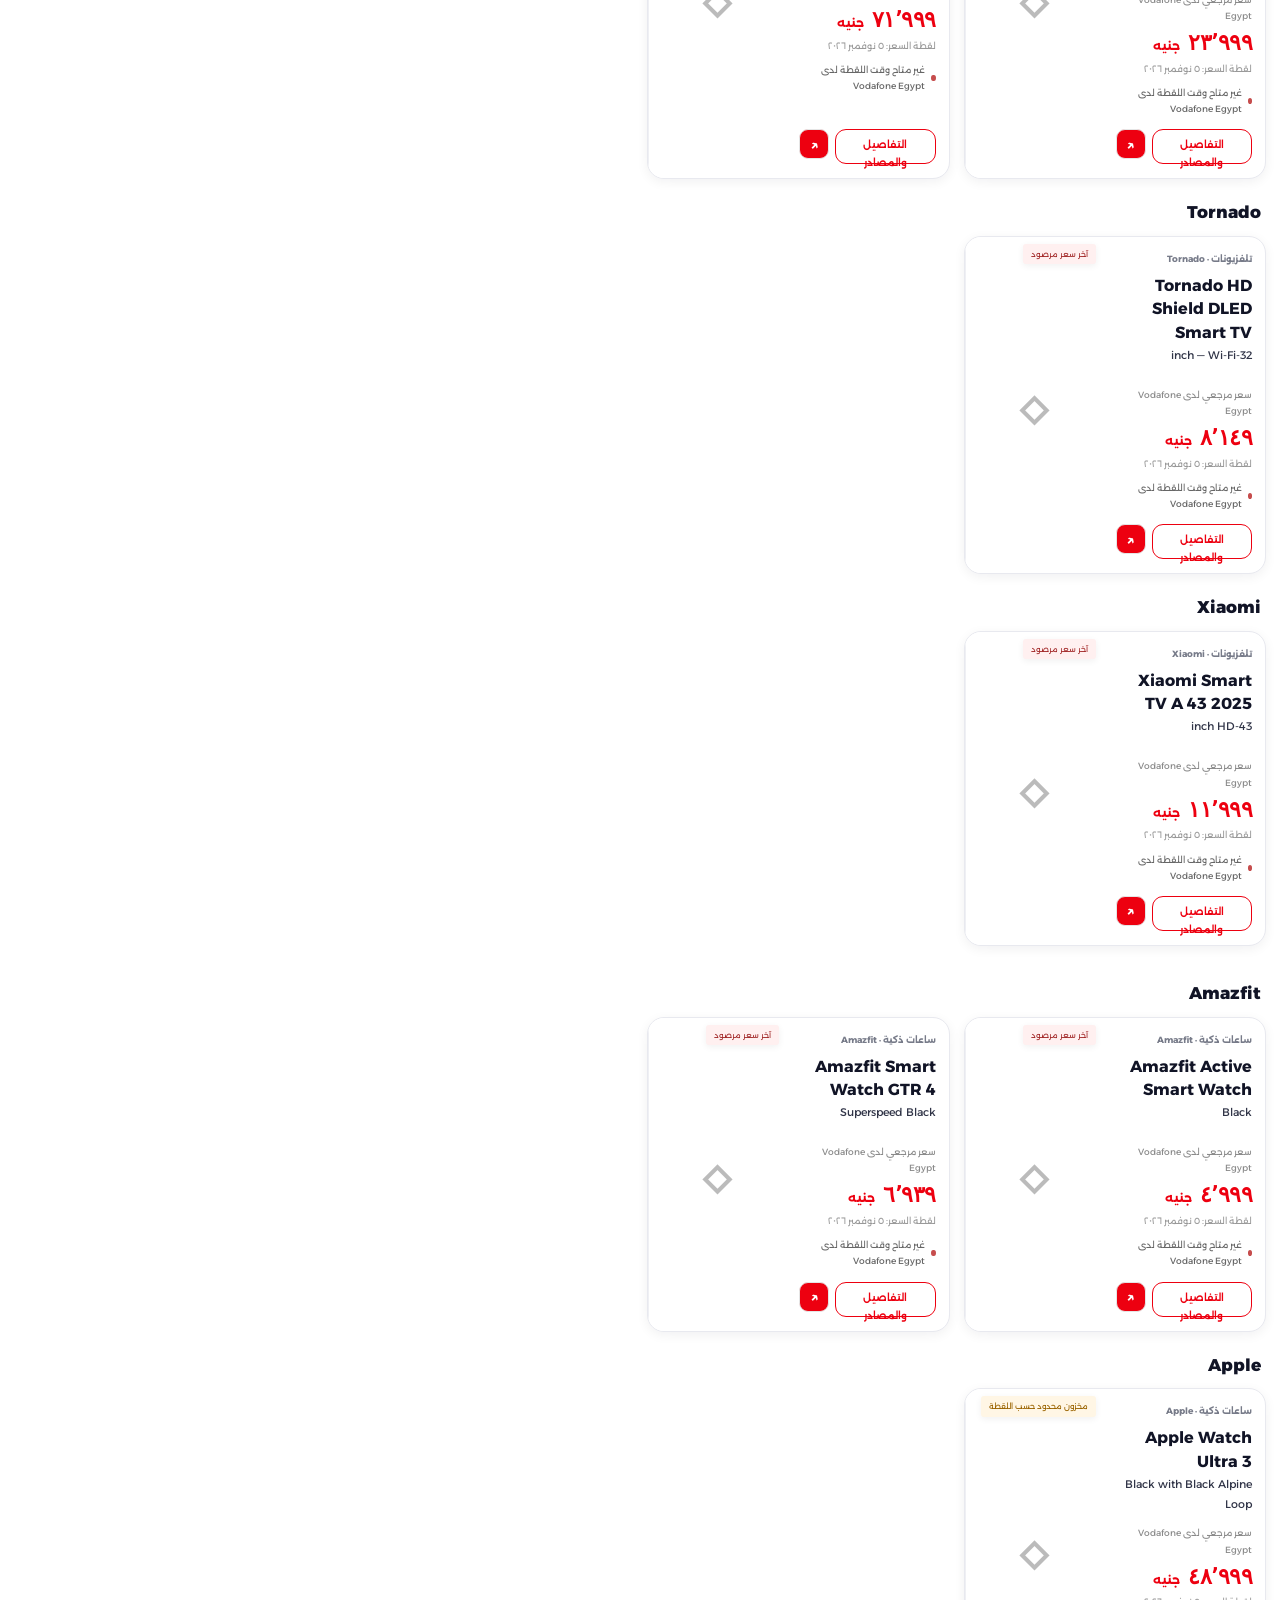
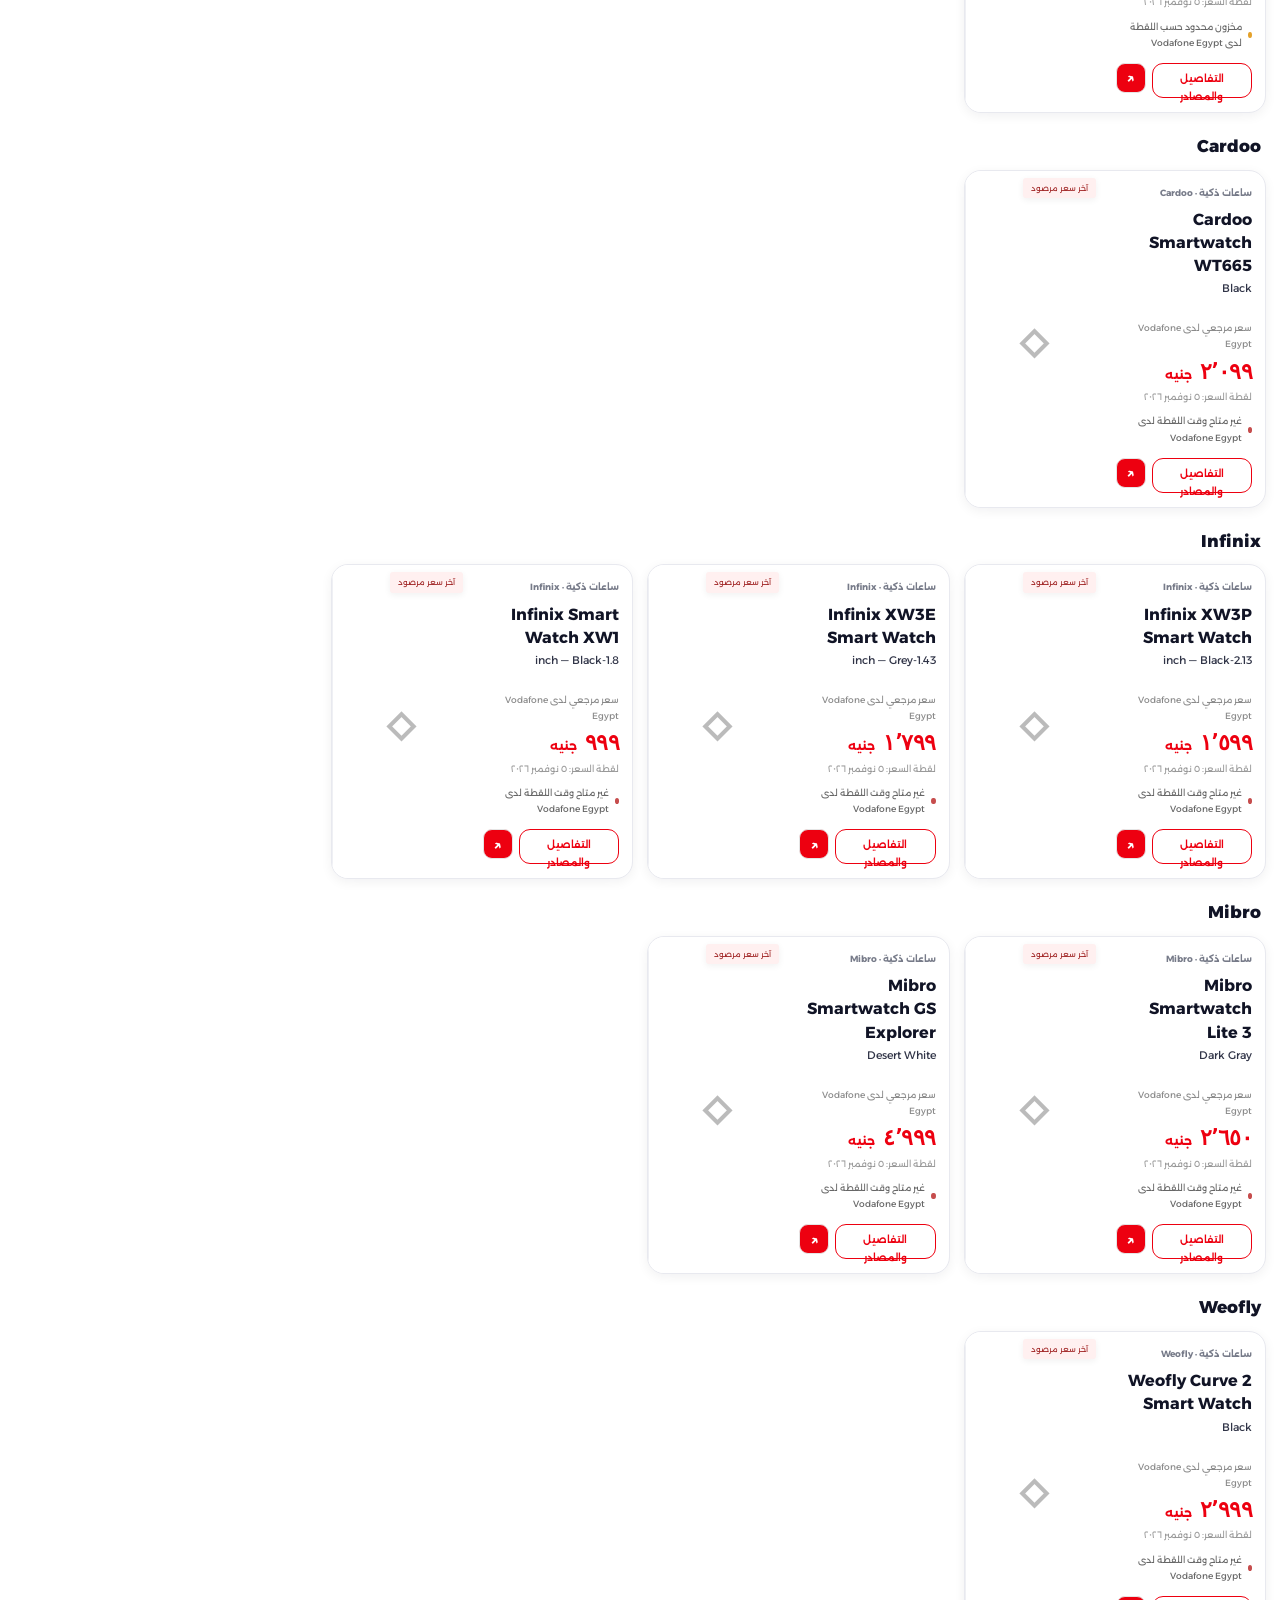
==== commit c99ec7d5: "Add full-catalog price scenario filters and results table" ====
--- a/vodafone-egypt-catalog/index.html
+++ b/vodafone-egypt-catalog/index.html
@@ -145,6 +145,21 @@
           <label class="scenario-field">الهاتف
             <select id="forecastProductSelect"></select>
           </label>
+          <div class="scenario-bulk-filters" id="scenarioBulkCard">
+            <div class="scenario-bulk-heading"><b>تحليل الكتالوج بالكامل</b><small id="scenarioBulkCount">—</small></div>
+            <div class="scenario-filter-grid">
+              <label class="scenario-field">الفئة<select id="forecastCategoryFilter"><option value="الكل">كل الفئات</option></select></label>
+              <label class="scenario-field">الماركة<select id="forecastBrandFilter"><option value="الكل">كل الماركات</option></select></label>
+            </div>
+            <label class="scenario-field">ابحث عن منتج<input id="forecastSearchFilter" type="search" placeholder="اسم المنتج أو السعة أو الماركة"></label>
+            <div class="scenario-table-wrap">
+              <table class="scenario-bulk-table">
+                <thead><tr><th>المنتج والنسخة</th><th>السعر الحالي</th><th>سعر السيناريو</th><th>التغير</th><th>أسبوعي</th><th>يومي</th><th>جاهزية التوقع</th></tr></thead>
+                <tbody id="scenarioBulkBody"></tbody>
+              </table>
+            </div>
+            <p id="scenarioBulkNote" class="scenario-bulk-note"></p>
+          </div>
           <label class="scenario-field">متجر سجل السعر اليومي
             <select id="forecastStoreSelect"></select>
           </label>
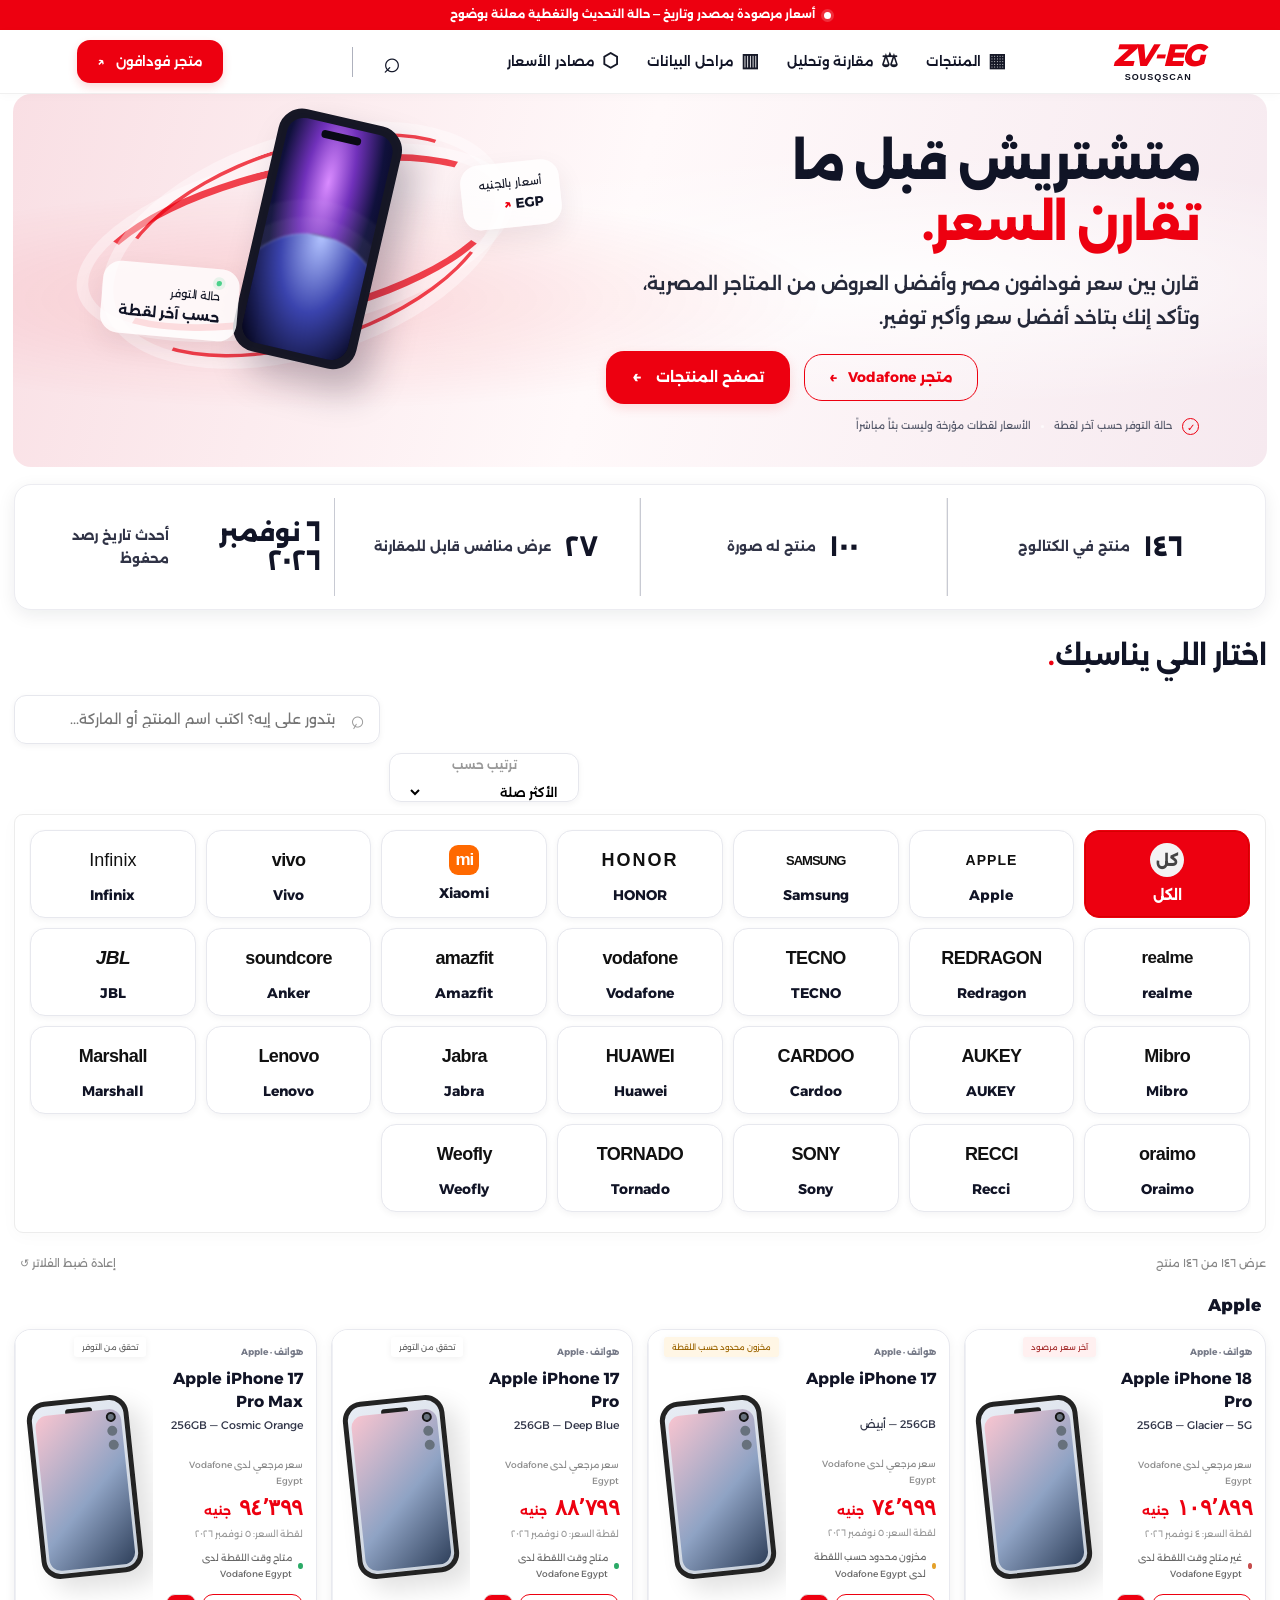
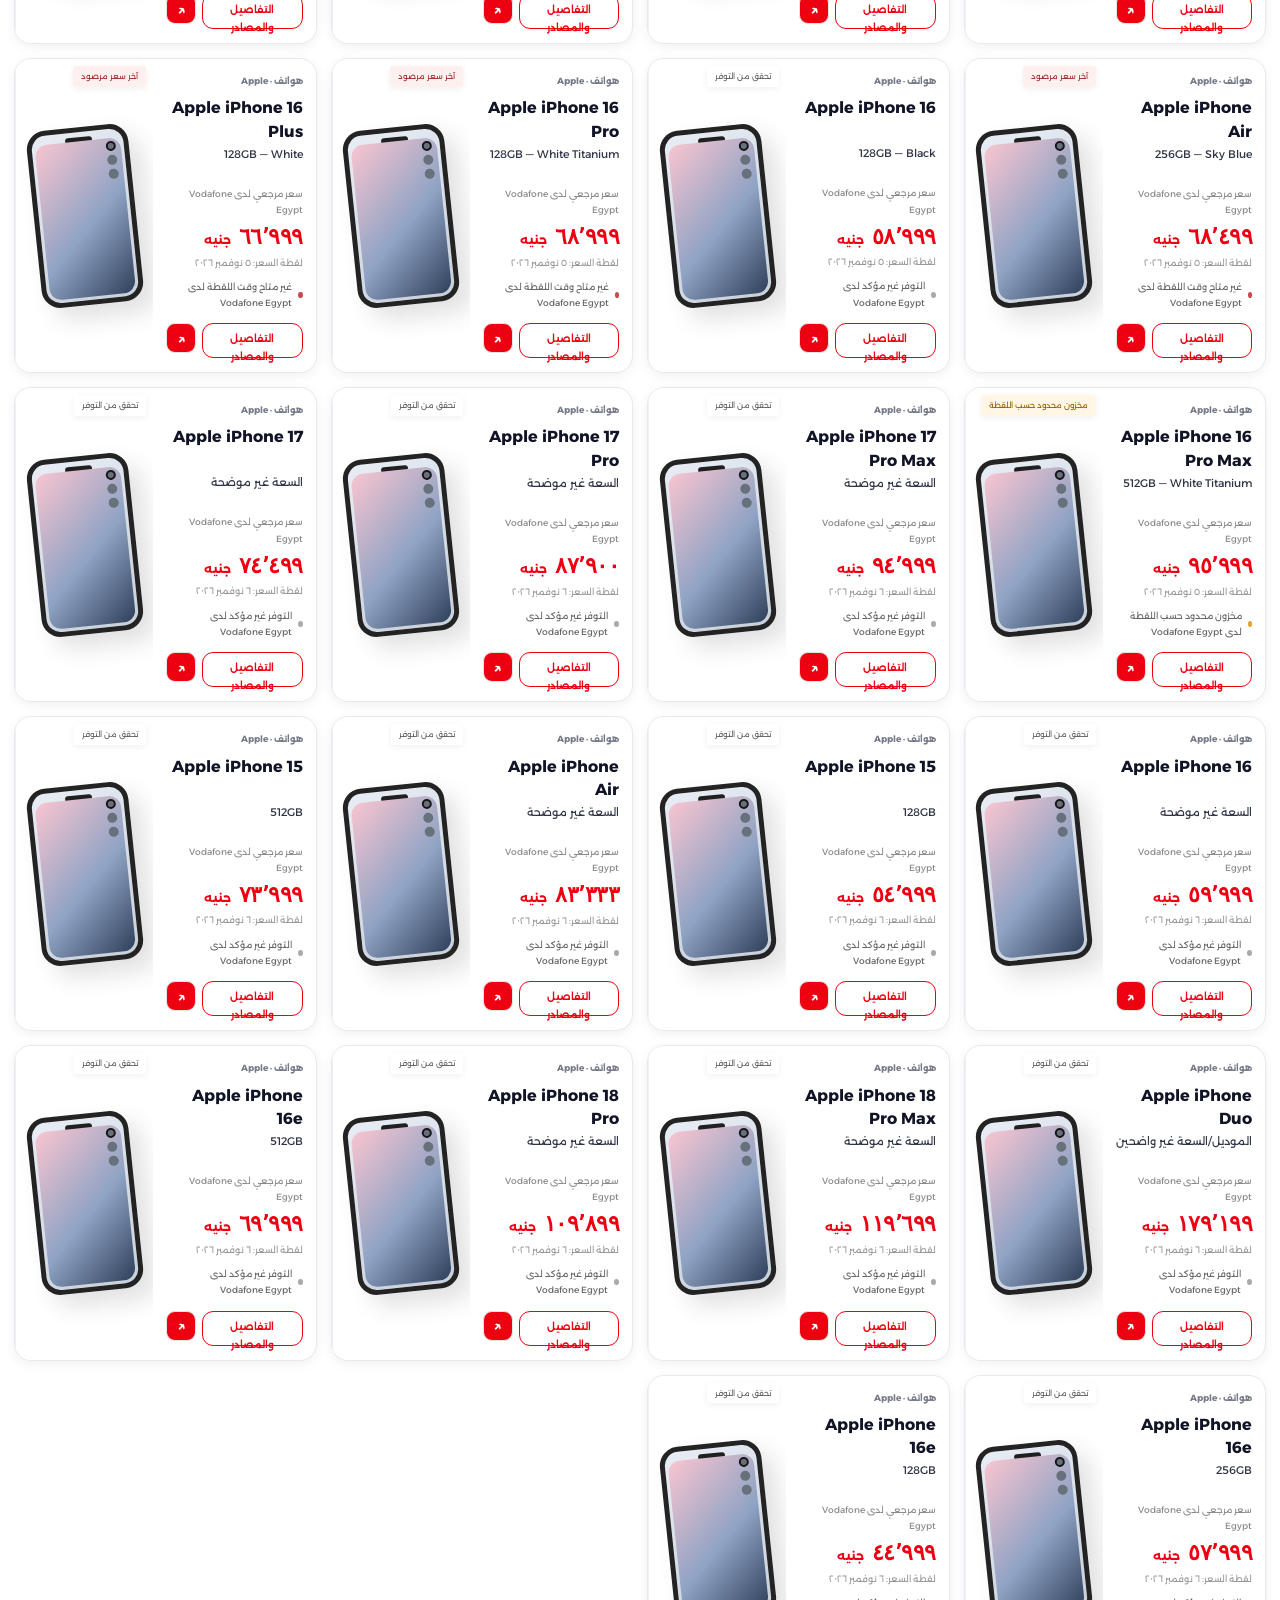
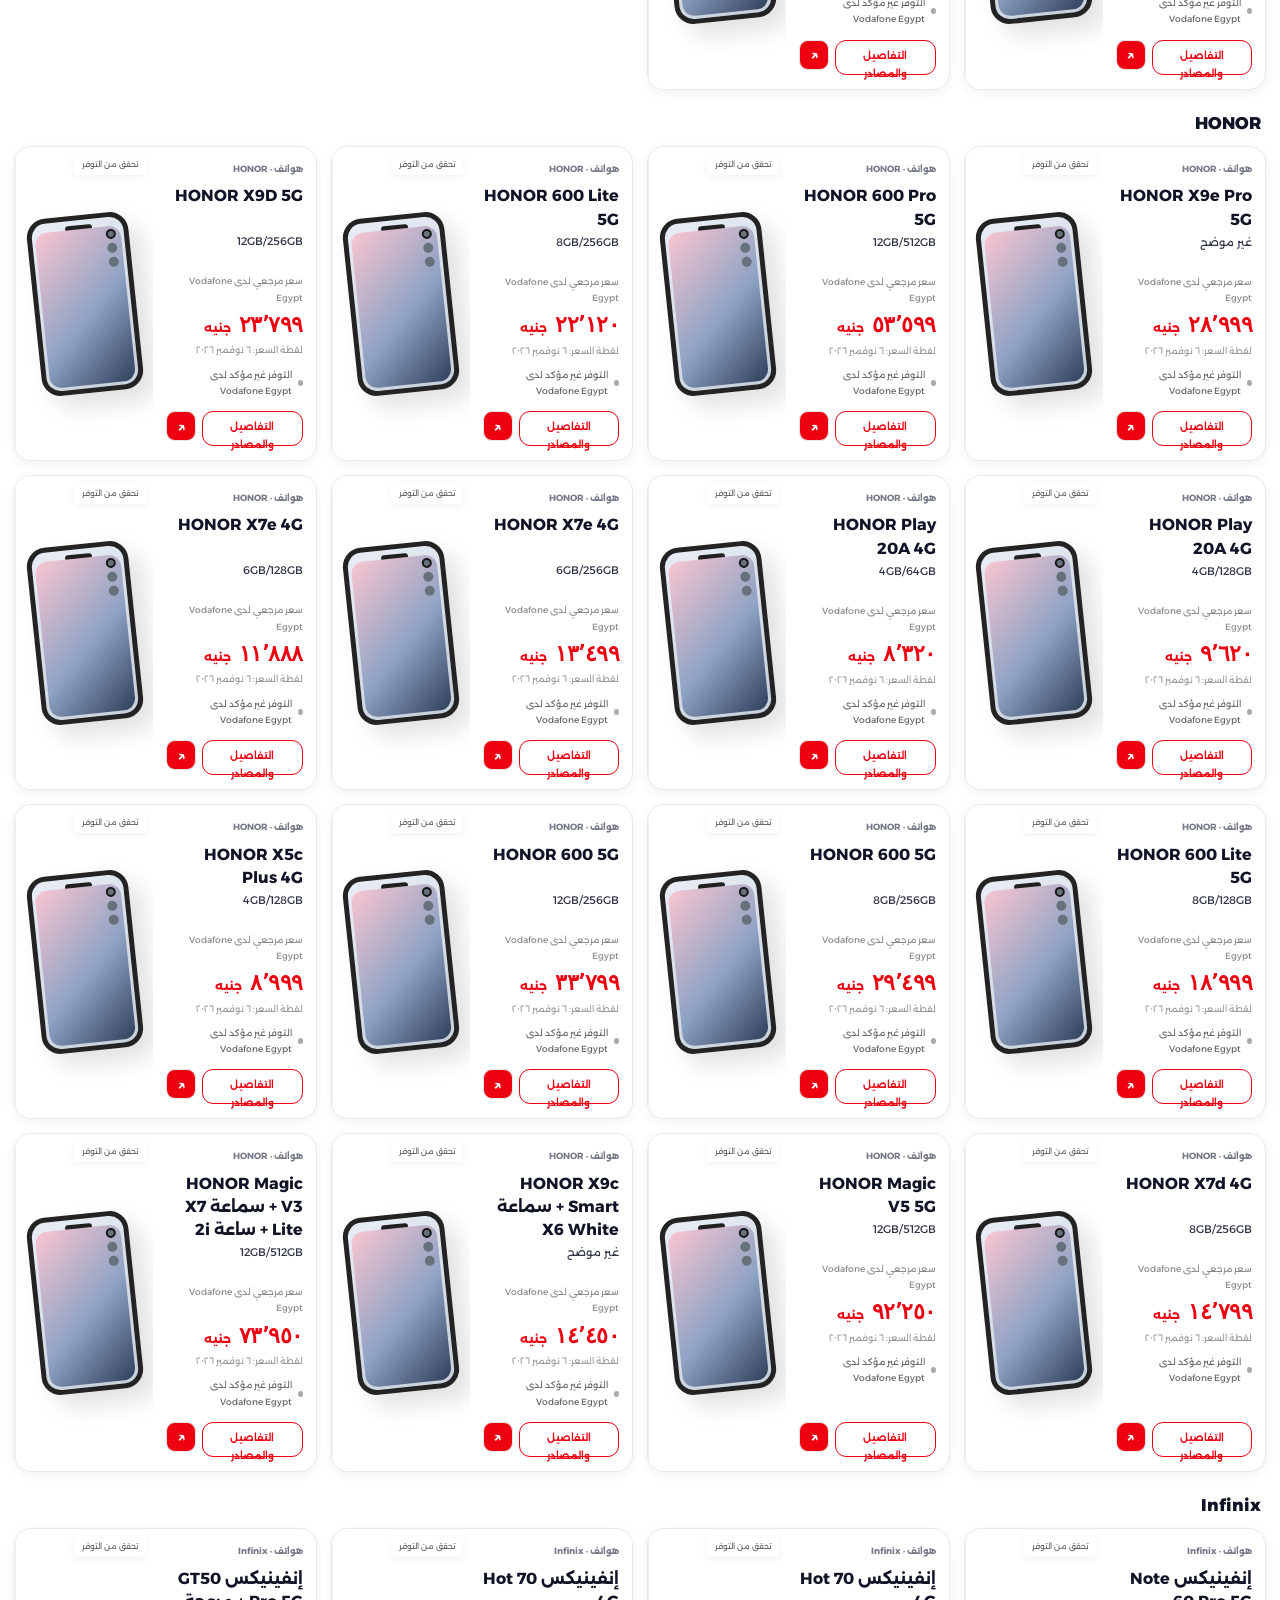
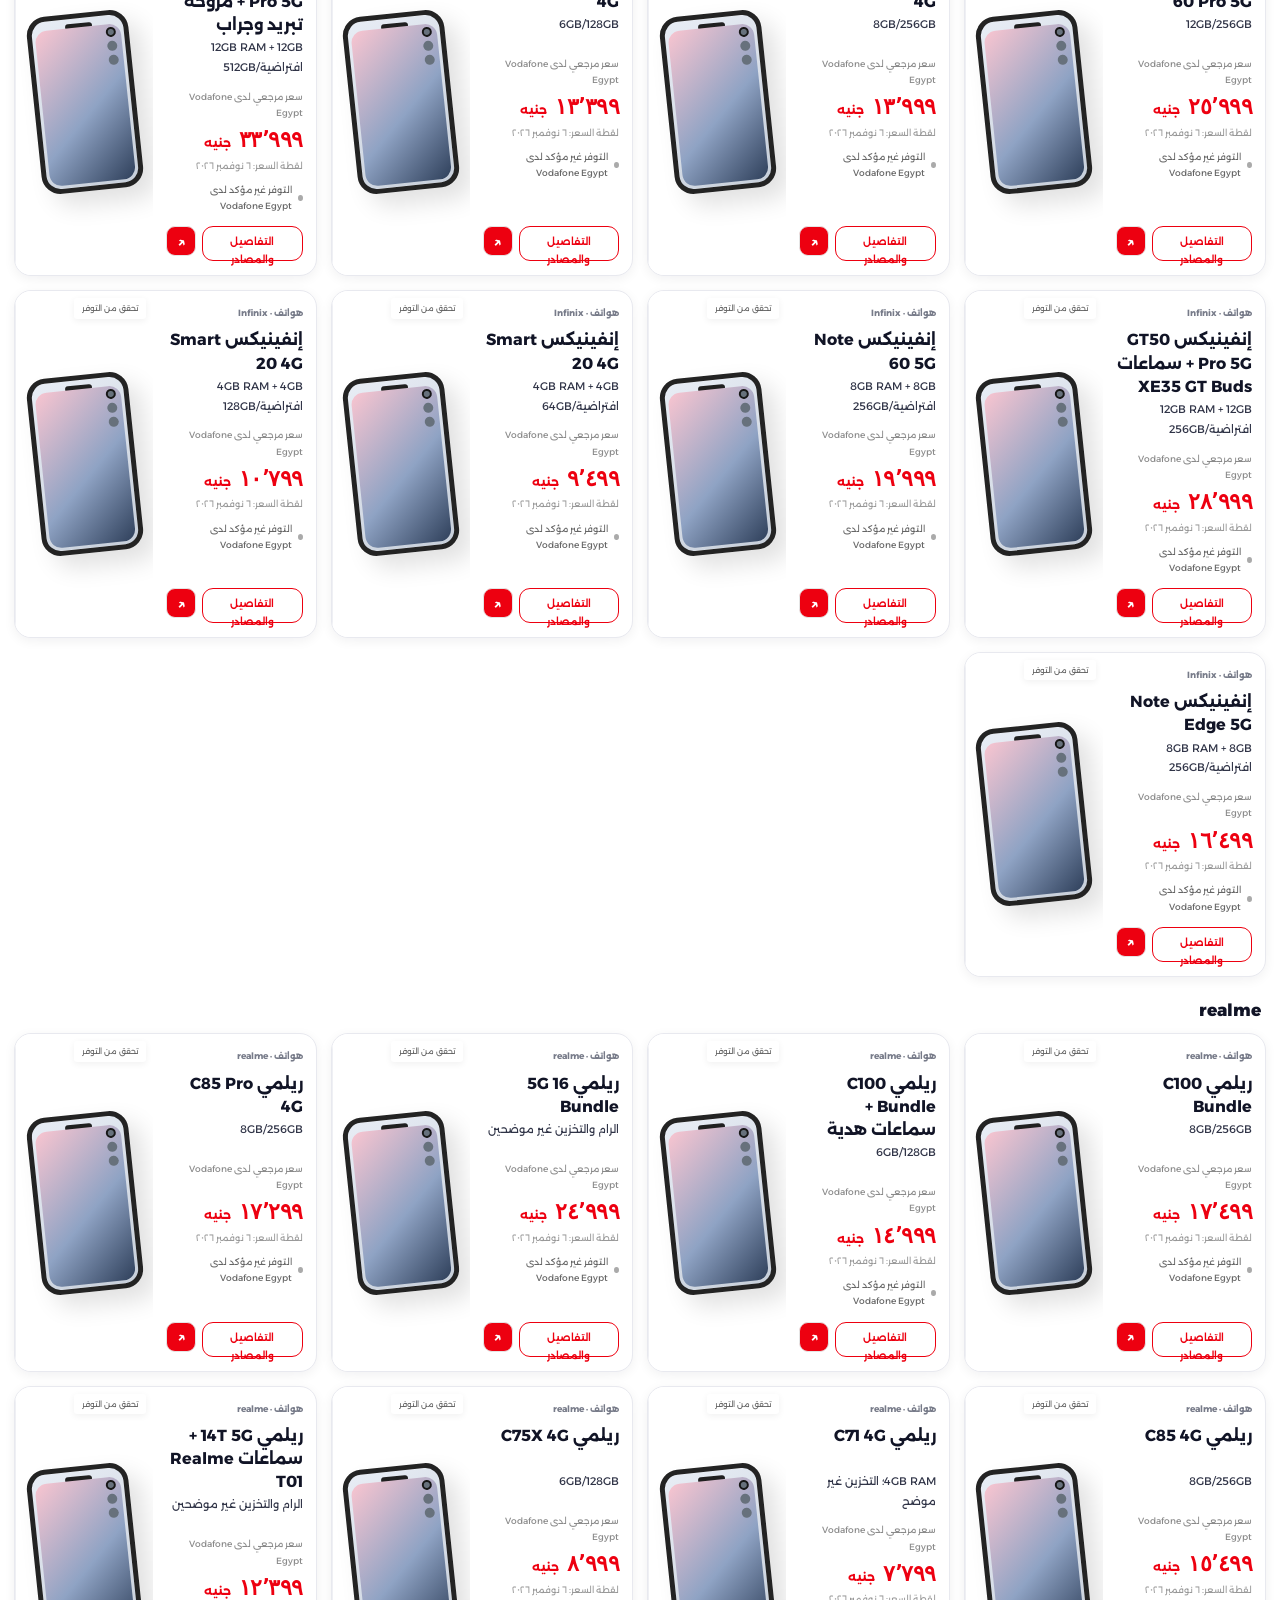
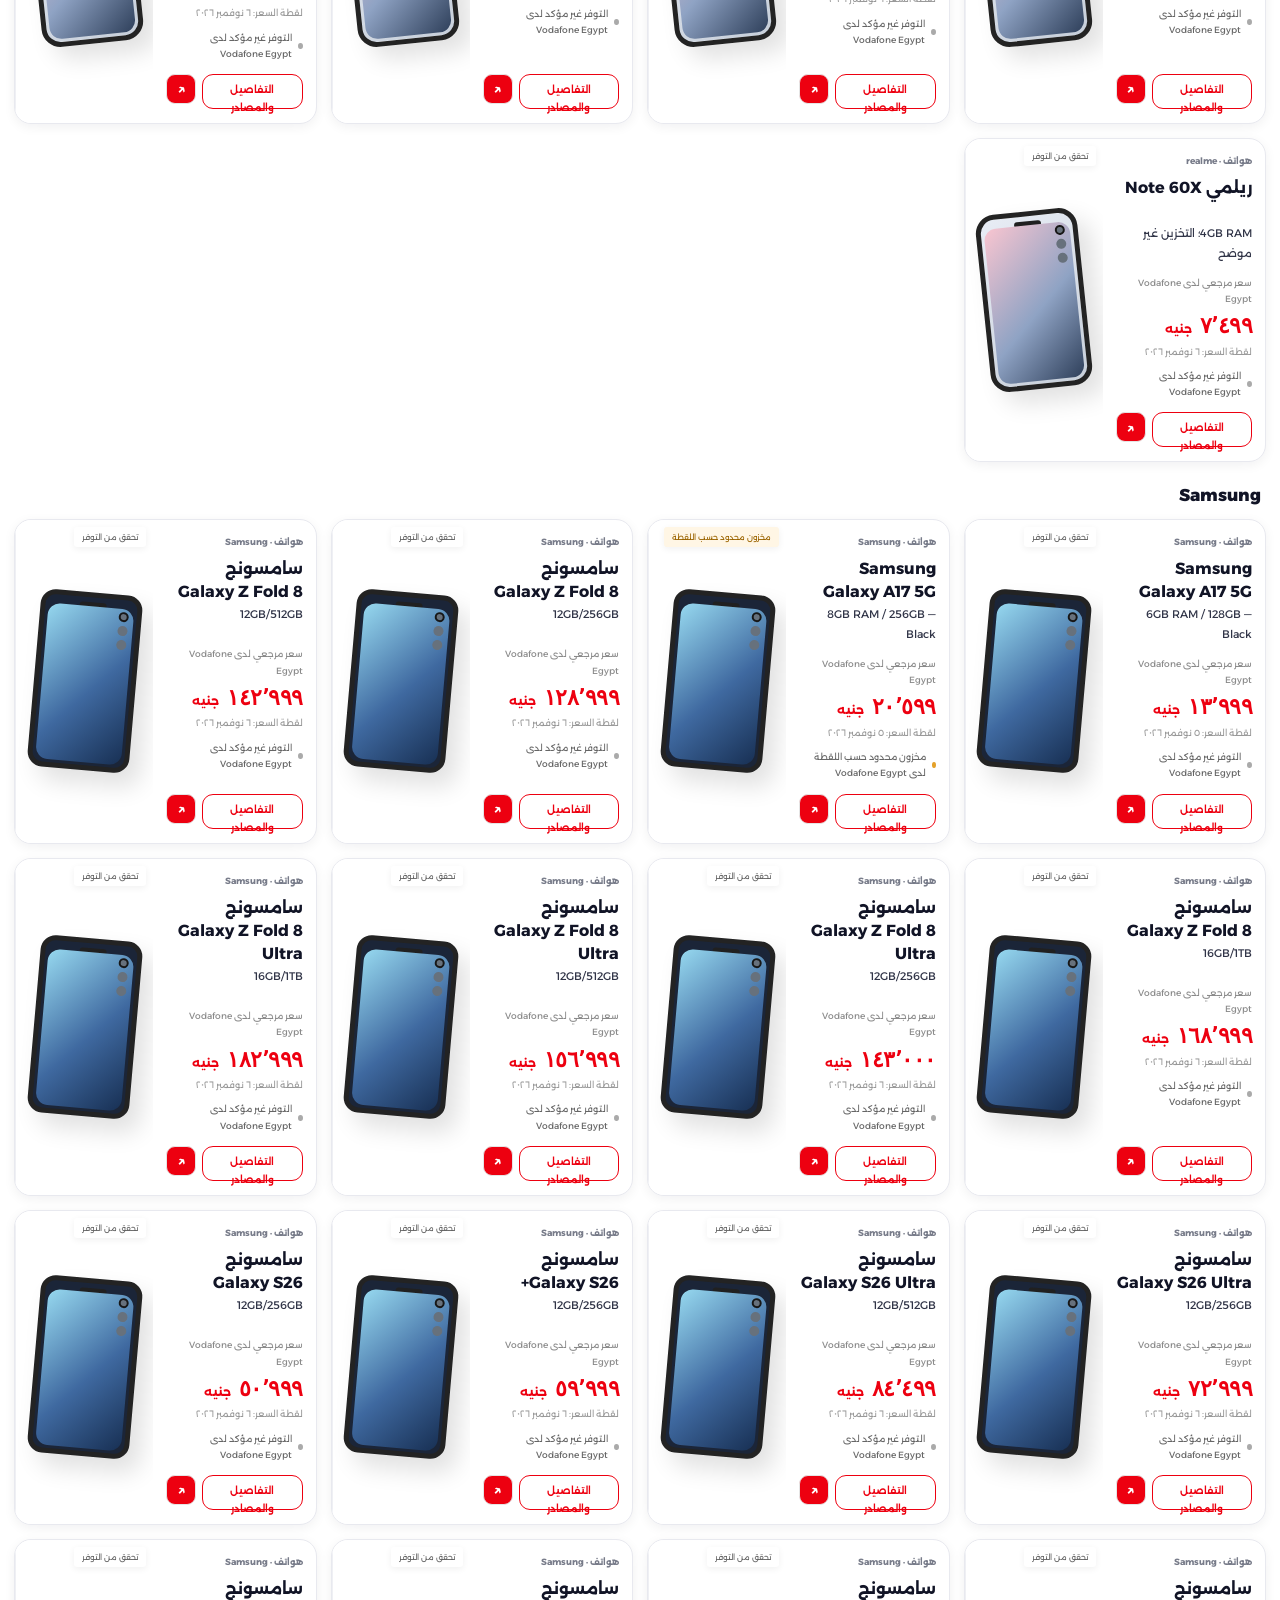
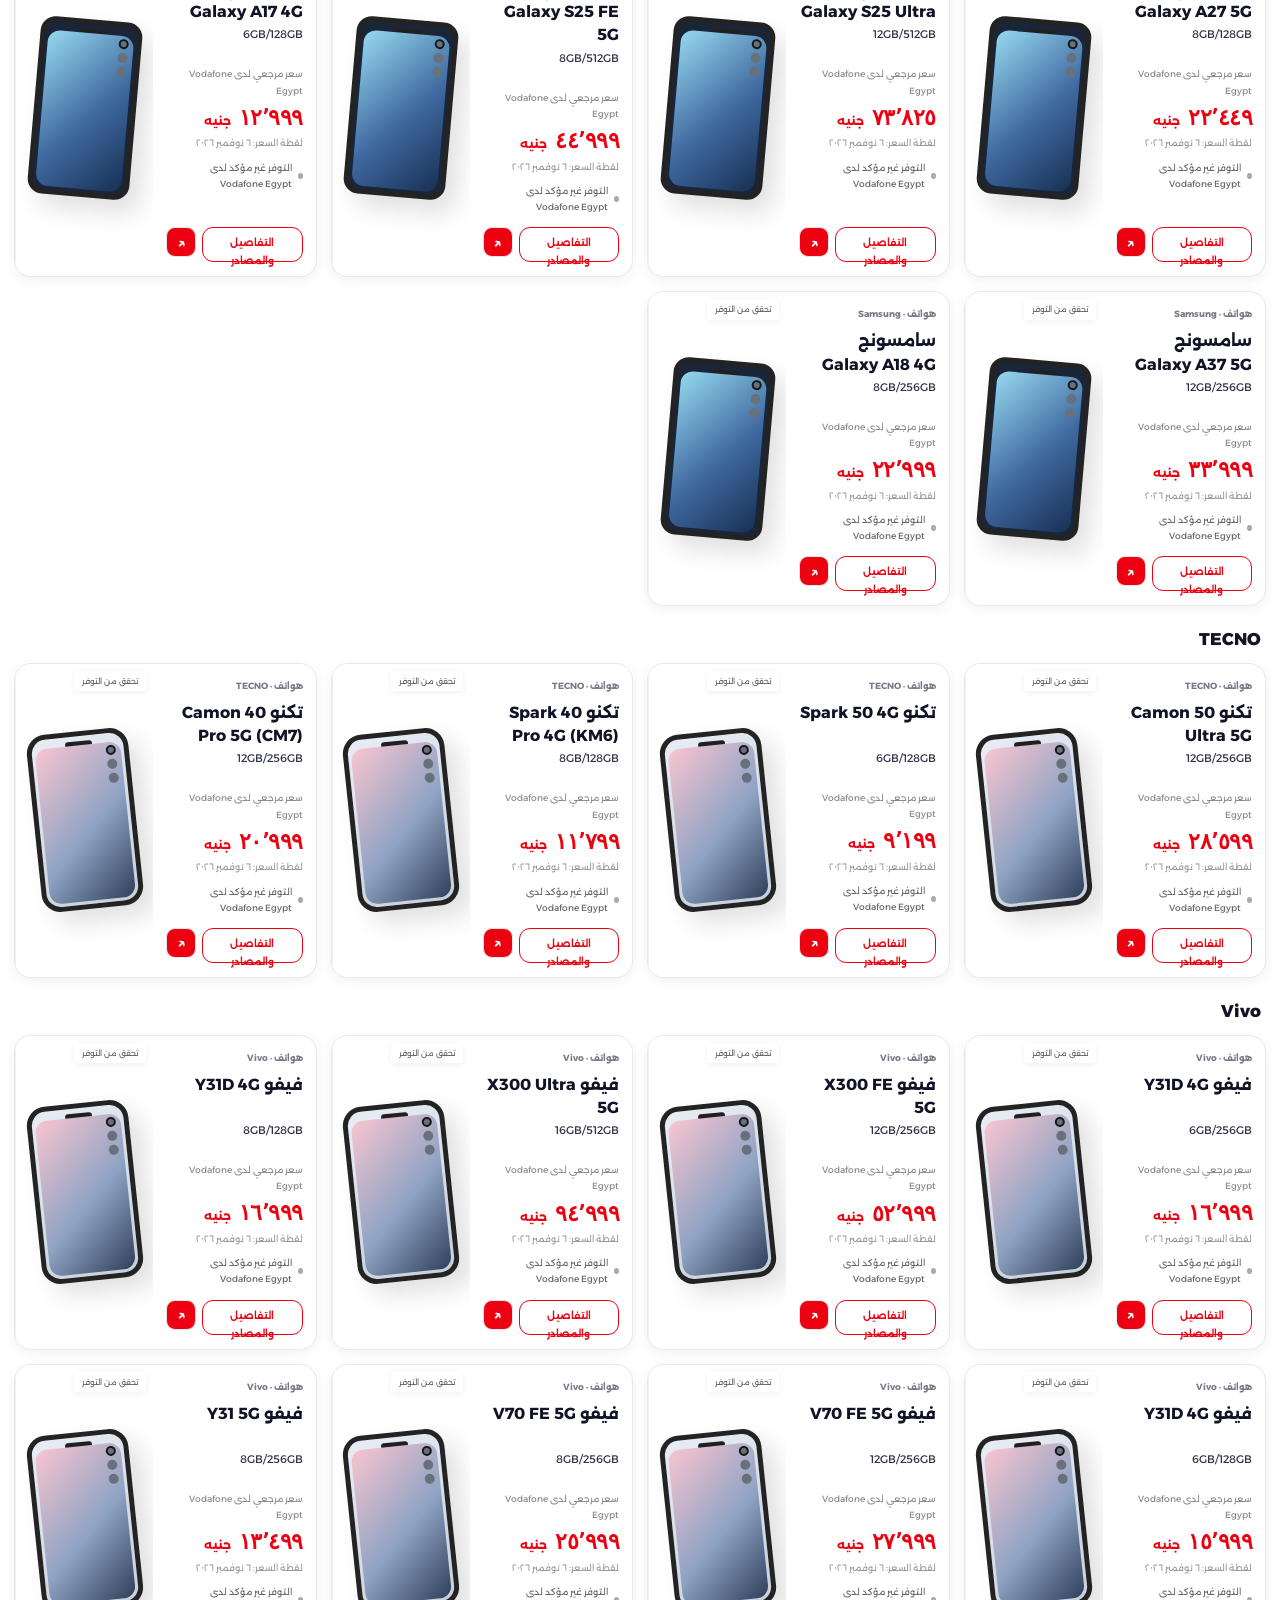
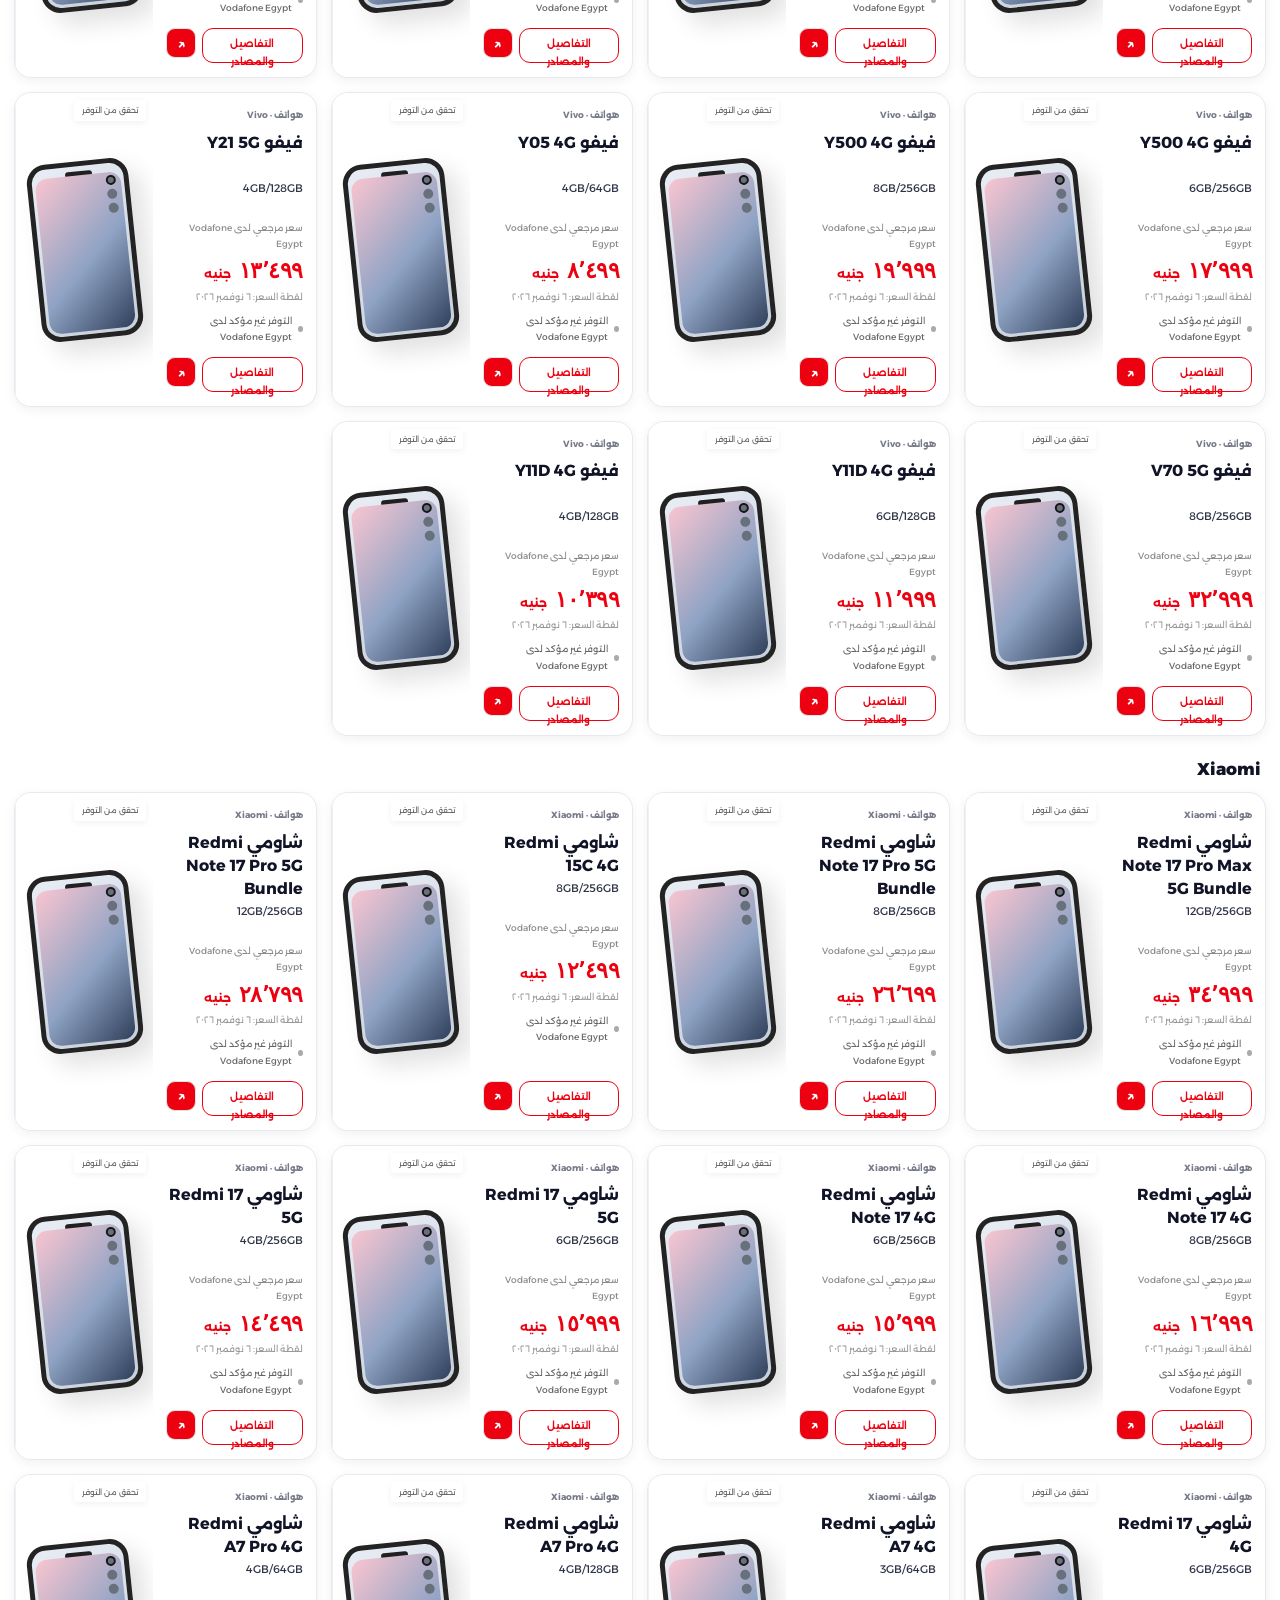
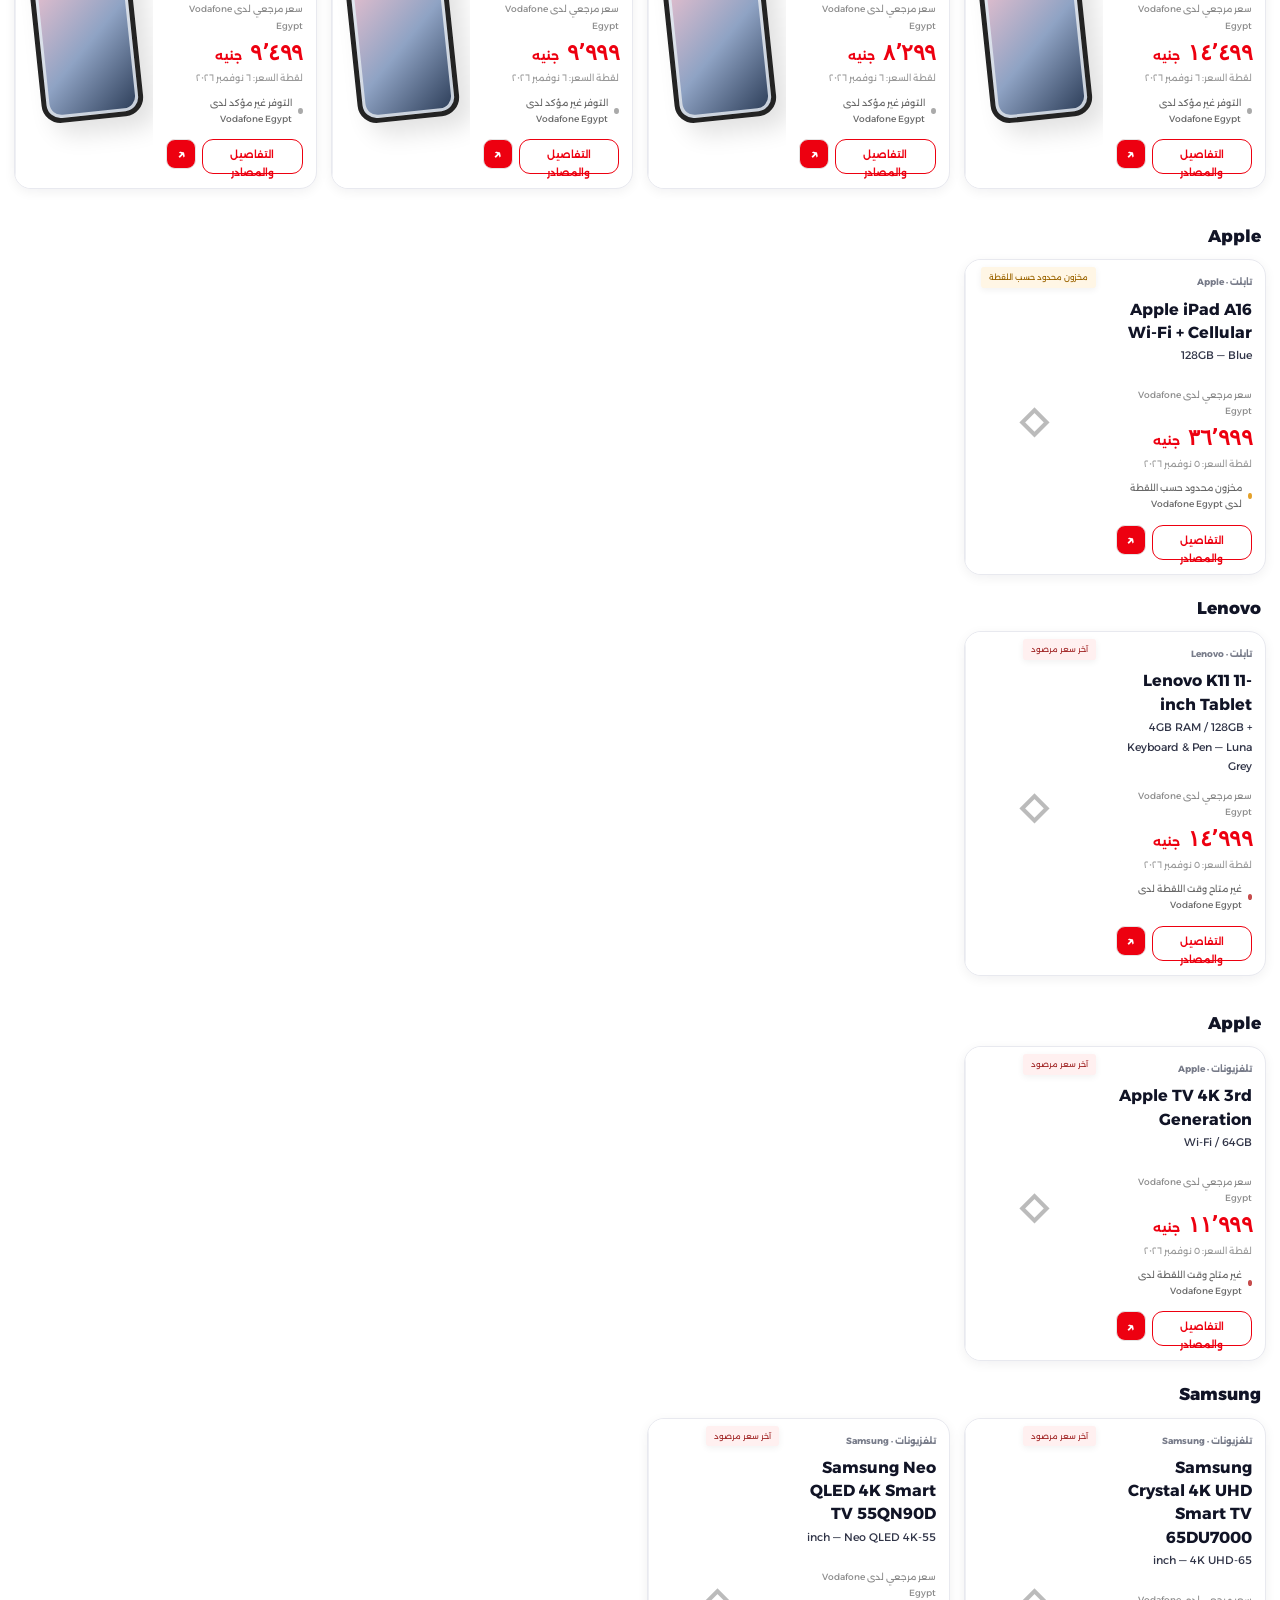
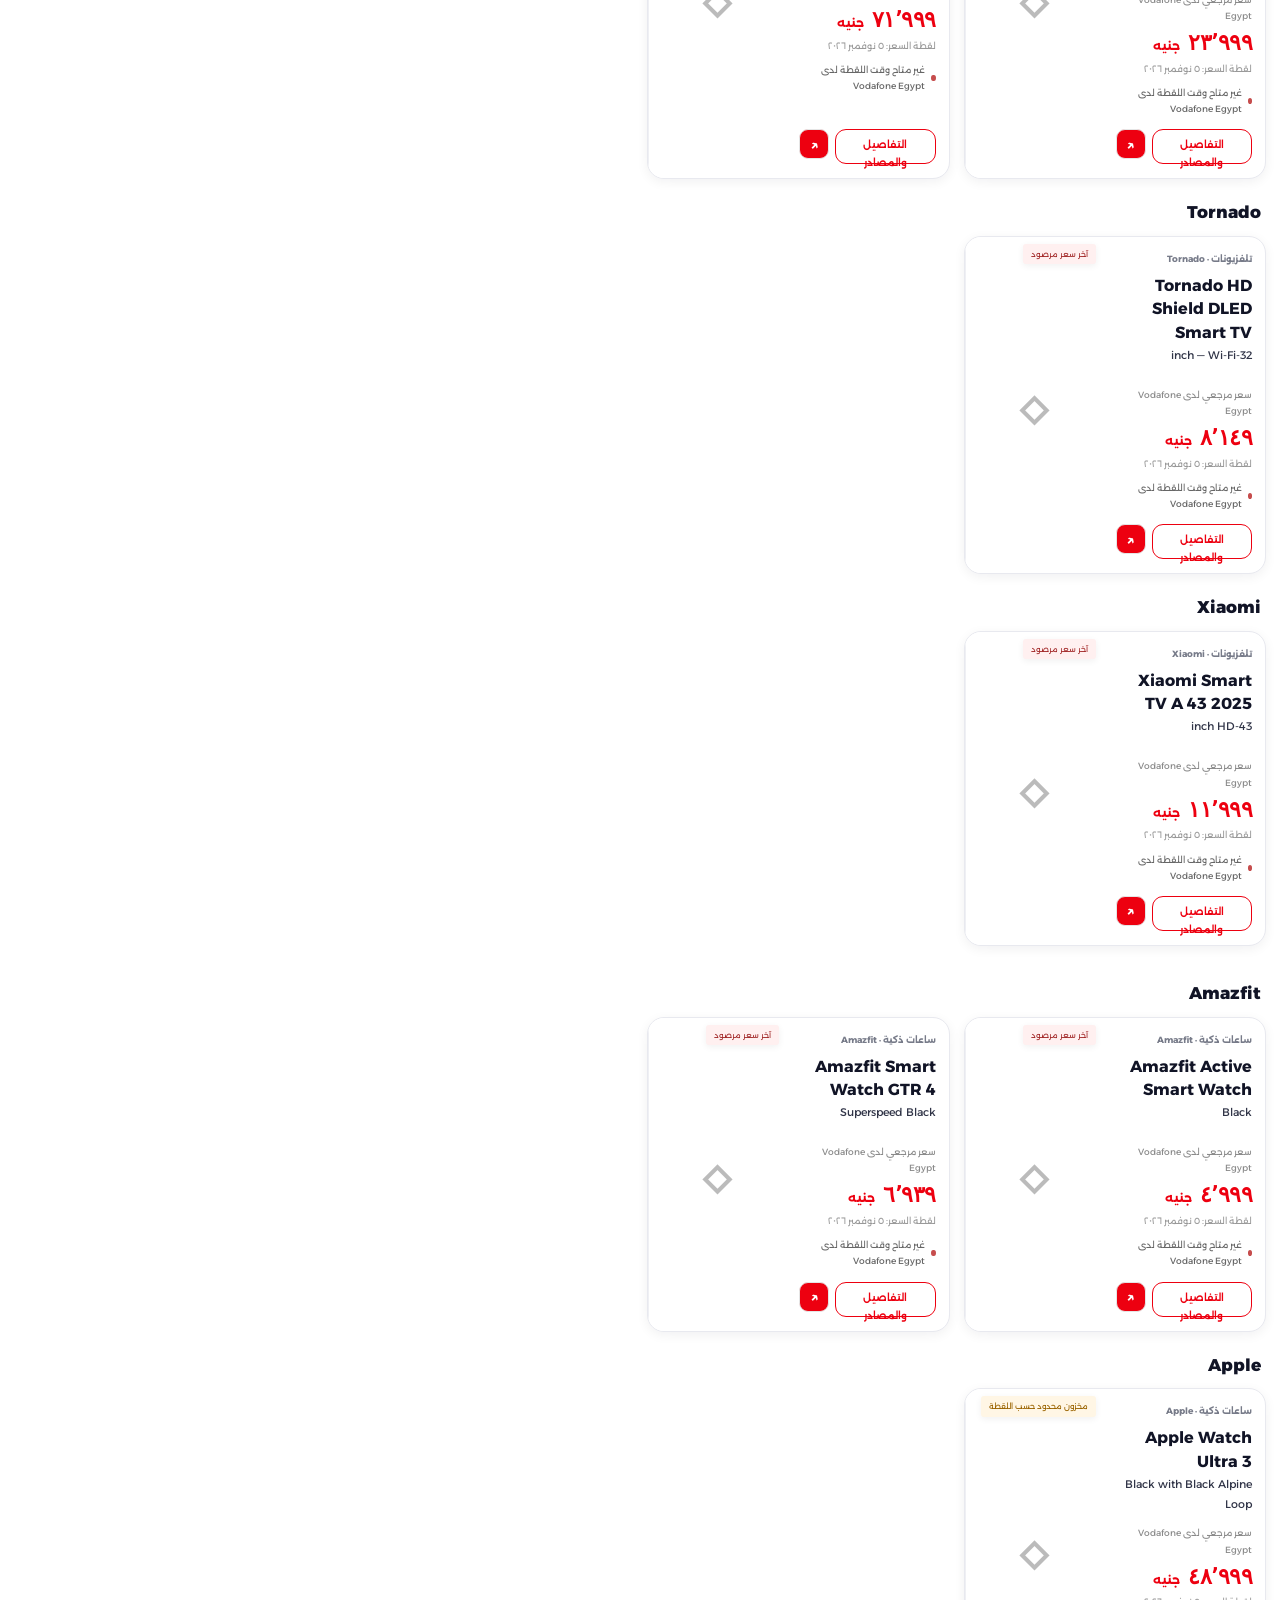
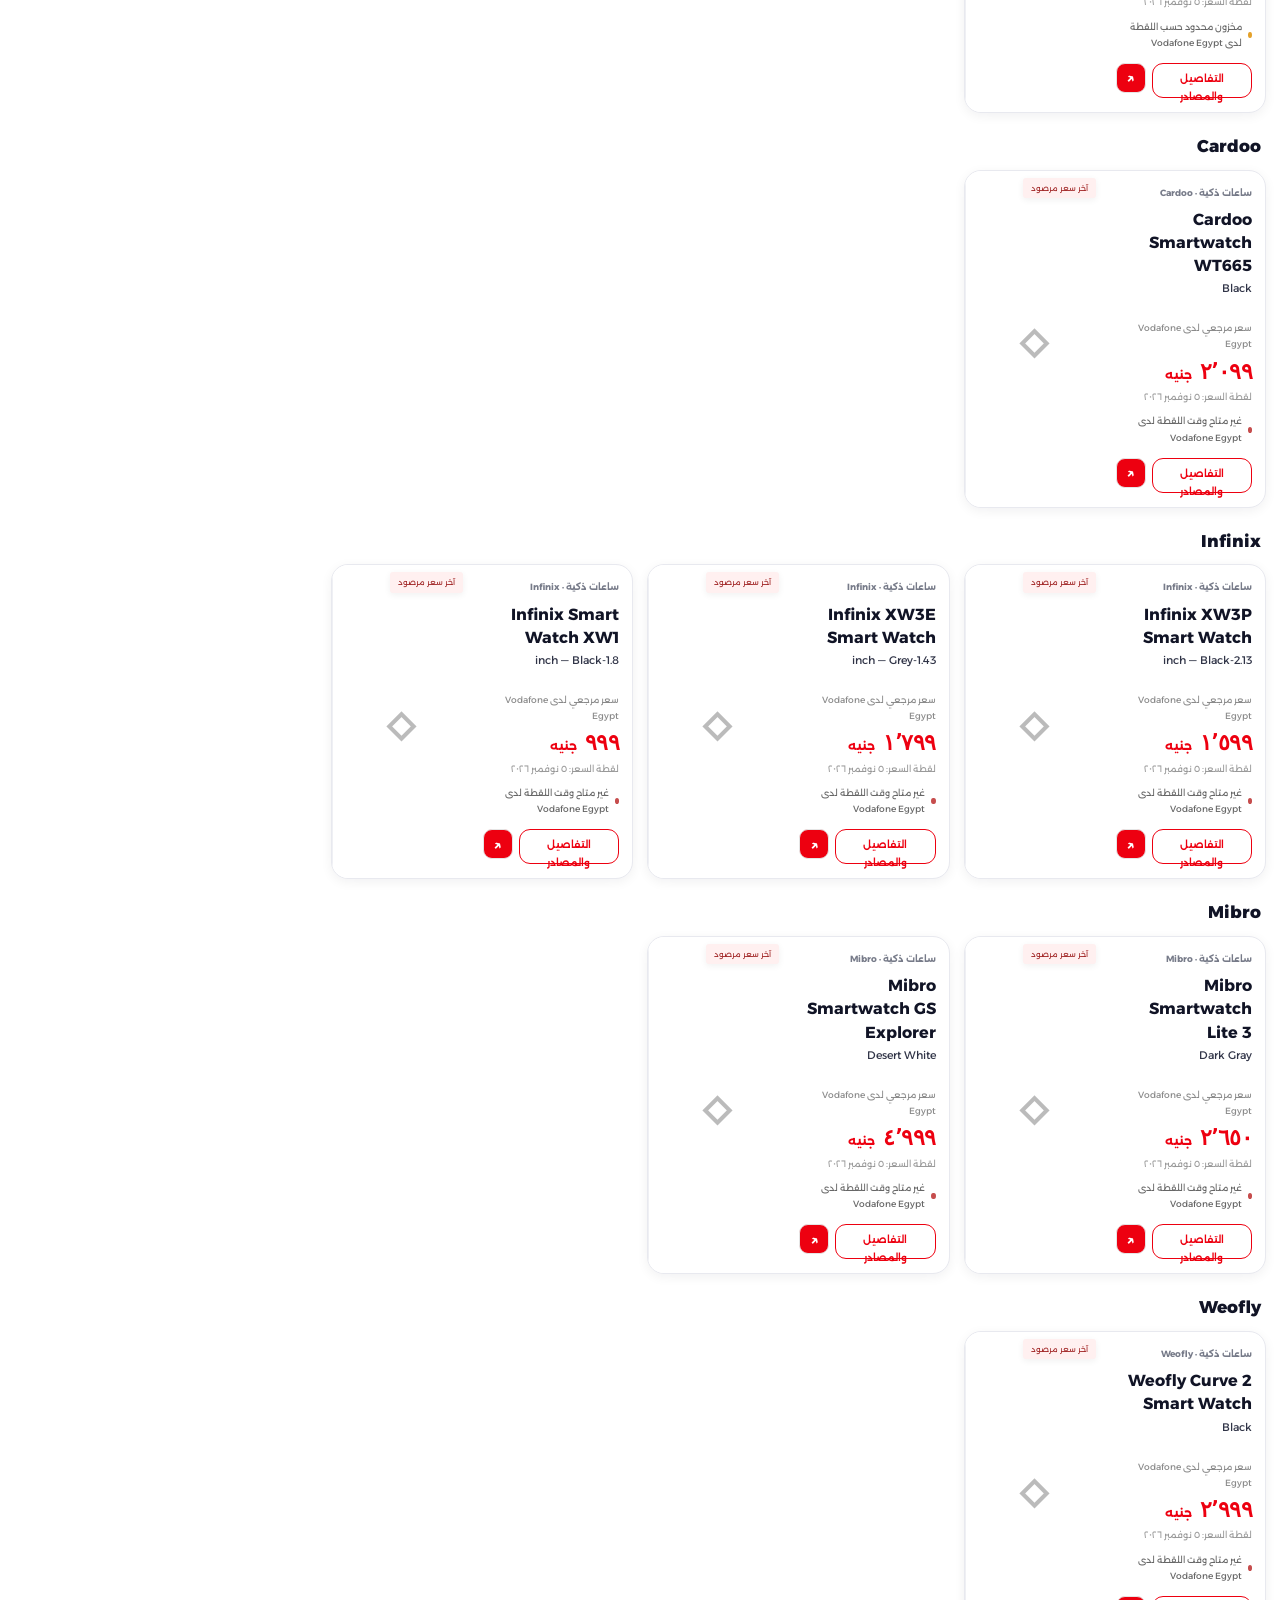
==== commit c70d0c37: "Show market comparison coverage clearly" ====
--- a/vodafone-egypt-catalog/index.html
+++ b/vodafone-egypt-catalog/index.html
@@ -111,7 +111,7 @@
         <label>اختر المنتج للمقارنة
           <select id="marketProductSelect"></select>
         </label>
-        <span class="snapshot-chip">لقطة أسعار مؤرخة وليست بثاً مباشراً</span>
+        <span class="snapshot-chip" id="marketCoverage">جارٍ حساب تغطية المقارنة…</span>
       </div>
       <div class="transparency-banner"><b>تنبيه بيانات:</b><span>المقارنة مبنية على لقطات مؤرخة من المصادر المذكورة وليست أسعاراً مباشرة. قد يتغير السعر أو المخزون؛ طابق الموديل والسعة والنسخة والضمان ثم تحقق من المتجر قبل الشراء.</span></div>
       <div id="marketSummary" class="market-summary"></div>
--- a/vodafone-egypt-catalog/styles.css
+++ b/vodafone-egypt-catalog/styles.css
@@ -350,3 +350,30 @@
  .brand-group-heading h4{font-size:15px}
  .intelligence-section,.roadmap-section,.how-section,.sources-section{width:calc(100% - 20px)}
 }
+
+
+.scenario-bulk-filters{margin:14px 17px 0;padding:13px;border:1px solid #eee;border-radius:7px;background:#fcfcfc}
+.scenario-bulk-heading{display:flex;align-items:center;justify-content:space-between;gap:8px;margin-bottom:10px}
+.scenario-bulk-heading b{font-size:10px}.scenario-bulk-heading small{font-size:8px;color:#888}
+.scenario-filter-grid{display:grid;grid-template-columns:1fr 1fr;gap:9px}
+.scenario-bulk-filters .scenario-field{padding:0;margin:8px 0}
+.scenario-bulk-filters input[type=search]{height:38px;border:1px solid #ddd;border-radius:5px;background:#fff;padding:0 10px;font:inherit;font-size:10px;width:100%}
+.scenario-table-wrap{overflow:auto;max-height:590px;margin-top:10px;border:1px solid #eee;border-radius:6px;background:#fff}
+.scenario-bulk-table{width:100%;min-width:850px;border-collapse:collapse;text-align:right}
+.scenario-bulk-table th{position:sticky;top:0;z-index:1;background:#f7f7f7;color:#777;font-size:8px;font-weight:700;padding:10px 9px;white-space:nowrap}
+.scenario-bulk-table td{border-top:1px solid #eee;padding:9px;font-size:9px;vertical-align:top;white-space:nowrap}
+.scenario-bulk-table td:first-child{white-space:normal;min-width:190px}
+.scenario-bulk-table td b{display:block;font-size:9px;color:#222}
+.scenario-bulk-table td small{display:block;color:#999;font-size:7px;line-height:1.7;margin-top:3px}
+.scenario-price-cell{font-weight:700;color:#222}
+.scenario-delta{font-weight:700;direction:ltr;display:inline-block}
+.scenario-delta.up{color:#bd3535}.scenario-delta.down{color:#168653}.scenario-delta.flat{color:#777}
+.scenario-status{display:inline-block;font-size:8px;font-weight:700;white-space:normal;max-width:150px}
+.scenario-status.ready{color:#168653}.scenario-status.pending{color:#98702d}
+.scenario-bulk-note{font-size:8px;line-height:1.9;color:#888;margin:9px 0 0}
+.bulk-empty{text-align:center;color:#999;padding:25px!important}
+.history-overview{width:100%;display:grid;grid-template-columns:repeat(5,minmax(0,1fr));gap:8px}
+.history-overview>div{background:#fafafa;border:1px solid #eee;border-radius:6px;padding:12px 8px;text-align:center}
+.history-overview b{display:block;font:bold 19px Arial,sans-serif;color:#222}
+.history-overview small{display:block;font-size:7px;color:#888;line-height:1.7;margin-top:5px}
+@media(max-width:700px){.scenario-filter-grid{grid-template-columns:1fr}.history-overview{grid-template-columns:repeat(2,minmax(0,1fr))}.scenario-bulk-filters{margin-left:10px;margin-right:10px;padding:9px}}
